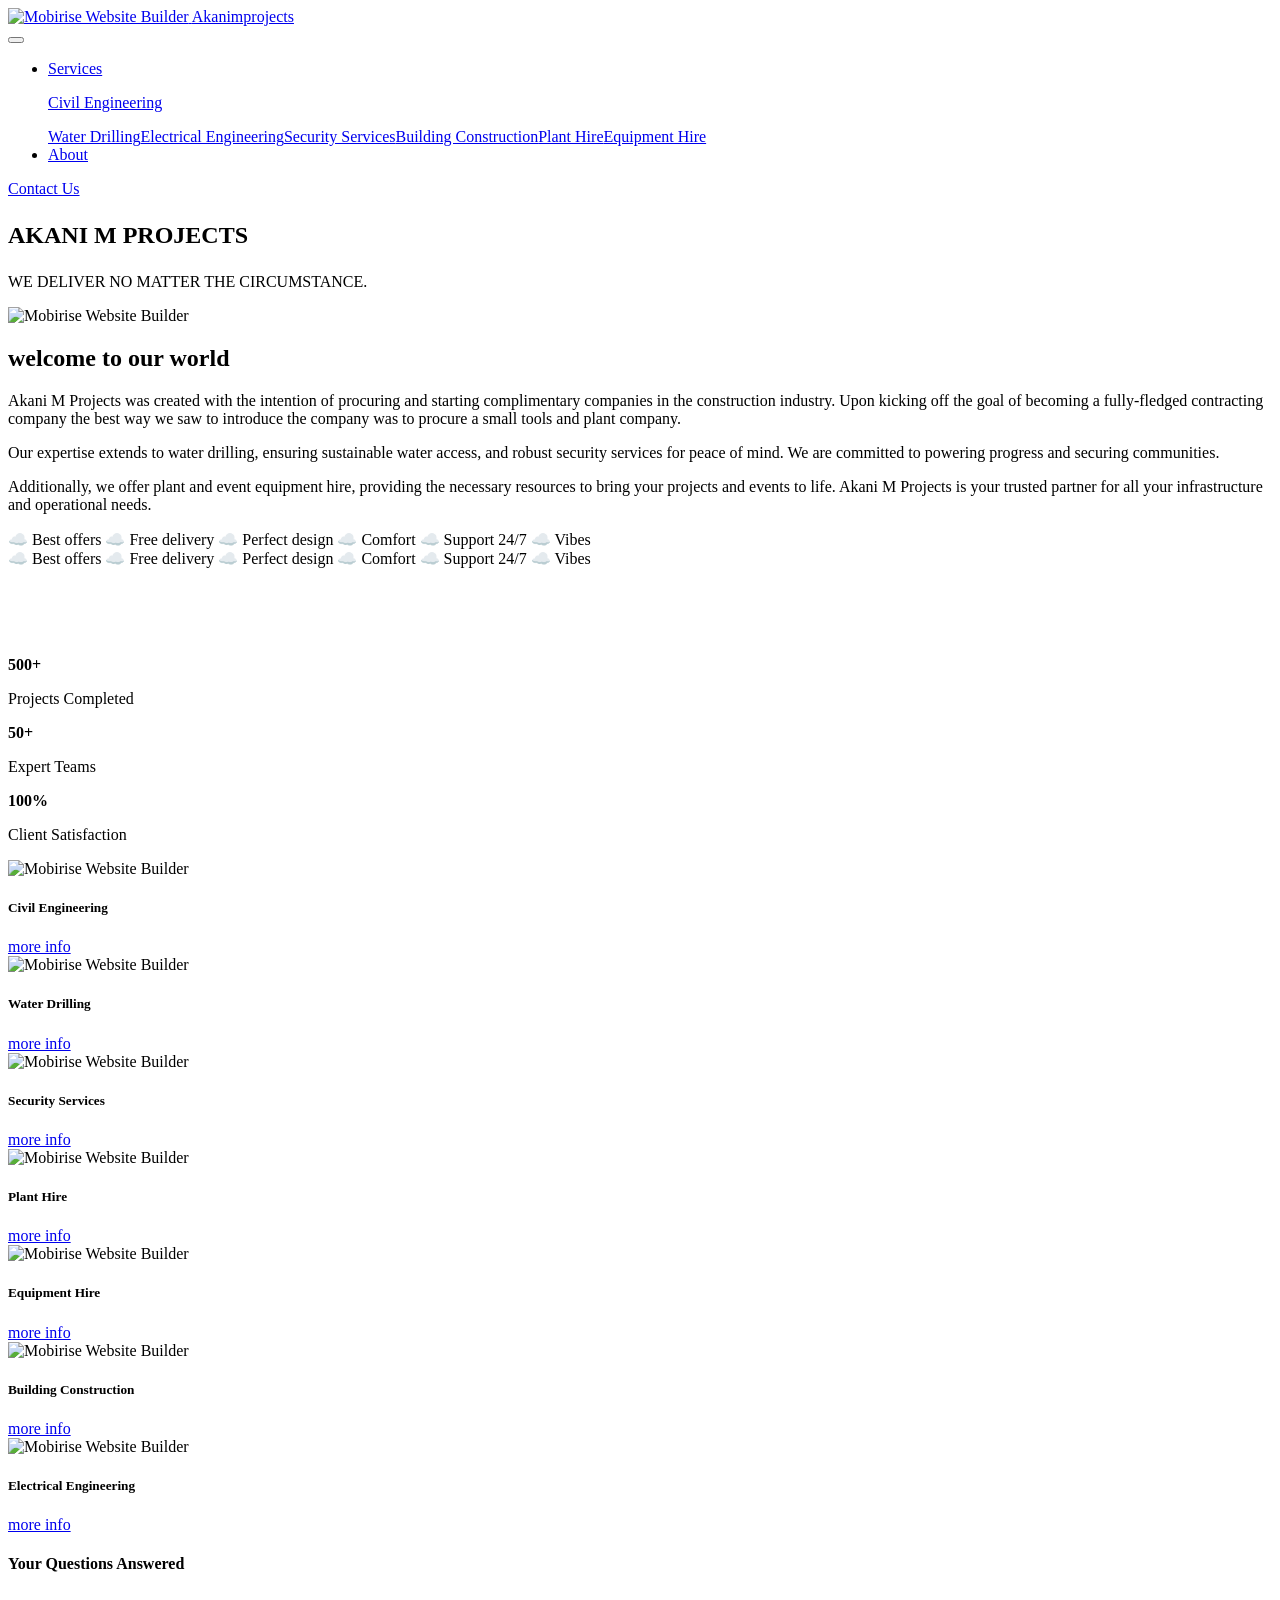
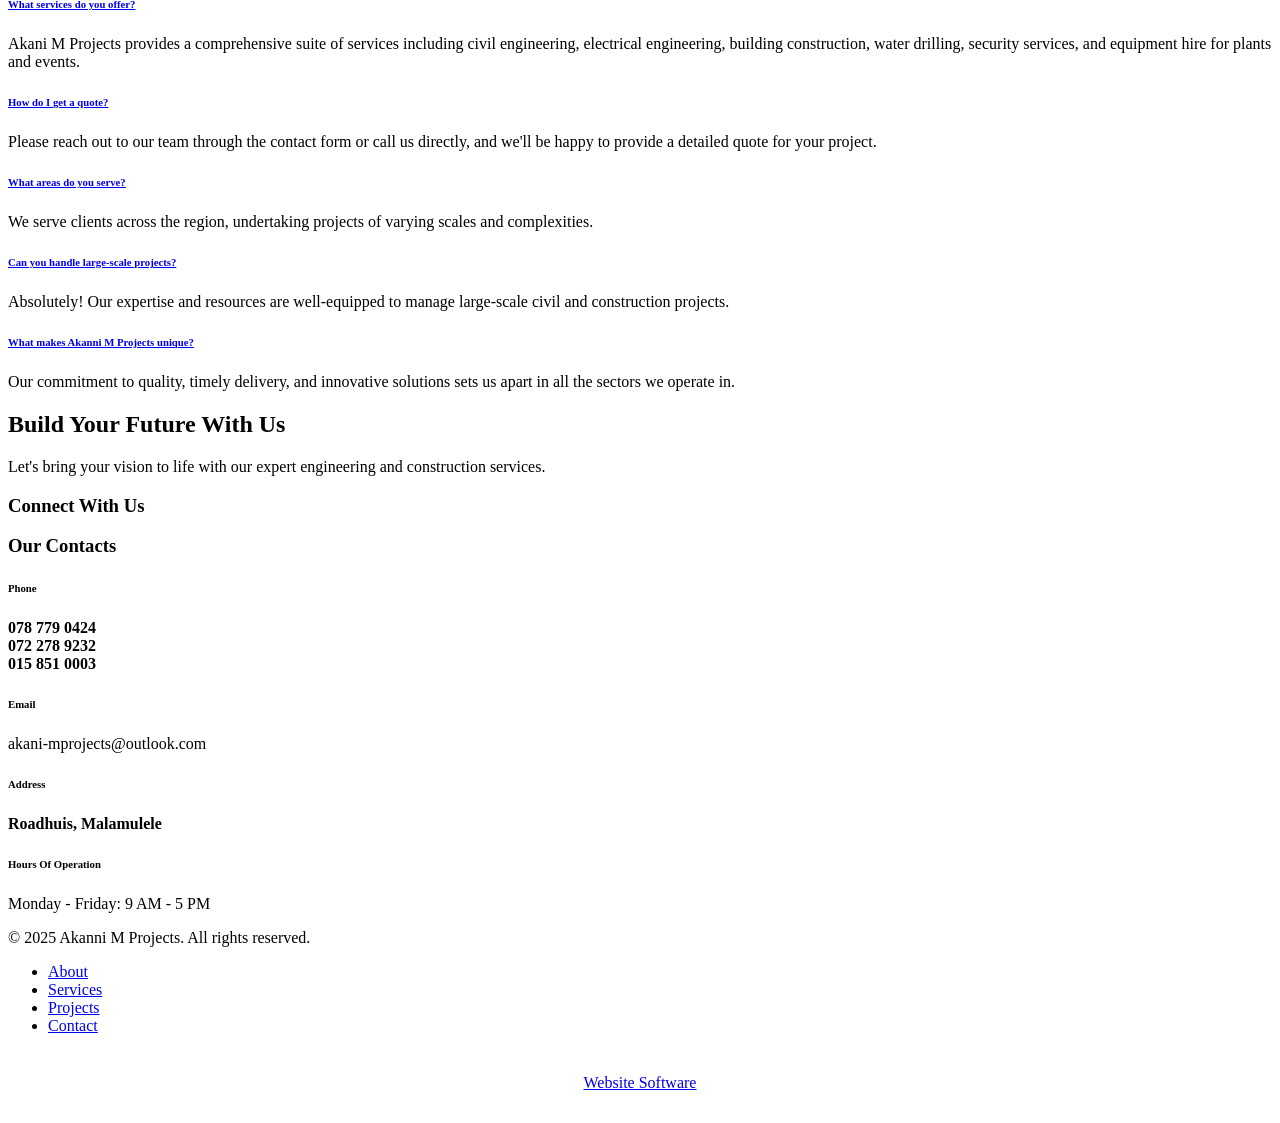
==== index.html @ 9621492f "Add files via upload" ====
<!DOCTYPE html>
<html  >
<head>
  <!-- Site made with Mobirise Website Builder v6.1.12, https://mobirise.com -->
  <meta charset="UTF-8">
  <meta http-equiv="X-UA-Compatible" content="IE=edge">
  <meta name="generator" content="Mobirise v6.1.12, mobirise.com">
  <meta name="viewport" content="width=device-width, initial-scale=1, minimum-scale=1">
  <link rel="shortcut icon" href="assets/images/img-20251111-wa0000-removebg-preview-192x192.png" type="image/x-icon">
  <meta name="description" content="Akani M Projects offers comprehensive civil and electrical engineering solutions. We specialize in building construction, water drilling, and security services. Additionally, access our plant and event equipment hire for your project needs.">
  
  
  <title>Akani M Projects: Engineering, Construction, Security, and Equipment Hire Services</title>
  <link rel="stylesheet" href="assets/web/assets/mobirise-icons2/mobirise2.css">
  <link rel="stylesheet" href="assets/bootstrap/css/bootstrap.min.css">
  <link rel="stylesheet" href="assets/parallax/jarallax.css">
  <link rel="stylesheet" href="assets/web/assets/gdpr-plugin/gdpr-styles.css">
  <link rel="stylesheet" href="assets/dropdown/css/style.css">
  <link rel="stylesheet" href="assets/socicon/css/styles.css">
  <link rel="stylesheet" href="assets/theme/css/style.css">
  <link rel="preload" href="https://fonts.googleapis.com/css2?family=Manrope:wght@400;700&display=swap&display=swap" as="style" onload="this.onload=null;this.rel='stylesheet'">
  <noscript><link rel="stylesheet" href="https://fonts.googleapis.com/css2?family=Manrope:wght@400;700&display=swap&display=swap"></noscript>
  <link rel="preload" href="https://fonts.googleapis.com/css2?family=Inter+Tight:wght@400;700&display=swap&display=swap" as="style" onload="this.onload=null;this.rel='stylesheet'">
  <noscript><link rel="stylesheet" href="https://fonts.googleapis.com/css2?family=Inter+Tight:wght@400;700&display=swap&display=swap"></noscript>
  <link rel="preload" as="style" href="assets/mobirise/css/mbr-additional.css?v=YMaDi7"><link rel="stylesheet" href="assets/mobirise/css/mbr-additional.css?v=YMaDi7" type="text/css">

  
  
  
</head>
<body>
  
  <section data-bs-version="5.1" class="menu menu2 cid-v60EbUnfB9" once="menu" id="menu-5-v60EbUnfB9">
	

	<nav class="navbar navbar-dropdown navbar-fixed-top navbar-expand-lg">
		<div class="container">
			<div class="navbar-brand">
				<span class="navbar-logo">
					<a href="https://mobiri.se">
						<img src="assets/images/img-20251111-wa0000-removebg-preview-192x192.png" alt="Mobirise Website Builder" style="height: 4.3rem;">
					</a>
				</span>
				<span class="navbar-caption-wrap"><a class="navbar-caption text-black text-primary display-4" href="index.html">Akanimprojects</a></span>
			</div>
			<button class="navbar-toggler" type="button" data-toggle="collapse" data-bs-toggle="collapse" data-target="#navbarSupportedContent" data-bs-target="#navbarSupportedContent" aria-controls="navbarNavAltMarkup" aria-expanded="false" aria-label="Toggle navigation">
				<div class="hamburger">
					<span></span>
					<span></span>
					<span></span>
					<span></span>
				</div>
			</button>
			<div class="collapse navbar-collapse" id="navbarSupportedContent">
				<ul class="navbar-nav nav-dropdown" data-app-modern-menu="true"><li class="nav-item dropdown">
						<a class="nav-link link text-black dropdown-toggle display-4" href="https://mobiri.se" data-toggle="dropdown-submenu" data-bs-toggle="dropdown" data-bs-auto-close="outside" aria-expanded="false">Services</a><div class="dropdown-menu" aria-labelledby="dropdown-304"><a class="text-black dropdown-item text-primary display-4" href="page1.html#news07-7"><p>Civil Engineering</p></a><a class="text-black show dropdown-item text-primary display-4" href="page1.html#gallery5-u">Water Drilling</a><a class="text-black show dropdown-item text-primary display-4" href="page1.html#header01-l">Electrical Engineering</a><a class="text-black show dropdown-item text-primary display-4" href="page1.html#article05-q">Security Services</a><a class="text-black show dropdown-item text-primary display-4" href="page1.html#news07-9">Building Construction</a><a class="text-black show dropdown-item text-primary display-4" href="page1.html#gallery3-s">Plant Hire</a><a class="text-black show dropdown-item text-primary display-4" href="page1.html#gallery3-i">Equipment Hire</a></div>
					</li>
					<li class="nav-item">
						<a class="nav-link link text-black text-primary display-4" href="page2.html" aria-expanded="false">About</a>
					</li></ul>
				<div class="icons-menu">
					<a class="iconfont-wrapper" href="tel:0722789232">
						<span class="p-2 mbr-iconfont mobi-mbri-phone mobi-mbri"></span>
					</a>
					<a class="iconfont-wrapper" href="https://wa.me/0722789232">
						<span class="p-2 mbr-iconfont socicon-whatsapp socicon" style="color: rgb(19, 249, 38); fill: rgb(19, 249, 38);"></span>
					</a>
					<a class="iconfont-wrapper" href="mailto:akani-mprojects@outlook.com?subject=online%20enquiry">
						<span class="p-2 mbr-iconfont socicon-mail socicon" style="color: rgb(0, 0, 0); fill: rgb(0, 0, 0);"></span>
					</a>
					
				</div>
				<div class="navbar-buttons mbr-section-btn"><a class="btn btn-primary display-4" href="index.html#contacts-1-v60EbUHkFx">Contact Us</a></div>
			</div>
		</div>
	</nav>
</section>

<section data-bs-version="5.1" class="header18 cid-v60EbUnZsa mbr-fullscreen mbr-parallax-background" id="hero-15-v60EbUnZsa">
  

  <div class="mbr-overlay" style="opacity: 0.9; background-color: rgb(0, 0, 0);"></div>
  <div class="container-fluid">
    <div class="row">
      <div class="content-wrap col-12 col-md-12">
        <h1 class="mbr-section-title mbr-fonts-style mbr-white mb-4 display-1"><p><strong>AKANI M PROJECTS</strong></p></h1>
        
        <p class="mbr-fonts-style mbr-text mbr-white mb-4 display-7">WE DELIVER NO MATTER THE CIRCUMSTANCE.</p>
        
      </div>
    </div>
  </div>
</section>

<section data-bs-version="5.1" class="article05 cid-v60EbUnGWd" id="about-us-5-v60EbUnGWd">
  

  
  

  <div class="container">
    <div class="row justify-content-center align-items-center">
      <div class="col-12">
        <div class="card-wrapper">
          <div class="row">
            <div class="col-12 col-md-12 col-lg-5 image-wrapper">
              <img class="w-100" src="assets/images/mbr-893x595.jpg" alt="Mobirise Website Builder">
            </div>
            <div class="col-12 col-lg col-md-12">
              <div class="text-wrapper align-left">
                <h1 class="mbr-section-title mbr-fonts-style mb-4 display-1"><strong>welcome to our world</strong></h1>
                <p class="mbr-text mbr-fonts-style mb-3 display-7">Akani M Projects was created with the intention of procuring and starting complimentary companies in the construction industry. Upon&nbsp;kicking off the goal of becoming a fully-fledged contracting company the best way we saw to introduce the company was to procure a small tools and plant company.</p>
                <p class="mbr-text mbr-fonts-style mb-3 display-7">Our expertise extends to water drilling, ensuring sustainable water access, and robust security services for peace of mind. We are committed to powering progress and securing communities.</p>
                <p class="mbr-text mbr-fonts-style display-7">Additionally, we offer plant and event equipment hire, providing the necessary resources to bring your projects and events to life. Akani M Projects is your trusted partner for all your infrastructure and operational needs.</p>
                
              </div>
            </div>
          </div>
        </div>
      </div>
    </div>
  </div>
</section>

<section data-bs-version="5.1" class="gallery10 cid-v60EbUnAVJ" id="features-61-v60EbUnAVJ">
  


  <div class="container-fluid">

      <div class="loop-container">
        <div class="item display-1" data-linewords="Civil Engineering | Electrical Engineering | Building Construction | Water Drilling | Security Services | Equipment Hire | Plant Hire" data-direction="-1" data-speed="0.03">☁️ Best offers ☁️ Free delivery ☁️ Perfect design ☁️ Comfort ☁️ Support 24/7 ☁️ Vibes</div>

        <div class="item display-1" data-linewords="Civil Engineering | Electrical Engineering | Building Construction | Water Drilling | Security Services | Equipment Hire | Plant Hire" data-direction="-1" data-speed="0.03">☁️ Best offers ☁️ Free delivery ☁️ Perfect design ☁️ Comfort ☁️ Support 24/7 ☁️ Vibes</div>
      </div>
    
  </div>
</section>

<section data-bs-version="5.1" class="image02 cid-v60EbUGkz8 mbr-fullscreen mbr-parallax-background" id="image-13-v60EbUGkz8">
    
    
    <div class="container">
        <div class="row"></div>
    </div>
</section>

<section data-bs-version="5.1" class="gallery07 cid-v60EbUGxjb" id="gallery-14-v60EbUGxjb">
  
  
  <div class="container-fluid gallery-wrapper">
    <div class="row justify-content-center">
      <div class="col-12 content-head">
        
      </div>
    </div>
    <div class="grid-container">
      <div class="grid-container-3 moving-left" style="transform: translate3d(-200px, 0px, 0px);">
        <div class="grid-item">
          <img src="assets/images/photo-1591588582259-e675bd2e6088.jpeg" alt="Mobirise Website Builder">
        </div>
        <div class="grid-item">
          <img src="assets/images/photo-1587582423116-ec07293f0395.jpeg" alt="Mobirise Website Builder">
        </div>
        <div class="grid-item">
          <img src="assets/images/photo-1504307651254-35680f356dfd.jpeg" alt="Mobirise Website Builder">
        </div>
        <div class="grid-item">
          <img src="assets/images/photo-1542621334-a254cf47733d.jpeg" alt="Mobirise Website Builder">
        </div>
      </div>
    </div>
  </div>
</section>

<section data-bs-version="5.1" class="features10 cid-v60EbUG5Ck" id="metrics-2-v60EbUG5Ck">
  

  
  
  <div class="container">
    
    <div class="row justify-content-center">
      <div class="item features-without-image col-12 col-md-6 col-lg-4">
        <div class="item-wrapper">
          <div class="card-box align-left">
            
            <p class="card-title mbr-fonts-style mb-3 display-1"><strong>500+</strong>
            </p>
            <p class="card-text mbr-fonts-style mb-3 display-7">Projects Completed</p>
            
          </div>
        </div>
      </div>
      <div class="item features-without-image col-12 col-md-6 col-lg-4">
        <div class="item-wrapper">
          <div class="card-box align-left">
            
            <p class="card-title mbr-fonts-style mb-3 display-1">
              <strong>50+</strong>
            </p>
            <p class="card-text mbr-fonts-style mb-3 display-7">Expert Teams</p>
            
          </div>
        </div>
      </div>
      <div class="item features-without-image col-12 col-md-6 col-lg-4">
        <div class="item-wrapper">
          <div class="card-box align-left">
            
            <p class="card-title mbr-fonts-style mb-3 display-1">
              <strong>100%</strong>
            </p>
            <p class="card-text mbr-fonts-style mb-3 display-7">Client Satisfaction</p>
            
          </div>
        </div>
      </div>
    </div>
  </div>
</section>

<section data-bs-version="5.1" class="features03 cid-v60EbUHo0a" id="news-1-v60EbUHo0a">
  
  
  <div class="container-fluid">
    <div class="row justify-content-center mb-5">
      <div class="col-12 content-head">
        
      </div>
    </div>
    <div class="row">
      <div class="item features-image col-12 col-md-6 col-lg-3 active">
        <div class="item-wrapper">
          <div class="item-img mb-3">
            <img src="assets/images/mbr-510x331.jpg" alt="Mobirise Website Builder" title="" data-slide-to="0" data-bs-slide-to="0">
          </div>
          <div class="item-content align-left">
            <h5 class="item-title mbr-fonts-style mt-0 mb-2 display-5"><strong>Civil Engineering</strong></h5>
            
            
            <div class="mbr-section-btn item-footer"><a href="page1.html#news07-7" class="btn item-btn btn-primary display-7">more info</a></div>
          </div>
        </div>
      </div>
      <div class="item features-image col-12 col-md-6 col-lg-3">
        <div class="item-wrapper">
          <div class="item-img mb-3">
            <img src="assets/images/hub-83-500x500.png" alt="Mobirise Website Builder" title="" data-slide-to="1" data-bs-slide-to="1">
          </div>
          <div class="item-content align-left">
            <h5 class="item-title mbr-fonts-style mb-2 mt-0 display-5">
              <strong>Water Drilling</strong></h5>
            
            
            <div class="mbr-section-btn item-footer"><a href="page1.html#gallery5-u" class="btn item-btn btn-primary display-7">more info</a></div>
          </div>
        </div>
      </div>
      <div class="item features-image col-12 col-md-6 col-lg-3">
        <div class="item-wrapper">
          <div class="item-img mb-3">
            <img src="assets/images/1766330757477-510x425.jpg" alt="Mobirise Website Builder" title="" data-slide-to="2" data-bs-slide-to="2">
          </div>
          <div class="item-content align-left">
            <h5 class="item-title mbr-fonts-style mb-2 mt-0 display-5"><strong>Security Services</strong></h5>
            
            
            <div class="mbr-section-btn item-footer"><a href="page1.html#article05-q" class="btn item-btn btn-primary display-7">more info</a></div>
          </div>
        </div>
      </div>
      <div class="item features-image col-12 col-md-6 col-lg-3">
        <div class="item-wrapper">
          <div class="item-img mb-3">
            <img src="assets/images/1436335589-96-mykatrade-plant-hire-400x300.png" alt="Mobirise Website Builder" title="" data-slide-to="3" data-bs-slide-to="3">
          </div>
          <div class="item-content align-left">
            <h5 class="item-title mbr-fonts-style mb-2 mt-0 display-5">
              <strong>Plant Hire&nbsp;</strong></h5>
            
            
            <div class="mbr-section-btn item-footer"><a href="page1.html#gallery3-s" class="btn item-btn btn-primary display-7">more info</a></div>
          </div>
        </div>
      </div><div class="item features-image col-12 col-md-6 col-lg-3">
        <div class="item-wrapper">
          <div class="item-img mb-3">
            <img src="assets/images/fbt-vha118.2sa-vha406a-horizon-combo-two-removebg-preview-491x508.png" alt="Mobirise Website Builder" title="" data-slide-to="4" data-bs-slide-to="4">
          </div>
          <div class="item-content align-left">
            <h5 class="item-title mbr-fonts-style mb-2 mt-0 display-5"><strong>Equipment Hire&nbsp;</strong></h5>
            
            
            <div class="mbr-section-btn item-footer"><a href="page1.html#gallery3-i" class="btn item-btn btn-primary display-7">more info</a></div>
          </div>
        </div>
      </div><div class="item features-image col-12 col-md-6 col-lg-3">
        <div class="item-wrapper">
          <div class="item-img mb-3">
            <img src="assets/images/mbr-510x342.jpg" alt="Mobirise Website Builder" title="" data-slide-to="5" data-bs-slide-to="6">
          </div>
          <div class="item-content align-left">
            <h5 class="item-title mbr-fonts-style mb-2 mt-0 display-5"><strong>Building Construction&nbsp;</strong></h5>
            
            
            <div class="mbr-section-btn item-footer"><a href="page1.html" class="btn item-btn btn-primary display-7">more info</a></div>
          </div>
        </div>
      </div><div class="item features-image col-12 col-md-6 col-lg-3">
        <div class="item-wrapper">
          <div class="item-img mb-3">
            <img src="assets/images/mbr-510x340.jpg" alt="Mobirise Website Builder" title="" data-slide-to="6" data-bs-slide-to="7">
          </div>
          <div class="item-content align-left">
            <h5 class="item-title mbr-fonts-style mb-2 mt-0 display-5"><strong>Electrical Engineering&nbsp;</strong></h5>
            
            
            <div class="mbr-section-btn item-footer"><a href="page1.html#header01-l" class="btn item-btn btn-primary display-7">more info</a></div>
          </div>
        </div>
      </div>
    </div>
  </div>
</section>

<section data-bs-version="5.1" class="list1 cid-v60EbUHIPs" id="faq-1-v60EbUHIPs">
    
    
    <div class="container">
        <div class="row justify-content-center">
            <div class="col-12 col-md-12 col-lg-10 m-auto">
                <div class="content">
                    <div class="row justify-content-center mb-5">
                        <div class="col-12 content-head">
                            <div class="mbr-section-head">
                                <h4 class="mbr-section-title mbr-fonts-style align-center mb-0 display-2">
                                    <strong>Your Questions Answered</strong>
                                </h4>
                                
                            </div>
                        </div>
                    </div>
                    <div id="bootstrap-accordion_12" class="panel-group accordionStyles accordion" role="tablist" aria-multiselectable="true">
                        <div class="card">
                            <div class="card-header" role="tab" id="headingOne">
                                <a role="button" class="panel-title collapsed" data-toggle="collapse" data-bs-toggle="collapse" data-core="" href="#collapse1_12" aria-expanded="false" aria-controls="collapse1">
                                    <h6 class="panel-title-edit mbr-semibold mbr-fonts-style mb-0 display-5">What services do you offer?</h6>
                                    <span class="sign mbr-iconfont mobi-mbri-arrow-down"></span>
                                </a>
                            </div>
                            <div id="collapse1_12" class="panel-collapse noScroll collapse" role="tabpanel" aria-labelledby="headingOne" data-parent="#accordion" data-bs-parent="#bootstrap-accordion_12">
                                <div class="panel-body">
                                    <p class="mbr-fonts-style panel-text display-7">Akani M Projects provides a comprehensive suite of services including civil engineering, electrical engineering, building construction, water drilling, security services, and equipment hire for plants and events.</p>
                                </div>
                            </div>
                        </div>
                        <div class="card">
                            <div class="card-header" role="tab" id="headingOne">
                                <a role="button" class="panel-title collapsed" data-toggle="collapse" data-bs-toggle="collapse" data-core="" href="#collapse2_12" aria-expanded="false" aria-controls="collapse2">
                                    <h6 class="panel-title-edit mbr-semibold mbr-fonts-style mb-0 display-5">How do I get a quote?</h6>
                                    <span class="sign mbr-iconfont mobi-mbri-arrow-down"></span>
                                </a>
                            </div>
                            <div id="collapse2_12" class="panel-collapse noScroll collapse" role="tabpanel" aria-labelledby="headingOne" data-parent="#accordion" data-bs-parent="#bootstrap-accordion_12">
                                <div class="panel-body">
                                    <p class="mbr-fonts-style panel-text display-7">Please reach out to our team through the contact form or call us directly, and we'll be happy to provide a detailed quote for your project.</p>
                                </div>
                            </div>
                        </div>
                        <div class="card">
                            <div class="card-header" role="tab" id="headingOne">
                                <a role="button" class="panel-title collapsed" data-toggle="collapse" data-bs-toggle="collapse" data-core="" href="#collapse3_12" aria-expanded="false" aria-controls="collapse3">
                                    <h6 class="panel-title-edit mbr-semibold mbr-fonts-style mb-0 display-5">What areas do you serve?</h6>
                                    <span class="sign mbr-iconfont mobi-mbri-arrow-down"></span>
                                </a>
                            </div>
                            <div id="collapse3_12" class="panel-collapse noScroll collapse" role="tabpanel" aria-labelledby="headingOne" data-parent="#accordion" data-bs-parent="#bootstrap-accordion_12">
                                <div class="panel-body">
                                    <p class="mbr-fonts-style panel-text display-7">We serve clients across the region, undertaking projects of varying scales and complexities.</p>
                                </div>
                            </div>
                        </div>
                        <div class="card">
                            <div class="card-header" role="tab" id="headingOne">
                                <a role="button" class="panel-title collapsed" data-toggle="collapse" data-bs-toggle="collapse" data-core="" href="#collapse4_12" aria-expanded="false" aria-controls="collapse4">
                                    <h6 class="panel-title-edit mbr-semibold mbr-fonts-style mb-0 display-5">Can you handle large-scale projects?</h6>
                                    <span class="sign mbr-iconfont mobi-mbri-arrow-down"></span>
                                </a>
                            </div>
                            <div id="collapse4_12" class="panel-collapse noScroll collapse" role="tabpanel" aria-labelledby="headingOne" data-parent="#accordion" data-bs-parent="#bootstrap-accordion_12">
                                <div class="panel-body">
                                    <p class="mbr-fonts-style panel-text display-7">Absolutely! Our expertise and resources are well-equipped to manage large-scale civil and construction projects.</p>
                                </div>
                            </div>
                        </div>
                        <div class="card">
                            <div class="card-header" role="tab" id="headingOne">
                                <a role="button" class="panel-title collapsed" data-toggle="collapse" data-bs-toggle="collapse" data-core="" href="#collapse5_12" aria-expanded="false" aria-controls="collapse5">
                                    <h6 class="panel-title-edit mbr-semibold mbr-fonts-style mb-0 display-5">What makes Akanni M Projects unique?</h6>
                                    <span class="sign mbr-iconfont mobi-mbri-arrow-down"></span>
                                </a>
                            </div>
                            <div id="collapse5_12" class="panel-collapse noScroll collapse" role="tabpanel" aria-labelledby="headingOne" data-parent="#accordion" data-bs-parent="#bootstrap-accordion_12">
                                <div class="panel-body">
                                    <p class="mbr-fonts-style panel-text display-7">Our commitment to quality, timely delivery, and innovative solutions sets us apart in all the sectors we operate in.</p>
                                </div>
                            </div>
                        </div>
                        
                    </div>
                </div>
            </div>
        </div>
    </div>
</section>

<section data-bs-version="5.1" class="header14 cid-v60EbUHFwK" id="call-to-action-10-v60EbUHFwK">
    

    
    
    <div class="container">
        <div class="row justify-content-center">
            <div class="card col-12 col-md-12 col-lg-10">
                <div class="card-wrapper">
                    <div class="card-box align-center">
                        <h1 class="card-title mbr-fonts-style mb-4 display-1">
                            <strong>Build Your Future With Us</strong>
                        </h1>
                        <p class="mbr-text mbr-fonts-style mb-4 display-7">Let's bring your vision to life with our expert engineering and construction services.</p>
                        
                    </div>
                </div>
            </div>
        </div>
    </div>
</section>

<section data-bs-version="5.1" class="social05 cid-v60EbUHBk3" id="follow-us-2-v60EbUHBk3">
    

    

    <div class="container">
        <div class="row">
            <h3 class="mbr-section-title align-center mb-5 mbr-fonts-style display-2">
                <strong>Connect With Us</strong>
            </h3>
            <div class="col-12">
                <div class="social-row">
                    <div class="soc-item">
                        <a href="https://www.facebook.com/share/1DroEwfka2/" target="_blank">
                            <span class="mbr-iconfont socicon-facebook socicon"></span>
                        </a>
                    </div>
                    <div class="soc-item">
                        <a href="https://wa.me/0722789232">
                            <span class="mbr-iconfont socicon-whatsapp socicon" style="color: rgb(19, 249, 38); fill: rgb(19, 249, 38);"></span>
                        </a>
                    </div>
                    <div class="soc-item">
                        <a href="mailto:akani-mprojects@outlook.com?subject=online%20enquiry">
                            <span class="mbr-iconfont socicon-mail socicon"></span>
                        </a>
                    </div>
                    <div class="soc-item">
                        <a href="tel:0722789232">
                            <span class="mbr-iconfont mobi-mbri-phone mobi-mbri" style="color: rgb(0, 0, 0); fill: rgb(0, 0, 0);"></span>
                        </a>
                    </div>
                    <div class="soc-item">
                        <a href="tel:0722789232">
                            <span class="mbr-iconfont mobi-mbri-phone mobi-mbri" style="color: rgb(255, 166, 0); fill: rgb(255, 166, 0);"></span>
                        </a>
                    </div>
                </div>
            </div>
        </div>
    </div>
</section>

<section data-bs-version="5.1" class="contacts01 cid-v60EbUHkFx" id="contacts-1-v60EbUHkFx">
    

    
    
    <div class="container">
        <div class="row justify-content-center">
            <div class="col-12 content-head">
                <div class="mbr-section-head mb-5">
                    <h3 class="mbr-section-title mbr-fonts-style align-center mb-0 display-2">
                        <strong>Our Contacts</strong>
                    </h3>
                    
                </div>
            </div>
        </div>
        <div class="row">
            <div class="item features-without-image col-12 col-md-3 active">
                <div class="item-wrapper">
                    <div class="text-wrapper">
                        <h6 class="card-title mbr-fonts-style mb-3 display-5">
                            <strong>Phone</strong>
                        </h6>
                        <p class="mbr-text mbr-fonts-style display-7"><strong>078 779 0424<br>072 278 9232<br>015 851 0003</strong></p>
                    </div>
                </div>
            </div>
            <div class="item features-without-image col-12 col-md-3">
                <div class="item-wrapper">
                    <div class="text-wrapper">
                        <h6 class="card-title mbr-fonts-style mb-3 display-5">
                            <strong>Email</strong>
                        </h6>
                        <p class="mbr-text mbr-fonts-style display-7">akani-mprojects@outlook.com</p>
                    </div>
                </div>
            </div>
            <div class="item features-without-image col-12 col-md-3">
                <div class="item-wrapper">
                    <div class="text-wrapper">
                        <h6 class="card-title mbr-fonts-style mb-3 display-5">
                            <strong>Address</strong>
                        </h6>
                        <p class="mbr-text mbr-fonts-style display-7"><strong>Roadhuis, Malamulele</strong></p>
                    </div>
                </div>
            </div>
            <div class="item features-without-image col-12 col-md-3">
                <div class="item-wrapper">
                    <div class="text-wrapper">
                        <h6 class="card-title mbr-fonts-style mb-3 display-5">
                            <strong>Hours Of Operation</strong>
                        </h6>
                        <p class="mbr-text mbr-fonts-style display-7">Monday - Friday: 9 AM - 5 PM</p>
                    </div>
                </div>
            </div>
        </div>
    </div>
</section>

<section data-bs-version="5.1" class="footer2 cid-v60EbUHika" once="footers" id="footer02-2">
    

    
    

    <div class="container">
        <div class="row">
            <div class="col-12 col-lg-6 center mt-2 mb-3">
                <p class="mbr-fonts-style copyright mb-0 display-7">© 2025 Akanni M Projects. All rights reserved.</p>
            </div>
            <div class="col-12 col-lg-6 center">
                <div class="row-links mt-2 mb-3">
                    <ul class="row-links-soc">
                        
                        
                        
                        
                    <li class="row-links-soc-item mbr-fonts-style display-7">
                            <a href="page2.html" class="text-white text-primary">About</a>
                        </li><li class="row-links-soc-item mbr-fonts-style display-7">
                            <a href="page1.html" class="text-white text-primary">Services</a>
                        </li><li class="row-links-soc-item mbr-fonts-style display-7">
                            <a href="index.html#gallery-14-v60EbUGxjb" class="text-white text-primary">Projects</a>
                        </li><li class="row-links-soc-item mbr-fonts-style display-7">
                            <a href="index.html#follow-us-2-v60EbUHBk3" class="text-white text-primary">Contact</a>
                        </li></ul>
                </div>
            </div>
        </div>
    </div>
</section><section class="display-7" style="padding: 0;align-items: center;justify-content: center;flex-wrap: wrap;    align-content: center;display: flex;position: relative;height: 4rem;"><a href="https://mobiri.se/" style="flex: 1 1;height: 4rem;position: absolute;width: 100%;z-index: 1;"><img alt="" style="height: 4rem;" src="[data-uri]"></a><p style="margin: 0;text-align: center;" class="display-7">&#8204;</p><a style="z-index:1" href="https://mobirise.com"> Website Software</a></section><script src="assets/bootstrap/js/bootstrap.bundle.min.js"></script>  <script src="assets/parallax/jarallax.js"></script>  <script src="assets/smoothscroll/smooth-scroll.js"></script>  <script src="assets/ytplayer/index.js"></script>  <script src="assets/dropdown/js/navbar-dropdown.js"></script>  <script src="assets/scrollgallery/scroll-gallery.js"></script>  <script src="assets/mbr-switch-arrow/mbr-switch-arrow.js"></script>  <script src="assets/theme/js/script.js"></script>  
  
  
</body>
</html>
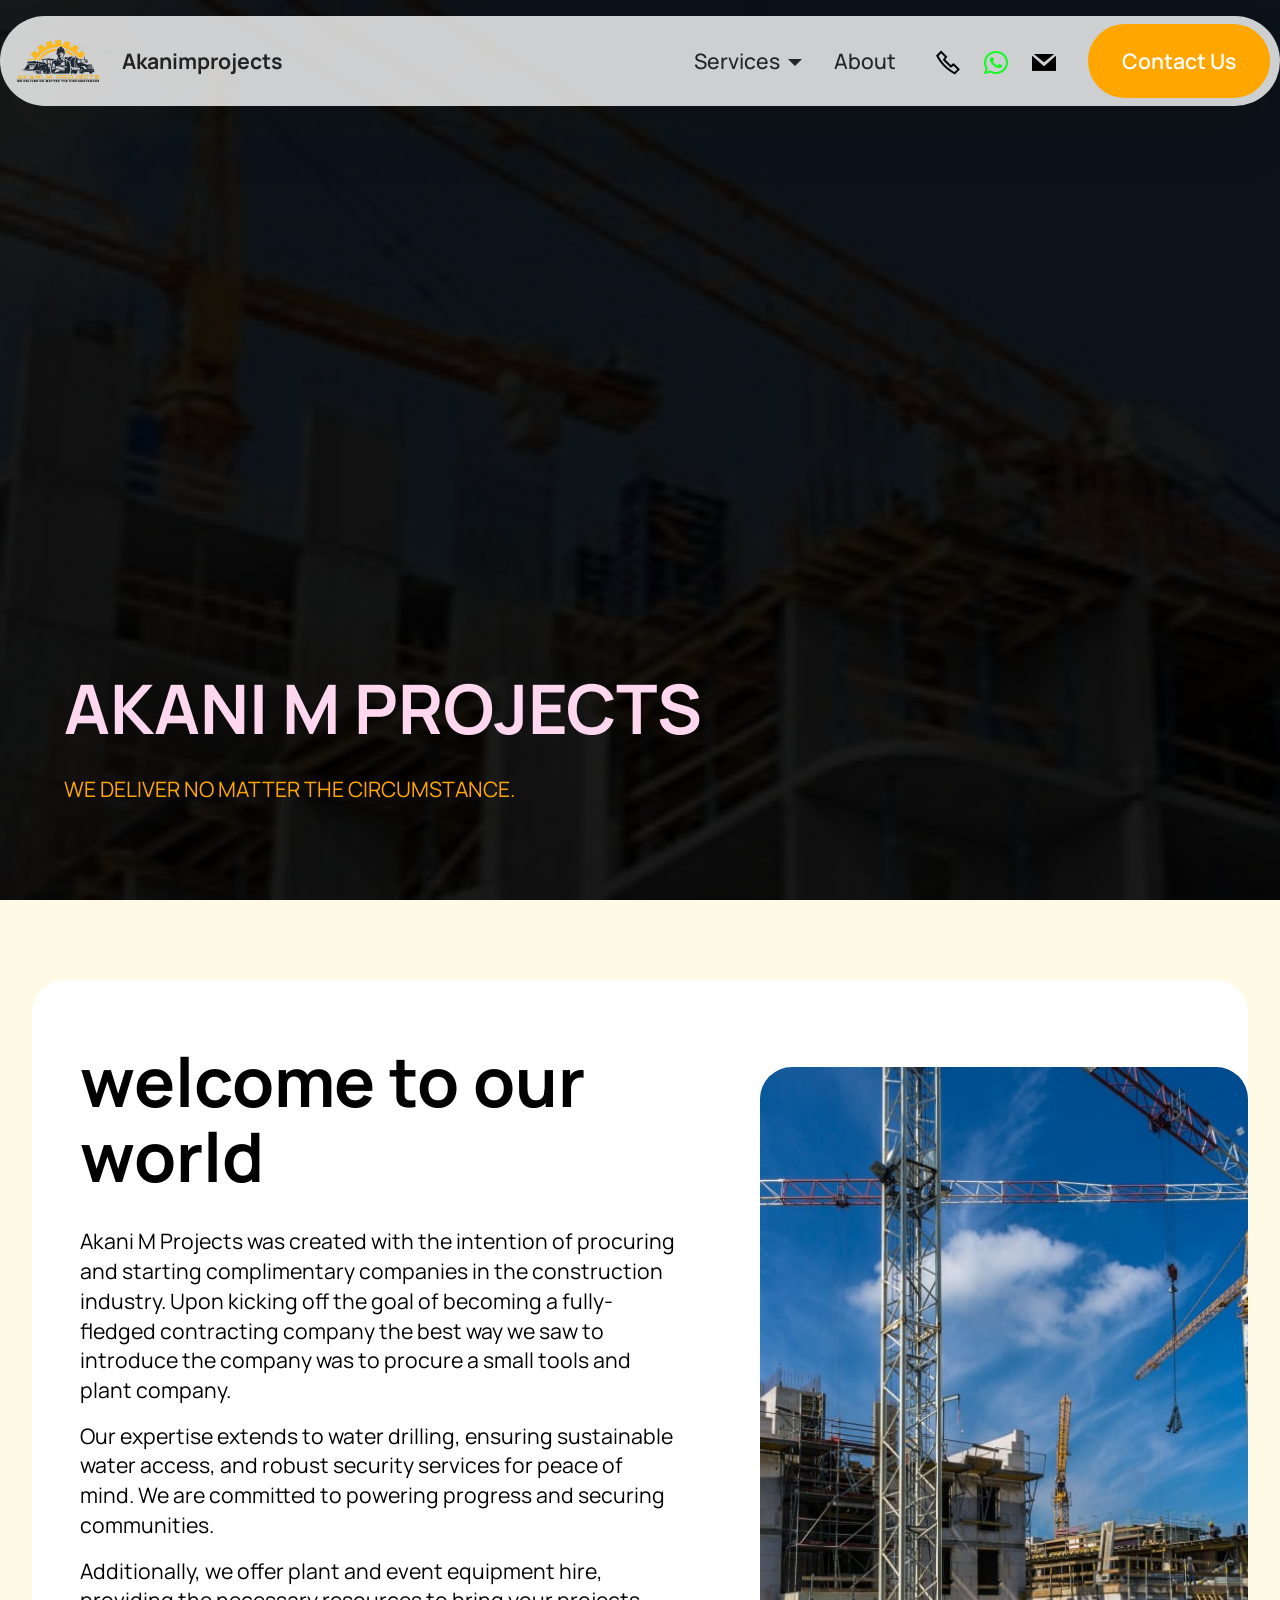
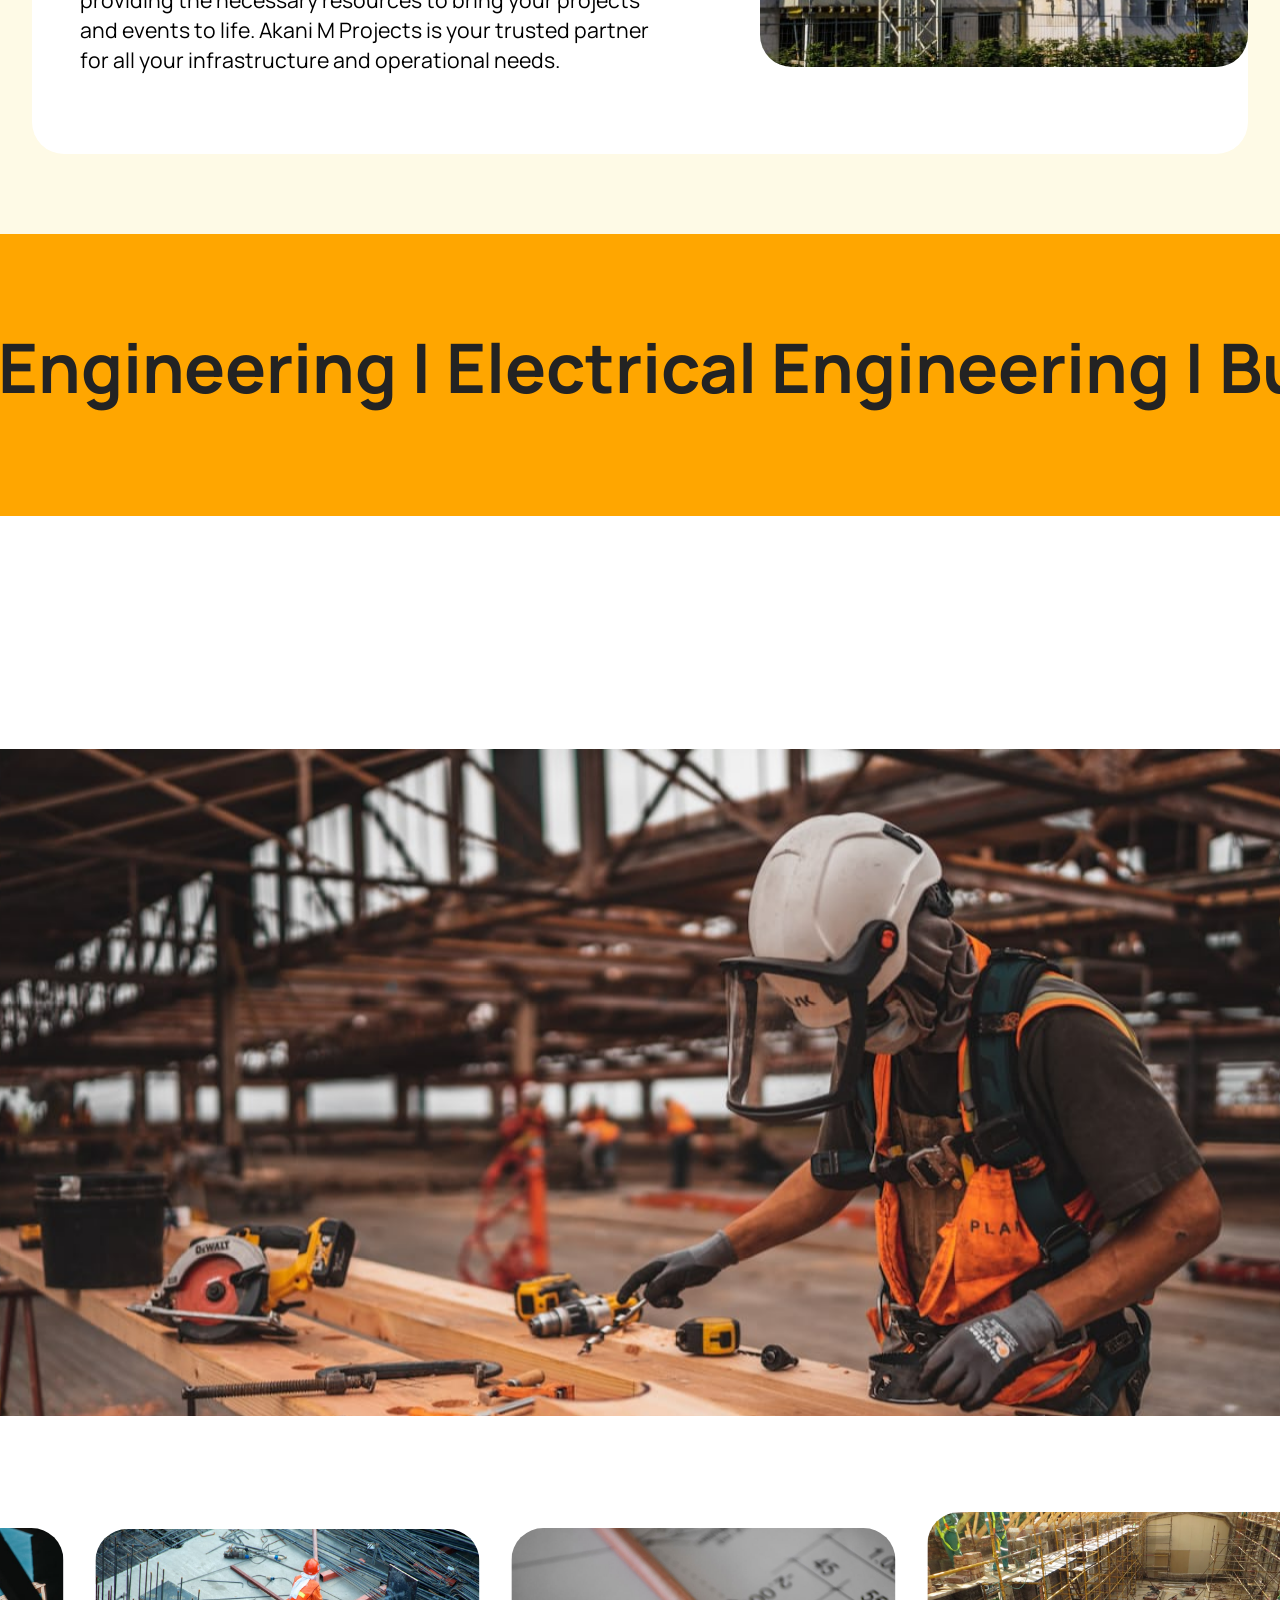
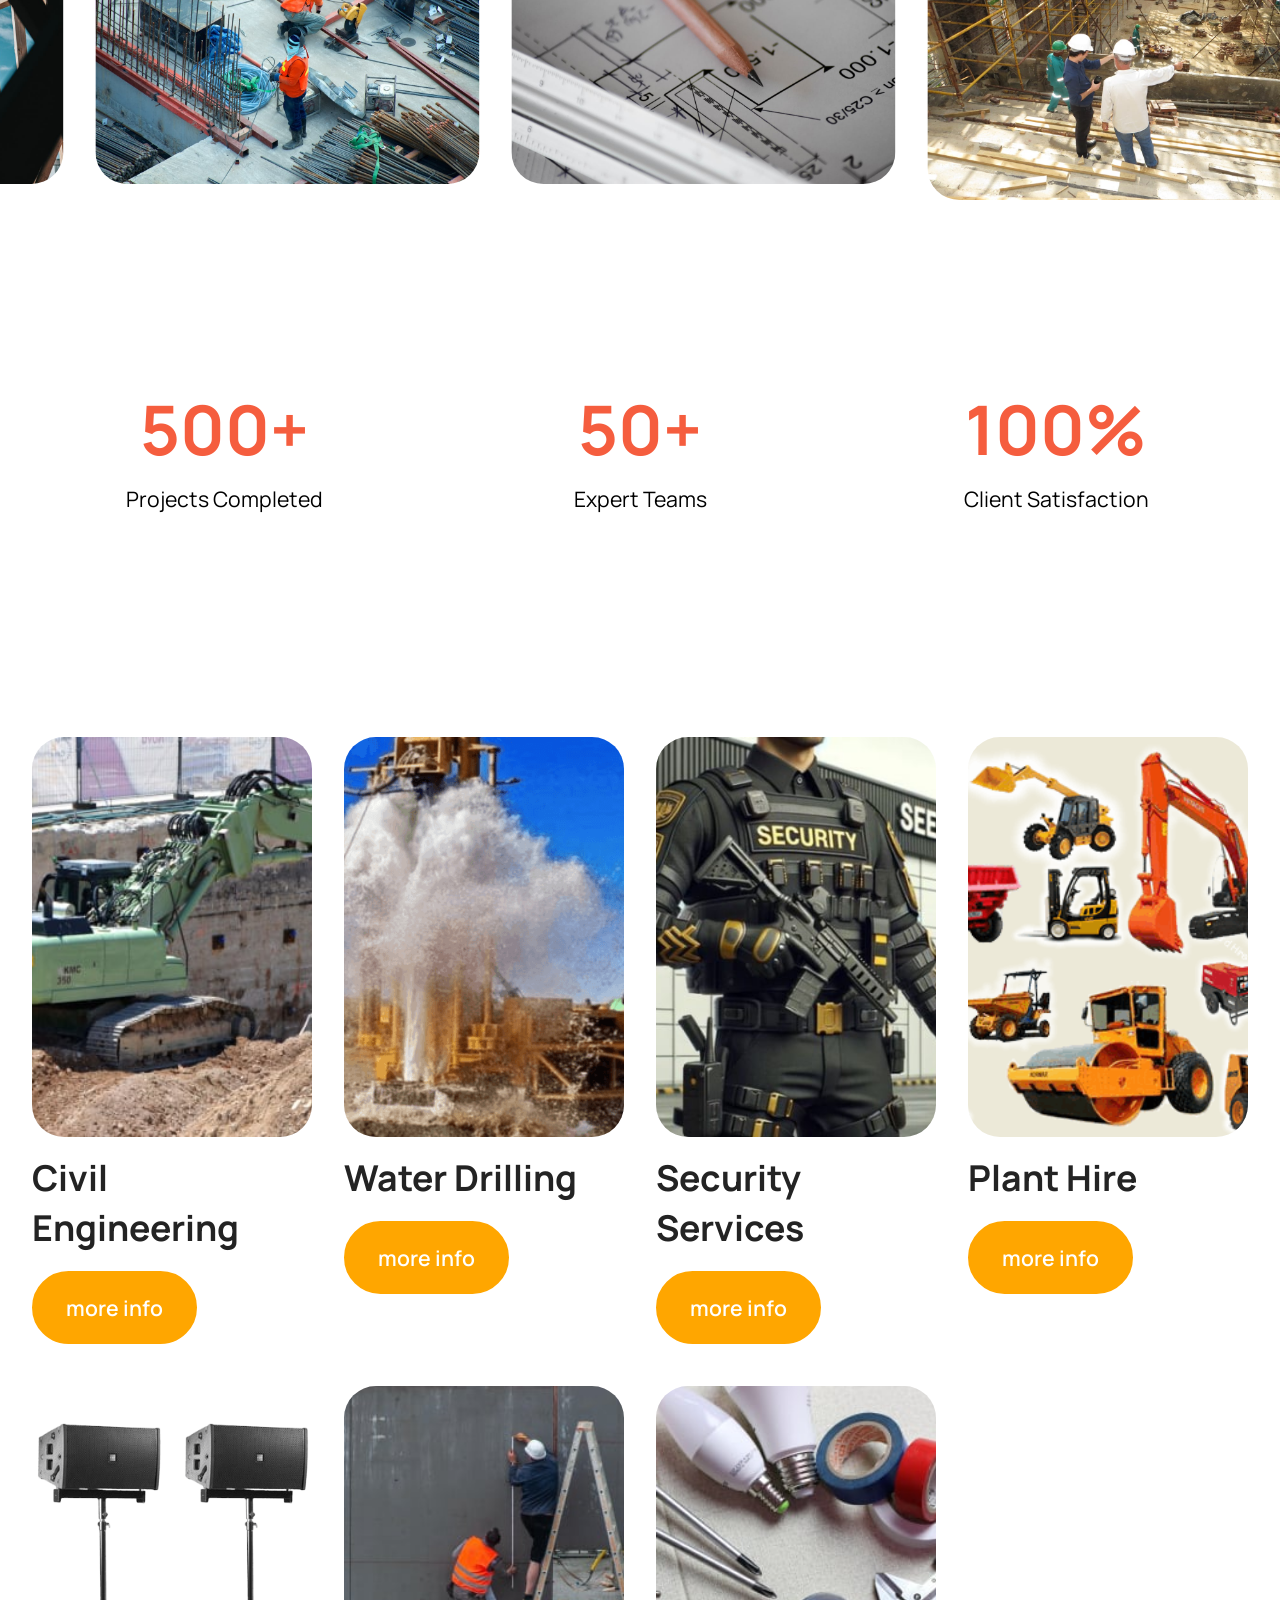
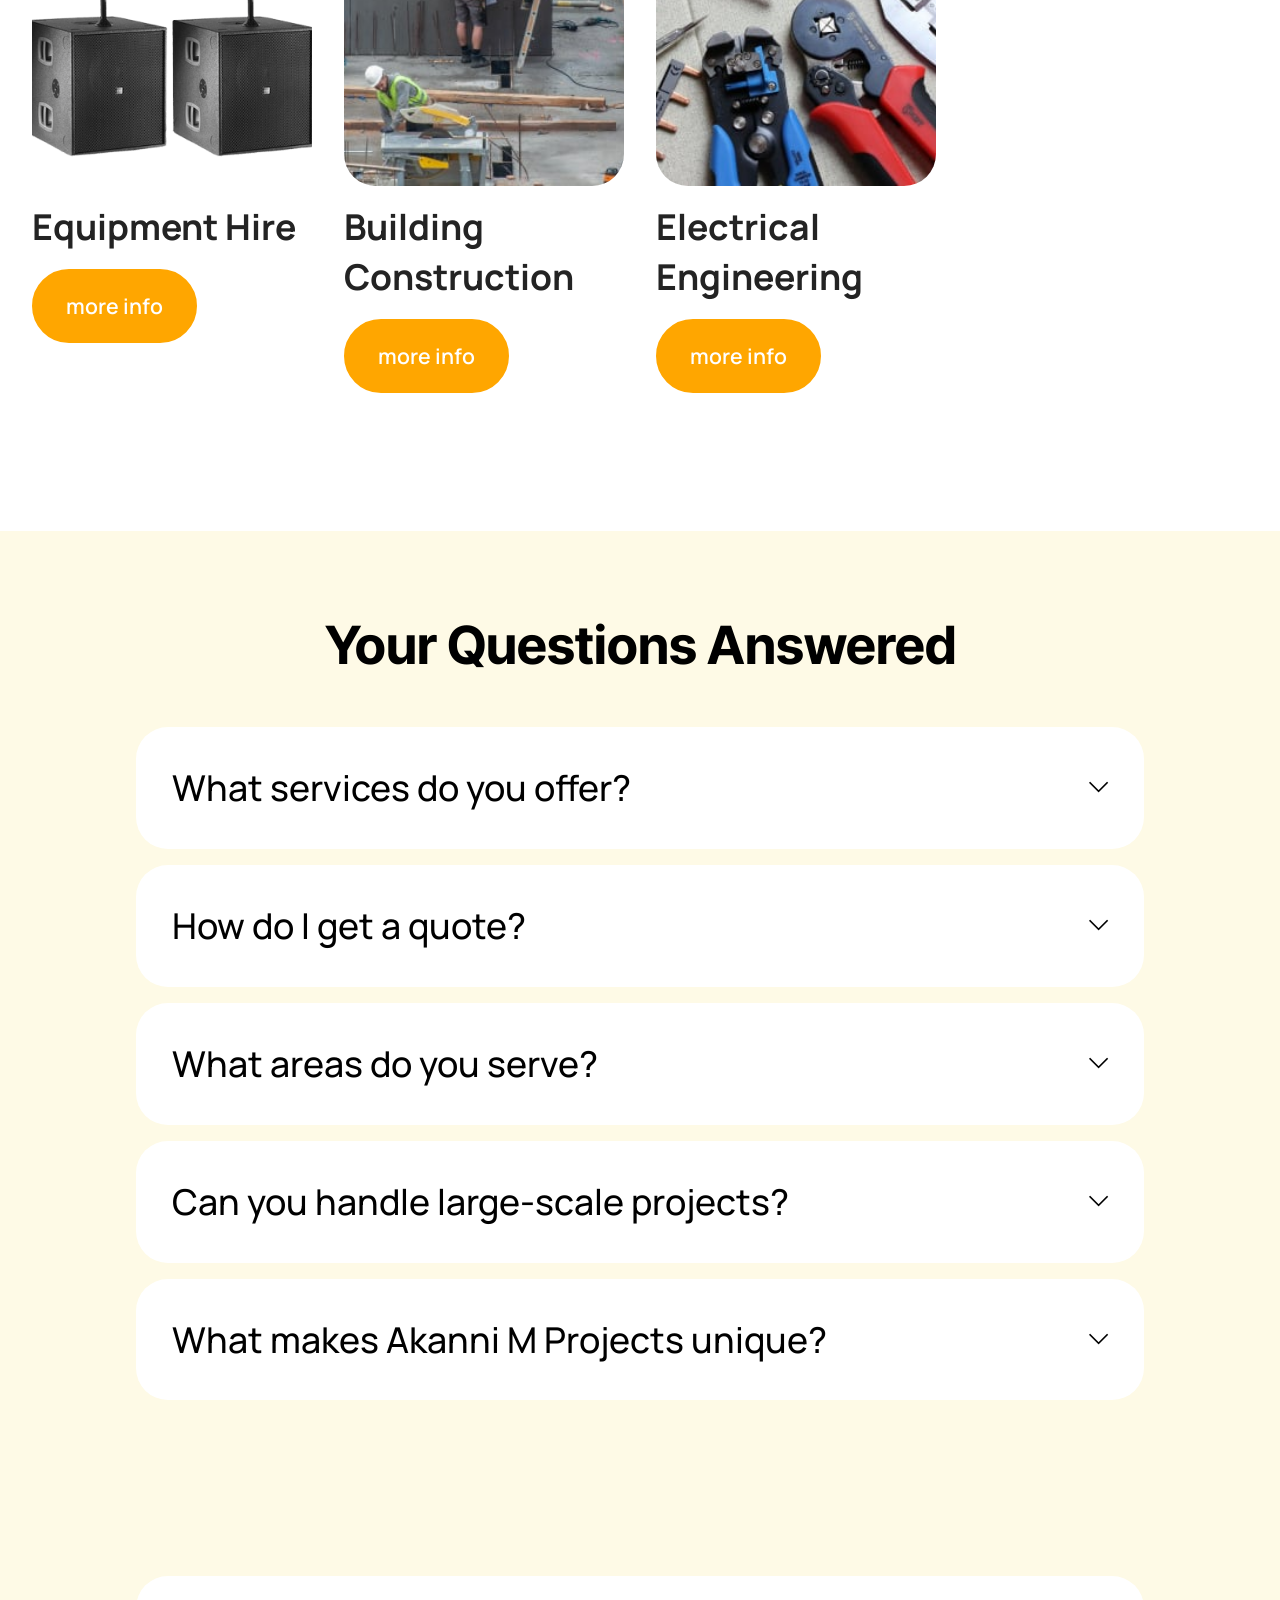
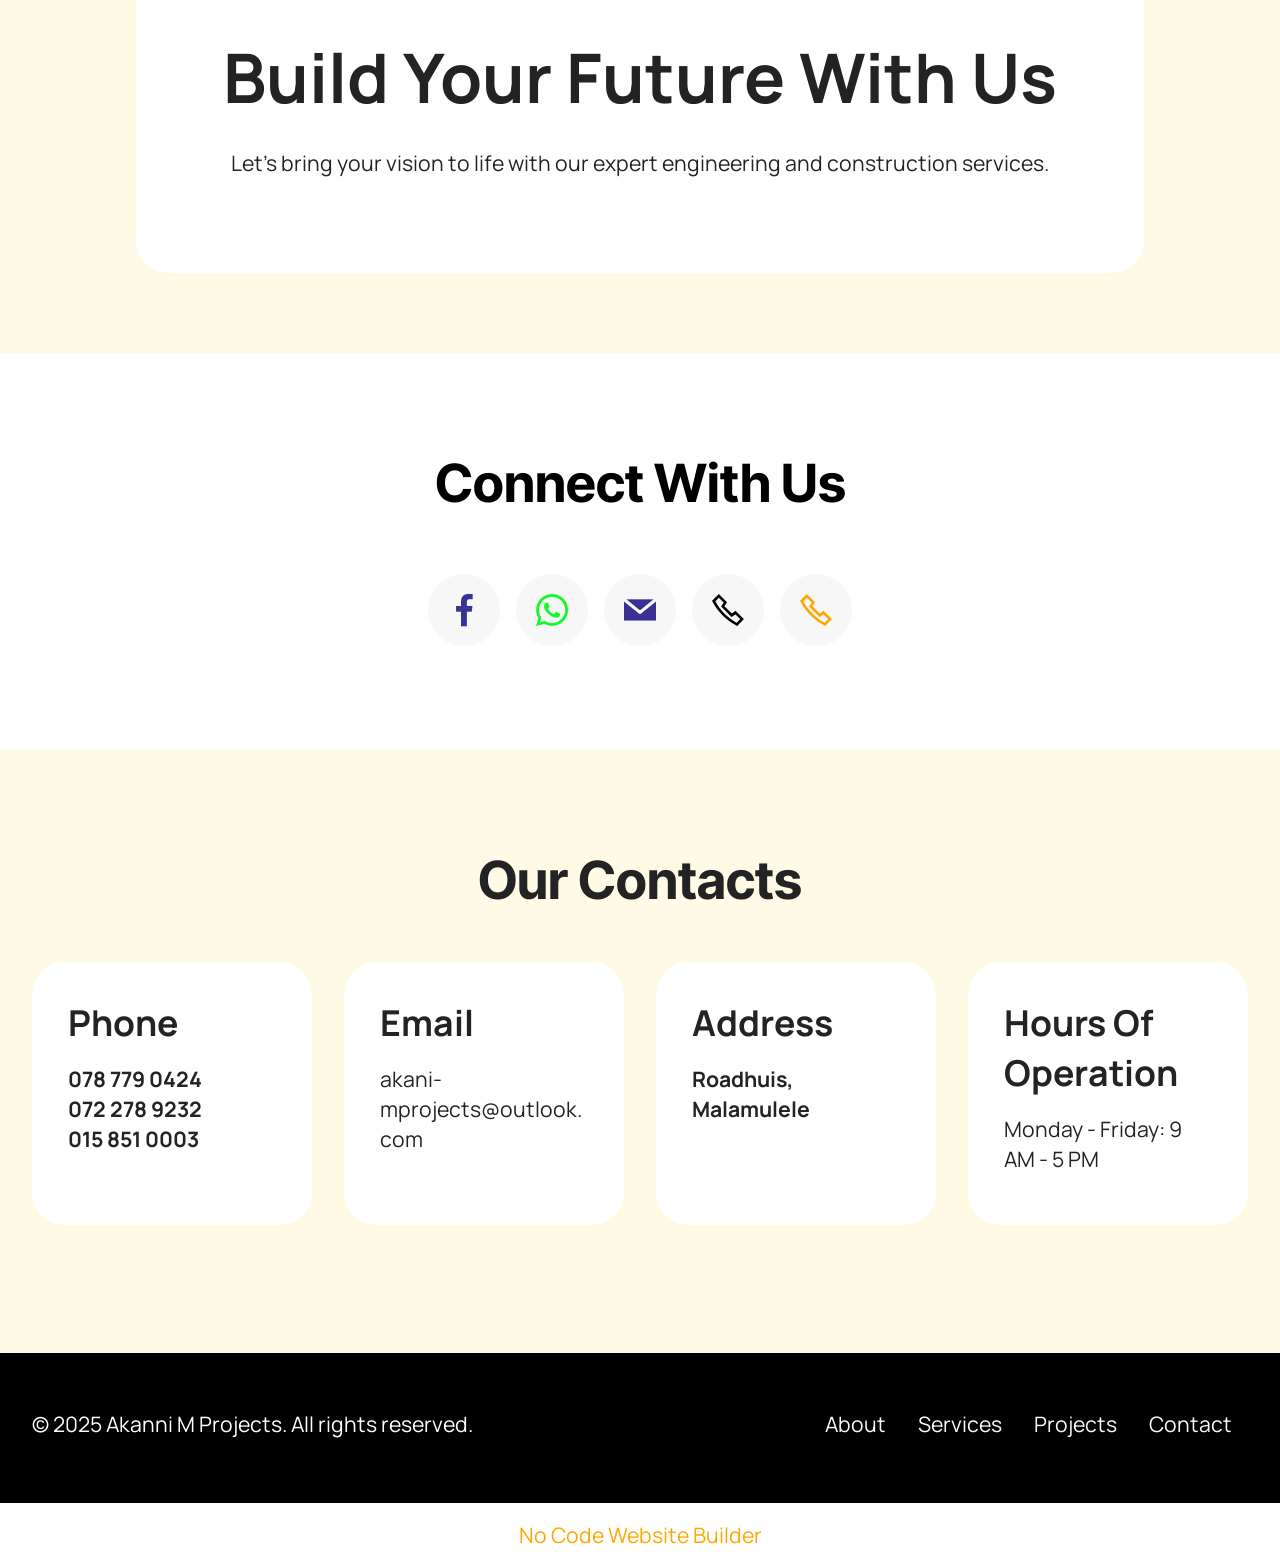
==== commit 95b5d551: "Add files via upload" ====
--- a/index.html
+++ b/index.html
@@ -20,9 +20,9 @@
   <link rel="stylesheet" href="assets/theme/css/style.css">
   <link rel="preload" href="https://fonts.googleapis.com/css2?family=Manrope:wght@400;700&display=swap&display=swap" as="style" onload="this.onload=null;this.rel='stylesheet'">
   <noscript><link rel="stylesheet" href="https://fonts.googleapis.com/css2?family=Manrope:wght@400;700&display=swap&display=swap"></noscript>
-  <link rel="preload" href="https://fonts.googleapis.com/css2?family=Inter+Tight:wght@400;700&display=swap&display=swap" as="style" onload="this.onload=null;this.rel='stylesheet'">
-  <noscript><link rel="stylesheet" href="https://fonts.googleapis.com/css2?family=Inter+Tight:wght@400;700&display=swap&display=swap"></noscript>
-  <link rel="preload" as="style" href="assets/mobirise/css/mbr-additional.css?v=YMaDi7"><link rel="stylesheet" href="assets/mobirise/css/mbr-additional.css?v=YMaDi7" type="text/css">
+  <link rel="preload" href="https://fonts.googleapis.com/css?family=Inter+Tight:100,200,300,400,500,600,700,800,900,100i,200i,300i,400i,500i,600i,700i,800i,900i&display=swap" as="style" onload="this.onload=null;this.rel='stylesheet'">
+  <noscript><link rel="stylesheet" href="https://fonts.googleapis.com/css?family=Inter+Tight:100,200,300,400,500,600,700,800,900,100i,200i,300i,400i,500i,600i,700i,800i,900i&display=swap"></noscript>
+  <link rel="preload" as="style" href="assets/mobirise/css/mbr-additional.css?v=iwg6ia"><link rel="stylesheet" href="assets/mobirise/css/mbr-additional.css?v=iwg6ia" type="text/css">
 
   
   
@@ -53,16 +53,16 @@
 			</button>
 			<div class="collapse navbar-collapse" id="navbarSupportedContent">
 				<ul class="navbar-nav nav-dropdown" data-app-modern-menu="true"><li class="nav-item dropdown">
-						<a class="nav-link link text-black dropdown-toggle display-4" href="https://mobiri.se" data-toggle="dropdown-submenu" data-bs-toggle="dropdown" data-bs-auto-close="outside" aria-expanded="false">Services</a><div class="dropdown-menu" aria-labelledby="dropdown-304"><a class="text-black dropdown-item text-primary display-4" href="page1.html#news07-7"><p>Civil Engineering</p></a><a class="text-black show dropdown-item text-primary display-4" href="page1.html#gallery5-u">Water Drilling</a><a class="text-black show dropdown-item text-primary display-4" href="page1.html#header01-l">Electrical Engineering</a><a class="text-black show dropdown-item text-primary display-4" href="page1.html#article05-q">Security Services</a><a class="text-black show dropdown-item text-primary display-4" href="page1.html#news07-9">Building Construction</a><a class="text-black show dropdown-item text-primary display-4" href="page1.html#gallery3-s">Plant Hire</a><a class="text-black show dropdown-item text-primary display-4" href="page1.html#gallery3-i">Equipment Hire</a></div>
+						<a class="nav-link link text-black dropdown-toggle show display-4" href="https://mobiri.se" data-toggle="dropdown-submenu" data-bs-toggle="dropdown" data-bs-auto-close="outside" aria-expanded="true">Services</a><div class="dropdown-menu show" aria-labelledby="dropdown-304" data-bs-popper="none"><a class="text-black dropdown-item text-primary display-4" href="page1.html#news07-7"><p>Civil Engineering</p></a><a class="text-black show dropdown-item text-primary display-4" href="page1.html#gallery5-u">Water Drilling</a><a class="text-black show dropdown-item text-primary display-4" href="page1.html#header01-l">Electrical Engineering</a><a class="text-black show dropdown-item text-primary display-4" href="page1.html#article05-q">Security Services</a><a class="text-black show dropdown-item text-primary display-4" href="page1.html#news07-9">Building Construction</a><a class="text-black show dropdown-item text-primary display-4" href="page1.html#gallery3-s">Plant Hire</a><a class="text-black show dropdown-item text-primary display-4" href="page1.html#gallery3-i">Equipment Hire</a></div>
 					</li>
 					<li class="nav-item">
 						<a class="nav-link link text-black text-primary display-4" href="page2.html" aria-expanded="false">About</a>
 					</li></ul>
 				<div class="icons-menu">
-					<a class="iconfont-wrapper" href="tel:0722789232">
+					<a class="iconfont-wrapper" href="tel:+2722789232">
 						<span class="p-2 mbr-iconfont mobi-mbri-phone mobi-mbri"></span>
 					</a>
-					<a class="iconfont-wrapper" href="https://wa.me/0722789232">
+					<a class="iconfont-wrapper" href="https://wa.me/27722789232">
 						<span class="p-2 mbr-iconfont socicon-whatsapp socicon" style="color: rgb(19, 249, 38); fill: rgb(19, 249, 38);"></span>
 					</a>
 					<a class="iconfont-wrapper" href="mailto:akani-mprojects@outlook.com?subject=online%20enquiry">
@@ -341,15 +341,15 @@
                             </div>
                         </div>
                     </div>
-                    <div id="bootstrap-accordion_12" class="panel-group accordionStyles accordion" role="tablist" aria-multiselectable="true">
+                    <div id="bootstrap-accordion_8" class="panel-group accordionStyles accordion" role="tablist" aria-multiselectable="true">
                         <div class="card">
                             <div class="card-header" role="tab" id="headingOne">
-                                <a role="button" class="panel-title collapsed" data-toggle="collapse" data-bs-toggle="collapse" data-core="" href="#collapse1_12" aria-expanded="false" aria-controls="collapse1">
+                                <a role="button" class="panel-title collapsed" data-toggle="collapse" data-bs-toggle="collapse" data-core="" href="#collapse1_8" aria-expanded="false" aria-controls="collapse1">
                                     <h6 class="panel-title-edit mbr-semibold mbr-fonts-style mb-0 display-5">What services do you offer?</h6>
                                     <span class="sign mbr-iconfont mobi-mbri-arrow-down"></span>
                                 </a>
                             </div>
-                            <div id="collapse1_12" class="panel-collapse noScroll collapse" role="tabpanel" aria-labelledby="headingOne" data-parent="#accordion" data-bs-parent="#bootstrap-accordion_12">
+                            <div id="collapse1_8" class="panel-collapse noScroll collapse" role="tabpanel" aria-labelledby="headingOne" data-parent="#accordion" data-bs-parent="#bootstrap-accordion_8">
                                 <div class="panel-body">
                                     <p class="mbr-fonts-style panel-text display-7">Akani M Projects provides a comprehensive suite of services including civil engineering, electrical engineering, building construction, water drilling, security services, and equipment hire for plants and events.</p>
                                 </div>
@@ -357,12 +357,12 @@
                         </div>
                         <div class="card">
                             <div class="card-header" role="tab" id="headingOne">
-                                <a role="button" class="panel-title collapsed" data-toggle="collapse" data-bs-toggle="collapse" data-core="" href="#collapse2_12" aria-expanded="false" aria-controls="collapse2">
+                                <a role="button" class="panel-title collapsed" data-toggle="collapse" data-bs-toggle="collapse" data-core="" href="#collapse2_8" aria-expanded="false" aria-controls="collapse2">
                                     <h6 class="panel-title-edit mbr-semibold mbr-fonts-style mb-0 display-5">How do I get a quote?</h6>
                                     <span class="sign mbr-iconfont mobi-mbri-arrow-down"></span>
                                 </a>
                             </div>
-                            <div id="collapse2_12" class="panel-collapse noScroll collapse" role="tabpanel" aria-labelledby="headingOne" data-parent="#accordion" data-bs-parent="#bootstrap-accordion_12">
+                            <div id="collapse2_8" class="panel-collapse noScroll collapse" role="tabpanel" aria-labelledby="headingOne" data-parent="#accordion" data-bs-parent="#bootstrap-accordion_8">
                                 <div class="panel-body">
                                     <p class="mbr-fonts-style panel-text display-7">Please reach out to our team through the contact form or call us directly, and we'll be happy to provide a detailed quote for your project.</p>
                                 </div>
@@ -370,12 +370,12 @@
                         </div>
                         <div class="card">
                             <div class="card-header" role="tab" id="headingOne">
-                                <a role="button" class="panel-title collapsed" data-toggle="collapse" data-bs-toggle="collapse" data-core="" href="#collapse3_12" aria-expanded="false" aria-controls="collapse3">
+                                <a role="button" class="panel-title collapsed" data-toggle="collapse" data-bs-toggle="collapse" data-core="" href="#collapse3_8" aria-expanded="false" aria-controls="collapse3">
                                     <h6 class="panel-title-edit mbr-semibold mbr-fonts-style mb-0 display-5">What areas do you serve?</h6>
                                     <span class="sign mbr-iconfont mobi-mbri-arrow-down"></span>
                                 </a>
                             </div>
-                            <div id="collapse3_12" class="panel-collapse noScroll collapse" role="tabpanel" aria-labelledby="headingOne" data-parent="#accordion" data-bs-parent="#bootstrap-accordion_12">
+                            <div id="collapse3_8" class="panel-collapse noScroll collapse" role="tabpanel" aria-labelledby="headingOne" data-parent="#accordion" data-bs-parent="#bootstrap-accordion_8">
                                 <div class="panel-body">
                                     <p class="mbr-fonts-style panel-text display-7">We serve clients across the region, undertaking projects of varying scales and complexities.</p>
                                 </div>
@@ -383,12 +383,12 @@
                         </div>
                         <div class="card">
                             <div class="card-header" role="tab" id="headingOne">
-                                <a role="button" class="panel-title collapsed" data-toggle="collapse" data-bs-toggle="collapse" data-core="" href="#collapse4_12" aria-expanded="false" aria-controls="collapse4">
+                                <a role="button" class="panel-title collapsed" data-toggle="collapse" data-bs-toggle="collapse" data-core="" href="#collapse4_8" aria-expanded="false" aria-controls="collapse4">
                                     <h6 class="panel-title-edit mbr-semibold mbr-fonts-style mb-0 display-5">Can you handle large-scale projects?</h6>
                                     <span class="sign mbr-iconfont mobi-mbri-arrow-down"></span>
                                 </a>
                             </div>
-                            <div id="collapse4_12" class="panel-collapse noScroll collapse" role="tabpanel" aria-labelledby="headingOne" data-parent="#accordion" data-bs-parent="#bootstrap-accordion_12">
+                            <div id="collapse4_8" class="panel-collapse noScroll collapse" role="tabpanel" aria-labelledby="headingOne" data-parent="#accordion" data-bs-parent="#bootstrap-accordion_8">
                                 <div class="panel-body">
                                     <p class="mbr-fonts-style panel-text display-7">Absolutely! Our expertise and resources are well-equipped to manage large-scale civil and construction projects.</p>
                                 </div>
@@ -396,12 +396,12 @@
                         </div>
                         <div class="card">
                             <div class="card-header" role="tab" id="headingOne">
-                                <a role="button" class="panel-title collapsed" data-toggle="collapse" data-bs-toggle="collapse" data-core="" href="#collapse5_12" aria-expanded="false" aria-controls="collapse5">
+                                <a role="button" class="panel-title collapsed" data-toggle="collapse" data-bs-toggle="collapse" data-core="" href="#collapse5_8" aria-expanded="false" aria-controls="collapse5">
                                     <h6 class="panel-title-edit mbr-semibold mbr-fonts-style mb-0 display-5">What makes Akanni M Projects unique?</h6>
                                     <span class="sign mbr-iconfont mobi-mbri-arrow-down"></span>
                                 </a>
                             </div>
-                            <div id="collapse5_12" class="panel-collapse noScroll collapse" role="tabpanel" aria-labelledby="headingOne" data-parent="#accordion" data-bs-parent="#bootstrap-accordion_12">
+                            <div id="collapse5_8" class="panel-collapse noScroll collapse" role="tabpanel" aria-labelledby="headingOne" data-parent="#accordion" data-bs-parent="#bootstrap-accordion_8">
                                 <div class="panel-body">
                                     <p class="mbr-fonts-style panel-text display-7">Our commitment to quality, timely delivery, and innovative solutions sets us apart in all the sectors we operate in.</p>
                                 </div>
@@ -450,12 +450,12 @@
             <div class="col-12">
                 <div class="social-row">
                     <div class="soc-item">
-                        <a href="https://www.facebook.com/share/1DroEwfka2/" target="_blank">
+                        <a href="https://www.facebook.com/akanimalcolmprojects" target="_blank">
                             <span class="mbr-iconfont socicon-facebook socicon"></span>
                         </a>
                     </div>
                     <div class="soc-item">
-                        <a href="https://wa.me/0722789232">
+                        <a href="https://wa.me/27722789232">
                             <span class="mbr-iconfont socicon-whatsapp socicon" style="color: rgb(19, 249, 38); fill: rgb(19, 249, 38);"></span>
                         </a>
                     </div>
@@ -465,12 +465,12 @@
                         </a>
                     </div>
                     <div class="soc-item">
-                        <a href="tel:0722789232">
+                        <a href="tel:+27722789232">
                             <span class="mbr-iconfont mobi-mbri-phone mobi-mbri" style="color: rgb(0, 0, 0); fill: rgb(0, 0, 0);"></span>
                         </a>
                     </div>
                     <div class="soc-item">
-                        <a href="tel:0722789232">
+                        <a href="tel:+27722789232">
                             <span class="mbr-iconfont mobi-mbri-phone mobi-mbri" style="color: rgb(255, 166, 0); fill: rgb(255, 166, 0);"></span>
                         </a>
                     </div>
@@ -572,7 +572,7 @@
             </div>
         </div>
     </div>
-</section><section class="display-7" style="padding: 0;align-items: center;justify-content: center;flex-wrap: wrap;    align-content: center;display: flex;position: relative;height: 4rem;"><a href="https://mobiri.se/" style="flex: 1 1;height: 4rem;position: absolute;width: 100%;z-index: 1;"><img alt="" style="height: 4rem;" src="[data-uri]"></a><p style="margin: 0;text-align: center;" class="display-7">&#8204;</p><a style="z-index:1" href="https://mobirise.com"> Website Software</a></section><script src="assets/bootstrap/js/bootstrap.bundle.min.js"></script>  <script src="assets/parallax/jarallax.js"></script>  <script src="assets/smoothscroll/smooth-scroll.js"></script>  <script src="assets/ytplayer/index.js"></script>  <script src="assets/dropdown/js/navbar-dropdown.js"></script>  <script src="assets/scrollgallery/scroll-gallery.js"></script>  <script src="assets/mbr-switch-arrow/mbr-switch-arrow.js"></script>  <script src="assets/theme/js/script.js"></script>  
+</section><section class="display-7" style="padding: 0;align-items: center;justify-content: center;flex-wrap: wrap;    align-content: center;display: flex;position: relative;height: 4rem;"><a href="https://mobiri.se/" style="flex: 1 1;height: 4rem;position: absolute;width: 100%;z-index: 1;"><img alt="" style="height: 4rem;" src="[data-uri]"></a><p style="margin: 0;text-align: center;" class="display-7">&#8204;</p><a style="z-index:1" href="https://mobirise.com/builder/no-code-website-builder.html">No Code Website Builder</a></section><script src="assets/bootstrap/js/bootstrap.bundle.min.js"></script>  <script src="assets/parallax/jarallax.js"></script>  <script src="assets/smoothscroll/smooth-scroll.js"></script>  <script src="assets/ytplayer/index.js"></script>  <script src="assets/dropdown/js/navbar-dropdown.js"></script>  <script src="assets/scrollgallery/scroll-gallery.js"></script>  <script src="assets/mbr-switch-arrow/mbr-switch-arrow.js"></script>  <script src="assets/theme/js/script.js"></script>  
   
   
 </body>
--- a/assets/web/assets/mobirise-icons2/mobirise2.css
+++ b/assets/web/assets/mobirise-icons2/mobirise2.css
@@ -0,0 +1,499 @@
+@font-face {
+  font-family: 'Moririse2';
+  font-display: swap;
+  src:  url('mobirise2.eot?f2bix4');
+  src:  url('mobirise2.eot?f2bix4#iefix') format('embedded-opentype'),
+    url('mobirise2.woff2?f2bix4') format('woff2'),
+    url('mobirise2.woff?f2bix4') format('woff'),
+    url('mobirise2.ttf?f2bix4') format('truetype'),
+    url('mobirise2.svg?f2bix4#mobirise2') format('svg');
+  font-weight: normal;
+  font-style: normal;
+}
+
+[class^="mobi-"], [class*=" mobi-"] {
+  /* use !important to prevent issues with browser extensions that change fonts */
+  font-family: 'Moririse2' !important;
+  speak: none;
+  font-style: normal;
+  font-weight: normal;
+  font-variant: normal;
+  text-transform: none;
+  line-height: 1;
+
+  /* Better Font Rendering =========== */
+  -webkit-font-smoothing: antialiased;
+  -moz-osx-font-smoothing: grayscale;
+}
+
+.mobi-mbri-add-submenu:before {
+  content: "\e900";
+}
+.mobi-mbri-alert:before {
+  content: "\e901";
+}
+.mobi-mbri-align-center:before {
+  content: "\e902";
+}
+.mobi-mbri-align-justify:before {
+  content: "\e903";
+}
+.mobi-mbri-align-left:before {
+  content: "\e904";
+}
+.mobi-mbri-align-right:before {
+  content: "\e905";
+}
+.mobi-mbri-android:before {
+  content: "\e906";
+}
+.mobi-mbri-apple:before {
+  content: "\e907";
+}
+.mobi-mbri-arrow-down:before {
+  content: "\e908";
+}
+.mobi-mbri-arrow-next:before {
+  content: "\e909";
+}
+.mobi-mbri-arrow-prev:before {
+  content: "\e90a";
+}
+.mobi-mbri-arrow-up:before {
+  content: "\e90b";
+}
+.mobi-mbri-bold:before {
+  content: "\e90c";
+}
+.mobi-mbri-bookmark:before {
+  content: "\e90d";
+}
+.mobi-mbri-bootstrap:before {
+  content: "\e90e";
+}
+.mobi-mbri-briefcase:before {
+  content: "\e90f";
+}
+.mobi-mbri-browse:before {
+  content: "\e910";
+}
+.mobi-mbri-bulleted-list:before {
+  content: "\e911";
+}
+.mobi-mbri-calendar:before {
+  content: "\e912";
+}
+.mobi-mbri-camera:before {
+  content: "\e913";
+}
+.mobi-mbri-cart-add:before {
+  content: "\e914";
+}
+.mobi-mbri-cart-full:before {
+  content: "\e915";
+}
+.mobi-mbri-cash:before {
+  content: "\e916";
+}
+.mobi-mbri-change-style:before {
+  content: "\e917";
+}
+.mobi-mbri-chat:before {
+  content: "\e918";
+}
+.mobi-mbri-clock:before {
+  content: "\e919";
+}
+.mobi-mbri-close:before {
+  content: "\e91a";
+}
+.mobi-mbri-cloud:before {
+  content: "\e91b";
+}
+.mobi-mbri-code:before {
+  content: "\e91c";
+}
+.mobi-mbri-contact-form:before {
+  content: "\e91d";
+}
+.mobi-mbri-credit-card:before {
+  content: "\e91e";
+}
+.mobi-mbri-cursor-click:before {
+  content: "\e91f";
+}
+.mobi-mbri-cust-feedback:before {
+  content: "\e920";
+}
+.mobi-mbri-database:before {
+  content: "\e921";
+}
+.mobi-mbri-delivery:before {
+  content: "\e922";
+}
+.mobi-mbri-desktop:before {
+  content: "\e923";
+}
+.mobi-mbri-devices:before {
+  content: "\e924";
+}
+.mobi-mbri-down:before {
+  content: "\e925";
+}
+.mobi-mbri-download-2:before {
+  content: "\e926";
+}
+.mobi-mbri-download:before {
+  content: "\e927";
+}
+.mobi-mbri-drag-n-drop-2:before {
+  content: "\e928";
+}
+.mobi-mbri-drag-n-drop:before {
+  content: "\e929";
+}
+.mobi-mbri-edit-2:before {
+  content: "\e92a";
+}
+.mobi-mbri-edit:before {
+  content: "\e92b";
+}
+.mobi-mbri-error:before {
+  content: "\e92c";
+}
+.mobi-mbri-extension:before {
+  content: "\e92d";
+}
+.mobi-mbri-features:before {
+  content: "\e92e";
+}
+.mobi-mbri-file:before {
+  content: "\e92f";
+}
+.mobi-mbri-flag:before {
+  content: "\e930";
+}
+.mobi-mbri-folder:before {
+  content: "\e931";
+}
+.mobi-mbri-gift:before {
+  content: "\e932";
+}
+.mobi-mbri-github:before {
+  content: "\e933";
+}
+.mobi-mbri-globe-2:before {
+  content: "\e934";
+}
+.mobi-mbri-globe:before {
+  content: "\e935";
+}
+.mobi-mbri-growing-chart:before {
+  content: "\e936";
+}
+.mobi-mbri-hearth:before {
+  content: "\e937";
+}
+.mobi-mbri-help:before {
+  content: "\e938";
+}
+.mobi-mbri-home:before {
+  content: "\e939";
+}
+.mobi-mbri-hot-cup:before {
+  content: "\e93a";
+}
+.mobi-mbri-idea:before {
+  content: "\e93b";
+}
+.mobi-mbri-image-gallery:before {
+  content: "\e93c";
+}
+.mobi-mbri-image-slider:before {
+  content: "\e93d";
+}
+.mobi-mbri-info:before {
+  content: "\e93e";
+}
+.mobi-mbri-italic:before {
+  content: "\e93f";
+}
+.mobi-mbri-key:before {
+  content: "\e940";
+}
+.mobi-mbri-laptop:before {
+  content: "\e941";
+}
+.mobi-mbri-layers:before {
+  content: "\e942";
+}
+.mobi-mbri-left-right:before {
+  content: "\e943";
+}
+.mobi-mbri-left:before {
+  content: "\e944";
+}
+.mobi-mbri-letter:before {
+  content: "\e945";
+}
+.mobi-mbri-like:before {
+  content: "\e946";
+}
+.mobi-mbri-link:before {
+  content: "\e947";
+}
+.mobi-mbri-lock:before {
+  content: "\e948";
+}
+.mobi-mbri-login:before {
+  content: "\e949";
+}
+.mobi-mbri-logout:before {
+  content: "\e94a";
+}
+.mobi-mbri-magic-stick:before {
+  content: "\e94b";
+}
+.mobi-mbri-map-pin:before {
+  content: "\e94c";
+}
+.mobi-mbri-menu:before {
+  content: "\e94d";
+}
+.mobi-mbri-mobile-2:before {
+  content: "\e94e";
+}
+.mobi-mbri-mobile-horizontal:before {
+  content: "\e94f";
+}
+.mobi-mbri-mobile:before {
+  content: "\e950";
+}
+.mobi-mbri-mobirise:before {
+  content: "\e951";
+}
+.mobi-mbri-more-horizontal:before {
+  content: "\e952";
+}
+.mobi-mbri-more-vertical:before {
+  content: "\e953";
+}
+.mobi-mbri-music:before {
+  content: "\e954";
+}
+.mobi-mbri-new-file:before {
+  content: "\e955";
+}
+.mobi-mbri-numbered-list:before {
+  content: "\e956";
+}
+.mobi-mbri-opened-folder:before {
+  content: "\e957";
+}
+.mobi-mbri-pages:before {
+  content: "\e958";
+}
+.mobi-mbri-paper-plane:before {
+  content: "\e959";
+}
+.mobi-mbri-paperclip:before {
+  content: "\e95a";
+}
+.mobi-mbri-phone:before {
+  content: "\e95b";
+}
+.mobi-mbri-photo:before {
+  content: "\e95c";
+}
+.mobi-mbri-photos:before {
+  content: "\e95d";
+}
+.mobi-mbri-pin:before {
+  content: "\e95e";
+}
+.mobi-mbri-play:before {
+  content: "\e95f";
+}
+.mobi-mbri-plus:before {
+  content: "\e960";
+}
+.mobi-mbri-preview:before {
+  content: "\e961";
+}
+.mobi-mbri-print:before {
+  content: "\e962";
+}
+.mobi-mbri-protect:before {
+  content: "\e963";
+}
+.mobi-mbri-question:before {
+  content: "\e964";
+}
+.mobi-mbri-quote-left:before {
+  content: "\e965";
+}
+.mobi-mbri-quote-right:before {
+  content: "\e966";
+}
+.mobi-mbri-redo:before {
+  content: "\e967";
+}
+.mobi-mbri-refresh:before {
+  content: "\e968";
+}
+.mobi-mbri-responsive-2:before {
+  content: "\e969";
+}
+.mobi-mbri-responsive:before {
+  content: "\e96a";
+}
+.mobi-mbri-right:before {
+  content: "\e96b";
+}
+.mobi-mbri-rocket:before {
+  content: "\e96c";
+}
+.mobi-mbri-sad-face:before {
+  content: "\e96d";
+}
+.mobi-mbri-sale:before {
+  content: "\e96e";
+}
+.mobi-mbri-save:before {
+  content: "\e96f";
+}
+.mobi-mbri-search:before {
+  content: "\e970";
+}
+.mobi-mbri-setting-2:before {
+  content: "\e971";
+}
+.mobi-mbri-setting-3:before {
+  content: "\e972";
+}
+.mobi-mbri-setting:before {
+  content: "\e973";
+}
+.mobi-mbri-share:before {
+  content: "\e974";
+}
+.mobi-mbri-shopping-bag:before {
+  content: "\e975";
+}
+.mobi-mbri-shopping-basket:before {
+  content: "\e976";
+}
+.mobi-mbri-shopping-cart:before {
+  content: "\e977";
+}
+.mobi-mbri-sites:before {
+  content: "\e978";
+}
+.mobi-mbri-smile-face:before {
+  content: "\e979";
+}
+.mobi-mbri-speed:before {
+  content: "\e97a";
+}
+.mobi-mbri-star:before {
+  content: "\e97b";
+}
+.mobi-mbri-success:before {
+  content: "\e97c";
+}
+.mobi-mbri-sun:before {
+  content: "\e97d";
+}
+.mobi-mbri-sun2:before {
+  content: "\e97e";
+}
+.mobi-mbri-tablet-vertical:before {
+  content: "\e97f";
+}
+.mobi-mbri-tablet:before {
+  content: "\e980";
+}
+.mobi-mbri-target:before {
+  content: "\e981";
+}
+.mobi-mbri-timer:before {
+  content: "\e982";
+}
+.mobi-mbri-to-ftp:before {
+  content: "\e983";
+}
+.mobi-mbri-to-local-drive:before {
+  content: "\e984";
+}
+.mobi-mbri-touch-swipe:before {
+  content: "\e985";
+}
+.mobi-mbri-touch:before {
+  content: "\e986";
+}
+.mobi-mbri-trash:before {
+  content: "\e987";
+}
+.mobi-mbri-underline:before {
+  content: "\e988";
+}
+.mobi-mbri-undo:before {
+  content: "\e989";
+}
+.mobi-mbri-unlink:before {
+  content: "\e98a";
+}
+.mobi-mbri-unlock:before {
+  content: "\e98b";
+}
+.mobi-mbri-up-down:before {
+  content: "\e98c";
+}
+.mobi-mbri-up:before {
+  content: "\e98d";
+}
+.mobi-mbri-update:before {
+  content: "\e98e";
+}
+.mobi-mbri-upload-2:before {
+  content: "\e98f";
+}
+.mobi-mbri-upload:before {
+  content: "\e990";
+}
+.mobi-mbri-user-2:before {
+  content: "\e991";
+}
+.mobi-mbri-user:before {
+  content: "\e992";
+}
+.mobi-mbri-users:before {
+  content: "\e993";
+}
+.mobi-mbri-video-play:before {
+  content: "\e994";
+}
+.mobi-mbri-video:before {
+  content: "\e995";
+}
+.mobi-mbri-watch:before {
+  content: "\e996";
+}
+.mobi-mbri-website-theme-2:before {
+  content: "\e997";
+}
+.mobi-mbri-website-theme:before {
+  content: "\e998";
+}
+.mobi-mbri-wifi:before {
+  content: "\e999";
+}
+.mobi-mbri-windows:before {
+  content: "\e99a";
+}
+.mobi-mbri-zoom-in:before {
+  content: "\e99b";
+}
+.mobi-mbri-zoom-out:before {
+  content: "\e99c";
+}
--- a/assets/parallax/jarallax.css
+++ b/assets/parallax/jarallax.css
@@ -0,0 +1,15 @@
+.jarallax {
+    position: relative;
+    z-index: 0;
+}
+.jarallax > .jarallax-img {
+    position: absolute;
+    object-fit: cover;
+    /* support for plugin https://github.com/bfred-it/object-fit-images */
+    font-family: 'object-fit: cover;';
+    top: 0;
+    left: 0;
+    width: 100%;
+    height: 100%;
+    z-index: -1;
+}
--- a/assets/web/assets/gdpr-plugin/gdpr-styles.css
+++ b/assets/web/assets/gdpr-plugin/gdpr-styles.css
@@ -0,0 +1,27 @@
+.gdpr-block {
+    padding: 10px;
+    font-size: 14px;
+    display: block;
+    width: 100%;
+    text-align: center;
+}
+.gdpr-block.covert {
+	display: none;
+}
+.textGDPR {
+    position: relative;
+}
+.gdpr-block label span.textGDPR input[name='gdpr']{
+    width: 15px;
+    height: 15px;
+    margin: 0;
+    position: absolute;
+    top: 3px;
+    left: -20px;
+}
+.gdpr-block label {
+    color: #a7a7a7;
+    vertical-align: middle;
+    user-select: none;
+    margin-bottom: 0;
+}
--- a/assets/dropdown/css/style.css
+++ b/assets/dropdown/css/style.css
@@ -0,0 +1,265 @@
+.navbar-dropdown {
+  left: 0;
+  padding: 0;
+  position: absolute;
+  right: 0;
+  top: 0;
+  transition: all 0.45s ease;
+  z-index: 1030;
+  background: #282828; }
+  .navbar-dropdown .navbar-logo {
+    margin-right: 0.8rem;
+    transition: margin 0.3s ease-in-out;
+    vertical-align: middle; }
+    .navbar-dropdown .navbar-logo img {
+      height: 3.125rem;
+      transition: all 0.3s ease-in-out; }
+    .navbar-dropdown .navbar-logo.mbr-iconfont {
+      font-size: 3.125rem;
+      line-height: 3.125rem; }
+  .navbar-dropdown .navbar-caption {
+    font-weight: 700;
+    white-space: normal;
+    vertical-align: -4px;
+    line-height: 3.125rem !important; }
+    .navbar-dropdown .navbar-caption, .navbar-dropdown .navbar-caption:hover {
+      color: inherit;
+      text-decoration: none; }
+  .navbar-dropdown .mbr-iconfont + .navbar-caption {
+    vertical-align: -1px; }
+  .navbar-dropdown.navbar-fixed-top {
+    position: fixed; }
+  .navbar-dropdown .navbar-brand span {
+    vertical-align: -4px; }
+  .navbar-dropdown.bg-color.transparent {
+    background: none; }
+  .navbar-dropdown.navbar-short .navbar-brand {
+    padding: 0.625rem 0; }
+    .navbar-dropdown.navbar-short .navbar-brand span {
+      vertical-align: -1px; }
+  .navbar-dropdown.navbar-short .navbar-caption {
+    line-height: 2.375rem !important;
+    vertical-align: -2px; }
+  .navbar-dropdown.navbar-short .navbar-logo {
+    margin-right: 0.5rem; }
+    .navbar-dropdown.navbar-short .navbar-logo img {
+      height: 2.375rem; }
+    .navbar-dropdown.navbar-short .navbar-logo.mbr-iconfont {
+      font-size: 2.375rem;
+      line-height: 2.375rem; }
+  .navbar-dropdown.navbar-short .mbr-table-cell {
+    height: 3.625rem; }
+  .navbar-dropdown .navbar-close {
+    left: 0.6875rem;
+    position: fixed;
+    top: 0.75rem;
+    z-index: 1000; }
+  .navbar-dropdown .hamburger-icon {
+    content: "";
+    display: inline-block;
+    vertical-align: middle;
+    width: 16px;
+    -webkit-box-shadow: 0 -6px 0 1px #282828,0 0 0 1px #282828,0 6px 0 1px #282828;
+    -moz-box-shadow: 0 -6px 0 1px #282828,0 0 0 1px #282828,0 6px 0 1px #282828;
+    box-shadow: 0 -6px 0 1px #282828,0 0 0 1px #282828,0 6px 0 1px #282828; }
+
+.dropdown-menu .dropdown-toggle[data-toggle="dropdown-submenu"]::after {
+  border-bottom: 0.35em solid transparent;
+  border-left: 0.35em solid;
+  border-right: 0;
+  border-top: 0.35em solid transparent;
+  margin-left: 0.3rem; }
+
+.dropdown-menu .dropdown-item:focus {
+  outline: 0; }
+
+.nav-dropdown {
+  font-size: 0.75rem;
+  font-weight: 500;
+  height: auto !important; }
+  .nav-dropdown .nav-btn {
+    padding-left: 1rem; }
+  .nav-dropdown .link {
+    margin: .667em 1.667em;
+    font-weight: 500;
+    padding: 0;
+    transition: color .2s ease-in-out; }
+    .nav-dropdown .link.dropdown-toggle {
+      margin-right: 2.583em; }
+      .nav-dropdown .link.dropdown-toggle::after {
+        margin-left: .25rem;
+        border-top: 0.35em solid;
+        border-right: 0.35em solid transparent;
+        border-left: 0.35em solid transparent;
+        border-bottom: 0; }
+      .nav-dropdown .link.dropdown-toggle[aria-expanded="true"] {
+        margin: 0;
+        padding: 0.667em 3.263em  0.667em 1.667em; }
+  .nav-dropdown .link::after,
+  .nav-dropdown .dropdown-item::after {
+    color: inherit; }
+  .nav-dropdown .btn {
+    font-size: 0.75rem;
+    font-weight: 700;
+    letter-spacing: 0;
+    margin-bottom: 0;
+    padding-left: 1.25rem;
+    padding-right: 1.25rem; }
+  .nav-dropdown .dropdown-menu {
+    border-radius: 0;
+    border: 0;
+    left: 0;
+    margin: 0;
+    padding-bottom: 1.25rem;
+    padding-top: 1.25rem;
+    position: relative; }
+  .nav-dropdown .dropdown-submenu {
+    margin-left: 0.125rem;
+    top: 0; }
+  .nav-dropdown .dropdown-item {
+    font-weight: 500;
+    line-height: 2;
+    padding: 0.3846em 4.615em 0.3846em 1.5385em;
+    position: relative;
+    transition: color .2s ease-in-out, background-color .2s ease-in-out; }
+    .nav-dropdown .dropdown-item::after {
+      margin-top: -0.3077em;
+      position: absolute;
+      right: 1.1538em;
+      top: 50%; }
+    .nav-dropdown .dropdown-item:focus, .nav-dropdown .dropdown-item:hover {
+      background: none; }
+
+@media (max-width: 767px) {
+  .nav-dropdown.navbar-toggleable-sm {
+    bottom: 0;
+    display: none;
+    left: 0;
+    overflow-x: hidden;
+    position: fixed;
+    top: 0;
+    transform: translateX(-100%);
+    -ms-transform: translateX(-100%);
+    -webkit-transform: translateX(-100%);
+    width: 18.75rem;
+    z-index: 999; } }
+.nav-dropdown.navbar-toggleable-xl {
+  bottom: 0;
+  display: none;
+  left: 0;
+  overflow-x: hidden;
+  position: fixed;
+  top: 0;
+  transform: translateX(-100%);
+  -ms-transform: translateX(-100%);
+  -webkit-transform: translateX(-100%);
+  width: 18.75rem;
+  z-index: 999; }
+
+.nav-dropdown-sm {
+  display: block !important;
+  overflow-x: hidden;
+  overflow: auto;
+  padding-top: 3.875rem; }
+  .nav-dropdown-sm::after {
+    content: "";
+    display: block;
+    height: 3rem;
+    width: 100%; }
+  .nav-dropdown-sm.collapse.in ~ .navbar-close {
+    display: block !important; }
+  .nav-dropdown-sm.collapsing, .nav-dropdown-sm.collapse.in {
+    transform: translateX(0);
+    -ms-transform: translateX(0);
+    -webkit-transform: translateX(0);
+    transition: all 0.25s ease-out;
+    -webkit-transition: all 0.25s ease-out;
+    background: #282828; }
+  .nav-dropdown-sm.collapsing[aria-expanded="false"] {
+    transform: translateX(-100%);
+    -ms-transform: translateX(-100%);
+    -webkit-transform: translateX(-100%); }
+  .nav-dropdown-sm .nav-item {
+    display: block;
+    margin-left: 0 !important;
+    padding-left: 0; }
+  .nav-dropdown-sm .link,
+  .nav-dropdown-sm .dropdown-item {
+    border-top: 1px dotted rgba(255, 255, 255, 0.1);
+    font-size: 0.8125rem;
+    line-height: 1.6;
+    margin: 0 !important;
+    padding: 0.875rem 2.4rem 0.875rem 1.5625rem !important;
+    position: relative;
+    white-space: normal; }
+    .nav-dropdown-sm .link:focus, .nav-dropdown-sm .link:hover,
+    .nav-dropdown-sm .dropdown-item:focus,
+    .nav-dropdown-sm .dropdown-item:hover {
+      background: rgba(0, 0, 0, 0.2) !important;
+      color: #c0a375; }
+  .nav-dropdown-sm .nav-btn {
+    position: relative;
+    padding: 1.5625rem 1.5625rem 0 1.5625rem; }
+    .nav-dropdown-sm .nav-btn::before {
+      border-top: 1px dotted rgba(255, 255, 255, 0.1);
+      content: "";
+      left: 0;
+      position: absolute;
+      top: 0;
+      width: 100%; }
+    .nav-dropdown-sm .nav-btn + .nav-btn {
+      padding-top: 0.625rem; }
+      .nav-dropdown-sm .nav-btn + .nav-btn::before {
+        display: none; }
+  .nav-dropdown-sm .btn {
+    padding: 0.625rem 0; }
+  .nav-dropdown-sm .dropdown-toggle[data-toggle="dropdown-submenu"]::after {
+    margin-left: .25rem;
+    border-top: 0.35em solid;
+    border-right: 0.35em solid transparent;
+    border-left: 0.35em solid transparent;
+    border-bottom: 0; }
+  .nav-dropdown-sm .dropdown-toggle[data-toggle="dropdown-submenu"][aria-expanded="true"]::after {
+    border-top: 0;
+    border-right: 0.35em solid transparent;
+    border-left: 0.35em solid transparent;
+    border-bottom: 0.35em solid; }
+  .nav-dropdown-sm .dropdown-menu {
+    margin: 0;
+    padding: 0;
+    position: relative;
+    top: 0;
+    left: 0;
+    width: 100%;
+    border: 0;
+    float: none;
+    border-radius: 0;
+    background: none; }
+  .nav-dropdown-sm .dropdown-submenu {
+    left: 100%;
+    margin-left: 0.125rem;
+    margin-top: -1.25rem;
+    top: 0; }
+
+.navbar-toggleable-sm .nav-dropdown .dropdown-menu {
+  position: absolute; }
+
+.navbar-toggleable-sm .nav-dropdown .dropdown-submenu {
+  left: 100%;
+  margin-left: 0.125rem;
+  margin-top: -1.25rem;
+  top: 0; }
+
+.navbar-toggleable-sm.opened .nav-dropdown .dropdown-menu {
+  position: relative; }
+
+.navbar-toggleable-sm.opened .nav-dropdown .dropdown-submenu {
+  left: 0;
+  margin-left: 00rem;
+  margin-top: 0rem;
+  top: 0; }
+
+.is-builder .nav-dropdown.collapsing {
+  transition: none !important; }
+
+
--- a/assets/socicon/css/styles.css
+++ b/assets/socicon/css/styles.css
@@ -0,0 +1,940 @@
+@charset "UTF-8";
+
+@font-face {
+  font-family: 'Socicon';
+  src:  url('../fonts/socicon.eot');
+  src:  url('../fonts/socicon.eot?#iefix') format('embedded-opentype'),
+    url('../fonts/socicon.woff2') format('woff2'),
+    url('../fonts/socicon.ttf') format('truetype'),
+    url('../fonts/socicon.woff') format('woff'),
+    url('../fonts/socicon.svg#socicon') format('svg');
+  font-weight: normal;
+  font-style: normal;
+  font-display: swap;
+}
+
+[data-icon]:before {
+  font-family: "socicon" !important;
+  content: attr(data-icon);
+  font-style: normal !important;
+  font-weight: normal !important;
+  font-variant: normal !important;
+  text-transform: none !important;
+  speak: none;
+  line-height: 1;
+  -webkit-font-smoothing: antialiased;
+  -moz-osx-font-smoothing: grayscale;
+}
+
+[class^="socicon-"], [class*=" socicon-"] {
+  /* use !important to prevent issues with browser extensions that change fonts */
+  font-family: 'Socicon' !important;
+  speak: none;
+  font-style: normal;
+  font-weight: normal;
+  font-variant: normal;
+  text-transform: none;
+  line-height: 1;
+
+  /* Better Font Rendering =========== */
+  -webkit-font-smoothing: antialiased;
+  -moz-osx-font-smoothing: grayscale;
+}
+
+.socicon-500px:before {
+  content: "\e000";
+}
+.socicon-8tracks:before {
+  content: "\e001";
+}
+.socicon-airbnb:before {
+  content: "\e002";
+}
+.socicon-alliance:before {
+  content: "\e003";
+}
+.socicon-amazon:before {
+  content: "\e004";
+}
+.socicon-amplement:before {
+  content: "\e005";
+}
+.socicon-android:before {
+  content: "\e006";
+}
+.socicon-angellist:before {
+  content: "\e007";
+}
+.socicon-apple:before {
+  content: "\e008";
+}
+.socicon-appnet:before {
+  content: "\e009";
+}
+.socicon-baidu:before {
+  content: "\e00a";
+}
+.socicon-bandcamp:before {
+  content: "\e00b";
+}
+.socicon-battlenet:before {
+  content: "\e00c";
+}
+.socicon-mixer:before {
+  content: "\e00d";
+}
+.socicon-bebee:before {
+  content: "\e00e";
+}
+.socicon-bebo:before {
+  content: "\e00f";
+}
+.socicon-behance:before {
+  content: "\e010";
+}
+.socicon-blizzard:before {
+  content: "\e011";
+}
+.socicon-blogger:before {
+  content: "\e012";
+}
+.socicon-buffer:before {
+  content: "\e013";
+}
+.socicon-chrome:before {
+  content: "\e014";
+}
+.socicon-coderwall:before {
+  content: "\e015";
+}
+.socicon-curse:before {
+  content: "\e016";
+}
+.socicon-dailymotion:before {
+  content: "\e017";
+}
+.socicon-deezer:before {
+  content: "\e018";
+}
+.socicon-delicious:before {
+  content: "\e019";
+}
+.socicon-deviantart:before {
+  content: "\e01a";
+}
+.socicon-diablo:before {
+  content: "\e01b";
+}
+.socicon-digg:before {
+  content: "\e01c";
+}
+.socicon-discord:before {
+  content: "\e01d";
+}
+.socicon-disqus:before {
+  content: "\e01e";
+}
+.socicon-douban:before {
+  content: "\e01f";
+}
+.socicon-draugiem:before {
+  content: "\e020";
+}
+.socicon-dribbble:before {
+  content: "\e021";
+}
+.socicon-drupal:before {
+  content: "\e022";
+}
+.socicon-ebay:before {
+  content: "\e023";
+}
+.socicon-ello:before {
+  content: "\e024";
+}
+.socicon-endomodo:before {
+  content: "\e025";
+}
+.socicon-envato:before {
+  content: "\e026";
+}
+.socicon-etsy:before {
+  content: "\e027";
+}
+.socicon-facebook:before {
+  content: "\e028";
+}
+.socicon-feedburner:before {
+  content: "\e029";
+}
+.socicon-filmweb:before {
+  content: "\e02a";
+}
+.socicon-firefox:before {
+  content: "\e02b";
+}
+.socicon-flattr:before {
+  content: "\e02c";
+}
+.socicon-flickr:before {
+  content: "\e02d";
+}
+.socicon-formulr:before {
+  content: "\e02e";
+}
+.socicon-forrst:before {
+  content: "\e02f";
+}
+.socicon-foursquare:before {
+  content: "\e030";
+}
+.socicon-friendfeed:before {
+  content: "\e031";
+}
+.socicon-github:before {
+  content: "\e032";
+}
+.socicon-goodreads:before {
+  content: "\e033";
+}
+.socicon-google:before {
+  content: "\e034";
+}
+.socicon-googlescholar:before {
+  content: "\e035";
+}
+.socicon-googlegroups:before {
+  content: "\e036";
+}
+.socicon-googlephotos:before {
+  content: "\e037";
+}
+.socicon-googleplus:before {
+  content: "\e038";
+}
+.socicon-grooveshark:before {
+  content: "\e039";
+}
+.socicon-hackerrank:before {
+  content: "\e03a";
+}
+.socicon-hearthstone:before {
+  content: "\e03b";
+}
+.socicon-hellocoton:before {
+  content: "\e03c";
+}
+.socicon-heroes:before {
+  content: "\e03d";
+}
+.socicon-smashcast:before {
+  content: "\e03e";
+}
+.socicon-horde:before {
+  content: "\e03f";
+}
+.socicon-houzz:before {
+  content: "\e040";
+}
+.socicon-icq:before {
+  content: "\e041";
+}
+.socicon-identica:before {
+  content: "\e042";
+}
+.socicon-imdb:before {
+  content: "\e043";
+}
+.socicon-instagram:before {
+  content: "\e044";
+}
+.socicon-issuu:before {
+  content: "\e045";
+}
+.socicon-istock:before {
+  content: "\e046";
+}
+.socicon-itunes:before {
+  content: "\e047";
+}
+.socicon-keybase:before {
+  content: "\e048";
+}
+.socicon-lanyrd:before {
+  content: "\e049";
+}
+.socicon-lastfm:before {
+  content: "\e04a";
+}
+.socicon-line:before {
+  content: "\e04b";
+}
+.socicon-linkedin:before {
+  content: "\e04c";
+}
+.socicon-livejournal:before {
+  content: "\e04d";
+}
+.socicon-lyft:before {
+  content: "\e04e";
+}
+.socicon-macos:before {
+  content: "\e04f";
+}
+.socicon-mail:before {
+  content: "\e050";
+}
+.socicon-medium:before {
+  content: "\e051";
+}
+.socicon-meetup:before {
+  content: "\e052";
+}
+.socicon-mixcloud:before {
+  content: "\e053";
+}
+.socicon-modelmayhem:before {
+  content: "\e054";
+}
+.socicon-mumble:before {
+  content: "\e055";
+}
+.socicon-myspace:before {
+  content: "\e056";
+}
+.socicon-newsvine:before {
+  content: "\e057";
+}
+.socicon-nintendo:before {
+  content: "\e058";
+}
+.socicon-npm:before {
+  content: "\e059";
+}
+.socicon-odnoklassniki:before {
+  content: "\e05a";
+}
+.socicon-openid:before {
+  content: "\e05b";
+}
+.socicon-opera:before {
+  content: "\e05c";
+}
+.socicon-outlook:before {
+  content: "\e05d";
+}
+.socicon-overwatch:before {
+  content: "\e05e";
+}
+.socicon-patreon:before {
+  content: "\e05f";
+}
+.socicon-paypal:before {
+  content: "\e060";
+}
+.socicon-periscope:before {
+  content: "\e061";
+}
+.socicon-persona:before {
+  content: "\e062";
+}
+.socicon-pinterest:before {
+  content: "\e063";
+}
+.socicon-play:before {
+  content: "\e064";
+}
+.socicon-player:before {
+  content: "\e065";
+}
+.socicon-playstation:before {
+  content: "\e066";
+}
+.socicon-pocket:before {
+  content: "\e067";
+}
+.socicon-qq:before {
+  content: "\e068";
+}
+.socicon-quora:before {
+  content: "\e069";
+}
+.socicon-raidcall:before {
+  content: "\e06a";
+}
+.socicon-ravelry:before {
+  content: "\e06b";
+}
+.socicon-reddit:before {
+  content: "\e06c";
+}
+.socicon-renren:before {
+  content: "\e06d";
+}
+.socicon-researchgate:before {
+  content: "\e06e";
+}
+.socicon-residentadvisor:before {
+  content: "\e06f";
+}
+.socicon-reverbnation:before {
+  content: "\e070";
+}
+.socicon-rss:before {
+  content: "\e071";
+}
+.socicon-sharethis:before {
+  content: "\e072";
+}
+.socicon-skype:before {
+  content: "\e073";
+}
+.socicon-slideshare:before {
+  content: "\e074";
+}
+.socicon-smugmug:before {
+  content: "\e075";
+}
+.socicon-snapchat:before {
+  content: "\e076";
+}
+.socicon-songkick:before {
+  content: "\e077";
+}
+.socicon-soundcloud:before {
+  content: "\e078";
+}
+.socicon-spotify:before {
+  content: "\e079";
+}
+.socicon-stackexchange:before {
+  content: "\e07a";
+}
+.socicon-stackoverflow:before {
+  content: "\e07b";
+}
+.socicon-starcraft:before {
+  content: "\e07c";
+}
+.socicon-stayfriends:before {
+  content: "\e07d";
+}
+.socicon-steam:before {
+  content: "\e07e";
+}
+.socicon-storehouse:before {
+  content: "\e07f";
+}
+.socicon-strava:before {
+  content: "\e080";
+}
+.socicon-streamjar:before {
+  content: "\e081";
+}
+.socicon-stumbleupon:before {
+  content: "\e082";
+}
+.socicon-swarm:before {
+  content: "\e083";
+}
+.socicon-teamspeak:before {
+  content: "\e084";
+}
+.socicon-teamviewer:before {
+  content: "\e085";
+}
+.socicon-technorati:before {
+  content: "\e086";
+}
+.socicon-telegram:before {
+  content: "\e087";
+}
+.socicon-tripadvisor:before {
+  content: "\e088";
+}
+.socicon-tripit:before {
+  content: "\e089";
+}
+.socicon-triplej:before {
+  content: "\e08a";
+}
+.socicon-tumblr:before {
+  content: "\e08b";
+}
+.socicon-twitch:before {
+  content: "\e08c";
+}
+.socicon-twitter:before {
+  content: "\e08d";
+}
+.socicon-uber:before {
+  content: "\e08e";
+}
+.socicon-ventrilo:before {
+  content: "\e08f";
+}
+.socicon-viadeo:before {
+  content: "\e090";
+}
+.socicon-viber:before {
+  content: "\e091";
+}
+.socicon-viewbug:before {
+  content: "\e092";
+}
+.socicon-vimeo:before {
+  content: "\e093";
+}
+.socicon-vine:before {
+  content: "\e094";
+}
+.socicon-vkontakte:before {
+  content: "\e095";
+}
+.socicon-warcraft:before {
+  content: "\e096";
+}
+.socicon-wechat:before {
+  content: "\e097";
+}
+.socicon-weibo:before {
+  content: "\e098";
+}
+.socicon-whatsapp:before {
+  content: "\e099";
+}
+.socicon-wikipedia:before {
+  content: "\e09a";
+}
+.socicon-windows:before {
+  content: "\e09b";
+}
+.socicon-wordpress:before {
+  content: "\e09c";
+}
+.socicon-wykop:before {
+  content: "\e09d";
+}
+.socicon-xbox:before {
+  content: "\e09e";
+}
+.socicon-xing:before {
+  content: "\e09f";
+}
+.socicon-yahoo:before {
+  content: "\e0a0";
+}
+.socicon-yammer:before {
+  content: "\e0a1";
+}
+.socicon-yandex:before {
+  content: "\e0a2";
+}
+.socicon-yelp:before {
+  content: "\e0a3";
+}
+.socicon-younow:before {
+  content: "\e0a4";
+}
+.socicon-youtube:before {
+  content: "\e0a5";
+}
+.socicon-zapier:before {
+  content: "\e0a6";
+}
+.socicon-zerply:before {
+  content: "\e0a7";
+}
+.socicon-zomato:before {
+  content: "\e0a8";
+}
+.socicon-zynga:before {
+  content: "\e0a9";
+}
+.socicon-bluesky:before {
+  content: "\e0aa";
+}
+.socicon-threads:before {
+  content: "\e0ab";
+}
+.socicon-spreadshirt:before {
+  content: "\e901";
+}
+.socicon-gamejolt:before {
+  content: "\e902";
+}
+.socicon-trello:before {
+  content: "\e903";
+}
+.socicon-tunein:before {
+  content: "\e904";
+}
+.socicon-bloglovin:before {
+  content: "\e905";
+}
+.socicon-gamewisp:before {
+  content: "\e906";
+}
+.socicon-messenger:before {
+  content: "\e907";
+}
+.socicon-pandora:before {
+  content: "\e908";
+}
+.socicon-augment:before {
+  content: "\e909";
+}
+.socicon-bitbucket:before {
+  content: "\e90a";
+}
+.socicon-fyuse:before {
+  content: "\e90b";
+}
+.socicon-yt-gaming:before {
+  content: "\e90c";
+}
+.socicon-sketchfab:before {
+  content: "\e90d";
+}
+.socicon-mobcrush:before {
+  content: "\e90e";
+}
+.socicon-microsoft:before {
+  content: "\e90f";
+}
+.socicon-realtor:before {
+  content: "\e910";
+}
+.socicon-tidal:before {
+  content: "\e911";
+}
+.socicon-qobuz:before {
+  content: "\e912";
+}
+.socicon-natgeo:before {
+  content: "\e913";
+}
+.socicon-mastodon:before {
+  content: "\e914";
+}
+.socicon-unsplash:before {
+  content: "\e915";
+}
+.socicon-homeadvisor:before {
+  content: "\e916";
+}
+.socicon-angieslist:before {
+  content: "\e917";
+}
+.socicon-codepen:before {
+  content: "\e918";
+}
+.socicon-slack:before {
+  content: "\e919";
+}
+.socicon-openaigym:before {
+  content: "\e91a";
+}
+.socicon-logmein:before {
+  content: "\e91b";
+}
+.socicon-fiverr:before {
+  content: "\e91c";
+}
+.socicon-gotomeeting:before {
+  content: "\e91d";
+}
+.socicon-aliexpress:before {
+  content: "\e91e";
+}
+.socicon-guru:before {
+  content: "\e91f";
+}
+.socicon-appstore:before {
+  content: "\e920";
+}
+.socicon-homes:before {
+  content: "\e921";
+}
+.socicon-zoom:before {
+  content: "\e922";
+}
+.socicon-alibaba:before {
+  content: "\e923";
+}
+.socicon-craigslist:before {
+  content: "\e924";
+}
+.socicon-wix:before {
+  content: "\e925";
+}
+.socicon-redfin:before {
+  content: "\e926";
+}
+.socicon-googlecalendar:before {
+  content: "\e927";
+}
+.socicon-shopify:before {
+  content: "\e928";
+}
+.socicon-freelancer:before {
+  content: "\e929";
+}
+.socicon-seedrs:before {
+  content: "\e92a";
+}
+.socicon-bing:before {
+  content: "\e92b";
+}
+.socicon-doodle:before {
+  content: "\e92c";
+}
+.socicon-bonanza:before {
+  content: "\e92d";
+}
+.socicon-squarespace:before {
+  content: "\e92e";
+}
+.socicon-toptal:before {
+  content: "\e92f";
+}
+.socicon-gust:before {
+  content: "\e930";
+}
+.socicon-ask:before {
+  content: "\e931";
+}
+.socicon-trulia:before {
+  content: "\e932";
+}
+.socicon-loomly:before {
+  content: "\e933";
+}
+.socicon-ghost:before {
+  content: "\e934";
+}
+.socicon-upwork:before {
+  content: "\e935";
+}
+.socicon-fundable:before {
+  content: "\e936";
+}
+.socicon-booking:before {
+  content: "\e937";
+}
+.socicon-googlemaps:before {
+  content: "\e938";
+}
+.socicon-zillow:before {
+  content: "\e939";
+}
+.socicon-niconico:before {
+  content: "\e93a";
+}
+.socicon-toneden:before {
+  content: "\e93b";
+}
+.socicon-crunchbase:before {
+  content: "\e93c";
+}
+.socicon-homefy:before {
+  content: "\e93d";
+}
+.socicon-calendly:before {
+  content: "\e93e";
+}
+.socicon-livemaster:before {
+  content: "\e93f";
+}
+.socicon-udemy:before {
+  content: "\e940";
+}
+.socicon-codered:before {
+  content: "\e941";
+}
+.socicon-origin:before {
+  content: "\e942";
+}
+.socicon-nextdoor:before {
+  content: "\e943";
+}
+.socicon-portfolio:before {
+  content: "\e944";
+}
+.socicon-instructables:before {
+  content: "\e945";
+}
+.socicon-gitlab:before {
+  content: "\e946";
+}
+.socicon-hackernews:before {
+  content: "\e947";
+}
+.socicon-smashwords:before {
+  content: "\e948";
+}
+.socicon-kobo:before {
+  content: "\e949";
+}
+.socicon-bookbub:before {
+  content: "\e94a";
+}
+.socicon-mailru:before {
+  content: "\e94b";
+}
+.socicon-moddb:before {
+  content: "\e94c";
+}
+.socicon-indiedb:before {
+  content: "\e94d";
+}
+.socicon-traxsource:before {
+  content: "\e94e";
+}
+.socicon-gamefor:before {
+  content: "\e94f";
+}
+.socicon-pixiv:before {
+  content: "\e950";
+}
+.socicon-myanimelist:before {
+  content: "\e951";
+}
+.socicon-blackberry:before {
+  content: "\e952";
+}
+.socicon-wickr:before {
+  content: "\e953";
+}
+.socicon-spip:before {
+  content: "\e954";
+}
+.socicon-napster:before {
+  content: "\e955";
+}
+.socicon-beatport:before {
+  content: "\e956";
+}
+.socicon-hackerone:before {
+  content: "\e957";
+}
+.socicon-internet:before {
+  content: "\e958";
+}
+.socicon-ubuntu:before {
+  content: "\e959";
+}
+.socicon-artstation:before {
+  content: "\e95a";
+}
+.socicon-invision:before {
+  content: "\e95b";
+}
+.socicon-torial:before {
+  content: "\e95c";
+}
+.socicon-collectorz:before {
+  content: "\e95d";
+}
+.socicon-seenthis:before {
+  content: "\e95e";
+}
+.socicon-googleplaymusic:before {
+  content: "\e95f";
+}
+.socicon-debian:before {
+  content: "\e960";
+}
+.socicon-filmfreeway:before {
+  content: "\e961";
+}
+.socicon-gnome:before {
+  content: "\e962";
+}
+.socicon-itchio:before {
+  content: "\e963";
+}
+.socicon-jamendo:before {
+  content: "\e964";
+}
+.socicon-mix:before {
+  content: "\e965";
+}
+.socicon-sharepoint:before {
+  content: "\e966";
+}
+.socicon-tinder:before {
+  content: "\e967";
+}
+.socicon-windguru:before {
+  content: "\e968";
+}
+.socicon-cdbaby:before {
+  content: "\e969";
+}
+.socicon-elementaryos:before {
+  content: "\e96a";
+}
+.socicon-stage32:before {
+  content: "\e96b";
+}
+.socicon-tiktok:before {
+  content: "\e96c";
+}
+.socicon-gitter:before {
+  content: "\e96d";
+}
+.socicon-letterboxd:before {
+  content: "\e96e";
+}
+.socicon-threema:before {
+  content: "\e96f";
+}
+.socicon-splice:before {
+  content: "\e970";
+}
+.socicon-metapop:before {
+  content: "\e971";
+}
+.socicon-naver:before {
+  content: "\e972";
+}
+.socicon-remote:before {
+  content: "\e973";
+}
+.socicon-flipboard:before {
+  content: "\e974";
+}
+.socicon-googlehangouts:before {
+  content: "\e975";
+}
+.socicon-dlive:before {
+  content: "\e976";
+}
+.socicon-vsco:before {
+  content: "\e977";
+}
+.socicon-stitcher:before {
+  content: "\e978";
+}
+.socicon-avvo:before {
+  content: "\e979";
+}
+.socicon-redbubble:before {
+  content: "\e97a";
+}
+.socicon-society6:before {
+  content: "\e97b";
+}
+.socicon-zazzle:before {
+  content: "\e97c";
+}
+.socicon-eitaa:before {
+  content: "\e97d";
+}
+.socicon-soroush:before {
+  content: "\e97e";
+}
+.socicon-bale:before {
+  content: "\e97f";
+}
--- a/assets/theme/css/style.css
+++ b/assets/theme/css/style.css
@@ -0,0 +1,965 @@
+@charset "UTF-8";
+section {
+  background-color: #ffffff;
+}
+
+body {
+  font-style: normal;
+  line-height: 1.5;
+  font-weight: 400;
+  color: #232323;
+  position: relative;
+}
+
+button {
+  background-color: transparent;
+  border-color: transparent;
+}
+
+.embla__button,
+.carousel-control {
+  background-color: #edefea !important;
+  opacity: 0.8 !important;
+  color: #464845 !important;
+  border-color: #edefea !important;
+}
+
+.carousel .close,
+.modalWindow .close {
+  background-color: #edefea !important;
+  color: #464845 !important;
+  border-color: #edefea !important;
+  opacity: 0.8 !important;
+}
+
+.carousel .close:hover,
+.modalWindow .close:hover {
+  opacity: 1 !important;
+}
+
+.carousel-indicators li {
+  background-color: #edefea !important;
+  border: 2px solid #464845 !important;
+}
+
+.carousel-indicators li:hover,
+.carousel-indicators li:active {
+  opacity: 0.8 !important;
+}
+
+.embla__button:hover,
+.carousel-control:hover {
+  background-color: #edefea !important;
+  opacity: 1 !important;
+}
+
+.modalWindow-video-container {
+  height: 80%;
+}
+
+section,
+.container,
+.container-fluid {
+  position: relative;
+  word-wrap: break-word;
+}
+
+a.mbr-iconfont:hover {
+  text-decoration: none;
+}
+
+.article .lead p,
+.article .lead ul,
+.article .lead ol,
+.article .lead pre,
+.article .lead blockquote {
+  margin-bottom: 0;
+}
+
+a {
+  font-style: normal;
+  font-weight: 400;
+  cursor: pointer;
+}
+a, a:hover {
+  text-decoration: none;
+}
+
+.mbr-section-title {
+  font-style: normal;
+  line-height: 1.3;
+}
+
+.mbr-section-subtitle {
+  line-height: 1.3;
+}
+
+.mbr-text {
+  font-style: normal;
+  line-height: 1.7;
+}
+
+h1,
+h2,
+h3,
+h4,
+h5,
+h6,
+.display-1,
+.display-2,
+.display-4,
+.display-5,
+.display-7,
+span,
+p,
+a {
+  line-height: 1;
+  word-break: break-word;
+  word-wrap: break-word;
+  font-weight: 400;
+}
+
+b,
+strong {
+  font-weight: bold;
+}
+
+input:-webkit-autofill, input:-webkit-autofill:hover, input:-webkit-autofill:focus, input:-webkit-autofill:active {
+  transition-delay: 9999s;
+  -webkit-transition-property: background-color, color;
+  transition-property: background-color, color;
+}
+
+textarea[type=hidden] {
+  display: none;
+}
+
+section {
+  background-position: 50% 50%;
+  background-repeat: no-repeat;
+  background-size: cover;
+}
+section .mbr-background-video,
+section .mbr-background-video-preview {
+  position: absolute;
+  bottom: 0;
+  left: 0;
+  right: 0;
+  top: 0;
+}
+
+.hidden {
+  visibility: hidden;
+}
+
+.mbr-z-index20 {
+  z-index: 20;
+}
+
+/*! Base colors */
+.mbr-white {
+  color: #ffffff;
+}
+
+.mbr-black {
+  color: #111111;
+}
+
+.mbr-bg-white {
+  background-color: #ffffff;
+}
+
+.mbr-bg-black {
+  background-color: #000000;
+}
+
+/*! Text-aligns */
+.align-left {
+  text-align: left;
+}
+
+.align-center {
+  text-align: center;
+}
+
+.align-right {
+  text-align: right;
+}
+
+/*! Font-weight  */
+.mbr-light {
+  font-weight: 300;
+}
+
+.mbr-regular {
+  font-weight: 400;
+}
+
+.mbr-semibold {
+  font-weight: 500;
+}
+
+.mbr-bold {
+  font-weight: 700;
+}
+
+/*! Media  */
+.media-content {
+  flex-basis: 100%;
+}
+
+.media-container-row {
+  display: flex;
+  flex-direction: row;
+  flex-wrap: wrap;
+  justify-content: center;
+  align-content: center;
+  align-items: start;
+}
+.media-container-row .media-size-item {
+  width: 400px;
+}
+
+.media-container-column {
+  display: flex;
+  flex-direction: column;
+  flex-wrap: wrap;
+  justify-content: center;
+  align-content: center;
+  align-items: stretch;
+}
+.media-container-column > * {
+  width: 100%;
+}
+
+@media (min-width: 992px) {
+  .media-container-row {
+    flex-wrap: nowrap;
+  }
+}
+figure {
+  margin-bottom: 0;
+  overflow: hidden;
+}
+
+figure[mbr-media-size] {
+  transition: width 0.1s;
+}
+
+img,
+iframe {
+  display: block;
+  width: 100%;
+}
+
+.card {
+  background-color: transparent;
+  border: none;
+}
+
+.card-box {
+  width: 100%;
+}
+
+.card-img {
+  text-align: center;
+  flex-shrink: 0;
+  -webkit-flex-shrink: 0;
+}
+
+.media {
+  max-width: 100%;
+  margin: 0 auto;
+}
+
+.mbr-figure {
+  align-self: center;
+}
+
+.media-container > div {
+  max-width: 100%;
+}
+
+.mbr-figure img,
+.card-img img {
+  width: 100%;
+}
+
+@media (max-width: 991px) {
+  .media-size-item {
+    width: auto !important;
+  }
+  .media {
+    width: auto;
+  }
+  .mbr-figure {
+    width: 100% !important;
+  }
+}
+/*! Buttons */
+.mbr-section-btn {
+  margin-left: -0.6rem;
+  margin-right: -0.6rem;
+  font-size: 0;
+}
+
+.btn {
+  font-weight: 600;
+  border-width: 1px;
+  font-style: normal;
+  margin: 0.6rem 0.6rem;
+  white-space: normal;
+  transition: all 0.2s ease-in-out;
+  display: inline-flex;
+  align-items: center;
+  justify-content: center;
+  word-break: break-word;
+}
+
+.btn-sm {
+  font-weight: 600;
+  letter-spacing: 0px;
+  transition: all 0.3s ease-in-out;
+}
+
+.btn-md {
+  font-weight: 600;
+  letter-spacing: 0px;
+  transition: all 0.3s ease-in-out;
+}
+
+.btn-lg {
+  font-weight: 600;
+  letter-spacing: 0px;
+  transition: all 0.3s ease-in-out;
+}
+
+.btn-form {
+  margin: 0;
+}
+.btn-form:hover {
+  cursor: pointer;
+}
+
+nav .mbr-section-btn {
+  margin-left: 0rem;
+  margin-right: 0rem;
+}
+
+/*! Btn icon margin */
+.btn .mbr-iconfont,
+.btn.btn-sm .mbr-iconfont {
+  order: 1;
+  cursor: pointer;
+  margin-left: 0.5rem;
+  vertical-align: sub;
+}
+
+.btn.btn-md .mbr-iconfont,
+.btn.btn-md .mbr-iconfont {
+  margin-left: 0.8rem;
+}
+
+.mbr-regular {
+  font-weight: 400;
+}
+
+.mbr-semibold {
+  font-weight: 500;
+}
+
+.mbr-bold {
+  font-weight: 700;
+}
+
+[type=submit] {
+  -webkit-appearance: none;
+}
+
+/*! Full-screen */
+.mbr-fullscreen .mbr-overlay {
+  min-height: 100vh;
+}
+
+.mbr-fullscreen {
+  display: flex;
+  display: -moz-flex;
+  display: -ms-flex;
+  display: -o-flex;
+  align-items: center;
+  min-height: 100vh;
+  padding-top: 3rem;
+  padding-bottom: 3rem;
+}
+
+/*! Map */
+.map {
+  height: 25rem;
+  position: relative;
+}
+.map iframe {
+  width: 100%;
+  height: 100%;
+}
+
+/*! Scroll to top arrow */
+.mbr-arrow-up {
+  bottom: 25px;
+  right: 90px;
+  position: fixed;
+  text-align: right;
+  z-index: 5000;
+  color: #ffffff;
+  font-size: 22px;
+}
+
+.mbr-arrow-up a {
+  background: rgba(0, 0, 0, 0.2);
+  border-radius: 50%;
+  color: #fff;
+  display: inline-block;
+  height: 60px;
+  width: 60px;
+  border: 2px solid #fff;
+  outline-style: none !important;
+  position: relative;
+  text-decoration: none;
+  transition: all 0.3s ease-in-out;
+  cursor: pointer;
+  text-align: center;
+}
+.mbr-arrow-up a:hover {
+  background-color: rgba(0, 0, 0, 0.4);
+}
+.mbr-arrow-up a i {
+  line-height: 60px;
+}
+
+.mbr-arrow-up-icon {
+  display: block;
+  color: #fff;
+}
+
+.mbr-arrow-up-icon::before {
+  content: "›";
+  display: inline-block;
+  font-family: serif;
+  font-size: 22px;
+  line-height: 1;
+  font-style: normal;
+  position: relative;
+  top: 6px;
+  left: -4px;
+  transform: rotate(-90deg);
+}
+
+/*! Arrow Down */
+.mbr-arrow {
+  position: absolute;
+  bottom: 45px;
+  left: 50%;
+  width: 60px;
+  height: 60px;
+  cursor: pointer;
+  background-color: rgba(80, 80, 80, 0.5);
+  border-radius: 50%;
+  transform: translateX(-50%);
+}
+@media (max-width: 767px) {
+  .mbr-arrow {
+    display: none;
+  }
+}
+.mbr-arrow > a {
+  display: inline-block;
+  text-decoration: none;
+  outline-style: none;
+  animation: arrowdown 1.7s ease-in-out infinite;
+  color: #ffffff;
+}
+.mbr-arrow > a > i {
+  position: absolute;
+  top: -2px;
+  left: 15px;
+  font-size: 2rem;
+}
+
+#scrollToTop a i::before {
+  content: "";
+  position: absolute;
+  display: block;
+  border-bottom: 2.5px solid #fff;
+  border-left: 2.5px solid #fff;
+  width: 27.8%;
+  height: 27.8%;
+  left: 50%;
+  top: 51%;
+  transform: translateY(-30%) translateX(-50%) rotate(135deg);
+}
+
+@keyframes arrowdown {
+  0% {
+    transform: translateY(0px);
+  }
+  50% {
+    transform: translateY(-5px);
+  }
+  100% {
+    transform: translateY(0px);
+  }
+}
+@media (max-width: 500px) {
+  .mbr-arrow-up {
+    left: 0;
+    right: 0;
+    text-align: center;
+  }
+}
+/*Gradients animation*/
+@keyframes gradient-animation {
+  from {
+    background-position: 0% 100%;
+    animation-timing-function: ease-in-out;
+  }
+  to {
+    background-position: 100% 0%;
+    animation-timing-function: ease-in-out;
+  }
+}
+.bg-gradient {
+  background-size: 200% 200%;
+  animation: gradient-animation 5s infinite alternate;
+  -webkit-animation: gradient-animation 5s infinite alternate;
+}
+
+.menu .navbar-brand {
+  display: -webkit-flex;
+}
+.menu .navbar-brand span {
+  display: flex;
+  display: -webkit-flex;
+}
+.menu .navbar-brand .navbar-caption-wrap {
+  display: -webkit-flex;
+}
+.menu .navbar-brand .navbar-logo img {
+  display: -webkit-flex;
+  width: auto;
+}
+@media (min-width: 768px) and (max-width: 991px) {
+  .menu .navbar-toggleable-sm .navbar-nav {
+    display: -ms-flexbox;
+  }
+}
+@media (max-width: 991px) {
+  .menu .navbar-collapse {
+    max-height: 93.5vh;
+  }
+  .menu .navbar-collapse.show {
+    overflow: auto;
+  }
+}
+@media (min-width: 992px) {
+  .menu .navbar-nav.nav-dropdown {
+    display: -webkit-flex;
+  }
+  .menu .navbar-toggleable-sm .navbar-collapse {
+    display: -webkit-flex !important;
+  }
+  .menu .collapsed .navbar-collapse {
+    max-height: 93.5vh;
+  }
+  .menu .collapsed .navbar-collapse.show {
+    overflow: auto;
+  }
+}
+@media (max-width: 767px) {
+  .menu .navbar-collapse {
+    max-height: 80vh;
+  }
+}
+
+.nav-link .mbr-iconfont {
+  margin-right: 0.5rem;
+}
+
+.navbar {
+  display: -webkit-flex;
+  -webkit-flex-wrap: wrap;
+  -webkit-align-items: center;
+  -webkit-justify-content: space-between;
+}
+
+.navbar-collapse {
+  -webkit-flex-basis: 100%;
+  -webkit-flex-grow: 1;
+  -webkit-align-items: center;
+}
+
+.nav-dropdown .link {
+  padding: 0.667em 1.667em !important;
+  margin: 0 !important;
+}
+
+.nav {
+  display: -webkit-flex;
+  -webkit-flex-wrap: wrap;
+}
+
+.row {
+  display: -webkit-flex;
+  -webkit-flex-wrap: wrap;
+}
+
+.justify-content-center {
+  -webkit-justify-content: center;
+}
+
+.form-inline {
+  display: -webkit-flex;
+}
+
+.card-wrapper {
+  -webkit-flex: 1;
+}
+
+.carousel-control {
+  z-index: 10;
+  display: -webkit-flex;
+}
+
+.carousel-controls {
+  display: -webkit-flex;
+}
+
+.media {
+  display: -webkit-flex;
+}
+
+.form-group:focus {
+  outline: none;
+}
+
+.jq-selectbox__select {
+  padding: 7px 0;
+  position: relative;
+}
+
+.jq-selectbox__dropdown {
+  overflow: hidden;
+  border-radius: 10px;
+  position: absolute;
+  top: 100%;
+  left: 0 !important;
+  width: 100% !important;
+}
+
+.jq-selectbox__trigger-arrow {
+  right: 0;
+  transform: translateY(-50%);
+}
+
+.jq-selectbox li {
+  padding: 1.07em 0.5em;
+}
+
+input[type=range] {
+  padding-left: 0 !important;
+  padding-right: 0 !important;
+}
+
+.modal-dialog,
+.modal-content {
+  height: 100%;
+}
+
+.modal-dialog .carousel-inner {
+  height: calc(100vh - 1.75rem);
+}
+@media (max-width: 575px) {
+  .modal-dialog .carousel-inner {
+    height: calc(100vh - 1rem);
+  }
+}
+
+.carousel-item {
+  text-align: center;
+}
+
+.carousel-item img {
+  margin: auto;
+}
+
+.navbar-toggler {
+  align-self: flex-start;
+  padding: 0.25rem 0.75rem;
+  font-size: 1.25rem;
+  line-height: 1;
+  background: transparent;
+  border: 1px solid transparent;
+  border-radius: 0.25rem;
+}
+
+.navbar-toggler:focus,
+.navbar-toggler:hover {
+  text-decoration: none;
+  box-shadow: none;
+}
+
+.navbar-toggler-icon {
+  display: inline-block;
+  width: 1.5em;
+  height: 1.5em;
+  vertical-align: middle;
+  content: "";
+  background: no-repeat center center;
+  background-size: 100% 100%;
+}
+
+.navbar-toggler-left {
+  position: absolute;
+  left: 1rem;
+}
+
+.navbar-toggler-right {
+  position: absolute;
+  right: 1rem;
+}
+
+.card-img {
+  width: auto;
+}
+
+.menu .navbar.collapsed:not(.beta-menu) {
+  flex-direction: column;
+}
+
+.carousel-item.active,
+.carousel-item-next,
+.carousel-item-prev {
+  display: flex;
+}
+
+.note-air-layout .dropup .dropdown-menu,
+.note-air-layout .navbar-fixed-bottom .dropdown .dropdown-menu {
+  bottom: initial !important;
+}
+
+html,
+body {
+  height: auto;
+  min-height: 100vh;
+}
+
+.dropup .dropdown-toggle::after {
+  display: none;
+}
+
+.form-asterisk {
+  font-family: initial;
+  position: absolute;
+  top: -2px;
+  font-weight: normal;
+}
+
+.form-control-label {
+  position: relative;
+  cursor: pointer;
+  margin-bottom: 0.357em;
+  padding: 0;
+}
+
+.alert {
+  color: #ffffff;
+  border-radius: 0;
+  border: 0;
+  font-size: 1.1rem;
+  line-height: 1.5;
+  margin-bottom: 1.875rem;
+  padding: 1.25rem;
+  position: relative;
+  text-align: center;
+}
+.alert.alert-form::after {
+  background-color: inherit;
+  bottom: -7px;
+  content: "";
+  display: block;
+  height: 14px;
+  left: 50%;
+  margin-left: -7px;
+  position: absolute;
+  transform: rotate(45deg);
+  width: 14px;
+}
+
+.form-control {
+  background-color: #ffffff;
+  background-clip: border-box;
+  color: #232323;
+  line-height: 1rem !important;
+  height: auto;
+  padding: 1.2rem 2rem;
+  transition: border-color 0.25s ease 0s;
+  border: 1px solid transparent !important;
+  border-radius: 4px;
+  box-shadow: rgba(0, 0, 0, 0.07) 0px 1px 1px 0px, rgba(0, 0, 0, 0.07) 0px 1px 3px 0px, rgba(0, 0, 0, 0.03) 0px 0px 0px 1px;
+}
+.form-active .form-control:invalid {
+  border-color: red;
+}
+
+.row > * {
+  padding-right: 1rem;
+  padding-left: 1rem;
+}
+
+form .row {
+  margin-left: -0.6rem;
+  margin-right: -0.6rem;
+}
+form .row [class*=col] {
+  padding-left: 0.6rem;
+  padding-right: 0.6rem;
+}
+
+form .mbr-section-btn {
+  padding-left: 0.6rem;
+  padding-right: 0.6rem;
+}
+
+form .form-check-input {
+  margin-top: 0.5;
+}
+
+textarea.form-control {
+  line-height: 1.5rem !important;
+}
+
+.form-group {
+  margin-bottom: 1.2rem;
+}
+
+.form-control,
+form .btn {
+  min-height: 48px;
+}
+
+.gdpr-block label span.textGDPR input[name=gdpr] {
+  top: 7px;
+}
+
+.form-control:focus {
+  box-shadow: none;
+}
+
+:focus {
+  outline: none;
+}
+
+.mbr-overlay {
+  background-color: #000;
+  bottom: 0;
+  left: 0;
+  opacity: 0.5;
+  position: absolute;
+  right: 0;
+  top: 0;
+  z-index: 0;
+  pointer-events: none;
+}
+
+blockquote {
+  font-style: italic;
+  padding: 3rem;
+  font-size: 1.09rem;
+  position: relative;
+  border-left: 3px solid;
+}
+
+ul,
+ol,
+pre,
+blockquote {
+  margin-bottom: 2.3125rem;
+}
+
+.mt-4 {
+  margin-top: 2rem !important;
+}
+
+.mb-4 {
+  margin-bottom: 2rem !important;
+}
+
+.container,
+.container-fluid {
+  padding-left: 16px;
+  padding-right: 16px;
+}
+
+.row {
+  margin-left: -16px;
+  margin-right: -16px;
+}
+.row > [class*=col] {
+  padding-left: 16px;
+  padding-right: 16px;
+}
+
+@media (min-width: 992px) {
+  .container-fluid {
+    padding-left: 32px;
+    padding-right: 32px;
+  }
+}
+@media (max-width: 991px) {
+  .mbr-container {
+    padding-left: 16px;
+    padding-right: 16px;
+  }
+}
+.app-video-wrapper > img {
+  opacity: 1;
+}
+
+.app-video-wrapper {
+  background: transparent;
+}
+
+.item {
+  position: relative;
+}
+
+.dropdown-menu .dropdown-menu {
+  left: 100%;
+}
+
+.dropdown-item + .dropdown-menu {
+  display: none;
+}
+
+.dropdown-item:hover + .dropdown-menu,
+.dropdown-menu:hover {
+  display: block;
+}
+
+@media (min-aspect-ratio: 16/9) {
+  .mbr-video-foreground {
+    height: 300% !important;
+    top: -100% !important;
+  }
+}
+@media (max-aspect-ratio: 16/9) {
+  .mbr-video-foreground {
+    width: 300% !important;
+    left: -100% !important;
+  }
+}.engine {
+	position: absolute;
+	text-indent: -2400px;
+	text-align: center;
+	padding: 0;
+	top: 0;
+	left: -2400px;
+}
--- a/assets/mobirise/css/mbr-additional.css
+++ b/assets/mobirise/css/mbr-additional.css
@@ -0,0 +1,3957 @@
+.btn {
+  border-width: 2px;
+}
+img,
+.card-wrap,
+.card-wrapper,
+.video-wrapper,
+.mbr-figure iframe,
+.google-map iframe,
+.slide-content,
+.plan,
+.card,
+.item-wrapper {
+  border-radius: 2rem !important;
+}
+.video-wrapper {
+  overflow: hidden;
+}
+body {
+  background-color: #fefae6;
+}
+body {
+  font-family: Manrope;
+}
+.display-1 {
+  font-family: 'Manrope', sans-serif;
+  font-size: 5rem;
+  line-height: 1;
+}
+.display-1 > .mbr-iconfont {
+  font-size: 6.25rem;
+}
+.display-2 {
+  font-family: 'Inter Tight', sans-serif;
+  font-size: 3.8rem;
+  line-height: 1;
+}
+.display-2 > .mbr-iconfont {
+  font-size: 4.75rem;
+}
+.display-4 {
+  font-family: 'Manrope', sans-serif;
+  font-size: 1.4rem;
+  line-height: 1.5;
+}
+.display-4 > .mbr-iconfont {
+  font-size: 1.75rem;
+}
+.display-5 {
+  font-family: 'Manrope', sans-serif;
+  font-size: 2.5rem;
+  line-height: 1.5;
+}
+.display-5 > .mbr-iconfont {
+  font-size: 3.125rem;
+}
+.display-7 {
+  font-family: 'Manrope', sans-serif;
+  font-size: 1.4rem;
+  line-height: 1.3;
+}
+.display-7 > .mbr-iconfont {
+  font-size: 1.75rem;
+}
+/* ---- Fluid typography for mobile devices ---- */
+/* 1.4 - font scale ratio ( bootstrap == 1.42857 ) */
+/* 100vw - current viewport width */
+/* (48 - 20)  48 == 48rem == 768px, 20 == 20rem == 320px(minimal supported viewport) */
+/* 0.65 - min scale variable, may vary */
+@media (max-width: 992px) {
+  .display-1 {
+    font-size: 4rem;
+  }
+}
+@media (max-width: 768px) {
+  .display-1 {
+    font-size: 3.5rem;
+    font-size: calc( 2.4rem + (5 - 2.4) * ((100vw - 20rem) / (48 - 20)));
+    line-height: calc( 1.1 * (2.4rem + (5 - 2.4) * ((100vw - 20rem) / (48 - 20))));
+  }
+  .display-2 {
+    font-size: 3.04rem;
+    font-size: calc( 1.98rem + (3.8 - 1.98) * ((100vw - 20rem) / (48 - 20)));
+    line-height: calc( 1.3 * (1.98rem + (3.8 - 1.98) * ((100vw - 20rem) / (48 - 20))));
+  }
+  .display-4 {
+    font-size: 1.12rem;
+    font-size: calc( 1.14rem + (1.4 - 1.14) * ((100vw - 20rem) / (48 - 20)));
+    line-height: calc( 1.4 * (1.14rem + (1.4 - 1.14) * ((100vw - 20rem) / (48 - 20))));
+  }
+  .display-5 {
+    font-size: 2rem;
+    font-size: calc( 1.525rem + (2.5 - 1.525) * ((100vw - 20rem) / (48 - 20)));
+    line-height: calc( 1.4 * (1.525rem + (2.5 - 1.525) * ((100vw - 20rem) / (48 - 20))));
+  }
+  .display-7 {
+    font-size: 1.12rem;
+    font-size: calc( 1.14rem + (1.4 - 1.14) * ((100vw - 20rem) / (48 - 20)));
+    line-height: calc( 1.4 * (1.14rem + (1.4 - 1.14) * ((100vw - 20rem) / (48 - 20))));
+  }
+}
+@media (min-width: 992px) and (max-width: 1400px) {
+  .display-1 {
+    font-size: 3.5rem;
+    font-size: calc( 2.4rem + (5 - 2.4) * ((100vw - 62rem) / (87 - 62)));
+    line-height: calc( 1.1 * (2.4rem + (5 - 2.4) * ((100vw - 62rem) / (87 - 62))));
+  }
+  .display-2 {
+    font-size: 3.04rem;
+    font-size: calc( 1.98rem + (3.8 - 1.98) * ((100vw - 62rem) / (87 - 62)));
+    line-height: calc( 1.3 * (1.98rem + (3.8 - 1.98) * ((100vw - 62rem) / (87 - 62))));
+  }
+  .display-4 {
+    font-size: 1.12rem;
+    font-size: calc( 1.14rem + (1.4 - 1.14) * ((100vw - 62rem) / (87 - 62)));
+    line-height: calc( 1.4 * (1.14rem + (1.4 - 1.14) * ((100vw - 62rem) / (87 - 62))));
+  }
+  .display-5 {
+    font-size: 2rem;
+    font-size: calc( 1.525rem + (2.5 - 1.525) * ((100vw - 62rem) / (87 - 62)));
+    line-height: calc( 1.4 * (1.525rem + (2.5 - 1.525) * ((100vw - 62rem) / (87 - 62))));
+  }
+  .display-7 {
+    font-size: 1.12rem;
+    font-size: calc( 1.14rem + (1.4 - 1.14) * ((100vw - 62rem) / (87 - 62)));
+    line-height: calc( 1.4 * (1.14rem + (1.4 - 1.14) * ((100vw - 62rem) / (87 - 62))));
+  }
+}
+/* Buttons */
+.btn {
+  padding: 1.25rem 2rem;
+  border-radius: 4px;
+}
+@media (max-width: 767px) {
+  .btn {
+    padding: 0.75rem 1.5rem;
+  }
+}
+.btn-sm {
+  padding: 0.6rem 1.2rem;
+  border-radius: 4px;
+}
+.btn-md {
+  padding: 0.6rem 1.2rem;
+  border-radius: 4px;
+}
+.btn-lg {
+  padding: 1.25rem 2rem;
+  border-radius: 4px;
+}
+.bg-primary {
+  background-color: #ffa600 !important;
+}
+.bg-success {
+  background-color: #29d786 !important;
+}
+.bg-info {
+  background-color: #0eccf2 !important;
+}
+.bg-warning {
+  background-color: #ffc001 !important;
+}
+.bg-danger {
+  background-color: #d92738 !important;
+}
+.btn-primary,
+.btn-primary:active {
+  background-color: #ffa600 !important;
+  border-color: #ffa600 !important;
+  color: #ffffff !important;
+  box-shadow: none;
+}
+.btn-primary:hover,
+.btn-primary:focus,
+.btn-primary.focus,
+.btn-primary.active {
+  color: inherit;
+  background-color: #ffb833 !important;
+  border-color: #ffb833 !important;
+  box-shadow: none;
+}
+.btn-primary.disabled,
+.btn-primary:disabled {
+  color: #ffffff !important;
+  background-color: #ffb833 !important;
+  border-color: #ffb833 !important;
+}
+.btn-secondary,
+.btn-secondary:active {
+  background-color: #4d5e85 !important;
+  border-color: #4d5e85 !important;
+  color: #ffffff !important;
+  box-shadow: none;
+}
+.btn-secondary:hover,
+.btn-secondary:focus,
+.btn-secondary.focus,
+.btn-secondary.active {
+  color: inherit;
+  background-color: #6175a4 !important;
+  border-color: #6175a4 !important;
+  box-shadow: none;
+}
+.btn-secondary.disabled,
+.btn-secondary:disabled {
+  color: #ffffff !important;
+  background-color: #6175a4 !important;
+  border-color: #6175a4 !important;
+}
+.btn-info,
+.btn-info:active {
+  background-color: #0eccf2 !important;
+  border-color: #0eccf2 !important;
+  color: #ffffff !important;
+  box-shadow: none;
+}
+.btn-info:hover,
+.btn-info:focus,
+.btn-info.focus,
+.btn-info.active {
+  color: inherit;
+  background-color: #3ed6f5 !important;
+  border-color: #3ed6f5 !important;
+  box-shadow: none;
+}
+.btn-info.disabled,
+.btn-info:disabled {
+  color: #ffffff !important;
+  background-color: #3ed6f5 !important;
+  border-color: #3ed6f5 !important;
+}
+.btn-success,
+.btn-success:active {
+  background-color: #29d786 !important;
+  border-color: #29d786 !important;
+  color: #ffffff !important;
+  box-shadow: none;
+}
+.btn-success:hover,
+.btn-success:focus,
+.btn-success.focus,
+.btn-success.active {
+  color: inherit;
+  background-color: #54df9e !important;
+  border-color: #54df9e !important;
+  box-shadow: none;
+}
+.btn-success.disabled,
+.btn-success:disabled {
+  color: #ffffff !important;
+  background-color: #54df9e !important;
+  border-color: #54df9e !important;
+}
+.btn-warning,
+.btn-warning:active {
+  background-color: #ffc001 !important;
+  border-color: #ffc001 !important;
+  color: #ffffff !important;
+  box-shadow: none;
+}
+.btn-warning:hover,
+.btn-warning:focus,
+.btn-warning.focus,
+.btn-warning.active {
+  color: inherit;
+  background-color: #ffcd34 !important;
+  border-color: #ffcd34 !important;
+  box-shadow: none;
+}
+.btn-warning.disabled,
+.btn-warning:disabled {
+  color: #ffffff !important;
+  background-color: #ffcd34 !important;
+  border-color: #ffcd34 !important;
+}
+.btn-danger,
+.btn-danger:active {
+  background-color: #d92738 !important;
+  border-color: #d92738 !important;
+  color: #ffffff !important;
+  box-shadow: none;
+}
+.btn-danger:hover,
+.btn-danger:focus,
+.btn-danger.focus,
+.btn-danger.active {
+  color: inherit;
+  background-color: #e15260 !important;
+  border-color: #e15260 !important;
+  box-shadow: none;
+}
+.btn-danger.disabled,
+.btn-danger:disabled {
+  color: #ffffff !important;
+  background-color: #e15260 !important;
+  border-color: #e15260 !important;
+}
+.btn-white,
+.btn-white:active {
+  background-color: #eff0ec !important;
+  border-color: #eff0ec !important;
+  color: #757b62 !important;
+  box-shadow: none;
+}
+.btn-white:hover,
+.btn-white:focus,
+.btn-white.focus,
+.btn-white.active {
+  color: inherit;
+  background-color: #ffffff !important;
+  border-color: #ffffff !important;
+  box-shadow: none;
+}
+.btn-white.disabled,
+.btn-white:disabled {
+  color: #757b62 !important;
+  background-color: #ffffff !important;
+  border-color: #ffffff !important;
+}
+.btn-black,
+.btn-black:active {
+  background-color: #232323 !important;
+  border-color: #232323 !important;
+  color: #ffffff !important;
+  box-shadow: none;
+}
+.btn-black:hover,
+.btn-black:focus,
+.btn-black.focus,
+.btn-black.active {
+  color: inherit;
+  background-color: #3d3d3d !important;
+  border-color: #3d3d3d !important;
+  box-shadow: none;
+}
+.btn-black.disabled,
+.btn-black:disabled {
+  color: #ffffff !important;
+  background-color: #3d3d3d !important;
+  border-color: #3d3d3d !important;
+}
+.btn-primary-outline,
+.btn-primary-outline:active {
+  background-color: transparent !important;
+  border-color: #ffa600;
+  color: #ffa600;
+}
+.btn-primary-outline:hover,
+.btn-primary-outline:focus,
+.btn-primary-outline.focus,
+.btn-primary-outline.active {
+  color: #a86e00 !important;
+  background-color: transparent !important;
+  border-color: #a86e00 !important;
+  box-shadow: none !important;
+}
+.btn-primary-outline.disabled,
+.btn-primary-outline:disabled {
+  color: #ffffff !important;
+  background-color: #ffa600 !important;
+  border-color: #ffa600 !important;
+}
+.btn-secondary-outline,
+.btn-secondary-outline:active {
+  background-color: transparent !important;
+  border-color: #4d5e85;
+  color: #4d5e85;
+}
+.btn-secondary-outline:hover,
+.btn-secondary-outline:focus,
+.btn-secondary-outline.focus,
+.btn-secondary-outline.active {
+  color: #2d374e !important;
+  background-color: transparent !important;
+  border-color: #2d374e !important;
+  box-shadow: none !important;
+}
+.btn-secondary-outline.disabled,
+.btn-secondary-outline:disabled {
+  color: #ffffff !important;
+  background-color: #4d5e85 !important;
+  border-color: #4d5e85 !important;
+}
+.btn-info-outline,
+.btn-info-outline:active {
+  background-color: transparent !important;
+  border-color: #0eccf2;
+  color: #0eccf2;
+}
+.btn-info-outline:hover,
+.btn-info-outline:focus,
+.btn-info-outline.focus,
+.btn-info-outline.active {
+  color: #0987a1 !important;
+  background-color: transparent !important;
+  border-color: #0987a1 !important;
+  box-shadow: none !important;
+}
+.btn-info-outline.disabled,
+.btn-info-outline:disabled {
+  color: #ffffff !important;
+  background-color: #0eccf2 !important;
+  border-color: #0eccf2 !important;
+}
+.btn-success-outline,
+.btn-success-outline:active {
+  background-color: transparent !important;
+  border-color: #29d786;
+  color: #29d786;
+}
+.btn-success-outline:hover,
+.btn-success-outline:focus,
+.btn-success-outline.focus,
+.btn-success-outline.active {
+  color: #1b8f59 !important;
+  background-color: transparent !important;
+  border-color: #1b8f59 !important;
+  box-shadow: none !important;
+}
+.btn-success-outline.disabled,
+.btn-success-outline:disabled {
+  color: #ffffff !important;
+  background-color: #29d786 !important;
+  border-color: #29d786 !important;
+}
+.btn-warning-outline,
+.btn-warning-outline:active {
+  background-color: transparent !important;
+  border-color: #ffc001;
+  color: #ffc001;
+}
+.btn-warning-outline:hover,
+.btn-warning-outline:focus,
+.btn-warning-outline.focus,
+.btn-warning-outline.active {
+  color: #a97f00 !important;
+  background-color: transparent !important;
+  border-color: #a97f00 !important;
+  box-shadow: none !important;
+}
+.btn-warning-outline.disabled,
+.btn-warning-outline:disabled {
+  color: #ffffff !important;
+  background-color: #ffc001 !important;
+  border-color: #ffc001 !important;
+}
+.btn-danger-outline,
+.btn-danger-outline:active {
+  background-color: transparent !important;
+  border-color: #d92738;
+  color: #d92738;
+}
+.btn-danger-outline:hover,
+.btn-danger-outline:focus,
+.btn-danger-outline.focus,
+.btn-danger-outline.active {
+  color: #901925 !important;
+  background-color: transparent !important;
+  border-color: #901925 !important;
+  box-shadow: none !important;
+}
+.btn-danger-outline.disabled,
+.btn-danger-outline:disabled {
+  color: #ffffff !important;
+  background-color: #d92738 !important;
+  border-color: #d92738 !important;
+}
+.btn-black-outline,
+.btn-black-outline:active {
+  background-color: transparent !important;
+  border-color: #232323;
+  color: #232323;
+}
+.btn-black-outline:hover,
+.btn-black-outline:focus,
+.btn-black-outline.focus,
+.btn-black-outline.active {
+  color: #000000 !important;
+  background-color: transparent !important;
+  border-color: #000000 !important;
+  box-shadow: none !important;
+}
+.btn-black-outline.disabled,
+.btn-black-outline:disabled {
+  color: #ffffff !important;
+  background-color: #232323 !important;
+  border-color: #232323 !important;
+}
+.btn-white-outline,
+.btn-white-outline:active {
+  background-color: transparent !important;
+  border-color: #fafafa;
+  color: #fafafa;
+}
+.btn-white-outline:hover,
+.btn-white-outline:focus,
+.btn-white-outline.focus,
+.btn-white-outline.active {
+  color: #cfcfcf !important;
+  background-color: transparent !important;
+  border-color: #cfcfcf !important;
+  box-shadow: none !important;
+}
+.btn-white-outline.disabled,
+.btn-white-outline:disabled {
+  color: #7a7a7a !important;
+  background-color: #fafafa !important;
+  border-color: #fafafa !important;
+}
+.text-primary {
+  color: #ffa600 !important;
+}
+.text-secondary {
+  color: #4d5e85 !important;
+}
+.text-success {
+  color: #29d786 !important;
+}
+.text-info {
+  color: #0eccf2 !important;
+}
+.text-warning {
+  color: #ffc001 !important;
+}
+.text-danger {
+  color: #d92738 !important;
+}
+.text-white {
+  color: #fafafa !important;
+}
+.text-black {
+  color: #232323 !important;
+}
+a.text-primary:hover,
+a.text-primary:focus,
+a.text-primary.active {
+  color: #996400 !important;
+}
+a.text-secondary:hover,
+a.text-secondary:focus,
+a.text-secondary.active {
+  color: #283044 !important;
+}
+a.text-success:hover,
+a.text-success:focus,
+a.text-success.active {
+  color: #188251 !important;
+}
+a.text-info:hover,
+a.text-info:focus,
+a.text-info.active {
+  color: #087b92 !important;
+}
+a.text-warning:hover,
+a.text-warning:focus,
+a.text-warning.active {
+  color: #9a7400 !important;
+}
+a.text-danger:hover,
+a.text-danger:focus,
+a.text-danger.active {
+  color: #831721 !important;
+}
+a.text-white:hover,
+a.text-white:focus,
+a.text-white.active {
+  color: #c7c7c7 !important;
+}
+a.text-black:hover,
+a.text-black:focus,
+a.text-black.active {
+  color: #000000 !important;
+}
+a[class*="text-"]:not(.nav-link):not(.dropdown-item):not([role]):not(.navbar-caption) {
+  position: relative;
+  background-image: transparent;
+  background-size: 10000px 2px;
+  background-repeat: no-repeat;
+  background-position: 0px 1.2em;
+  background-position: -10000px 1.2em;
+}
+a[class*="text-"]:not(.nav-link):not(.dropdown-item):not([role]):not(.navbar-caption):hover {
+  transition: background-position 2s ease-in-out;
+  background-image: linear-gradient(currentColor 50%, currentColor 50%);
+  background-position: 0px 1.2em;
+}
+.nav-tabs .nav-link.active {
+  color: #ffa600;
+}
+.nav-tabs .nav-link:not(.active) {
+  color: #232323;
+}
+.alert-success {
+  background-color: #70c770;
+}
+.alert-info {
+  background-color: #0eccf2;
+}
+.alert-warning {
+  background-color: #ffc001;
+}
+.alert-danger {
+  background-color: #d92738;
+}
+.mbr-section-btn .btn:not(.btn-form) {
+  border-radius: 100px;
+}
+.mbr-gallery-filter li a {
+  border-radius: 100px !important;
+}
+.mbr-gallery-filter li.active .btn {
+  background-color: #ffa600;
+  border-color: #ffa600;
+  color: #ffffff;
+}
+.mbr-gallery-filter li.active .btn:focus {
+  box-shadow: none;
+}
+.nav-tabs .nav-link {
+  border-radius: 100px !important;
+}
+a,
+a:hover {
+  color: #ffa600;
+}
+.mbr-plan-header.bg-primary .mbr-plan-subtitle,
+.mbr-plan-header.bg-primary .mbr-plan-price-desc {
+  color: #ffedcc;
+}
+.mbr-plan-header.bg-success .mbr-plan-subtitle,
+.mbr-plan-header.bg-success .mbr-plan-price-desc {
+  color: #d5f7e7;
+}
+.mbr-plan-header.bg-info .mbr-plan-subtitle,
+.mbr-plan-header.bg-info .mbr-plan-price-desc {
+  color: #d0f5fc;
+}
+.mbr-plan-header.bg-warning .mbr-plan-subtitle,
+.mbr-plan-header.bg-warning .mbr-plan-price-desc {
+  color: #fff3cd;
+}
+.mbr-plan-header.bg-danger .mbr-plan-subtitle,
+.mbr-plan-header.bg-danger .mbr-plan-price-desc {
+  color: #f8d4d8;
+}
+/* Scroll to top button*/
+.scrollToTop_wraper {
+  display: none;
+}
+.form-control {
+  font-family: 'Manrope', sans-serif;
+  font-size: 1.4rem;
+  line-height: 1.3;
+  font-weight: 400;
+  border-radius: 40px !important;
+}
+.form-control > .mbr-iconfont {
+  font-size: 1.75rem;
+}
+.form-control:hover,
+.form-control:focus {
+  box-shadow: rgba(0, 0, 0, 0.07) 0px 1px 1px 0px, rgba(0, 0, 0, 0.07) 0px 1px 3px 0px, rgba(0, 0, 0, 0.03) 0px 0px 0px 1px;
+  border-color: #ffa600 !important;
+}
+.form-control:-webkit-input-placeholder {
+  font-family: 'Manrope', sans-serif;
+  font-size: 1.4rem;
+  line-height: 1.3;
+  font-weight: 400;
+}
+.form-control:-webkit-input-placeholder > .mbr-iconfont {
+  font-size: 1.75rem;
+}
+blockquote {
+  border-color: #ffa600;
+}
+/* Forms */
+.mbr-form .input-group-btn .btn {
+  border-radius: 100px !important;
+}
+.mbr-form .input-group-btn .btn:hover {
+  box-shadow: 0 10px 40px 0 rgba(0, 0, 0, 0.2);
+}
+.mbr-form .input-group-btn button[type="submit"] {
+  border-radius: 100px !important;
+  padding: 1rem 3rem;
+}
+.mbr-form .input-group-btn button[type="submit"]:hover {
+  box-shadow: 0 10px 40px 0 rgba(0, 0, 0, 0.2);
+}
+.jq-selectbox li:hover,
+.jq-selectbox li.selected {
+  background-color: #ffa600;
+  color: #ffffff;
+}
+.jq-number__spin {
+  transition: 0.25s ease;
+}
+.jq-number__spin:hover {
+  border-color: #ffa600;
+}
+.jq-selectbox .jq-selectbox__trigger-arrow,
+.jq-number__spin.minus:after,
+.jq-number__spin.plus:after {
+  transition: 0.4s;
+  border-top-color: #232323;
+  border-bottom-color: #232323;
+}
+.jq-selectbox:hover .jq-selectbox__trigger-arrow,
+.jq-number__spin.minus:hover:after,
+.jq-number__spin.plus:hover:after {
+  border-top-color: #ffa600;
+  border-bottom-color: #ffa600;
+}
+.xdsoft_datetimepicker .xdsoft_calendar td.xdsoft_default,
+.xdsoft_datetimepicker .xdsoft_calendar td.xdsoft_current,
+.xdsoft_datetimepicker .xdsoft_timepicker .xdsoft_time_box > div > div.xdsoft_current {
+  color: #000000 !important;
+  background-color: #ffa600 !important;
+  box-shadow: none !important;
+}
+.xdsoft_datetimepicker .xdsoft_calendar td:hover,
+.xdsoft_datetimepicker .xdsoft_timepicker .xdsoft_time_box > div > div:hover {
+  color: #ffffff !important;
+  background: #4d5e85 !important;
+  box-shadow: none !important;
+}
+.lazy-bg {
+  background-image: none !important;
+}
+.lazy-placeholder:not(section),
+.lazy-none {
+  display: block;
+  position: relative;
+  padding-bottom: 56.25%;
+  width: 100%;
+  height: auto;
+}
+iframe.lazy-placeholder,
+.lazy-placeholder:after {
+  content: '';
+  position: absolute;
+  width: 200px;
+  height: 200px;
+  background: transparent no-repeat center;
+  background-size: contain;
+  top: 50%;
+  left: 50%;
+  transform: translateX(-50%) translateY(-50%);
+  background-image: url("data:image/svg+xml;charset=UTF-8,%3csvg width='32' height='32' viewBox='0 0 64 64' xmlns='http://www.w3.org/2000/svg' stroke='%23ffa600' %3e%3cg fill='none' fill-rule='evenodd'%3e%3cg transform='translate(16 16)' stroke-width='2'%3e%3ccircle stroke-opacity='.5' cx='16' cy='16' r='16'/%3e%3cpath d='M32 16c0-9.94-8.06-16-16-16'%3e%3canimateTransform attributeName='transform' type='rotate' from='0 16 16' to='360 16 16' dur='1s' repeatCount='indefinite'/%3e%3c/path%3e%3c/g%3e%3c/g%3e%3c/svg%3e");
+}
+section.lazy-placeholder:after {
+  opacity: 0.5;
+}
+body {
+  overflow-x: hidden;
+}
+a {
+  transition: color 0.6s;
+}
+@media (max-width: 1400px) {
+  .container {
+    max-width: 100%;
+  }
+}
+@media (max-width: 1400px) and (min-width: 768px) {
+  .container {
+    padding-left: 32px;
+    padding-right: 32px;
+  }
+}
+@media (max-width: 1400px) and (min-width: 768px) {
+  .container-fluid {
+    padding-left: 32px;
+    padding-right: 32px;
+  }
+}
+@media (max-width: 767px) {
+  .container-fluid {
+    padding-left: 16px;
+    padding-right: 16px;
+  }
+}
+.cid-v60EbUnfB9 {
+  z-index: 1000;
+  width: 100%;
+  position: relative;
+}
+.cid-v60EbUnfB9 .dropdown-item:before {
+  font-family: Moririse2 !important;
+  content: "\e966";
+  display: inline-block;
+  width: 0;
+  position: absolute;
+  left: 1rem;
+  top: 0.5rem;
+  margin-right: 0.5rem;
+  line-height: 1;
+  font-size: inherit;
+  vertical-align: middle;
+  text-align: center;
+  overflow: hidden;
+  transform: scale(0, 1);
+  transition: all 0.25s ease-in-out;
+}
+@media (max-width: 767px) {
+  .cid-v60EbUnfB9 .navbar-toggler {
+    transform: scale(0.8);
+  }
+}
+.cid-v60EbUnfB9 .navbar-brand {
+  flex-shrink: 0;
+  align-items: center;
+  margin-right: 0;
+  padding: 10px 0;
+  transition: all 0.3s;
+  word-break: break-word;
+  z-index: 1;
+}
+.cid-v60EbUnfB9 .navbar-brand img {
+  max-width: 100%;
+  max-height: 100%;
+}
+.cid-v60EbUnfB9 .navbar-brand .navbar-caption {
+  line-height: inherit !important;
+}
+.cid-v60EbUnfB9 .navbar-brand .navbar-logo a {
+  outline: none;
+}
+.cid-v60EbUnfB9 .navbar-nav {
+  margin: auto;
+  margin-left: 0;
+  margin-left: auto;
+  margin-right: 0;
+}
+.cid-v60EbUnfB9 .navbar-nav .nav-item {
+  padding: 0 !important;
+  transition: 0.3s all !important;
+}
+.cid-v60EbUnfB9 .navbar-nav .nav-item .nav-link {
+  padding: 16px !important;
+  margin: 0 !important;
+  border-radius: 1rem !important;
+  transition: 0.3s all !important;
+}
+.cid-v60EbUnfB9 .navbar-nav .nav-item .nav-link:hover {
+  background-color: rgba(27, 31, 10, 0.06);
+}
+.cid-v60EbUnfB9 .navbar-nav .open .nav-link::after {
+  transform: rotate(180deg);
+}
+@media (min-width: 992px) {
+  .cid-v60EbUnfB9 .navbar-nav .open .nav-link::before {
+    content: "";
+    width: 100%;
+    height: 20px;
+    top: 100%;
+    background: transparent;
+    position: absolute;
+  }
+}
+.cid-v60EbUnfB9 .navbar-nav .dropdown-item {
+  padding: 12px !important;
+  border-radius: 0.5rem !important;
+  margin: 0 8px !important;
+  transition: 0.3s all !important;
+}
+.cid-v60EbUnfB9 .navbar-nav .dropdown-item:hover {
+  background-color: rgba(27, 31, 10, 0.06);
+}
+@media (min-width: 992px) {
+  .cid-v60EbUnfB9 .navbar-nav {
+    padding-left: 1.5rem;
+  }
+}
+.cid-v60EbUnfB9 .nav-link {
+  width: fit-content;
+  position: relative;
+}
+.cid-v60EbUnfB9 .navbar-logo {
+  margin: 0 !important;
+}
+@media (max-width: 767px) {
+  .cid-v60EbUnfB9 .navbar-logo {
+    padding-left: 0;
+  }
+}
+.cid-v60EbUnfB9 .navbar-caption {
+  padding-left: 1rem;
+  padding-right: 0.5rem;
+}
+@media (max-width: 767px) {
+  .cid-v60EbUnfB9 .nav-dropdown {
+    padding-bottom: 0.5rem;
+  }
+}
+.cid-v60EbUnfB9 .nav-dropdown .link.dropdown-toggle::after {
+  margin-left: 0.5rem;
+  margin-top: 0.2rem;
+  transition: 0.3s all;
+}
+.cid-v60EbUnfB9 .container {
+  display: flex;
+  height: 90px;
+  padding: 0.5rem 0.6rem;
+  flex-wrap: nowrap;
+  background: rgba(255, 255, 255, 0.8) !important;
+  left: 0;
+  right: 0;
+  -webkit-box-pack: justify;
+  -ms-flex-pack: justify;
+  justify-content: flex-end;
+  -webkit-box-align: center;
+  -webkit-align-items: center;
+  -ms-flex-align: center;
+  align-items: center;
+  border-radius: 100vw;
+  margin-top: 1rem;
+  background-color: #ffffff;
+  box-shadow: 0 30px 60px 0 rgba(27, 31, 10, 0.08);
+}
+@media (max-width: 992px) {
+  .cid-v60EbUnfB9 .container {
+    padding-right: 2rem;
+  }
+}
+@media (max-width: 767px) {
+  .cid-v60EbUnfB9 .container {
+    width: 95%;
+    height: 56px !important;
+    padding-right: 1rem;
+    margin-top: 0rem;
+  }
+}
+.cid-v60EbUnfB9 .iconfont-wrapper {
+  color: #000000 !important;
+  font-size: 1.5rem;
+  padding-right: 0.5rem;
+}
+.cid-v60EbUnfB9 .dropdown-menu {
+  flex-wrap: wrap;
+  flex-direction: column;
+  max-width: 100%;
+  padding: 12px 4px !important;
+  border-radius: 1.5rem;
+  transition: 0.3s all !important;
+  min-width: auto;
+  background: #ffffff;
+  background: rgba(255, 255, 255, 0.8) !important;
+}
+.cid-v60EbUnfB9 .nav-item:focus,
+.cid-v60EbUnfB9 .nav-link:focus {
+  outline: none;
+}
+.cid-v60EbUnfB9 .dropdown .dropdown-menu .dropdown-item {
+  width: auto;
+  transition: all 0.25s ease-in-out;
+}
+.cid-v60EbUnfB9 .dropdown .dropdown-menu .dropdown-item::after {
+  right: 0.5rem;
+}
+.cid-v60EbUnfB9 .dropdown .dropdown-menu .dropdown-item .mbr-iconfont {
+  margin-right: 0.5rem;
+  vertical-align: sub;
+}
+.cid-v60EbUnfB9 .dropdown .dropdown-menu .dropdown-item .mbr-iconfont:before {
+  display: inline-block;
+  transform: scale(1, 1);
+  transition: all 0.25s ease-in-out;
+}
+.cid-v60EbUnfB9 .collapsed .dropdown-menu .dropdown-item:before {
+  display: none;
+}
+.cid-v60EbUnfB9 .collapsed .dropdown .dropdown-menu .dropdown-item {
+  padding: 0.235em 1.5em 0.235em 1.5em !important;
+  transition: none;
+  margin: 0 !important;
+}
+.cid-v60EbUnfB9 .navbar {
+  min-height: 90px;
+  transition: all 0.3s;
+  border-bottom: 1px solid transparent;
+  background: transparent !important;
+  padding: 0 !important;
+  border: none !important;
+  box-shadow: none !important;
+  border-radius: 0 !important;
+}
+.cid-v60EbUnfB9 .navbar.opened {
+  transition: all 0.3s;
+}
+.cid-v60EbUnfB9 .navbar .dropdown-item {
+  padding: 0.5rem 1.8rem;
+}
+.cid-v60EbUnfB9 .navbar .navbar-logo img {
+  min-width: 6rem;
+  object-fit: cover;
+}
+.cid-v60EbUnfB9 .navbar .navbar-collapse {
+  z-index: 1;
+  justify-content: flex-end;
+}
+.cid-v60EbUnfB9 .navbar.collapsed {
+  justify-content: center;
+}
+.cid-v60EbUnfB9 .navbar.collapsed .nav-item .nav-link::before {
+  display: none;
+}
+.cid-v60EbUnfB9 .navbar.collapsed.opened .dropdown-menu {
+  top: 0;
+}
+@media (min-width: 992px) {
+  .cid-v60EbUnfB9 .navbar.collapsed.opened:not(.navbar-short) .navbar-collapse {
+    max-height: calc(98.5vh - 4.3rem);
+  }
+}
+.cid-v60EbUnfB9 .navbar.collapsed .dropdown-menu .dropdown-submenu {
+  left: 0 !important;
+}
+.cid-v60EbUnfB9 .navbar.collapsed .dropdown-menu .dropdown-item:after {
+  right: auto;
+}
+.cid-v60EbUnfB9 .navbar.collapsed .dropdown-menu .dropdown-toggle[data-toggle="dropdown-submenu"]:after {
+  margin-left: 0.5rem;
+  margin-top: 0.2rem;
+  border-top: 0.35em solid;
+  border-right: 0.35em solid transparent;
+  border-left: 0.35em solid transparent;
+  border-bottom: 0;
+  top: 41%;
+}
+.cid-v60EbUnfB9 .navbar.collapsed ul.navbar-nav li {
+  margin: auto;
+}
+.cid-v60EbUnfB9 .navbar.collapsed .dropdown-menu .dropdown-item {
+  padding: 0.25rem 1.5rem;
+  text-align: center;
+}
+.cid-v60EbUnfB9 .navbar.collapsed .icons-menu {
+  padding-left: 0;
+  padding-right: 0;
+  padding-top: 0.5rem;
+  padding-bottom: 0.5rem;
+}
+@media (max-width: 767px) {
+  .cid-v60EbUnfB9 .navbar {
+    min-height: 72px;
+  }
+  .cid-v60EbUnfB9 .navbar .navbar-logo img {
+    height: 2.5rem !important;
+    min-width: 2.5rem !important;
+  }
+}
+@media (max-width: 991px) {
+  .cid-v60EbUnfB9 .navbar .nav-item .nav-link::before {
+    display: none;
+  }
+  .cid-v60EbUnfB9 .navbar.opened .dropdown-menu {
+    top: 0;
+  }
+  .cid-v60EbUnfB9 .navbar .dropdown-menu .dropdown-submenu {
+    left: 0 !important;
+  }
+  .cid-v60EbUnfB9 .navbar .dropdown-menu .dropdown-item:after {
+    right: auto;
+  }
+  .cid-v60EbUnfB9 .navbar .dropdown-menu .dropdown-toggle[data-toggle="dropdown-submenu"]:after {
+    margin-left: 0.5rem;
+    margin-top: 0.2rem;
+    border-top: 0.35em solid;
+    border-right: 0.35em solid transparent;
+    border-left: 0.35em solid transparent;
+    border-bottom: 0;
+    top: 40%;
+  }
+  .cid-v60EbUnfB9 .navbar .dropdown-menu .dropdown-item {
+    padding: 0.25rem 1.5rem !important;
+    text-align: center;
+  }
+  .cid-v60EbUnfB9 .navbar .navbar-brand {
+    flex-shrink: initial;
+    flex-basis: auto;
+    word-break: break-word;
+    padding-right: 10px;
+  }
+  .cid-v60EbUnfB9 .navbar .navbar-toggler {
+    flex-basis: auto;
+  }
+  .cid-v60EbUnfB9 .navbar .icons-menu {
+    padding-left: 0;
+    padding-top: 0.5rem;
+    padding-bottom: 0.5rem;
+  }
+}
+.cid-v60EbUnfB9 .navbar.navbar-short .navbar-logo img {
+  height: 2rem;
+}
+.cid-v60EbUnfB9 .dropdown-item.active,
+.cid-v60EbUnfB9 .dropdown-item:active {
+  background-color: transparent;
+}
+.cid-v60EbUnfB9 .navbar-expand-lg .navbar-nav .nav-link {
+  padding: 0;
+}
+.cid-v60EbUnfB9 .nav-dropdown .link.dropdown-toggle {
+  margin-right: 1.667em;
+}
+.cid-v60EbUnfB9 .nav-dropdown .link.dropdown-toggle[aria-expanded="true"] {
+  margin-right: 0;
+  padding: 0.667em 1.667em;
+}
+.cid-v60EbUnfB9 .navbar.navbar-expand-lg .dropdown .dropdown-menu {
+  background: #ffffff;
+}
+.cid-v60EbUnfB9 .navbar.navbar-expand-lg .dropdown .dropdown-menu .dropdown-submenu {
+  margin: 0;
+  left: 105%;
+  transform: none;
+  top: -12px;
+}
+.cid-v60EbUnfB9 .navbar .dropdown.open > .dropdown-menu {
+  display: flex;
+}
+.cid-v60EbUnfB9 ul.navbar-nav {
+  flex-wrap: wrap;
+}
+.cid-v60EbUnfB9 .navbar-buttons {
+  text-align: center;
+  min-width: 140px;
+}
+@media (max-width: 992px) {
+  .cid-v60EbUnfB9 .navbar-buttons {
+    text-align: left;
+  }
+}
+.cid-v60EbUnfB9 button.navbar-toggler {
+  outline: none;
+  width: 31px;
+  height: 20px;
+  cursor: pointer;
+  transition: all 0.2s;
+  position: relative;
+  align-self: center;
+}
+.cid-v60EbUnfB9 button.navbar-toggler .hamburger span {
+  position: absolute;
+  right: 0;
+  width: 30px;
+  height: 2px;
+  border-right: 5px;
+  background-color: #000000;
+}
+.cid-v60EbUnfB9 button.navbar-toggler .hamburger span:nth-child(1) {
+  top: 0;
+  transition: all 0.2s;
+}
+.cid-v60EbUnfB9 button.navbar-toggler .hamburger span:nth-child(2) {
+  top: 8px;
+  transition: all 0.15s;
+}
+.cid-v60EbUnfB9 button.navbar-toggler .hamburger span:nth-child(3) {
+  top: 8px;
+  transition: all 0.15s;
+}
+.cid-v60EbUnfB9 button.navbar-toggler .hamburger span:nth-child(4) {
+  top: 16px;
+  transition: all 0.2s;
+}
+.cid-v60EbUnfB9 nav.opened .hamburger span:nth-child(1) {
+  top: 8px;
+  width: 0;
+  opacity: 0;
+  right: 50%;
+  transition: all 0.2s;
+}
+.cid-v60EbUnfB9 nav.opened .hamburger span:nth-child(2) {
+  transform: rotate(45deg);
+  transition: all 0.25s;
+}
+.cid-v60EbUnfB9 nav.opened .hamburger span:nth-child(3) {
+  transform: rotate(-45deg);
+  transition: all 0.25s;
+}
+.cid-v60EbUnfB9 nav.opened .hamburger span:nth-child(4) {
+  top: 8px;
+  width: 0;
+  opacity: 0;
+  right: 50%;
+  transition: all 0.2s;
+}
+.cid-v60EbUnfB9 .navbar-dropdown {
+  padding: 0 1rem;
+}
+.cid-v60EbUnfB9 a.nav-link {
+  display: flex;
+  align-items: center;
+  justify-content: center;
+}
+.cid-v60EbUnfB9 .icons-menu {
+  flex-wrap: nowrap;
+  display: flex;
+  justify-content: center;
+  padding-left: 1rem;
+  padding-right: 1rem;
+  padding-top: 0.3rem;
+  text-align: center;
+}
+@media (max-width: 992px) {
+  .cid-v60EbUnfB9 .icons-menu {
+    justify-content: flex-start;
+    margin-bottom: 0.5rem;
+  }
+}
+@media screen and (-ms-high-contrast: active), (-ms-high-contrast: none) {
+  .cid-v60EbUnfB9 .navbar {
+    height: 70px;
+  }
+  .cid-v60EbUnfB9 .navbar.opened {
+    height: auto;
+  }
+  .cid-v60EbUnfB9 .nav-item .nav-link:hover::before {
+    width: 175%;
+    max-width: calc(100% + 2rem);
+    left: -1rem;
+  }
+}
+.cid-v60EbUnfB9 .navbar .dropdown > .dropdown-menu {
+  display: none;
+  width: max-content;
+  max-width: 500px !important;
+  transform: translateX(-50%);
+  top: calc(100% + 20px);
+  left: 50%;
+}
+.cid-v60EbUnfB9 .navbar .dropdown > .dropdown-menu .dropdown-item {
+  line-height: 1 !important;
+}
+.cid-v60EbUnfB9 .navbar .dropdown > .dropdown-menu .dropdown .dropdown-item {
+  align-items: center;
+  display: flex;
+  height: max-content !important;
+  min-height: max-content !important;
+}
+.cid-v60EbUnfB9 .navbar .dropdown > .dropdown-menu .dropdown .dropdown-item::after {
+  display: inline-block;
+  position: static;
+  margin-left: 0.5rem;
+  margin-top: 0;
+  margin-right: 0;
+  margin-bottom: 0;
+  transition: 0.3s all;
+  transform: rotate(-90deg);
+}
+.cid-v60EbUnfB9 .navbar .dropdown > .dropdown-menu .dropdown.open .dropdown-item::after {
+  transform: rotate(0deg);
+}
+.cid-v60EbUnfB9 .mbr-section-btn {
+  margin: -0.6rem -0.6rem;
+}
+.cid-v60EbUnfB9 .navbar-toggler {
+  margin-left: 12px;
+  margin-right: 8px;
+  order: 1000;
+}
+@media (max-width: 991px) {
+  .cid-v60EbUnfB9 .navbar-brand {
+    margin-right: auto;
+  }
+  .cid-v60EbUnfB9 .navbar-collapse {
+    z-index: -1 !important;
+    position: absolute;
+    top: 110%;
+    left: 0;
+    width: 100%;
+    padding: 1rem;
+    border-radius: 1.5rem;
+    background: #ffffff;
+    opacity: 1;
+    border-color: rgba(255, 255, 255, 0.8) !important;
+    background: rgba(255, 255, 255, 0.8) !important;
+    backdrop-filter: blur(8px);
+  }
+  .cid-v60EbUnfB9 .navbar-nav .nav-item .nav-link::after {
+    margin-left: 10px;
+  }
+  .cid-v60EbUnfB9 .navbar-nav .dropdown-item:hover {
+    background-color: rgba(27, 31, 10, 0.06);
+  }
+  .cid-v60EbUnfB9 .navbar .dropdown > .dropdown-menu {
+    max-width: 100% !important;
+    transform: translateX(0);
+    top: 10px;
+    left: 0;
+    padding: 8px !important;
+    border-radius: 1rem;
+    background-color: rgba(27, 31, 10, 0.04) !important;
+  }
+  .cid-v60EbUnfB9 .navbar .dropdown > .dropdown-menu .dropdown-item {
+    padding: 8px !important;
+    line-height: 1 !important;
+    margin-bottom: 4px !important;
+  }
+  .cid-v60EbUnfB9 .navbar .dropdown > .dropdown-menu .dropdown .dropdown-item {
+    align-items: center;
+    display: flex;
+    height: max-content !important;
+    min-height: max-content !important;
+  }
+  .cid-v60EbUnfB9 .navbar .dropdown > .dropdown-menu .dropdown .dropdown-item::after {
+    display: inline-block;
+    position: static;
+    margin-left: 0.5rem;
+    margin-top: 0;
+    margin-right: 0;
+    margin-bottom: 0;
+    transition: 0.3s all;
+    transform: rotate(0deg);
+  }
+  .cid-v60EbUnfB9 .navbar .dropdown > .dropdown-menu .dropdown.open .dropdown-item::after {
+    transform: rotate(180deg);
+  }
+  .cid-v60EbUnfB9 .navbar .dropdown > .dropdown-menu .dropdown-submenu {
+    position: static;
+    width: 100%;
+    max-width: 100% !important;
+    transform: translateX(0) !important;
+    top: 0;
+    left: 0;
+    padding: 8px !important;
+    border-radius: 1rem;
+    background-color: rgba(27, 31, 10, 0.04) !important;
+  }
+  .cid-v60EbUnfB9 .navbar .dropdown.open > .dropdown-menu {
+    display: flex !important;
+    flex-direction: column;
+    align-items: flex-start;
+  }
+}
+@media (max-width: 575px) {
+  .cid-v60EbUnfB9 .navbar-collapse {
+    padding: 1rem;
+  }
+}
+.cid-v60EbUnZsa {
+  display: flex;
+  background-image: url("../../../assets/images/images-279x180.jpg");
+}
+.cid-v60EbUnZsa .mbr-overlay {
+  background-color: #000000;
+  opacity: 0.9;
+}
+@media (min-width: 768px) {
+  .cid-v60EbUnZsa {
+    align-items: flex-end;
+  }
+  .cid-v60EbUnZsa .row {
+    justify-content: flex-start;
+  }
+  .cid-v60EbUnZsa .content-wrap {
+    padding: 1rem 3rem;
+  }
+}
+@media (max-width: 991px) and (min-width: 768px) {
+  .cid-v60EbUnZsa .content-wrap {
+    min-width: 50%;
+  }
+}
+@media (max-width: 767px) {
+  .cid-v60EbUnZsa {
+    -webkit-align-items: center;
+    align-items: flex-end;
+  }
+  .cid-v60EbUnZsa .mbr-row {
+    -webkit-justify-content: center;
+    justify-content: center;
+  }
+  .cid-v60EbUnZsa .content-wrap {
+    width: 100%;
+  }
+}
+.cid-v60EbUnZsa .mbr-fallback-image.disabled {
+  display: none;
+}
+.cid-v60EbUnZsa .mbr-fallback-image {
+  display: block;
+  background-size: cover;
+  background-position: center center;
+  width: 100%;
+  height: 100%;
+  position: absolute;
+  top: 0;
+}
+.cid-v60EbUnZsa .mbr-section-title,
+.cid-v60EbUnZsa .mbr-section-subtitle {
+  text-align: left;
+  color: #ffc091;
+}
+.cid-v60EbUnZsa .mbr-text,
+.cid-v60EbUnZsa .mbr-section-btn {
+  text-align: left;
+  color: #ffa600;
+}
+.cid-v60EbUnZsa .mbr-section-title {
+  color: #ffd7ef;
+}
+.cid-v60EbUnGWd {
+  padding-top: 5rem;
+  padding-bottom: 5rem;
+  background-color: transparent;
+}
+.cid-v60EbUnGWd .mbr-fallback-image.disabled {
+  display: none;
+}
+.cid-v60EbUnGWd .mbr-fallback-image {
+  display: block;
+  background-size: cover;
+  background-position: center center;
+  width: 100%;
+  height: 100%;
+  position: absolute;
+  top: 0;
+}
+.cid-v60EbUnGWd .card-wrapper {
+  overflow: hidden;
+  background: #ffffff;
+}
+.cid-v60EbUnGWd .text-wrapper {
+  padding: 4rem 3rem;
+}
+@media (min-width: 768px) and (max-width: 991px) {
+  .cid-v60EbUnGWd .text-wrapper {
+    padding: 2.25rem;
+  }
+}
+@media (max-width: 767px) {
+  .cid-v60EbUnGWd .text-wrapper {
+    padding: 1.5rem;
+  }
+}
+.cid-v60EbUnGWd .row {
+  align-items: center;
+  margin-right: -1rem;
+  margin-left: -1rem;
+}
+.cid-v60EbUnGWd .row {
+  flex-direction: row-reverse;
+}
+.cid-v60EbUnGWd .image-wrapper {
+  padding: 0 1rem;
+}
+.cid-v60EbUnGWd img,
+.cid-v60EbUnGWd .image-wrapper {
+  height: 600px;
+  object-fit: cover;
+}
+@media (max-width: 767px) {
+  .cid-v60EbUnGWd img,
+  .cid-v60EbUnGWd .image-wrapper {
+    max-height: 350px;
+  }
+}
+.cid-v60EbUnGWd .mbr-section-title {
+  color: #000000;
+  text-align: left;
+}
+.cid-v60EbUnGWd .mbr-text {
+  color: #000000;
+}
+.cid-v60EbUnAVJ {
+  padding-top: 6rem;
+  padding-bottom: 6rem;
+  background-color: #ffa600;
+}
+.cid-v60EbUnAVJ .item:focus,
+.cid-v60EbUnAVJ span:focus {
+  outline: none;
+}
+.cid-v60EbUnAVJ .container-fluid {
+  padding-left: 0;
+  padding-right: 0;
+  overflow: hidden;
+}
+.cid-v60EbUnAVJ .content-head {
+  max-width: 800px;
+}
+.cid-v60EbUnAVJ .item {
+  color: #232323;
+  min-height: 90px;
+  font-weight: bold;
+}
+@media (max-width: 768px) {
+  .cid-v60EbUnAVJ .item {
+    min-height: 45px;
+  }
+}
+.cid-v60EbUGkz8 {
+  background-image: url("../../../assets/images/photo-1589939705384-5185137a7f0f.jpeg");
+  overflow: hidden;
+}
+.cid-v60EbUGxjb {
+  padding-top: 6rem;
+  padding-bottom: 7rem;
+  background-color: #ffffff;
+}
+.cid-v60EbUGxjb .item:focus,
+.cid-v60EbUGxjb span:focus {
+  outline: none;
+}
+.cid-v60EbUGxjb .item {
+  cursor: pointer;
+}
+.cid-v60EbUGxjb .grid-container {
+  grid-row-gap: 2rem;
+}
+@media (max-width: 767px) {
+  .cid-v60EbUGxjb .grid-container {
+    grid-row-gap: 1rem;
+  }
+}
+.cid-v60EbUGxjb .grid-container-1,
+.cid-v60EbUGxjb .grid-container-2,
+.cid-v60EbUGxjb .grid-container-3 {
+  gap: 0 2rem;
+}
+@media (max-width: 767px) {
+  .cid-v60EbUGxjb .grid-container-1,
+  .cid-v60EbUGxjb .grid-container-2,
+  .cid-v60EbUGxjb .grid-container-3 {
+    gap: 0 1rem;
+  }
+}
+.cid-v60EbUGxjb .mbr-section-title {
+  color: #000000;
+}
+.cid-v60EbUGxjb .mbr-text,
+.cid-v60EbUGxjb .mbr-section-btn {
+  color: #000000;
+}
+.cid-v60EbUGxjb .content-head {
+  max-width: 800px;
+}
+.cid-v60EbUGxjb .container,
+.cid-v60EbUGxjb .container-fluid {
+  overflow: hidden;
+}
+.cid-v60EbUGxjb .grid-container {
+  display: grid;
+  transform: translate3d(-3rem, 0, 0);
+  width: 115vw;
+  grid-column-gap: 1rem;
+}
+.cid-v60EbUGxjb .grid-item {
+  display: flex;
+  justify-content: center;
+  align-items: center;
+}
+.cid-v60EbUGxjb .grid-item img {
+  min-width: 30vw;
+  max-width: 100%;
+  max-height: 100%;
+  object-fit: cover;
+}
+@media (max-width: 767px) {
+  .cid-v60EbUGxjb .grid-item img {
+    min-width: 35vw;
+  }
+}
+.cid-v60EbUGxjb .grid-container-1,
+.cid-v60EbUGxjb .grid-container-2,
+.cid-v60EbUGxjb .grid-container-3 {
+  display: grid;
+  grid-template-columns: repeat(4, 1fr);
+  grid-auto-columns: 1fr;
+  grid-auto-flow: column;
+}
+.cid-v60EbUGxjb .grid-container-1 {
+  align-items: flex-end;
+}
+.cid-v60EbUGxjb .grid-container-2 {
+  align-items: flex-start;
+}
+.cid-v60EbUG5Ck {
+  padding-top: 3rem;
+  padding-bottom: 3rem;
+  background-color: #ffffff;
+}
+.cid-v60EbUG5Ck .mbr-fallback-image.disabled {
+  display: none;
+}
+.cid-v60EbUG5Ck .item-wrapper {
+  margin-top: 2rem;
+  margin-bottom: 2rem;
+}
+.cid-v60EbUG5Ck .mbr-fallback-image {
+  display: block;
+  background-size: cover;
+  background-position: center center;
+  width: 100%;
+  height: 100%;
+  position: absolute;
+  top: 0;
+}
+.cid-v60EbUG5Ck .mbr-iconfont {
+  display: inline-flex;
+  font-size: 2rem;
+  color: #d70081;
+  width: 80px;
+  justify-content: center;
+  align-items: center;
+  background: #ffd7ef;
+  height: 80px;
+  border-radius: 50%;
+}
+.cid-v60EbUG5Ck .card-title,
+.cid-v60EbUG5Ck .iconfont-wrapper,
+.cid-v60EbUG5Ck .card-text {
+  color: #000000;
+  text-align: center;
+}
+.cid-v60EbUG5Ck .content-head {
+  max-width: 800px;
+}
+.cid-v60EbUG5Ck .mbr-section-title {
+  color: #000000;
+}
+.cid-v60EbUG5Ck .mbr-section-btn {
+  text-align: center;
+}
+.cid-v60EbUG5Ck .card-title,
+.cid-v60EbUG5Ck .iconfont-wrapper {
+  color: #F55D3E;
+}
+.cid-v60EbUHo0a {
+  padding-top: 6rem;
+  padding-bottom: 6rem;
+  background-color: #ffffff;
+}
+.cid-v60EbUHo0a .item-subtitle {
+  line-height: 1.2;
+  color: #232323;
+  text-align: center;
+}
+.cid-v60EbUHo0a img,
+.cid-v60EbUHo0a .item-img {
+  width: 100%;
+  height: 100%;
+  height: 400px;
+  object-fit: cover;
+}
+.cid-v60EbUHo0a .item:focus,
+.cid-v60EbUHo0a span:focus {
+  outline: none;
+}
+.cid-v60EbUHo0a .item {
+  margin-bottom: 2rem;
+}
+@media (max-width: 767px) {
+  .cid-v60EbUHo0a .item {
+    margin-bottom: 1rem;
+  }
+}
+.cid-v60EbUHo0a .item-wrapper {
+  position: relative;
+  border-radius: 4px;
+  height: 100%;
+  display: flex;
+  flex-flow: column nowrap;
+}
+.cid-v60EbUHo0a .mbr-section-title {
+  color: #232323;
+}
+.cid-v60EbUHo0a .mbr-text,
+.cid-v60EbUHo0a .mbr-section-btn {
+  color: #232323;
+}
+.cid-v60EbUHo0a .item-title {
+  color: #232323;
+}
+.cid-v60EbUHo0a .content-head {
+  max-width: 800px;
+}
+.cid-v60EbUHIPs {
+  padding-top: 5rem;
+  padding-bottom: 5rem;
+  background-color: transparent;
+}
+.cid-v60EbUHIPs .mbr-iconfont {
+  font-size: 1.2rem !important;
+  font-family: 'Moririse2' !important;
+  color: white;
+  transition: all 0.3s;
+  transform: rotate(180deg);
+  padding-left: 0.5rem;
+}
+.cid-v60EbUHIPs .panel-group {
+  border: none;
+}
+.cid-v60EbUHIPs .card-header {
+  padding: 0rem;
+}
+@media (max-width: 767px) {
+  .cid-v60EbUHIPs .card-header {
+    padding: 0rem;
+  }
+}
+.cid-v60EbUHIPs .panel-body {
+  padding: 0rem;
+  padding-bottom: 0.5rem;
+  margin-top: 1rem;
+}
+.cid-v60EbUHIPs .img-col {
+  padding: 0;
+}
+.cid-v60EbUHIPs .img-item {
+  height: 100%;
+}
+.cid-v60EbUHIPs img {
+  height: 100%;
+  object-fit: cover;
+}
+.cid-v60EbUHIPs .collapsed span {
+  transform: rotate(0deg);
+}
+.cid-v60EbUHIPs .panel-title {
+  display: flex;
+  align-items: center;
+  justify-content: space-between;
+}
+.cid-v60EbUHIPs p {
+  margin-bottom: 0.3rem;
+}
+.cid-v60EbUHIPs .panel-title-edit {
+  color: #000000;
+}
+.cid-v60EbUHIPs .card .card-header {
+  background-color: transparent;
+  margin-bottom: 0;
+  border: 0;
+  border-radius: 2rem;
+}
+.cid-v60EbUHIPs .card {
+  background: #ffffff;
+  padding: 2.25rem;
+  border-radius: 2rem;
+  margin-bottom: 1rem;
+}
+@media (max-width: 767px) {
+  .cid-v60EbUHIPs .card {
+    padding: 2rem 1.5rem;
+    margin-bottom: 1rem;
+  }
+}
+@media (min-width: 992px) and (max-width: 1200px) {
+  .cid-v60EbUHIPs .card {
+    margin-bottom: 1rem;
+    padding: 2rem 1.5rem;
+  }
+}
+.cid-v60EbUHIPs .panel-text {
+  color: #000000;
+}
+.cid-v60EbUHIPs .mbr-section-title {
+  text-align: center;
+  color: #000000;
+}
+.cid-v60EbUHIPs .mbr-section-subtitle {
+  color: #000000;
+  text-align: center;
+}
+.cid-v60EbUHIPs .panel-title-edit,
+.cid-v60EbUHIPs .mbr-iconfont {
+  color: #000000;
+}
+.cid-v60EbUHFwK {
+  padding-top: 5rem;
+  padding-bottom: 5rem;
+  background-color: transparent;
+}
+.cid-v60EbUHFwK .mbr-fallback-image.disabled {
+  display: none;
+}
+.cid-v60EbUHFwK .mbr-fallback-image {
+  display: block;
+  background-size: cover;
+  background-position: center center;
+  width: 100%;
+  height: 100%;
+  position: absolute;
+  top: 0;
+}
+.cid-v60EbUHFwK .card-wrapper {
+  background: #ffffff;
+}
+@media (max-width: 767px) {
+  .cid-v60EbUHFwK .card-wrapper {
+    padding: 2rem 1.5rem;
+    margin-bottom: 1rem;
+  }
+}
+@media (min-width: 768px) and (max-width: 991px) {
+  .cid-v60EbUHFwK .card-wrapper {
+    padding: 2.25rem;
+  }
+}
+@media (min-width: 992px) {
+  .cid-v60EbUHFwK .card-wrapper {
+    padding: 4rem;
+  }
+}
+.cid-v60EbUHFwK .mbr-text,
+.cid-v60EbUHFwK .mbr-section-btn {
+  text-align: center;
+}
+.cid-v60EbUHBk3 {
+  padding-top: 6rem;
+  padding-bottom: 6rem;
+  background-color: #ffffff;
+}
+.cid-v60EbUHBk3 .social-row {
+  display: flex;
+  justify-content: center;
+  align-items: center;
+  flex-wrap: wrap;
+}
+.cid-v60EbUHBk3 .social-row .soc-item {
+  margin: 8px;
+}
+.cid-v60EbUHBk3 .social-row .soc-item a:hover .mbr-iconfont,
+.cid-v60EbUHBk3 .social-row .soc-item a:focus .mbr-iconfont {
+  background-color: #f7f7f7;
+}
+.cid-v60EbUHBk3 .social-row .soc-item a .mbr-iconfont {
+  width: 72px;
+  height: 72px;
+  display: flex;
+  align-items: center;
+  justify-content: center;
+  border-radius: 100%;
+  font-size: 32px;
+  background-color: #f7f7f7;
+  color: #393193;
+  transition: all 0.3s ease-in-out;
+}
+.cid-v60EbUHBk3 .row-links {
+  width: 100%;
+  justify-content: center;
+}
+.cid-v60EbUHBk3 .mbr-section-title {
+  color: #ffffff;
+}
+.cid-v60EbUHBk3 .mbr-section-title,
+.cid-v60EbUHBk3 .social-list {
+  color: #000000;
+}
+.cid-v60EbUHkFx {
+  padding-top: 6rem;
+  padding-bottom: 6rem;
+  background-color: transparent;
+}
+.cid-v60EbUHkFx .mbr-fallback-image.disabled {
+  display: none;
+}
+.cid-v60EbUHkFx .mbr-fallback-image {
+  display: block;
+  background-size: cover;
+  background-position: center center;
+  width: 100%;
+  height: 100%;
+  position: absolute;
+  top: 0;
+}
+.cid-v60EbUHkFx .row {
+  justify-content: center;
+}
+.cid-v60EbUHkFx .item {
+  margin-bottom: 2rem;
+}
+@media (max-width: 767px) {
+  .cid-v60EbUHkFx .item {
+    margin-bottom: 1rem;
+  }
+}
+.cid-v60EbUHkFx .item .item-wrapper {
+  display: flex;
+  flex-direction: column;
+  height: 100%;
+  background: #ffffff;
+  padding: 2.25rem;
+}
+@media (min-width: 992px) and (max-width: 1200px) {
+  .cid-v60EbUHkFx .item .item-wrapper {
+    padding: 2rem 1.5rem;
+  }
+}
+@media (max-width: 767px) {
+  .cid-v60EbUHkFx .item .item-wrapper {
+    padding: 2rem 1.5rem;
+  }
+}
+.cid-v60EbUHkFx .content-head {
+  max-width: 800px;
+}
+.cid-v60EbUHika {
+  padding-top: 3rem;
+  padding-bottom: 3rem;
+  background-color: #000000;
+}
+.cid-v60EbUHika .mbr-fallback-image.disabled {
+  display: none;
+}
+.cid-v60EbUHika .mbr-fallback-image {
+  display: block;
+  background-size: cover;
+  background-position: center center;
+  width: 100%;
+  height: 100%;
+  position: absolute;
+  top: 0;
+}
+.cid-v60EbUHika .copyright {
+  color: #ffffff;
+  text-align: left;
+}
+.cid-v60EbUHika .center {
+  display: flex;
+  flex-direction: column;
+  justify-content: center;
+}
+@media (max-width: 991px) {
+  .cid-v60EbUHika .row {
+    flex-direction: column-reverse !important;
+  }
+  .cid-v60EbUHika .row .copyright {
+    margin: 1rem 0 0 0;
+  }
+}
+.cid-v60EbUHika .row-links {
+  width: 100%;
+  justify-content: center;
+}
+.cid-v60EbUHika .row-links .row-links-soc {
+  list-style: none;
+  display: flex;
+  justify-content: right;
+  flex-wrap: wrap;
+  padding: 0;
+  margin-bottom: 0;
+}
+@media (max-width: 991px) {
+  .cid-v60EbUHika .row-links .row-links-soc {
+    justify-content: center;
+  }
+}
+.cid-v60EbUHika .row-links .row-links-soc li {
+  padding: 0 1rem 0rem 1rem;
+}
+@media (max-width: 767px) {
+  .cid-v60EbUHika .row-links .row-links-soc li {
+    padding: 0 1rem 1rem 1rem;
+  }
+}
+.cid-v60EbUHika .row-links .row-links-soc li p {
+  margin: 0;
+}
+@media (max-width: 991px) {
+  .cid-v60EbUHika .copyright {
+    text-align: center;
+  }
+}
+.cid-v60EbUnfB9 {
+  z-index: 1000;
+  width: 100%;
+  position: relative;
+}
+.cid-v60EbUnfB9 .dropdown-item:before {
+  font-family: Moririse2 !important;
+  content: "\e966";
+  display: inline-block;
+  width: 0;
+  position: absolute;
+  left: 1rem;
+  top: 0.5rem;
+  margin-right: 0.5rem;
+  line-height: 1;
+  font-size: inherit;
+  vertical-align: middle;
+  text-align: center;
+  overflow: hidden;
+  transform: scale(0, 1);
+  transition: all 0.25s ease-in-out;
+}
+@media (max-width: 767px) {
+  .cid-v60EbUnfB9 .navbar-toggler {
+    transform: scale(0.8);
+  }
+}
+.cid-v60EbUnfB9 .navbar-brand {
+  flex-shrink: 0;
+  align-items: center;
+  margin-right: 0;
+  padding: 10px 0;
+  transition: all 0.3s;
+  word-break: break-word;
+  z-index: 1;
+}
+.cid-v60EbUnfB9 .navbar-brand img {
+  max-width: 100%;
+  max-height: 100%;
+}
+.cid-v60EbUnfB9 .navbar-brand .navbar-caption {
+  line-height: inherit !important;
+}
+.cid-v60EbUnfB9 .navbar-brand .navbar-logo a {
+  outline: none;
+}
+.cid-v60EbUnfB9 .navbar-nav {
+  margin: auto;
+  margin-left: 0;
+  margin-left: auto;
+  margin-right: 0;
+}
+.cid-v60EbUnfB9 .navbar-nav .nav-item {
+  padding: 0 !important;
+  transition: 0.3s all !important;
+}
+.cid-v60EbUnfB9 .navbar-nav .nav-item .nav-link {
+  padding: 16px !important;
+  margin: 0 !important;
+  border-radius: 1rem !important;
+  transition: 0.3s all !important;
+}
+.cid-v60EbUnfB9 .navbar-nav .nav-item .nav-link:hover {
+  background-color: rgba(27, 31, 10, 0.06);
+}
+.cid-v60EbUnfB9 .navbar-nav .open .nav-link::after {
+  transform: rotate(180deg);
+}
+@media (min-width: 992px) {
+  .cid-v60EbUnfB9 .navbar-nav .open .nav-link::before {
+    content: "";
+    width: 100%;
+    height: 20px;
+    top: 100%;
+    background: transparent;
+    position: absolute;
+  }
+}
+.cid-v60EbUnfB9 .navbar-nav .dropdown-item {
+  padding: 12px !important;
+  border-radius: 0.5rem !important;
+  margin: 0 8px !important;
+  transition: 0.3s all !important;
+}
+.cid-v60EbUnfB9 .navbar-nav .dropdown-item:hover {
+  background-color: rgba(27, 31, 10, 0.06);
+}
+@media (min-width: 992px) {
+  .cid-v60EbUnfB9 .navbar-nav {
+    padding-left: 1.5rem;
+  }
+}
+.cid-v60EbUnfB9 .nav-link {
+  width: fit-content;
+  position: relative;
+}
+.cid-v60EbUnfB9 .navbar-logo {
+  margin: 0 !important;
+}
+@media (max-width: 767px) {
+  .cid-v60EbUnfB9 .navbar-logo {
+    padding-left: 0;
+  }
+}
+.cid-v60EbUnfB9 .navbar-caption {
+  padding-left: 1rem;
+  padding-right: 0.5rem;
+}
+@media (max-width: 767px) {
+  .cid-v60EbUnfB9 .nav-dropdown {
+    padding-bottom: 0.5rem;
+  }
+}
+.cid-v60EbUnfB9 .nav-dropdown .link.dropdown-toggle::after {
+  margin-left: 0.5rem;
+  margin-top: 0.2rem;
+  transition: 0.3s all;
+}
+.cid-v60EbUnfB9 .container {
+  display: flex;
+  height: 90px;
+  padding: 0.5rem 0.6rem;
+  flex-wrap: nowrap;
+  background: rgba(255, 255, 255, 0.8) !important;
+  left: 0;
+  right: 0;
+  -webkit-box-pack: justify;
+  -ms-flex-pack: justify;
+  justify-content: flex-end;
+  -webkit-box-align: center;
+  -webkit-align-items: center;
+  -ms-flex-align: center;
+  align-items: center;
+  border-radius: 100vw;
+  margin-top: 1rem;
+  background-color: #ffffff;
+  box-shadow: 0 30px 60px 0 rgba(27, 31, 10, 0.08);
+}
+@media (max-width: 992px) {
+  .cid-v60EbUnfB9 .container {
+    padding-right: 2rem;
+  }
+}
+@media (max-width: 767px) {
+  .cid-v60EbUnfB9 .container {
+    width: 95%;
+    height: 56px !important;
+    padding-right: 1rem;
+    margin-top: 0rem;
+  }
+}
+.cid-v60EbUnfB9 .iconfont-wrapper {
+  color: #000000 !important;
+  font-size: 1.5rem;
+  padding-right: 0.5rem;
+}
+.cid-v60EbUnfB9 .dropdown-menu {
+  flex-wrap: wrap;
+  flex-direction: column;
+  max-width: 100%;
+  padding: 12px 4px !important;
+  border-radius: 1.5rem;
+  transition: 0.3s all !important;
+  min-width: auto;
+  background: #ffffff;
+  background: rgba(255, 255, 255, 0.8) !important;
+}
+.cid-v60EbUnfB9 .nav-item:focus,
+.cid-v60EbUnfB9 .nav-link:focus {
+  outline: none;
+}
+.cid-v60EbUnfB9 .dropdown .dropdown-menu .dropdown-item {
+  width: auto;
+  transition: all 0.25s ease-in-out;
+}
+.cid-v60EbUnfB9 .dropdown .dropdown-menu .dropdown-item::after {
+  right: 0.5rem;
+}
+.cid-v60EbUnfB9 .dropdown .dropdown-menu .dropdown-item .mbr-iconfont {
+  margin-right: 0.5rem;
+  vertical-align: sub;
+}
+.cid-v60EbUnfB9 .dropdown .dropdown-menu .dropdown-item .mbr-iconfont:before {
+  display: inline-block;
+  transform: scale(1, 1);
+  transition: all 0.25s ease-in-out;
+}
+.cid-v60EbUnfB9 .collapsed .dropdown-menu .dropdown-item:before {
+  display: none;
+}
+.cid-v60EbUnfB9 .collapsed .dropdown .dropdown-menu .dropdown-item {
+  padding: 0.235em 1.5em 0.235em 1.5em !important;
+  transition: none;
+  margin: 0 !important;
+}
+.cid-v60EbUnfB9 .navbar {
+  min-height: 90px;
+  transition: all 0.3s;
+  border-bottom: 1px solid transparent;
+  background: transparent !important;
+  padding: 0 !important;
+  border: none !important;
+  box-shadow: none !important;
+  border-radius: 0 !important;
+}
+.cid-v60EbUnfB9 .navbar.opened {
+  transition: all 0.3s;
+}
+.cid-v60EbUnfB9 .navbar .dropdown-item {
+  padding: 0.5rem 1.8rem;
+}
+.cid-v60EbUnfB9 .navbar .navbar-logo img {
+  min-width: 6rem;
+  object-fit: cover;
+}
+.cid-v60EbUnfB9 .navbar .navbar-collapse {
+  z-index: 1;
+  justify-content: flex-end;
+}
+.cid-v60EbUnfB9 .navbar.collapsed {
+  justify-content: center;
+}
+.cid-v60EbUnfB9 .navbar.collapsed .nav-item .nav-link::before {
+  display: none;
+}
+.cid-v60EbUnfB9 .navbar.collapsed.opened .dropdown-menu {
+  top: 0;
+}
+@media (min-width: 992px) {
+  .cid-v60EbUnfB9 .navbar.collapsed.opened:not(.navbar-short) .navbar-collapse {
+    max-height: calc(98.5vh - 4.3rem);
+  }
+}
+.cid-v60EbUnfB9 .navbar.collapsed .dropdown-menu .dropdown-submenu {
+  left: 0 !important;
+}
+.cid-v60EbUnfB9 .navbar.collapsed .dropdown-menu .dropdown-item:after {
+  right: auto;
+}
+.cid-v60EbUnfB9 .navbar.collapsed .dropdown-menu .dropdown-toggle[data-toggle="dropdown-submenu"]:after {
+  margin-left: 0.5rem;
+  margin-top: 0.2rem;
+  border-top: 0.35em solid;
+  border-right: 0.35em solid transparent;
+  border-left: 0.35em solid transparent;
+  border-bottom: 0;
+  top: 41%;
+}
+.cid-v60EbUnfB9 .navbar.collapsed ul.navbar-nav li {
+  margin: auto;
+}
+.cid-v60EbUnfB9 .navbar.collapsed .dropdown-menu .dropdown-item {
+  padding: 0.25rem 1.5rem;
+  text-align: center;
+}
+.cid-v60EbUnfB9 .navbar.collapsed .icons-menu {
+  padding-left: 0;
+  padding-right: 0;
+  padding-top: 0.5rem;
+  padding-bottom: 0.5rem;
+}
+@media (max-width: 767px) {
+  .cid-v60EbUnfB9 .navbar {
+    min-height: 72px;
+  }
+  .cid-v60EbUnfB9 .navbar .navbar-logo img {
+    height: 2.5rem !important;
+    min-width: 2.5rem !important;
+  }
+}
+@media (max-width: 991px) {
+  .cid-v60EbUnfB9 .navbar .nav-item .nav-link::before {
+    display: none;
+  }
+  .cid-v60EbUnfB9 .navbar.opened .dropdown-menu {
+    top: 0;
+  }
+  .cid-v60EbUnfB9 .navbar .dropdown-menu .dropdown-submenu {
+    left: 0 !important;
+  }
+  .cid-v60EbUnfB9 .navbar .dropdown-menu .dropdown-item:after {
+    right: auto;
+  }
+  .cid-v60EbUnfB9 .navbar .dropdown-menu .dropdown-toggle[data-toggle="dropdown-submenu"]:after {
+    margin-left: 0.5rem;
+    margin-top: 0.2rem;
+    border-top: 0.35em solid;
+    border-right: 0.35em solid transparent;
+    border-left: 0.35em solid transparent;
+    border-bottom: 0;
+    top: 40%;
+  }
+  .cid-v60EbUnfB9 .navbar .dropdown-menu .dropdown-item {
+    padding: 0.25rem 1.5rem !important;
+    text-align: center;
+  }
+  .cid-v60EbUnfB9 .navbar .navbar-brand {
+    flex-shrink: initial;
+    flex-basis: auto;
+    word-break: break-word;
+    padding-right: 10px;
+  }
+  .cid-v60EbUnfB9 .navbar .navbar-toggler {
+    flex-basis: auto;
+  }
+  .cid-v60EbUnfB9 .navbar .icons-menu {
+    padding-left: 0;
+    padding-top: 0.5rem;
+    padding-bottom: 0.5rem;
+  }
+}
+.cid-v60EbUnfB9 .navbar.navbar-short .navbar-logo img {
+  height: 2rem;
+}
+.cid-v60EbUnfB9 .dropdown-item.active,
+.cid-v60EbUnfB9 .dropdown-item:active {
+  background-color: transparent;
+}
+.cid-v60EbUnfB9 .navbar-expand-lg .navbar-nav .nav-link {
+  padding: 0;
+}
+.cid-v60EbUnfB9 .nav-dropdown .link.dropdown-toggle {
+  margin-right: 1.667em;
+}
+.cid-v60EbUnfB9 .nav-dropdown .link.dropdown-toggle[aria-expanded="true"] {
+  margin-right: 0;
+  padding: 0.667em 1.667em;
+}
+.cid-v60EbUnfB9 .navbar.navbar-expand-lg .dropdown .dropdown-menu {
+  background: #ffffff;
+}
+.cid-v60EbUnfB9 .navbar.navbar-expand-lg .dropdown .dropdown-menu .dropdown-submenu {
+  margin: 0;
+  left: 105%;
+  transform: none;
+  top: -12px;
+}
+.cid-v60EbUnfB9 .navbar .dropdown.open > .dropdown-menu {
+  display: flex;
+}
+.cid-v60EbUnfB9 ul.navbar-nav {
+  flex-wrap: wrap;
+}
+.cid-v60EbUnfB9 .navbar-buttons {
+  text-align: center;
+  min-width: 140px;
+}
+@media (max-width: 992px) {
+  .cid-v60EbUnfB9 .navbar-buttons {
+    text-align: left;
+  }
+}
+.cid-v60EbUnfB9 button.navbar-toggler {
+  outline: none;
+  width: 31px;
+  height: 20px;
+  cursor: pointer;
+  transition: all 0.2s;
+  position: relative;
+  align-self: center;
+}
+.cid-v60EbUnfB9 button.navbar-toggler .hamburger span {
+  position: absolute;
+  right: 0;
+  width: 30px;
+  height: 2px;
+  border-right: 5px;
+  background-color: #000000;
+}
+.cid-v60EbUnfB9 button.navbar-toggler .hamburger span:nth-child(1) {
+  top: 0;
+  transition: all 0.2s;
+}
+.cid-v60EbUnfB9 button.navbar-toggler .hamburger span:nth-child(2) {
+  top: 8px;
+  transition: all 0.15s;
+}
+.cid-v60EbUnfB9 button.navbar-toggler .hamburger span:nth-child(3) {
+  top: 8px;
+  transition: all 0.15s;
+}
+.cid-v60EbUnfB9 button.navbar-toggler .hamburger span:nth-child(4) {
+  top: 16px;
+  transition: all 0.2s;
+}
+.cid-v60EbUnfB9 nav.opened .hamburger span:nth-child(1) {
+  top: 8px;
+  width: 0;
+  opacity: 0;
+  right: 50%;
+  transition: all 0.2s;
+}
+.cid-v60EbUnfB9 nav.opened .hamburger span:nth-child(2) {
+  transform: rotate(45deg);
+  transition: all 0.25s;
+}
+.cid-v60EbUnfB9 nav.opened .hamburger span:nth-child(3) {
+  transform: rotate(-45deg);
+  transition: all 0.25s;
+}
+.cid-v60EbUnfB9 nav.opened .hamburger span:nth-child(4) {
+  top: 8px;
+  width: 0;
+  opacity: 0;
+  right: 50%;
+  transition: all 0.2s;
+}
+.cid-v60EbUnfB9 .navbar-dropdown {
+  padding: 0 1rem;
+}
+.cid-v60EbUnfB9 a.nav-link {
+  display: flex;
+  align-items: center;
+  justify-content: center;
+}
+.cid-v60EbUnfB9 .icons-menu {
+  flex-wrap: nowrap;
+  display: flex;
+  justify-content: center;
+  padding-left: 1rem;
+  padding-right: 1rem;
+  padding-top: 0.3rem;
+  text-align: center;
+}
+@media (max-width: 992px) {
+  .cid-v60EbUnfB9 .icons-menu {
+    justify-content: flex-start;
+    margin-bottom: 0.5rem;
+  }
+}
+@media screen and (-ms-high-contrast: active), (-ms-high-contrast: none) {
+  .cid-v60EbUnfB9 .navbar {
+    height: 70px;
+  }
+  .cid-v60EbUnfB9 .navbar.opened {
+    height: auto;
+  }
+  .cid-v60EbUnfB9 .nav-item .nav-link:hover::before {
+    width: 175%;
+    max-width: calc(100% + 2rem);
+    left: -1rem;
+  }
+}
+.cid-v60EbUnfB9 .navbar .dropdown > .dropdown-menu {
+  display: none;
+  width: max-content;
+  max-width: 500px !important;
+  transform: translateX(-50%);
+  top: calc(100% + 20px);
+  left: 50%;
+}
+.cid-v60EbUnfB9 .navbar .dropdown > .dropdown-menu .dropdown-item {
+  line-height: 1 !important;
+}
+.cid-v60EbUnfB9 .navbar .dropdown > .dropdown-menu .dropdown .dropdown-item {
+  align-items: center;
+  display: flex;
+  height: max-content !important;
+  min-height: max-content !important;
+}
+.cid-v60EbUnfB9 .navbar .dropdown > .dropdown-menu .dropdown .dropdown-item::after {
+  display: inline-block;
+  position: static;
+  margin-left: 0.5rem;
+  margin-top: 0;
+  margin-right: 0;
+  margin-bottom: 0;
+  transition: 0.3s all;
+  transform: rotate(-90deg);
+}
+.cid-v60EbUnfB9 .navbar .dropdown > .dropdown-menu .dropdown.open .dropdown-item::after {
+  transform: rotate(0deg);
+}
+.cid-v60EbUnfB9 .mbr-section-btn {
+  margin: -0.6rem -0.6rem;
+}
+.cid-v60EbUnfB9 .navbar-toggler {
+  margin-left: 12px;
+  margin-right: 8px;
+  order: 1000;
+}
+@media (max-width: 991px) {
+  .cid-v60EbUnfB9 .navbar-brand {
+    margin-right: auto;
+  }
+  .cid-v60EbUnfB9 .navbar-collapse {
+    z-index: -1 !important;
+    position: absolute;
+    top: 110%;
+    left: 0;
+    width: 100%;
+    padding: 1rem;
+    border-radius: 1.5rem;
+    background: #ffffff;
+    opacity: 1;
+    border-color: rgba(255, 255, 255, 0.8) !important;
+    background: rgba(255, 255, 255, 0.8) !important;
+    backdrop-filter: blur(8px);
+  }
+  .cid-v60EbUnfB9 .navbar-nav .nav-item .nav-link::after {
+    margin-left: 10px;
+  }
+  .cid-v60EbUnfB9 .navbar-nav .dropdown-item:hover {
+    background-color: rgba(27, 31, 10, 0.06);
+  }
+  .cid-v60EbUnfB9 .navbar .dropdown > .dropdown-menu {
+    max-width: 100% !important;
+    transform: translateX(0);
+    top: 10px;
+    left: 0;
+    padding: 8px !important;
+    border-radius: 1rem;
+    background-color: rgba(27, 31, 10, 0.04) !important;
+  }
+  .cid-v60EbUnfB9 .navbar .dropdown > .dropdown-menu .dropdown-item {
+    padding: 8px !important;
+    line-height: 1 !important;
+    margin-bottom: 4px !important;
+  }
+  .cid-v60EbUnfB9 .navbar .dropdown > .dropdown-menu .dropdown .dropdown-item {
+    align-items: center;
+    display: flex;
+    height: max-content !important;
+    min-height: max-content !important;
+  }
+  .cid-v60EbUnfB9 .navbar .dropdown > .dropdown-menu .dropdown .dropdown-item::after {
+    display: inline-block;
+    position: static;
+    margin-left: 0.5rem;
+    margin-top: 0;
+    margin-right: 0;
+    margin-bottom: 0;
+    transition: 0.3s all;
+    transform: rotate(0deg);
+  }
+  .cid-v60EbUnfB9 .navbar .dropdown > .dropdown-menu .dropdown.open .dropdown-item::after {
+    transform: rotate(180deg);
+  }
+  .cid-v60EbUnfB9 .navbar .dropdown > .dropdown-menu .dropdown-submenu {
+    position: static;
+    width: 100%;
+    max-width: 100% !important;
+    transform: translateX(0) !important;
+    top: 0;
+    left: 0;
+    padding: 8px !important;
+    border-radius: 1rem;
+    background-color: rgba(27, 31, 10, 0.04) !important;
+  }
+  .cid-v60EbUnfB9 .navbar .dropdown.open > .dropdown-menu {
+    display: flex !important;
+    flex-direction: column;
+    align-items: flex-start;
+  }
+}
+@media (max-width: 575px) {
+  .cid-v60EbUnfB9 .navbar-collapse {
+    padding: 1rem;
+  }
+}
+.cid-v68qO5yQvB {
+  padding-top: 6rem;
+  padding-bottom: 6rem;
+  background-color: #ffffff;
+}
+.cid-v68qO5yQvB .mbr-fallback-image.disabled {
+  display: none;
+}
+.cid-v68qO5yQvB .mbr-fallback-image {
+  display: block;
+  background-size: cover;
+  background-position: center center;
+  width: 100%;
+  height: 100%;
+  position: absolute;
+  top: 0;
+}
+.cid-v68qO5yQvB .item {
+  padding-bottom: 2rem;
+}
+.cid-v68qO5yQvB .item-wrapper {
+  position: relative;
+}
+.cid-v68qO5yQvB .item-wrapper .icon-wrapper {
+  pointer-events: none;
+  position: absolute;
+  width: 60px;
+  height: 60px;
+  font-size: 22px;
+  left: 50%;
+  top: 50%;
+  display: flex;
+  align-items: center;
+  justify-content: center;
+  border: 2px solid #ffffff;
+  border-radius: 50%;
+  opacity: 0;
+  color: #ffffff;
+  transform: translateX(-50%) translateY(-50%);
+  background-color: #1b1b1b;
+  transition: 0.2s;
+}
+.cid-v68qO5yQvB .item-wrapper:hover .icon-wrapper {
+  opacity: 0.7;
+}
+.cid-v68qO5yQvB .carousel-control,
+.cid-v68qO5yQvB .close {
+  background: #1b1b1b;
+}
+.cid-v68qO5yQvB .carousel-control-prev {
+  margin-left: 2.5rem;
+}
+.cid-v68qO5yQvB .carousel-control-prev span {
+  margin-right: 5px;
+}
+.cid-v68qO5yQvB .carousel-control-next {
+  margin-right: 2.5rem;
+}
+.cid-v68qO5yQvB .carousel-control-next span {
+  margin-left: 5px;
+}
+.cid-v68qO5yQvB .close {
+  position: fixed;
+  opacity: 0.5;
+  font-size: 22px;
+  font-weight: 300;
+  width: 60px;
+  height: 60px;
+  border-radius: 50%;
+  color: #fff;
+  top: 2.5rem;
+  right: 2.5rem;
+  border: 2px solid #fff;
+  text-shadow: none;
+  z-index: 5;
+  transition: opacity 0.3s ease;
+  font-family: 'Moririse2';
+  align-items: center;
+  justify-content: center;
+  display: flex;
+}
+.cid-v68qO5yQvB .close::before {
+  content: '\e91a';
+}
+.cid-v68qO5yQvB .close:hover {
+  opacity: 1;
+  background: #000;
+  color: #fff;
+}
+.cid-v68qO5yQvB .carousel-control {
+  display: flex;
+  top: 50%;
+  width: 60px;
+  height: 60px;
+  margin-top: -1.5rem;
+  font-size: 22px;
+  background-color: rgba(0, 0, 0, 0.5);
+  border: 2px solid #fff;
+  border-radius: 50%;
+  transition: all 0.3s;
+}
+.cid-v68qO5yQvB .carousel-control.carousel-control-prev {
+  left: 0;
+  margin-left: 2.5rem;
+}
+.cid-v68qO5yQvB .carousel-control.carousel-control-next {
+  right: 0;
+  margin-right: 2.5rem;
+}
+@media (max-width: 767px) {
+  .cid-v68qO5yQvB .carousel-control {
+    top: auto;
+    bottom: 1rem;
+  }
+}
+.cid-v68qO5yQvB .carousel-indicators {
+  position: absolute;
+  bottom: 0;
+  margin-bottom: 3px;
+}
+.cid-v68qO5yQvB .carousel-indicators li {
+  max-width: 15px;
+  height: 15px;
+  width: 15px;
+  max-height: 15px;
+  margin: 3px;
+  background-color: rgba(0, 0, 0, 0.5);
+  border: 2px solid #fff;
+  border-radius: 50%;
+  opacity: 0.5;
+  transition: all 0.3s;
+}
+.cid-v68qO5yQvB .carousel-indicators li.active,
+.cid-v68qO5yQvB .carousel-indicators li:hover {
+  opacity: 0.9;
+}
+.cid-v68qO5yQvB .carousel-indicators li::after,
+.cid-v68qO5yQvB .carousel-indicators li::before {
+  content: none;
+}
+.cid-v68qO5yQvB .carousel-indicators.ie-fix {
+  left: 50%;
+  display: block;
+  width: 60%;
+  margin-left: -30%;
+  text-align: center;
+}
+@media (max-width: 768px) {
+  .cid-v68qO5yQvB .carousel-indicators {
+    display: none !important;
+  }
+}
+@media (max-width: 991px) {
+  .cid-v68qO5yQvB .carousel-indicators {
+    margin-bottom: 3.625rem !important;
+    padding-left: 2.5rem;
+    padding-right: 2.5rem;
+  }
+}
+@media (max-width: 767px) {
+  .cid-v68qO5yQvB .carousel-indicators {
+    display: none;
+  }
+}
+.cid-v68qO5yQvB .carousel-inner {
+  display: flex;
+  align-items: center;
+}
+.cid-v68qO5yQvB .carousel-inner > .active {
+  display: block;
+}
+.cid-v68qO5yQvB .carousel-control.left {
+  left: 0;
+  margin-left: 2.5rem;
+}
+.cid-v68qO5yQvB .carousel-control.right {
+  right: 0;
+  margin-right: 2.5rem;
+}
+.cid-v68qO5yQvB .carousel-control:hover {
+  background: #1b1b1b;
+  color: #fff;
+  opacity: 1;
+}
+@media (max-width: 768px) {
+  .cid-v68qO5yQvB .carousel-control,
+  .cid-v68qO5yQvB .carousel-indicators,
+  .cid-v68qO5yQvB .modal .close {
+    position: fixed;
+  }
+}
+@media (max-width: 767px) {
+  .cid-v68qO5yQvB .mbr-slider .carousel-control {
+    top: auto;
+    bottom: 20px;
+  }
+  .cid-v68qO5yQvB .mbr-slider > .container .carousel-control {
+    margin-bottom: 0;
+  }
+}
+.cid-v68qO5yQvB .carousel-indicators .active,
+.cid-v68qO5yQvB .carousel-indicators li {
+  width: 7px;
+  height: 7px;
+  margin: 3px;
+  background: #000000;
+  opacity: 0.5;
+  border: 4px solid #000000;
+}
+.cid-v68qO5yQvB .carousel-indicators .active {
+  background: #fff;
+}
+.cid-v68qO5yQvB .carousel-indicators li {
+  max-width: 15px;
+  max-height: 15px;
+  border-radius: 50%;
+}
+.cid-v68qO5yQvB .modal {
+  padding-left: 0 !important;
+  position: fixed;
+  overflow: hidden;
+  padding-right: 0 !important;
+}
+.cid-v68qO5yQvB .modal-dialog {
+  margin: 0 auto;
+  max-width: 100%;
+  padding-left: 1rem;
+  padding-right: 1rem;
+}
+.cid-v68qO5yQvB .modal-content {
+  border-radius: 0;
+  border: none;
+  background: transparent;
+}
+.cid-v68qO5yQvB .modal-body {
+  padding: 0;
+  display: flex;
+  align-items: center;
+}
+.cid-v68qO5yQvB .modal-body img {
+  width: 100%;
+  object-fit: contain;
+  max-height: calc(100vh - 1.75rem);
+}
+.cid-v68qO5yQvB .carousel {
+  width: 100%;
+}
+.cid-v68qO5yQvB .modal-backdrop.in {
+  opacity: 0.8;
+}
+.cid-v68qO5yQvB .modal.fade .modal-dialog {
+  transition: margin-top 0.3s ease-out;
+}
+.cid-v68qO5yQvB .modal.fade .modal-dialog,
+.cid-v68qO5yQvB .modal.in .modal-dialog {
+  transform: none;
+}
+.cid-v68qO5yQvB .mbr-gallery .item-wrapper {
+  cursor: pointer;
+}
+.cid-v68qO5yQvB H6 {
+  text-align: center;
+}
+.cid-v68qO5yQvB .mbr-section-subtitle DIV {
+  text-align: left;
+}
+.cid-v654bAwegZ {
+  padding-top: 8rem;
+  padding-bottom: 5rem;
+  background-color: #edefeb;
+}
+.cid-v654bAwegZ .mbr-text {
+  color: #000000;
+}
+.cid-v654bAwegZ .mbr-section-subtitle {
+  color: #000000;
+}
+.cid-v654bAwegZ .mbr-section-title {
+  color: #000000;
+  text-align: center;
+}
+.cid-v654bAwegZ .mbr-text,
+.cid-v654bAwegZ .item .mbr-section-btn {
+  text-align: left;
+}
+.cid-v654bAwegZ .text-content {
+  background: #ffffff;
+  padding: 2.25rem;
+}
+@media (min-width: 992px) and (max-width: 1200px) {
+  .cid-v654bAwegZ .text-content {
+    padding: 2rem 1.5rem;
+  }
+}
+@media (max-width: 767px) {
+  .cid-v654bAwegZ .text-content {
+    padding: 2rem 1.5rem;
+  }
+}
+.cid-v654bAwegZ .item-wrapper {
+  margin-bottom: 2rem;
+}
+@media (max-width: 767px) {
+  .cid-v654bAwegZ .item-wrapper {
+    margin-bottom: 1rem;
+  }
+}
+.cid-v654bAwegZ .card-wrapper {
+  background: #ffffff;
+}
+.cid-v654bAwegZ P {
+  text-align: justify;
+}
+.cid-v67mhnohez {
+  padding-top: 6rem;
+  padding-bottom: 6rem;
+  background-color: #000000;
+}
+.cid-v67mhnohez img,
+.cid-v67mhnohez .item-img {
+  width: 100%;
+}
+.cid-v67mhnohez .item:focus,
+.cid-v67mhnohez span:focus {
+  outline: none;
+}
+.cid-v67mhnohez .item {
+  cursor: pointer;
+  margin-bottom: 2rem;
+}
+.cid-v67mhnohez .item-wrapper {
+  position: relative;
+  border-radius: 4px;
+  background: #fafafa;
+  height: 100%;
+  display: flex;
+  flex-flow: column nowrap;
+}
+@media (min-width: 992px) {
+  .cid-v67mhnohez .item-wrapper .item-content {
+    padding: 2rem;
+  }
+}
+@media (max-width: 991px) {
+  .cid-v67mhnohez .item-wrapper .item-content {
+    padding: 1rem;
+  }
+}
+.cid-v67mhnohez .mbr-section-btn {
+  margin-top: auto !important;
+}
+.cid-v67mhnohez .mbr-section-title {
+  color: #ffa600;
+}
+.cid-v67mhnohez .mbr-text,
+.cid-v67mhnohez .mbr-section-btn {
+  text-align: left;
+}
+.cid-v67mhnohez .item-title {
+  text-align: left;
+}
+.cid-v67mhnohez .item-subtitle {
+  text-align: center;
+}
+.cid-v65aAVgocZ {
+  padding-top: 5rem;
+  padding-bottom: 5rem;
+  background-color: #edefeb;
+}
+.cid-v65aAVgocZ .mbr-text {
+  color: #000000;
+}
+.cid-v65aAVgocZ .mbr-section-subtitle {
+  color: #000000;
+}
+.cid-v65aAVgocZ .mbr-section-title {
+  color: #000000;
+  text-align: center;
+}
+.cid-v65aAVgocZ .mbr-text,
+.cid-v65aAVgocZ .item .mbr-section-btn {
+  text-align: left;
+}
+.cid-v65aAVgocZ .text-content {
+  background: #ffffff;
+  padding: 2.25rem;
+}
+@media (min-width: 992px) and (max-width: 1200px) {
+  .cid-v65aAVgocZ .text-content {
+    padding: 2rem 1.5rem;
+  }
+}
+@media (max-width: 767px) {
+  .cid-v65aAVgocZ .text-content {
+    padding: 2rem 1.5rem;
+  }
+}
+.cid-v65aAVgocZ .item-wrapper {
+  margin-bottom: 2rem;
+}
+@media (max-width: 767px) {
+  .cid-v65aAVgocZ .item-wrapper {
+    margin-bottom: 1rem;
+  }
+}
+.cid-v65aAVgocZ .card-wrapper {
+  background: #ffffff;
+}
+.cid-v67QcC4Knz {
+  padding-top: 6rem;
+  padding-bottom: 6rem;
+  background-color: #edefeb;
+}
+.cid-v67QcC4Knz .mbr-fallback-image.disabled {
+  display: none;
+}
+.cid-v67QcC4Knz .mbr-fallback-image {
+  display: block;
+  background-size: cover;
+  background-position: center center;
+  width: 100%;
+  height: 100%;
+  position: absolute;
+  top: 0;
+}
+@media (max-width: 991px) {
+  .cid-v67QcC4Knz .image-wrapper {
+    margin-bottom: 1rem;
+  }
+}
+.cid-v67QcC4Knz .row {
+  align-items: center;
+}
+@media (max-width: 991px) {
+  .cid-v67QcC4Knz .image-wrapper {
+    padding: 1rem;
+  }
+}
+@media (min-width: 992px) {
+  .cid-v67QcC4Knz .text-wrapper {
+    padding: 0 2rem;
+  }
+}
+.cid-v67QcC4Knz .mbr-section-title {
+  color: #000000;
+}
+.cid-v67QcC4Knz .mbr-text,
+.cid-v67QcC4Knz .mbr-section-btn {
+  color: #232323;
+}
+.cid-v68iDKKoid {
+  padding-top: 6rem;
+  padding-bottom: 6rem;
+  background-color: #ffffff;
+}
+.cid-v68iDKKoid img,
+.cid-v68iDKKoid .item-img {
+  width: 100%;
+}
+.cid-v68iDKKoid .item:focus,
+.cid-v68iDKKoid span:focus {
+  outline: none;
+}
+.cid-v68iDKKoid .item {
+  cursor: pointer;
+  margin-bottom: 2rem;
+}
+.cid-v68iDKKoid .row {
+  margin-left: 0;
+  margin-right: 0;
+}
+.cid-v68iDKKoid .item {
+  padding: 0;
+  margin: 0;
+}
+.cid-v68iDKKoid .item-wrapper {
+  position: relative;
+  border-radius: 4px;
+  background: #fafafa;
+  height: 100%;
+  display: flex;
+  flex-flow: column nowrap;
+}
+@media (min-width: 992px) {
+  .cid-v68iDKKoid .item-wrapper .item-content {
+    padding: 2rem;
+  }
+}
+@media (max-width: 991px) {
+  .cid-v68iDKKoid .item-wrapper .item-content {
+    padding: 1rem;
+  }
+}
+.cid-v68iDKKoid .mbr-section-btn {
+  margin-top: auto !important;
+}
+.cid-v68iDKKoid .mbr-section-title {
+  color: #232323;
+}
+.cid-v68iDKKoid .mbr-text,
+.cid-v68iDKKoid .mbr-section-btn {
+  text-align: left;
+}
+.cid-v68iDKKoid .item-title {
+  text-align: left;
+}
+.cid-v68iDKKoid .item-subtitle {
+  text-align: center;
+}
+.cid-v68bm3Sa0M {
+  padding-top: 8rem;
+  padding-bottom: 8rem;
+  background-color: #ffffff;
+}
+.cid-v68bm3Sa0M .mbr-fallback-image.disabled {
+  display: none;
+}
+.cid-v68bm3Sa0M .mbr-fallback-image {
+  display: block;
+  background-size: cover;
+  background-position: center center;
+  width: 100%;
+  height: 100%;
+  position: absolute;
+  top: 0;
+}
+.cid-v68bm3Sa0M .card-wrapper {
+  overflow: hidden;
+  background: #000000;
+}
+.cid-v68bm3Sa0M .text-wrapper {
+  padding: 4rem 3rem;
+}
+@media (min-width: 768px) and (max-width: 991px) {
+  .cid-v68bm3Sa0M .text-wrapper {
+    padding: 2.25rem;
+  }
+}
+@media (max-width: 767px) {
+  .cid-v68bm3Sa0M .text-wrapper {
+    padding: 1.5rem;
+  }
+}
+.cid-v68bm3Sa0M .row {
+  align-items: center;
+  margin-right: -1rem;
+  margin-left: -1rem;
+}
+.cid-v68bm3Sa0M .row {
+  flex-direction: row-reverse;
+}
+.cid-v68bm3Sa0M .image-wrapper {
+  padding: 0 1rem;
+}
+.cid-v68bm3Sa0M img,
+.cid-v68bm3Sa0M .image-wrapper {
+  height: 600px;
+  object-fit: cover;
+}
+@media (max-width: 767px) {
+  .cid-v68bm3Sa0M img,
+  .cid-v68bm3Sa0M .image-wrapper {
+    max-height: 350px;
+  }
+}
+.cid-v68bm3Sa0M .mbr-section-title {
+  color: #ffa600;
+}
+.cid-v68bm3Sa0M .mbr-text {
+  color: #000000;
+}
+.cid-v68bm3Sa0M .mbr-text,
+.cid-v68bm3Sa0M .mbr-section-btn {
+  color: #edefeb;
+}
+.cid-v60EbUHBk3 {
+  padding-top: 6rem;
+  padding-bottom: 6rem;
+  background-color: #ffffff;
+}
+.cid-v60EbUHBk3 .social-row {
+  display: flex;
+  justify-content: center;
+  align-items: center;
+  flex-wrap: wrap;
+}
+.cid-v60EbUHBk3 .social-row .soc-item {
+  margin: 8px;
+}
+.cid-v60EbUHBk3 .social-row .soc-item a:hover .mbr-iconfont,
+.cid-v60EbUHBk3 .social-row .soc-item a:focus .mbr-iconfont {
+  background-color: #f7f7f7;
+}
+.cid-v60EbUHBk3 .social-row .soc-item a .mbr-iconfont {
+  width: 72px;
+  height: 72px;
+  display: flex;
+  align-items: center;
+  justify-content: center;
+  border-radius: 100%;
+  font-size: 32px;
+  background-color: #f7f7f7;
+  color: #393193;
+  transition: all 0.3s ease-in-out;
+}
+.cid-v60EbUHBk3 .row-links {
+  width: 100%;
+  justify-content: center;
+}
+.cid-v60EbUHBk3 .mbr-section-title {
+  color: #ffffff;
+}
+.cid-v60EbUHBk3 .mbr-section-title,
+.cid-v60EbUHBk3 .social-list {
+  color: #000000;
+}
+.cid-v60EbUHika {
+  padding-top: 3rem;
+  padding-bottom: 3rem;
+  background-color: #000000;
+}
+.cid-v60EbUHika .mbr-fallback-image.disabled {
+  display: none;
+}
+.cid-v60EbUHika .mbr-fallback-image {
+  display: block;
+  background-size: cover;
+  background-position: center center;
+  width: 100%;
+  height: 100%;
+  position: absolute;
+  top: 0;
+}
+.cid-v60EbUHika .copyright {
+  color: #ffffff;
+  text-align: left;
+}
+.cid-v60EbUHika .center {
+  display: flex;
+  flex-direction: column;
+  justify-content: center;
+}
+@media (max-width: 991px) {
+  .cid-v60EbUHika .row {
+    flex-direction: column-reverse !important;
+  }
+  .cid-v60EbUHika .row .copyright {
+    margin: 1rem 0 0 0;
+  }
+}
+.cid-v60EbUHika .row-links {
+  width: 100%;
+  justify-content: center;
+}
+.cid-v60EbUHika .row-links .row-links-soc {
+  list-style: none;
+  display: flex;
+  justify-content: right;
+  flex-wrap: wrap;
+  padding: 0;
+  margin-bottom: 0;
+}
+@media (max-width: 991px) {
+  .cid-v60EbUHika .row-links .row-links-soc {
+    justify-content: center;
+  }
+}
+.cid-v60EbUHika .row-links .row-links-soc li {
+  padding: 0 1rem 0rem 1rem;
+}
+@media (max-width: 767px) {
+  .cid-v60EbUHika .row-links .row-links-soc li {
+    padding: 0 1rem 1rem 1rem;
+  }
+}
+.cid-v60EbUHika .row-links .row-links-soc li p {
+  margin: 0;
+}
+@media (max-width: 991px) {
+  .cid-v60EbUHika .copyright {
+    text-align: center;
+  }
+}
+.cid-v60EbUnfB9 {
+  z-index: 1000;
+  width: 100%;
+  position: relative;
+}
+.cid-v60EbUnfB9 .dropdown-item:before {
+  font-family: Moririse2 !important;
+  content: "\e966";
+  display: inline-block;
+  width: 0;
+  position: absolute;
+  left: 1rem;
+  top: 0.5rem;
+  margin-right: 0.5rem;
+  line-height: 1;
+  font-size: inherit;
+  vertical-align: middle;
+  text-align: center;
+  overflow: hidden;
+  transform: scale(0, 1);
+  transition: all 0.25s ease-in-out;
+}
+@media (max-width: 767px) {
+  .cid-v60EbUnfB9 .navbar-toggler {
+    transform: scale(0.8);
+  }
+}
+.cid-v60EbUnfB9 .navbar-brand {
+  flex-shrink: 0;
+  align-items: center;
+  margin-right: 0;
+  padding: 10px 0;
+  transition: all 0.3s;
+  word-break: break-word;
+  z-index: 1;
+}
+.cid-v60EbUnfB9 .navbar-brand img {
+  max-width: 100%;
+  max-height: 100%;
+}
+.cid-v60EbUnfB9 .navbar-brand .navbar-caption {
+  line-height: inherit !important;
+}
+.cid-v60EbUnfB9 .navbar-brand .navbar-logo a {
+  outline: none;
+}
+.cid-v60EbUnfB9 .navbar-nav {
+  margin: auto;
+  margin-left: 0;
+  margin-left: auto;
+  margin-right: 0;
+}
+.cid-v60EbUnfB9 .navbar-nav .nav-item {
+  padding: 0 !important;
+  transition: 0.3s all !important;
+}
+.cid-v60EbUnfB9 .navbar-nav .nav-item .nav-link {
+  padding: 16px !important;
+  margin: 0 !important;
+  border-radius: 1rem !important;
+  transition: 0.3s all !important;
+}
+.cid-v60EbUnfB9 .navbar-nav .nav-item .nav-link:hover {
+  background-color: rgba(27, 31, 10, 0.06);
+}
+.cid-v60EbUnfB9 .navbar-nav .open .nav-link::after {
+  transform: rotate(180deg);
+}
+@media (min-width: 992px) {
+  .cid-v60EbUnfB9 .navbar-nav .open .nav-link::before {
+    content: "";
+    width: 100%;
+    height: 20px;
+    top: 100%;
+    background: transparent;
+    position: absolute;
+  }
+}
+.cid-v60EbUnfB9 .navbar-nav .dropdown-item {
+  padding: 12px !important;
+  border-radius: 0.5rem !important;
+  margin: 0 8px !important;
+  transition: 0.3s all !important;
+}
+.cid-v60EbUnfB9 .navbar-nav .dropdown-item:hover {
+  background-color: rgba(27, 31, 10, 0.06);
+}
+@media (min-width: 992px) {
+  .cid-v60EbUnfB9 .navbar-nav {
+    padding-left: 1.5rem;
+  }
+}
+.cid-v60EbUnfB9 .nav-link {
+  width: fit-content;
+  position: relative;
+}
+.cid-v60EbUnfB9 .navbar-logo {
+  margin: 0 !important;
+}
+@media (max-width: 767px) {
+  .cid-v60EbUnfB9 .navbar-logo {
+    padding-left: 0;
+  }
+}
+.cid-v60EbUnfB9 .navbar-caption {
+  padding-left: 1rem;
+  padding-right: 0.5rem;
+}
+@media (max-width: 767px) {
+  .cid-v60EbUnfB9 .nav-dropdown {
+    padding-bottom: 0.5rem;
+  }
+}
+.cid-v60EbUnfB9 .nav-dropdown .link.dropdown-toggle::after {
+  margin-left: 0.5rem;
+  margin-top: 0.2rem;
+  transition: 0.3s all;
+}
+.cid-v60EbUnfB9 .container {
+  display: flex;
+  height: 90px;
+  padding: 0.5rem 0.6rem;
+  flex-wrap: nowrap;
+  background: rgba(255, 255, 255, 0.8) !important;
+  left: 0;
+  right: 0;
+  -webkit-box-pack: justify;
+  -ms-flex-pack: justify;
+  justify-content: flex-end;
+  -webkit-box-align: center;
+  -webkit-align-items: center;
+  -ms-flex-align: center;
+  align-items: center;
+  border-radius: 100vw;
+  margin-top: 1rem;
+  background-color: #ffffff;
+  box-shadow: 0 30px 60px 0 rgba(27, 31, 10, 0.08);
+}
+@media (max-width: 992px) {
+  .cid-v60EbUnfB9 .container {
+    padding-right: 2rem;
+  }
+}
+@media (max-width: 767px) {
+  .cid-v60EbUnfB9 .container {
+    width: 95%;
+    height: 56px !important;
+    padding-right: 1rem;
+    margin-top: 0rem;
+  }
+}
+.cid-v60EbUnfB9 .iconfont-wrapper {
+  color: #000000 !important;
+  font-size: 1.5rem;
+  padding-right: 0.5rem;
+}
+.cid-v60EbUnfB9 .dropdown-menu {
+  flex-wrap: wrap;
+  flex-direction: column;
+  max-width: 100%;
+  padding: 12px 4px !important;
+  border-radius: 1.5rem;
+  transition: 0.3s all !important;
+  min-width: auto;
+  background: #ffffff;
+  background: rgba(255, 255, 255, 0.8) !important;
+}
+.cid-v60EbUnfB9 .nav-item:focus,
+.cid-v60EbUnfB9 .nav-link:focus {
+  outline: none;
+}
+.cid-v60EbUnfB9 .dropdown .dropdown-menu .dropdown-item {
+  width: auto;
+  transition: all 0.25s ease-in-out;
+}
+.cid-v60EbUnfB9 .dropdown .dropdown-menu .dropdown-item::after {
+  right: 0.5rem;
+}
+.cid-v60EbUnfB9 .dropdown .dropdown-menu .dropdown-item .mbr-iconfont {
+  margin-right: 0.5rem;
+  vertical-align: sub;
+}
+.cid-v60EbUnfB9 .dropdown .dropdown-menu .dropdown-item .mbr-iconfont:before {
+  display: inline-block;
+  transform: scale(1, 1);
+  transition: all 0.25s ease-in-out;
+}
+.cid-v60EbUnfB9 .collapsed .dropdown-menu .dropdown-item:before {
+  display: none;
+}
+.cid-v60EbUnfB9 .collapsed .dropdown .dropdown-menu .dropdown-item {
+  padding: 0.235em 1.5em 0.235em 1.5em !important;
+  transition: none;
+  margin: 0 !important;
+}
+.cid-v60EbUnfB9 .navbar {
+  min-height: 90px;
+  transition: all 0.3s;
+  border-bottom: 1px solid transparent;
+  background: transparent !important;
+  padding: 0 !important;
+  border: none !important;
+  box-shadow: none !important;
+  border-radius: 0 !important;
+}
+.cid-v60EbUnfB9 .navbar.opened {
+  transition: all 0.3s;
+}
+.cid-v60EbUnfB9 .navbar .dropdown-item {
+  padding: 0.5rem 1.8rem;
+}
+.cid-v60EbUnfB9 .navbar .navbar-logo img {
+  min-width: 6rem;
+  object-fit: cover;
+}
+.cid-v60EbUnfB9 .navbar .navbar-collapse {
+  z-index: 1;
+  justify-content: flex-end;
+}
+.cid-v60EbUnfB9 .navbar.collapsed {
+  justify-content: center;
+}
+.cid-v60EbUnfB9 .navbar.collapsed .nav-item .nav-link::before {
+  display: none;
+}
+.cid-v60EbUnfB9 .navbar.collapsed.opened .dropdown-menu {
+  top: 0;
+}
+@media (min-width: 992px) {
+  .cid-v60EbUnfB9 .navbar.collapsed.opened:not(.navbar-short) .navbar-collapse {
+    max-height: calc(98.5vh - 4.3rem);
+  }
+}
+.cid-v60EbUnfB9 .navbar.collapsed .dropdown-menu .dropdown-submenu {
+  left: 0 !important;
+}
+.cid-v60EbUnfB9 .navbar.collapsed .dropdown-menu .dropdown-item:after {
+  right: auto;
+}
+.cid-v60EbUnfB9 .navbar.collapsed .dropdown-menu .dropdown-toggle[data-toggle="dropdown-submenu"]:after {
+  margin-left: 0.5rem;
+  margin-top: 0.2rem;
+  border-top: 0.35em solid;
+  border-right: 0.35em solid transparent;
+  border-left: 0.35em solid transparent;
+  border-bottom: 0;
+  top: 41%;
+}
+.cid-v60EbUnfB9 .navbar.collapsed ul.navbar-nav li {
+  margin: auto;
+}
+.cid-v60EbUnfB9 .navbar.collapsed .dropdown-menu .dropdown-item {
+  padding: 0.25rem 1.5rem;
+  text-align: center;
+}
+.cid-v60EbUnfB9 .navbar.collapsed .icons-menu {
+  padding-left: 0;
+  padding-right: 0;
+  padding-top: 0.5rem;
+  padding-bottom: 0.5rem;
+}
+@media (max-width: 767px) {
+  .cid-v60EbUnfB9 .navbar {
+    min-height: 72px;
+  }
+  .cid-v60EbUnfB9 .navbar .navbar-logo img {
+    height: 2.5rem !important;
+    min-width: 2.5rem !important;
+  }
+}
+@media (max-width: 991px) {
+  .cid-v60EbUnfB9 .navbar .nav-item .nav-link::before {
+    display: none;
+  }
+  .cid-v60EbUnfB9 .navbar.opened .dropdown-menu {
+    top: 0;
+  }
+  .cid-v60EbUnfB9 .navbar .dropdown-menu .dropdown-submenu {
+    left: 0 !important;
+  }
+  .cid-v60EbUnfB9 .navbar .dropdown-menu .dropdown-item:after {
+    right: auto;
+  }
+  .cid-v60EbUnfB9 .navbar .dropdown-menu .dropdown-toggle[data-toggle="dropdown-submenu"]:after {
+    margin-left: 0.5rem;
+    margin-top: 0.2rem;
+    border-top: 0.35em solid;
+    border-right: 0.35em solid transparent;
+    border-left: 0.35em solid transparent;
+    border-bottom: 0;
+    top: 40%;
+  }
+  .cid-v60EbUnfB9 .navbar .dropdown-menu .dropdown-item {
+    padding: 0.25rem 1.5rem !important;
+    text-align: center;
+  }
+  .cid-v60EbUnfB9 .navbar .navbar-brand {
+    flex-shrink: initial;
+    flex-basis: auto;
+    word-break: break-word;
+    padding-right: 10px;
+  }
+  .cid-v60EbUnfB9 .navbar .navbar-toggler {
+    flex-basis: auto;
+  }
+  .cid-v60EbUnfB9 .navbar .icons-menu {
+    padding-left: 0;
+    padding-top: 0.5rem;
+    padding-bottom: 0.5rem;
+  }
+}
+.cid-v60EbUnfB9 .navbar.navbar-short .navbar-logo img {
+  height: 2rem;
+}
+.cid-v60EbUnfB9 .dropdown-item.active,
+.cid-v60EbUnfB9 .dropdown-item:active {
+  background-color: transparent;
+}
+.cid-v60EbUnfB9 .navbar-expand-lg .navbar-nav .nav-link {
+  padding: 0;
+}
+.cid-v60EbUnfB9 .nav-dropdown .link.dropdown-toggle {
+  margin-right: 1.667em;
+}
+.cid-v60EbUnfB9 .nav-dropdown .link.dropdown-toggle[aria-expanded="true"] {
+  margin-right: 0;
+  padding: 0.667em 1.667em;
+}
+.cid-v60EbUnfB9 .navbar.navbar-expand-lg .dropdown .dropdown-menu {
+  background: #ffffff;
+}
+.cid-v60EbUnfB9 .navbar.navbar-expand-lg .dropdown .dropdown-menu .dropdown-submenu {
+  margin: 0;
+  left: 105%;
+  transform: none;
+  top: -12px;
+}
+.cid-v60EbUnfB9 .navbar .dropdown.open > .dropdown-menu {
+  display: flex;
+}
+.cid-v60EbUnfB9 ul.navbar-nav {
+  flex-wrap: wrap;
+}
+.cid-v60EbUnfB9 .navbar-buttons {
+  text-align: center;
+  min-width: 140px;
+}
+@media (max-width: 992px) {
+  .cid-v60EbUnfB9 .navbar-buttons {
+    text-align: left;
+  }
+}
+.cid-v60EbUnfB9 button.navbar-toggler {
+  outline: none;
+  width: 31px;
+  height: 20px;
+  cursor: pointer;
+  transition: all 0.2s;
+  position: relative;
+  align-self: center;
+}
+.cid-v60EbUnfB9 button.navbar-toggler .hamburger span {
+  position: absolute;
+  right: 0;
+  width: 30px;
+  height: 2px;
+  border-right: 5px;
+  background-color: #000000;
+}
+.cid-v60EbUnfB9 button.navbar-toggler .hamburger span:nth-child(1) {
+  top: 0;
+  transition: all 0.2s;
+}
+.cid-v60EbUnfB9 button.navbar-toggler .hamburger span:nth-child(2) {
+  top: 8px;
+  transition: all 0.15s;
+}
+.cid-v60EbUnfB9 button.navbar-toggler .hamburger span:nth-child(3) {
+  top: 8px;
+  transition: all 0.15s;
+}
+.cid-v60EbUnfB9 button.navbar-toggler .hamburger span:nth-child(4) {
+  top: 16px;
+  transition: all 0.2s;
+}
+.cid-v60EbUnfB9 nav.opened .hamburger span:nth-child(1) {
+  top: 8px;
+  width: 0;
+  opacity: 0;
+  right: 50%;
+  transition: all 0.2s;
+}
+.cid-v60EbUnfB9 nav.opened .hamburger span:nth-child(2) {
+  transform: rotate(45deg);
+  transition: all 0.25s;
+}
+.cid-v60EbUnfB9 nav.opened .hamburger span:nth-child(3) {
+  transform: rotate(-45deg);
+  transition: all 0.25s;
+}
+.cid-v60EbUnfB9 nav.opened .hamburger span:nth-child(4) {
+  top: 8px;
+  width: 0;
+  opacity: 0;
+  right: 50%;
+  transition: all 0.2s;
+}
+.cid-v60EbUnfB9 .navbar-dropdown {
+  padding: 0 1rem;
+}
+.cid-v60EbUnfB9 a.nav-link {
+  display: flex;
+  align-items: center;
+  justify-content: center;
+}
+.cid-v60EbUnfB9 .icons-menu {
+  flex-wrap: nowrap;
+  display: flex;
+  justify-content: center;
+  padding-left: 1rem;
+  padding-right: 1rem;
+  padding-top: 0.3rem;
+  text-align: center;
+}
+@media (max-width: 992px) {
+  .cid-v60EbUnfB9 .icons-menu {
+    justify-content: flex-start;
+    margin-bottom: 0.5rem;
+  }
+}
+@media screen and (-ms-high-contrast: active), (-ms-high-contrast: none) {
+  .cid-v60EbUnfB9 .navbar {
+    height: 70px;
+  }
+  .cid-v60EbUnfB9 .navbar.opened {
+    height: auto;
+  }
+  .cid-v60EbUnfB9 .nav-item .nav-link:hover::before {
+    width: 175%;
+    max-width: calc(100% + 2rem);
+    left: -1rem;
+  }
+}
+.cid-v60EbUnfB9 .navbar .dropdown > .dropdown-menu {
+  display: none;
+  width: max-content;
+  max-width: 500px !important;
+  transform: translateX(-50%);
+  top: calc(100% + 20px);
+  left: 50%;
+}
+.cid-v60EbUnfB9 .navbar .dropdown > .dropdown-menu .dropdown-item {
+  line-height: 1 !important;
+}
+.cid-v60EbUnfB9 .navbar .dropdown > .dropdown-menu .dropdown .dropdown-item {
+  align-items: center;
+  display: flex;
+  height: max-content !important;
+  min-height: max-content !important;
+}
+.cid-v60EbUnfB9 .navbar .dropdown > .dropdown-menu .dropdown .dropdown-item::after {
+  display: inline-block;
+  position: static;
+  margin-left: 0.5rem;
+  margin-top: 0;
+  margin-right: 0;
+  margin-bottom: 0;
+  transition: 0.3s all;
+  transform: rotate(-90deg);
+}
+.cid-v60EbUnfB9 .navbar .dropdown > .dropdown-menu .dropdown.open .dropdown-item::after {
+  transform: rotate(0deg);
+}
+.cid-v60EbUnfB9 .mbr-section-btn {
+  margin: -0.6rem -0.6rem;
+}
+.cid-v60EbUnfB9 .navbar-toggler {
+  margin-left: 12px;
+  margin-right: 8px;
+  order: 1000;
+}
+@media (max-width: 991px) {
+  .cid-v60EbUnfB9 .navbar-brand {
+    margin-right: auto;
+  }
+  .cid-v60EbUnfB9 .navbar-collapse {
+    z-index: -1 !important;
+    position: absolute;
+    top: 110%;
+    left: 0;
+    width: 100%;
+    padding: 1rem;
+    border-radius: 1.5rem;
+    background: #ffffff;
+    opacity: 1;
+    border-color: rgba(255, 255, 255, 0.8) !important;
+    background: rgba(255, 255, 255, 0.8) !important;
+    backdrop-filter: blur(8px);
+  }
+  .cid-v60EbUnfB9 .navbar-nav .nav-item .nav-link::after {
+    margin-left: 10px;
+  }
+  .cid-v60EbUnfB9 .navbar-nav .dropdown-item:hover {
+    background-color: rgba(27, 31, 10, 0.06);
+  }
+  .cid-v60EbUnfB9 .navbar .dropdown > .dropdown-menu {
+    max-width: 100% !important;
+    transform: translateX(0);
+    top: 10px;
+    left: 0;
+    padding: 8px !important;
+    border-radius: 1rem;
+    background-color: rgba(27, 31, 10, 0.04) !important;
+  }
+  .cid-v60EbUnfB9 .navbar .dropdown > .dropdown-menu .dropdown-item {
+    padding: 8px !important;
+    line-height: 1 !important;
+    margin-bottom: 4px !important;
+  }
+  .cid-v60EbUnfB9 .navbar .dropdown > .dropdown-menu .dropdown .dropdown-item {
+    align-items: center;
+    display: flex;
+    height: max-content !important;
+    min-height: max-content !important;
+  }
+  .cid-v60EbUnfB9 .navbar .dropdown > .dropdown-menu .dropdown .dropdown-item::after {
+    display: inline-block;
+    position: static;
+    margin-left: 0.5rem;
+    margin-top: 0;
+    margin-right: 0;
+    margin-bottom: 0;
+    transition: 0.3s all;
+    transform: rotate(0deg);
+  }
+  .cid-v60EbUnfB9 .navbar .dropdown > .dropdown-menu .dropdown.open .dropdown-item::after {
+    transform: rotate(180deg);
+  }
+  .cid-v60EbUnfB9 .navbar .dropdown > .dropdown-menu .dropdown-submenu {
+    position: static;
+    width: 100%;
+    max-width: 100% !important;
+    transform: translateX(0) !important;
+    top: 0;
+    left: 0;
+    padding: 8px !important;
+    border-radius: 1rem;
+    background-color: rgba(27, 31, 10, 0.04) !important;
+  }
+  .cid-v60EbUnfB9 .navbar .dropdown.open > .dropdown-menu {
+    display: flex !important;
+    flex-direction: column;
+    align-items: flex-start;
+  }
+}
+@media (max-width: 575px) {
+  .cid-v60EbUnfB9 .navbar-collapse {
+    padding: 1rem;
+  }
+}
+.cid-v670ZgZUdQ {
+  padding-top: 10rem;
+  padding-bottom: 5rem;
+  background-image: url("../../../assets/images/img-20251111-wa0000-removebg-preview-500x500.png");
+}
+.cid-v670ZgZUdQ .mbr-fallback-image.disabled {
+  display: none;
+}
+.cid-v670ZgZUdQ .mbr-fallback-image {
+  display: block;
+  background-size: cover;
+  background-position: center center;
+  width: 100%;
+  height: 100%;
+  position: absolute;
+  top: 0;
+}
+.cid-v670ZgZUdQ .mbr-text {
+  color: #000000;
+  text-align: left;
+  margin-bottom: 2rem;
+}
+@media (max-width: 767px) {
+  .cid-v670ZgZUdQ .mbr-text {
+    margin-bottom: 1rem;
+  }
+}
+.cid-v670ZgZUdQ .mbr-section-subtitle {
+  color: #000000;
+}
+.cid-v670ZgZUdQ .item-wrapper {
+  background: #ffffff;
+  margin-bottom: 2rem;
+  padding: 2.25rem;
+}
+@media (max-width: 767px) {
+  .cid-v670ZgZUdQ .item-wrapper {
+    padding: 2rem 1.5rem;
+    margin-bottom: 1rem;
+  }
+}
+@media (min-width: 992px) and (max-width: 1200px) {
+  .cid-v670ZgZUdQ .item-wrapper {
+    padding: 2rem 1.5rem;
+    margin-bottom: 2rem;
+  }
+}
+.cid-v670ZgZUdQ .mbr-number {
+  color: #ffa600;
+}
+.cid-v670ZgZUdQ .mbr-section-title {
+  text-align: center;
+}
+.cid-v670ZgZUdQ .mbr-subtitle {
+  text-align: center;
+}
+.cid-v670ZgZUdQ .card-text,
+.cid-v670ZgZUdQ .item .mbr-section-btn {
+  text-align: left;
+}
+.cid-v678FeNOlP {
+  padding-top: 6rem;
+  padding-bottom: 6rem;
+  background-color: #ffffff;
+}
+.cid-v678FeNOlP .mbr-fallback-image.disabled {
+  display: none;
+}
+.cid-v678FeNOlP .mbr-fallback-image {
+  display: block;
+  background-size: cover;
+  background-position: center center;
+  width: 100%;
+  height: 100%;
+  position: absolute;
+  top: 0;
+}
+.cid-v60EbUHBk3 {
+  padding-top: 6rem;
+  padding-bottom: 6rem;
+  background-color: #ffffff;
+}
+.cid-v60EbUHBk3 .social-row {
+  display: flex;
+  justify-content: center;
+  align-items: center;
+  flex-wrap: wrap;
+}
+.cid-v60EbUHBk3 .social-row .soc-item {
+  margin: 8px;
+}
+.cid-v60EbUHBk3 .social-row .soc-item a:hover .mbr-iconfont,
+.cid-v60EbUHBk3 .social-row .soc-item a:focus .mbr-iconfont {
+  background-color: #f7f7f7;
+}
+.cid-v60EbUHBk3 .social-row .soc-item a .mbr-iconfont {
+  width: 72px;
+  height: 72px;
+  display: flex;
+  align-items: center;
+  justify-content: center;
+  border-radius: 100%;
+  font-size: 32px;
+  background-color: #f7f7f7;
+  color: #393193;
+  transition: all 0.3s ease-in-out;
+}
+.cid-v60EbUHBk3 .row-links {
+  width: 100%;
+  justify-content: center;
+}
+.cid-v60EbUHBk3 .mbr-section-title {
+  color: #ffffff;
+}
+.cid-v60EbUHBk3 .mbr-section-title,
+.cid-v60EbUHBk3 .social-list {
+  color: #000000;
+}
+.cid-v60EbUHika {
+  padding-top: 3rem;
+  padding-bottom: 3rem;
+  background-color: #000000;
+}
+.cid-v60EbUHika .mbr-fallback-image.disabled {
+  display: none;
+}
+.cid-v60EbUHika .mbr-fallback-image {
+  display: block;
+  background-size: cover;
+  background-position: center center;
+  width: 100%;
+  height: 100%;
+  position: absolute;
+  top: 0;
+}
+.cid-v60EbUHika .copyright {
+  color: #ffffff;
+  text-align: left;
+}
+.cid-v60EbUHika .center {
+  display: flex;
+  flex-direction: column;
+  justify-content: center;
+}
+@media (max-width: 991px) {
+  .cid-v60EbUHika .row {
+    flex-direction: column-reverse !important;
+  }
+  .cid-v60EbUHika .row .copyright {
+    margin: 1rem 0 0 0;
+  }
+}
+.cid-v60EbUHika .row-links {
+  width: 100%;
+  justify-content: center;
+}
+.cid-v60EbUHika .row-links .row-links-soc {
+  list-style: none;
+  display: flex;
+  justify-content: right;
+  flex-wrap: wrap;
+  padding: 0;
+  margin-bottom: 0;
+}
+@media (max-width: 991px) {
+  .cid-v60EbUHika .row-links .row-links-soc {
+    justify-content: center;
+  }
+}
+.cid-v60EbUHika .row-links .row-links-soc li {
+  padding: 0 1rem 0rem 1rem;
+}
+@media (max-width: 767px) {
+  .cid-v60EbUHika .row-links .row-links-soc li {
+    padding: 0 1rem 1rem 1rem;
+  }
+}
+.cid-v60EbUHika .row-links .row-links-soc li p {
+  margin: 0;
+}
+@media (max-width: 991px) {
+  .cid-v60EbUHika .copyright {
+    text-align: center;
+  }
+}
--- a/assets/mobirise/css/mbr-additional.css
+++ b/assets/mobirise/css/mbr-additional.css
@@ -0,0 +1,3957 @@
+.btn {
+  border-width: 2px;
+}
+img,
+.card-wrap,
+.card-wrapper,
+.video-wrapper,
+.mbr-figure iframe,
+.google-map iframe,
+.slide-content,
+.plan,
+.card,
+.item-wrapper {
+  border-radius: 2rem !important;
+}
+.video-wrapper {
+  overflow: hidden;
+}
+body {
+  background-color: #fefae6;
+}
+body {
+  font-family: Manrope;
+}
+.display-1 {
+  font-family: 'Manrope', sans-serif;
+  font-size: 5rem;
+  line-height: 1;
+}
+.display-1 > .mbr-iconfont {
+  font-size: 6.25rem;
+}
+.display-2 {
+  font-family: 'Inter Tight', sans-serif;
+  font-size: 3.8rem;
+  line-height: 1;
+}
+.display-2 > .mbr-iconfont {
+  font-size: 4.75rem;
+}
+.display-4 {
+  font-family: 'Manrope', sans-serif;
+  font-size: 1.4rem;
+  line-height: 1.5;
+}
+.display-4 > .mbr-iconfont {
+  font-size: 1.75rem;
+}
+.display-5 {
+  font-family: 'Manrope', sans-serif;
+  font-size: 2.5rem;
+  line-height: 1.5;
+}
+.display-5 > .mbr-iconfont {
+  font-size: 3.125rem;
+}
+.display-7 {
+  font-family: 'Manrope', sans-serif;
+  font-size: 1.4rem;
+  line-height: 1.3;
+}
+.display-7 > .mbr-iconfont {
+  font-size: 1.75rem;
+}
+/* ---- Fluid typography for mobile devices ---- */
+/* 1.4 - font scale ratio ( bootstrap == 1.42857 ) */
+/* 100vw - current viewport width */
+/* (48 - 20)  48 == 48rem == 768px, 20 == 20rem == 320px(minimal supported viewport) */
+/* 0.65 - min scale variable, may vary */
+@media (max-width: 992px) {
+  .display-1 {
+    font-size: 4rem;
+  }
+}
+@media (max-width: 768px) {
+  .display-1 {
+    font-size: 3.5rem;
+    font-size: calc( 2.4rem + (5 - 2.4) * ((100vw - 20rem) / (48 - 20)));
+    line-height: calc( 1.1 * (2.4rem + (5 - 2.4) * ((100vw - 20rem) / (48 - 20))));
+  }
+  .display-2 {
+    font-size: 3.04rem;
+    font-size: calc( 1.98rem + (3.8 - 1.98) * ((100vw - 20rem) / (48 - 20)));
+    line-height: calc( 1.3 * (1.98rem + (3.8 - 1.98) * ((100vw - 20rem) / (48 - 20))));
+  }
+  .display-4 {
+    font-size: 1.12rem;
+    font-size: calc( 1.14rem + (1.4 - 1.14) * ((100vw - 20rem) / (48 - 20)));
+    line-height: calc( 1.4 * (1.14rem + (1.4 - 1.14) * ((100vw - 20rem) / (48 - 20))));
+  }
+  .display-5 {
+    font-size: 2rem;
+    font-size: calc( 1.525rem + (2.5 - 1.525) * ((100vw - 20rem) / (48 - 20)));
+    line-height: calc( 1.4 * (1.525rem + (2.5 - 1.525) * ((100vw - 20rem) / (48 - 20))));
+  }
+  .display-7 {
+    font-size: 1.12rem;
+    font-size: calc( 1.14rem + (1.4 - 1.14) * ((100vw - 20rem) / (48 - 20)));
+    line-height: calc( 1.4 * (1.14rem + (1.4 - 1.14) * ((100vw - 20rem) / (48 - 20))));
+  }
+}
+@media (min-width: 992px) and (max-width: 1400px) {
+  .display-1 {
+    font-size: 3.5rem;
+    font-size: calc( 2.4rem + (5 - 2.4) * ((100vw - 62rem) / (87 - 62)));
+    line-height: calc( 1.1 * (2.4rem + (5 - 2.4) * ((100vw - 62rem) / (87 - 62))));
+  }
+  .display-2 {
+    font-size: 3.04rem;
+    font-size: calc( 1.98rem + (3.8 - 1.98) * ((100vw - 62rem) / (87 - 62)));
+    line-height: calc( 1.3 * (1.98rem + (3.8 - 1.98) * ((100vw - 62rem) / (87 - 62))));
+  }
+  .display-4 {
+    font-size: 1.12rem;
+    font-size: calc( 1.14rem + (1.4 - 1.14) * ((100vw - 62rem) / (87 - 62)));
+    line-height: calc( 1.4 * (1.14rem + (1.4 - 1.14) * ((100vw - 62rem) / (87 - 62))));
+  }
+  .display-5 {
+    font-size: 2rem;
+    font-size: calc( 1.525rem + (2.5 - 1.525) * ((100vw - 62rem) / (87 - 62)));
+    line-height: calc( 1.4 * (1.525rem + (2.5 - 1.525) * ((100vw - 62rem) / (87 - 62))));
+  }
+  .display-7 {
+    font-size: 1.12rem;
+    font-size: calc( 1.14rem + (1.4 - 1.14) * ((100vw - 62rem) / (87 - 62)));
+    line-height: calc( 1.4 * (1.14rem + (1.4 - 1.14) * ((100vw - 62rem) / (87 - 62))));
+  }
+}
+/* Buttons */
+.btn {
+  padding: 1.25rem 2rem;
+  border-radius: 4px;
+}
+@media (max-width: 767px) {
+  .btn {
+    padding: 0.75rem 1.5rem;
+  }
+}
+.btn-sm {
+  padding: 0.6rem 1.2rem;
+  border-radius: 4px;
+}
+.btn-md {
+  padding: 0.6rem 1.2rem;
+  border-radius: 4px;
+}
+.btn-lg {
+  padding: 1.25rem 2rem;
+  border-radius: 4px;
+}
+.bg-primary {
+  background-color: #ffa600 !important;
+}
+.bg-success {
+  background-color: #29d786 !important;
+}
+.bg-info {
+  background-color: #0eccf2 !important;
+}
+.bg-warning {
+  background-color: #ffc001 !important;
+}
+.bg-danger {
+  background-color: #d92738 !important;
+}
+.btn-primary,
+.btn-primary:active {
+  background-color: #ffa600 !important;
+  border-color: #ffa600 !important;
+  color: #ffffff !important;
+  box-shadow: none;
+}
+.btn-primary:hover,
+.btn-primary:focus,
+.btn-primary.focus,
+.btn-primary.active {
+  color: inherit;
+  background-color: #ffb833 !important;
+  border-color: #ffb833 !important;
+  box-shadow: none;
+}
+.btn-primary.disabled,
+.btn-primary:disabled {
+  color: #ffffff !important;
+  background-color: #ffb833 !important;
+  border-color: #ffb833 !important;
+}
+.btn-secondary,
+.btn-secondary:active {
+  background-color: #4d5e85 !important;
+  border-color: #4d5e85 !important;
+  color: #ffffff !important;
+  box-shadow: none;
+}
+.btn-secondary:hover,
+.btn-secondary:focus,
+.btn-secondary.focus,
+.btn-secondary.active {
+  color: inherit;
+  background-color: #6175a4 !important;
+  border-color: #6175a4 !important;
+  box-shadow: none;
+}
+.btn-secondary.disabled,
+.btn-secondary:disabled {
+  color: #ffffff !important;
+  background-color: #6175a4 !important;
+  border-color: #6175a4 !important;
+}
+.btn-info,
+.btn-info:active {
+  background-color: #0eccf2 !important;
+  border-color: #0eccf2 !important;
+  color: #ffffff !important;
+  box-shadow: none;
+}
+.btn-info:hover,
+.btn-info:focus,
+.btn-info.focus,
+.btn-info.active {
+  color: inherit;
+  background-color: #3ed6f5 !important;
+  border-color: #3ed6f5 !important;
+  box-shadow: none;
+}
+.btn-info.disabled,
+.btn-info:disabled {
+  color: #ffffff !important;
+  background-color: #3ed6f5 !important;
+  border-color: #3ed6f5 !important;
+}
+.btn-success,
+.btn-success:active {
+  background-color: #29d786 !important;
+  border-color: #29d786 !important;
+  color: #ffffff !important;
+  box-shadow: none;
+}
+.btn-success:hover,
+.btn-success:focus,
+.btn-success.focus,
+.btn-success.active {
+  color: inherit;
+  background-color: #54df9e !important;
+  border-color: #54df9e !important;
+  box-shadow: none;
+}
+.btn-success.disabled,
+.btn-success:disabled {
+  color: #ffffff !important;
+  background-color: #54df9e !important;
+  border-color: #54df9e !important;
+}
+.btn-warning,
+.btn-warning:active {
+  background-color: #ffc001 !important;
+  border-color: #ffc001 !important;
+  color: #ffffff !important;
+  box-shadow: none;
+}
+.btn-warning:hover,
+.btn-warning:focus,
+.btn-warning.focus,
+.btn-warning.active {
+  color: inherit;
+  background-color: #ffcd34 !important;
+  border-color: #ffcd34 !important;
+  box-shadow: none;
+}
+.btn-warning.disabled,
+.btn-warning:disabled {
+  color: #ffffff !important;
+  background-color: #ffcd34 !important;
+  border-color: #ffcd34 !important;
+}
+.btn-danger,
+.btn-danger:active {
+  background-color: #d92738 !important;
+  border-color: #d92738 !important;
+  color: #ffffff !important;
+  box-shadow: none;
+}
+.btn-danger:hover,
+.btn-danger:focus,
+.btn-danger.focus,
+.btn-danger.active {
+  color: inherit;
+  background-color: #e15260 !important;
+  border-color: #e15260 !important;
+  box-shadow: none;
+}
+.btn-danger.disabled,
+.btn-danger:disabled {
+  color: #ffffff !important;
+  background-color: #e15260 !important;
+  border-color: #e15260 !important;
+}
+.btn-white,
+.btn-white:active {
+  background-color: #eff0ec !important;
+  border-color: #eff0ec !important;
+  color: #757b62 !important;
+  box-shadow: none;
+}
+.btn-white:hover,
+.btn-white:focus,
+.btn-white.focus,
+.btn-white.active {
+  color: inherit;
+  background-color: #ffffff !important;
+  border-color: #ffffff !important;
+  box-shadow: none;
+}
+.btn-white.disabled,
+.btn-white:disabled {
+  color: #757b62 !important;
+  background-color: #ffffff !important;
+  border-color: #ffffff !important;
+}
+.btn-black,
+.btn-black:active {
+  background-color: #232323 !important;
+  border-color: #232323 !important;
+  color: #ffffff !important;
+  box-shadow: none;
+}
+.btn-black:hover,
+.btn-black:focus,
+.btn-black.focus,
+.btn-black.active {
+  color: inherit;
+  background-color: #3d3d3d !important;
+  border-color: #3d3d3d !important;
+  box-shadow: none;
+}
+.btn-black.disabled,
+.btn-black:disabled {
+  color: #ffffff !important;
+  background-color: #3d3d3d !important;
+  border-color: #3d3d3d !important;
+}
+.btn-primary-outline,
+.btn-primary-outline:active {
+  background-color: transparent !important;
+  border-color: #ffa600;
+  color: #ffa600;
+}
+.btn-primary-outline:hover,
+.btn-primary-outline:focus,
+.btn-primary-outline.focus,
+.btn-primary-outline.active {
+  color: #a86e00 !important;
+  background-color: transparent !important;
+  border-color: #a86e00 !important;
+  box-shadow: none !important;
+}
+.btn-primary-outline.disabled,
+.btn-primary-outline:disabled {
+  color: #ffffff !important;
+  background-color: #ffa600 !important;
+  border-color: #ffa600 !important;
+}
+.btn-secondary-outline,
+.btn-secondary-outline:active {
+  background-color: transparent !important;
+  border-color: #4d5e85;
+  color: #4d5e85;
+}
+.btn-secondary-outline:hover,
+.btn-secondary-outline:focus,
+.btn-secondary-outline.focus,
+.btn-secondary-outline.active {
+  color: #2d374e !important;
+  background-color: transparent !important;
+  border-color: #2d374e !important;
+  box-shadow: none !important;
+}
+.btn-secondary-outline.disabled,
+.btn-secondary-outline:disabled {
+  color: #ffffff !important;
+  background-color: #4d5e85 !important;
+  border-color: #4d5e85 !important;
+}
+.btn-info-outline,
+.btn-info-outline:active {
+  background-color: transparent !important;
+  border-color: #0eccf2;
+  color: #0eccf2;
+}
+.btn-info-outline:hover,
+.btn-info-outline:focus,
+.btn-info-outline.focus,
+.btn-info-outline.active {
+  color: #0987a1 !important;
+  background-color: transparent !important;
+  border-color: #0987a1 !important;
+  box-shadow: none !important;
+}
+.btn-info-outline.disabled,
+.btn-info-outline:disabled {
+  color: #ffffff !important;
+  background-color: #0eccf2 !important;
+  border-color: #0eccf2 !important;
+}
+.btn-success-outline,
+.btn-success-outline:active {
+  background-color: transparent !important;
+  border-color: #29d786;
+  color: #29d786;
+}
+.btn-success-outline:hover,
+.btn-success-outline:focus,
+.btn-success-outline.focus,
+.btn-success-outline.active {
+  color: #1b8f59 !important;
+  background-color: transparent !important;
+  border-color: #1b8f59 !important;
+  box-shadow: none !important;
+}
+.btn-success-outline.disabled,
+.btn-success-outline:disabled {
+  color: #ffffff !important;
+  background-color: #29d786 !important;
+  border-color: #29d786 !important;
+}
+.btn-warning-outline,
+.btn-warning-outline:active {
+  background-color: transparent !important;
+  border-color: #ffc001;
+  color: #ffc001;
+}
+.btn-warning-outline:hover,
+.btn-warning-outline:focus,
+.btn-warning-outline.focus,
+.btn-warning-outline.active {
+  color: #a97f00 !important;
+  background-color: transparent !important;
+  border-color: #a97f00 !important;
+  box-shadow: none !important;
+}
+.btn-warning-outline.disabled,
+.btn-warning-outline:disabled {
+  color: #ffffff !important;
+  background-color: #ffc001 !important;
+  border-color: #ffc001 !important;
+}
+.btn-danger-outline,
+.btn-danger-outline:active {
+  background-color: transparent !important;
+  border-color: #d92738;
+  color: #d92738;
+}
+.btn-danger-outline:hover,
+.btn-danger-outline:focus,
+.btn-danger-outline.focus,
+.btn-danger-outline.active {
+  color: #901925 !important;
+  background-color: transparent !important;
+  border-color: #901925 !important;
+  box-shadow: none !important;
+}
+.btn-danger-outline.disabled,
+.btn-danger-outline:disabled {
+  color: #ffffff !important;
+  background-color: #d92738 !important;
+  border-color: #d92738 !important;
+}
+.btn-black-outline,
+.btn-black-outline:active {
+  background-color: transparent !important;
+  border-color: #232323;
+  color: #232323;
+}
+.btn-black-outline:hover,
+.btn-black-outline:focus,
+.btn-black-outline.focus,
+.btn-black-outline.active {
+  color: #000000 !important;
+  background-color: transparent !important;
+  border-color: #000000 !important;
+  box-shadow: none !important;
+}
+.btn-black-outline.disabled,
+.btn-black-outline:disabled {
+  color: #ffffff !important;
+  background-color: #232323 !important;
+  border-color: #232323 !important;
+}
+.btn-white-outline,
+.btn-white-outline:active {
+  background-color: transparent !important;
+  border-color: #fafafa;
+  color: #fafafa;
+}
+.btn-white-outline:hover,
+.btn-white-outline:focus,
+.btn-white-outline.focus,
+.btn-white-outline.active {
+  color: #cfcfcf !important;
+  background-color: transparent !important;
+  border-color: #cfcfcf !important;
+  box-shadow: none !important;
+}
+.btn-white-outline.disabled,
+.btn-white-outline:disabled {
+  color: #7a7a7a !important;
+  background-color: #fafafa !important;
+  border-color: #fafafa !important;
+}
+.text-primary {
+  color: #ffa600 !important;
+}
+.text-secondary {
+  color: #4d5e85 !important;
+}
+.text-success {
+  color: #29d786 !important;
+}
+.text-info {
+  color: #0eccf2 !important;
+}
+.text-warning {
+  color: #ffc001 !important;
+}
+.text-danger {
+  color: #d92738 !important;
+}
+.text-white {
+  color: #fafafa !important;
+}
+.text-black {
+  color: #232323 !important;
+}
+a.text-primary:hover,
+a.text-primary:focus,
+a.text-primary.active {
+  color: #996400 !important;
+}
+a.text-secondary:hover,
+a.text-secondary:focus,
+a.text-secondary.active {
+  color: #283044 !important;
+}
+a.text-success:hover,
+a.text-success:focus,
+a.text-success.active {
+  color: #188251 !important;
+}
+a.text-info:hover,
+a.text-info:focus,
+a.text-info.active {
+  color: #087b92 !important;
+}
+a.text-warning:hover,
+a.text-warning:focus,
+a.text-warning.active {
+  color: #9a7400 !important;
+}
+a.text-danger:hover,
+a.text-danger:focus,
+a.text-danger.active {
+  color: #831721 !important;
+}
+a.text-white:hover,
+a.text-white:focus,
+a.text-white.active {
+  color: #c7c7c7 !important;
+}
+a.text-black:hover,
+a.text-black:focus,
+a.text-black.active {
+  color: #000000 !important;
+}
+a[class*="text-"]:not(.nav-link):not(.dropdown-item):not([role]):not(.navbar-caption) {
+  position: relative;
+  background-image: transparent;
+  background-size: 10000px 2px;
+  background-repeat: no-repeat;
+  background-position: 0px 1.2em;
+  background-position: -10000px 1.2em;
+}
+a[class*="text-"]:not(.nav-link):not(.dropdown-item):not([role]):not(.navbar-caption):hover {
+  transition: background-position 2s ease-in-out;
+  background-image: linear-gradient(currentColor 50%, currentColor 50%);
+  background-position: 0px 1.2em;
+}
+.nav-tabs .nav-link.active {
+  color: #ffa600;
+}
+.nav-tabs .nav-link:not(.active) {
+  color: #232323;
+}
+.alert-success {
+  background-color: #70c770;
+}
+.alert-info {
+  background-color: #0eccf2;
+}
+.alert-warning {
+  background-color: #ffc001;
+}
+.alert-danger {
+  background-color: #d92738;
+}
+.mbr-section-btn .btn:not(.btn-form) {
+  border-radius: 100px;
+}
+.mbr-gallery-filter li a {
+  border-radius: 100px !important;
+}
+.mbr-gallery-filter li.active .btn {
+  background-color: #ffa600;
+  border-color: #ffa600;
+  color: #ffffff;
+}
+.mbr-gallery-filter li.active .btn:focus {
+  box-shadow: none;
+}
+.nav-tabs .nav-link {
+  border-radius: 100px !important;
+}
+a,
+a:hover {
+  color: #ffa600;
+}
+.mbr-plan-header.bg-primary .mbr-plan-subtitle,
+.mbr-plan-header.bg-primary .mbr-plan-price-desc {
+  color: #ffedcc;
+}
+.mbr-plan-header.bg-success .mbr-plan-subtitle,
+.mbr-plan-header.bg-success .mbr-plan-price-desc {
+  color: #d5f7e7;
+}
+.mbr-plan-header.bg-info .mbr-plan-subtitle,
+.mbr-plan-header.bg-info .mbr-plan-price-desc {
+  color: #d0f5fc;
+}
+.mbr-plan-header.bg-warning .mbr-plan-subtitle,
+.mbr-plan-header.bg-warning .mbr-plan-price-desc {
+  color: #fff3cd;
+}
+.mbr-plan-header.bg-danger .mbr-plan-subtitle,
+.mbr-plan-header.bg-danger .mbr-plan-price-desc {
+  color: #f8d4d8;
+}
+/* Scroll to top button*/
+.scrollToTop_wraper {
+  display: none;
+}
+.form-control {
+  font-family: 'Manrope', sans-serif;
+  font-size: 1.4rem;
+  line-height: 1.3;
+  font-weight: 400;
+  border-radius: 40px !important;
+}
+.form-control > .mbr-iconfont {
+  font-size: 1.75rem;
+}
+.form-control:hover,
+.form-control:focus {
+  box-shadow: rgba(0, 0, 0, 0.07) 0px 1px 1px 0px, rgba(0, 0, 0, 0.07) 0px 1px 3px 0px, rgba(0, 0, 0, 0.03) 0px 0px 0px 1px;
+  border-color: #ffa600 !important;
+}
+.form-control:-webkit-input-placeholder {
+  font-family: 'Manrope', sans-serif;
+  font-size: 1.4rem;
+  line-height: 1.3;
+  font-weight: 400;
+}
+.form-control:-webkit-input-placeholder > .mbr-iconfont {
+  font-size: 1.75rem;
+}
+blockquote {
+  border-color: #ffa600;
+}
+/* Forms */
+.mbr-form .input-group-btn .btn {
+  border-radius: 100px !important;
+}
+.mbr-form .input-group-btn .btn:hover {
+  box-shadow: 0 10px 40px 0 rgba(0, 0, 0, 0.2);
+}
+.mbr-form .input-group-btn button[type="submit"] {
+  border-radius: 100px !important;
+  padding: 1rem 3rem;
+}
+.mbr-form .input-group-btn button[type="submit"]:hover {
+  box-shadow: 0 10px 40px 0 rgba(0, 0, 0, 0.2);
+}
+.jq-selectbox li:hover,
+.jq-selectbox li.selected {
+  background-color: #ffa600;
+  color: #ffffff;
+}
+.jq-number__spin {
+  transition: 0.25s ease;
+}
+.jq-number__spin:hover {
+  border-color: #ffa600;
+}
+.jq-selectbox .jq-selectbox__trigger-arrow,
+.jq-number__spin.minus:after,
+.jq-number__spin.plus:after {
+  transition: 0.4s;
+  border-top-color: #232323;
+  border-bottom-color: #232323;
+}
+.jq-selectbox:hover .jq-selectbox__trigger-arrow,
+.jq-number__spin.minus:hover:after,
+.jq-number__spin.plus:hover:after {
+  border-top-color: #ffa600;
+  border-bottom-color: #ffa600;
+}
+.xdsoft_datetimepicker .xdsoft_calendar td.xdsoft_default,
+.xdsoft_datetimepicker .xdsoft_calendar td.xdsoft_current,
+.xdsoft_datetimepicker .xdsoft_timepicker .xdsoft_time_box > div > div.xdsoft_current {
+  color: #000000 !important;
+  background-color: #ffa600 !important;
+  box-shadow: none !important;
+}
+.xdsoft_datetimepicker .xdsoft_calendar td:hover,
+.xdsoft_datetimepicker .xdsoft_timepicker .xdsoft_time_box > div > div:hover {
+  color: #ffffff !important;
+  background: #4d5e85 !important;
+  box-shadow: none !important;
+}
+.lazy-bg {
+  background-image: none !important;
+}
+.lazy-placeholder:not(section),
+.lazy-none {
+  display: block;
+  position: relative;
+  padding-bottom: 56.25%;
+  width: 100%;
+  height: auto;
+}
+iframe.lazy-placeholder,
+.lazy-placeholder:after {
+  content: '';
+  position: absolute;
+  width: 200px;
+  height: 200px;
+  background: transparent no-repeat center;
+  background-size: contain;
+  top: 50%;
+  left: 50%;
+  transform: translateX(-50%) translateY(-50%);
+  background-image: url("data:image/svg+xml;charset=UTF-8,%3csvg width='32' height='32' viewBox='0 0 64 64' xmlns='http://www.w3.org/2000/svg' stroke='%23ffa600' %3e%3cg fill='none' fill-rule='evenodd'%3e%3cg transform='translate(16 16)' stroke-width='2'%3e%3ccircle stroke-opacity='.5' cx='16' cy='16' r='16'/%3e%3cpath d='M32 16c0-9.94-8.06-16-16-16'%3e%3canimateTransform attributeName='transform' type='rotate' from='0 16 16' to='360 16 16' dur='1s' repeatCount='indefinite'/%3e%3c/path%3e%3c/g%3e%3c/g%3e%3c/svg%3e");
+}
+section.lazy-placeholder:after {
+  opacity: 0.5;
+}
+body {
+  overflow-x: hidden;
+}
+a {
+  transition: color 0.6s;
+}
+@media (max-width: 1400px) {
+  .container {
+    max-width: 100%;
+  }
+}
+@media (max-width: 1400px) and (min-width: 768px) {
+  .container {
+    padding-left: 32px;
+    padding-right: 32px;
+  }
+}
+@media (max-width: 1400px) and (min-width: 768px) {
+  .container-fluid {
+    padding-left: 32px;
+    padding-right: 32px;
+  }
+}
+@media (max-width: 767px) {
+  .container-fluid {
+    padding-left: 16px;
+    padding-right: 16px;
+  }
+}
+.cid-v60EbUnfB9 {
+  z-index: 1000;
+  width: 100%;
+  position: relative;
+}
+.cid-v60EbUnfB9 .dropdown-item:before {
+  font-family: Moririse2 !important;
+  content: "\e966";
+  display: inline-block;
+  width: 0;
+  position: absolute;
+  left: 1rem;
+  top: 0.5rem;
+  margin-right: 0.5rem;
+  line-height: 1;
+  font-size: inherit;
+  vertical-align: middle;
+  text-align: center;
+  overflow: hidden;
+  transform: scale(0, 1);
+  transition: all 0.25s ease-in-out;
+}
+@media (max-width: 767px) {
+  .cid-v60EbUnfB9 .navbar-toggler {
+    transform: scale(0.8);
+  }
+}
+.cid-v60EbUnfB9 .navbar-brand {
+  flex-shrink: 0;
+  align-items: center;
+  margin-right: 0;
+  padding: 10px 0;
+  transition: all 0.3s;
+  word-break: break-word;
+  z-index: 1;
+}
+.cid-v60EbUnfB9 .navbar-brand img {
+  max-width: 100%;
+  max-height: 100%;
+}
+.cid-v60EbUnfB9 .navbar-brand .navbar-caption {
+  line-height: inherit !important;
+}
+.cid-v60EbUnfB9 .navbar-brand .navbar-logo a {
+  outline: none;
+}
+.cid-v60EbUnfB9 .navbar-nav {
+  margin: auto;
+  margin-left: 0;
+  margin-left: auto;
+  margin-right: 0;
+}
+.cid-v60EbUnfB9 .navbar-nav .nav-item {
+  padding: 0 !important;
+  transition: 0.3s all !important;
+}
+.cid-v60EbUnfB9 .navbar-nav .nav-item .nav-link {
+  padding: 16px !important;
+  margin: 0 !important;
+  border-radius: 1rem !important;
+  transition: 0.3s all !important;
+}
+.cid-v60EbUnfB9 .navbar-nav .nav-item .nav-link:hover {
+  background-color: rgba(27, 31, 10, 0.06);
+}
+.cid-v60EbUnfB9 .navbar-nav .open .nav-link::after {
+  transform: rotate(180deg);
+}
+@media (min-width: 992px) {
+  .cid-v60EbUnfB9 .navbar-nav .open .nav-link::before {
+    content: "";
+    width: 100%;
+    height: 20px;
+    top: 100%;
+    background: transparent;
+    position: absolute;
+  }
+}
+.cid-v60EbUnfB9 .navbar-nav .dropdown-item {
+  padding: 12px !important;
+  border-radius: 0.5rem !important;
+  margin: 0 8px !important;
+  transition: 0.3s all !important;
+}
+.cid-v60EbUnfB9 .navbar-nav .dropdown-item:hover {
+  background-color: rgba(27, 31, 10, 0.06);
+}
+@media (min-width: 992px) {
+  .cid-v60EbUnfB9 .navbar-nav {
+    padding-left: 1.5rem;
+  }
+}
+.cid-v60EbUnfB9 .nav-link {
+  width: fit-content;
+  position: relative;
+}
+.cid-v60EbUnfB9 .navbar-logo {
+  margin: 0 !important;
+}
+@media (max-width: 767px) {
+  .cid-v60EbUnfB9 .navbar-logo {
+    padding-left: 0;
+  }
+}
+.cid-v60EbUnfB9 .navbar-caption {
+  padding-left: 1rem;
+  padding-right: 0.5rem;
+}
+@media (max-width: 767px) {
+  .cid-v60EbUnfB9 .nav-dropdown {
+    padding-bottom: 0.5rem;
+  }
+}
+.cid-v60EbUnfB9 .nav-dropdown .link.dropdown-toggle::after {
+  margin-left: 0.5rem;
+  margin-top: 0.2rem;
+  transition: 0.3s all;
+}
+.cid-v60EbUnfB9 .container {
+  display: flex;
+  height: 90px;
+  padding: 0.5rem 0.6rem;
+  flex-wrap: nowrap;
+  background: rgba(255, 255, 255, 0.8) !important;
+  left: 0;
+  right: 0;
+  -webkit-box-pack: justify;
+  -ms-flex-pack: justify;
+  justify-content: flex-end;
+  -webkit-box-align: center;
+  -webkit-align-items: center;
+  -ms-flex-align: center;
+  align-items: center;
+  border-radius: 100vw;
+  margin-top: 1rem;
+  background-color: #ffffff;
+  box-shadow: 0 30px 60px 0 rgba(27, 31, 10, 0.08);
+}
+@media (max-width: 992px) {
+  .cid-v60EbUnfB9 .container {
+    padding-right: 2rem;
+  }
+}
+@media (max-width: 767px) {
+  .cid-v60EbUnfB9 .container {
+    width: 95%;
+    height: 56px !important;
+    padding-right: 1rem;
+    margin-top: 0rem;
+  }
+}
+.cid-v60EbUnfB9 .iconfont-wrapper {
+  color: #000000 !important;
+  font-size: 1.5rem;
+  padding-right: 0.5rem;
+}
+.cid-v60EbUnfB9 .dropdown-menu {
+  flex-wrap: wrap;
+  flex-direction: column;
+  max-width: 100%;
+  padding: 12px 4px !important;
+  border-radius: 1.5rem;
+  transition: 0.3s all !important;
+  min-width: auto;
+  background: #ffffff;
+  background: rgba(255, 255, 255, 0.8) !important;
+}
+.cid-v60EbUnfB9 .nav-item:focus,
+.cid-v60EbUnfB9 .nav-link:focus {
+  outline: none;
+}
+.cid-v60EbUnfB9 .dropdown .dropdown-menu .dropdown-item {
+  width: auto;
+  transition: all 0.25s ease-in-out;
+}
+.cid-v60EbUnfB9 .dropdown .dropdown-menu .dropdown-item::after {
+  right: 0.5rem;
+}
+.cid-v60EbUnfB9 .dropdown .dropdown-menu .dropdown-item .mbr-iconfont {
+  margin-right: 0.5rem;
+  vertical-align: sub;
+}
+.cid-v60EbUnfB9 .dropdown .dropdown-menu .dropdown-item .mbr-iconfont:before {
+  display: inline-block;
+  transform: scale(1, 1);
+  transition: all 0.25s ease-in-out;
+}
+.cid-v60EbUnfB9 .collapsed .dropdown-menu .dropdown-item:before {
+  display: none;
+}
+.cid-v60EbUnfB9 .collapsed .dropdown .dropdown-menu .dropdown-item {
+  padding: 0.235em 1.5em 0.235em 1.5em !important;
+  transition: none;
+  margin: 0 !important;
+}
+.cid-v60EbUnfB9 .navbar {
+  min-height: 90px;
+  transition: all 0.3s;
+  border-bottom: 1px solid transparent;
+  background: transparent !important;
+  padding: 0 !important;
+  border: none !important;
+  box-shadow: none !important;
+  border-radius: 0 !important;
+}
+.cid-v60EbUnfB9 .navbar.opened {
+  transition: all 0.3s;
+}
+.cid-v60EbUnfB9 .navbar .dropdown-item {
+  padding: 0.5rem 1.8rem;
+}
+.cid-v60EbUnfB9 .navbar .navbar-logo img {
+  min-width: 6rem;
+  object-fit: cover;
+}
+.cid-v60EbUnfB9 .navbar .navbar-collapse {
+  z-index: 1;
+  justify-content: flex-end;
+}
+.cid-v60EbUnfB9 .navbar.collapsed {
+  justify-content: center;
+}
+.cid-v60EbUnfB9 .navbar.collapsed .nav-item .nav-link::before {
+  display: none;
+}
+.cid-v60EbUnfB9 .navbar.collapsed.opened .dropdown-menu {
+  top: 0;
+}
+@media (min-width: 992px) {
+  .cid-v60EbUnfB9 .navbar.collapsed.opened:not(.navbar-short) .navbar-collapse {
+    max-height: calc(98.5vh - 4.3rem);
+  }
+}
+.cid-v60EbUnfB9 .navbar.collapsed .dropdown-menu .dropdown-submenu {
+  left: 0 !important;
+}
+.cid-v60EbUnfB9 .navbar.collapsed .dropdown-menu .dropdown-item:after {
+  right: auto;
+}
+.cid-v60EbUnfB9 .navbar.collapsed .dropdown-menu .dropdown-toggle[data-toggle="dropdown-submenu"]:after {
+  margin-left: 0.5rem;
+  margin-top: 0.2rem;
+  border-top: 0.35em solid;
+  border-right: 0.35em solid transparent;
+  border-left: 0.35em solid transparent;
+  border-bottom: 0;
+  top: 41%;
+}
+.cid-v60EbUnfB9 .navbar.collapsed ul.navbar-nav li {
+  margin: auto;
+}
+.cid-v60EbUnfB9 .navbar.collapsed .dropdown-menu .dropdown-item {
+  padding: 0.25rem 1.5rem;
+  text-align: center;
+}
+.cid-v60EbUnfB9 .navbar.collapsed .icons-menu {
+  padding-left: 0;
+  padding-right: 0;
+  padding-top: 0.5rem;
+  padding-bottom: 0.5rem;
+}
+@media (max-width: 767px) {
+  .cid-v60EbUnfB9 .navbar {
+    min-height: 72px;
+  }
+  .cid-v60EbUnfB9 .navbar .navbar-logo img {
+    height: 2.5rem !important;
+    min-width: 2.5rem !important;
+  }
+}
+@media (max-width: 991px) {
+  .cid-v60EbUnfB9 .navbar .nav-item .nav-link::before {
+    display: none;
+  }
+  .cid-v60EbUnfB9 .navbar.opened .dropdown-menu {
+    top: 0;
+  }
+  .cid-v60EbUnfB9 .navbar .dropdown-menu .dropdown-submenu {
+    left: 0 !important;
+  }
+  .cid-v60EbUnfB9 .navbar .dropdown-menu .dropdown-item:after {
+    right: auto;
+  }
+  .cid-v60EbUnfB9 .navbar .dropdown-menu .dropdown-toggle[data-toggle="dropdown-submenu"]:after {
+    margin-left: 0.5rem;
+    margin-top: 0.2rem;
+    border-top: 0.35em solid;
+    border-right: 0.35em solid transparent;
+    border-left: 0.35em solid transparent;
+    border-bottom: 0;
+    top: 40%;
+  }
+  .cid-v60EbUnfB9 .navbar .dropdown-menu .dropdown-item {
+    padding: 0.25rem 1.5rem !important;
+    text-align: center;
+  }
+  .cid-v60EbUnfB9 .navbar .navbar-brand {
+    flex-shrink: initial;
+    flex-basis: auto;
+    word-break: break-word;
+    padding-right: 10px;
+  }
+  .cid-v60EbUnfB9 .navbar .navbar-toggler {
+    flex-basis: auto;
+  }
+  .cid-v60EbUnfB9 .navbar .icons-menu {
+    padding-left: 0;
+    padding-top: 0.5rem;
+    padding-bottom: 0.5rem;
+  }
+}
+.cid-v60EbUnfB9 .navbar.navbar-short .navbar-logo img {
+  height: 2rem;
+}
+.cid-v60EbUnfB9 .dropdown-item.active,
+.cid-v60EbUnfB9 .dropdown-item:active {
+  background-color: transparent;
+}
+.cid-v60EbUnfB9 .navbar-expand-lg .navbar-nav .nav-link {
+  padding: 0;
+}
+.cid-v60EbUnfB9 .nav-dropdown .link.dropdown-toggle {
+  margin-right: 1.667em;
+}
+.cid-v60EbUnfB9 .nav-dropdown .link.dropdown-toggle[aria-expanded="true"] {
+  margin-right: 0;
+  padding: 0.667em 1.667em;
+}
+.cid-v60EbUnfB9 .navbar.navbar-expand-lg .dropdown .dropdown-menu {
+  background: #ffffff;
+}
+.cid-v60EbUnfB9 .navbar.navbar-expand-lg .dropdown .dropdown-menu .dropdown-submenu {
+  margin: 0;
+  left: 105%;
+  transform: none;
+  top: -12px;
+}
+.cid-v60EbUnfB9 .navbar .dropdown.open > .dropdown-menu {
+  display: flex;
+}
+.cid-v60EbUnfB9 ul.navbar-nav {
+  flex-wrap: wrap;
+}
+.cid-v60EbUnfB9 .navbar-buttons {
+  text-align: center;
+  min-width: 140px;
+}
+@media (max-width: 992px) {
+  .cid-v60EbUnfB9 .navbar-buttons {
+    text-align: left;
+  }
+}
+.cid-v60EbUnfB9 button.navbar-toggler {
+  outline: none;
+  width: 31px;
+  height: 20px;
+  cursor: pointer;
+  transition: all 0.2s;
+  position: relative;
+  align-self: center;
+}
+.cid-v60EbUnfB9 button.navbar-toggler .hamburger span {
+  position: absolute;
+  right: 0;
+  width: 30px;
+  height: 2px;
+  border-right: 5px;
+  background-color: #000000;
+}
+.cid-v60EbUnfB9 button.navbar-toggler .hamburger span:nth-child(1) {
+  top: 0;
+  transition: all 0.2s;
+}
+.cid-v60EbUnfB9 button.navbar-toggler .hamburger span:nth-child(2) {
+  top: 8px;
+  transition: all 0.15s;
+}
+.cid-v60EbUnfB9 button.navbar-toggler .hamburger span:nth-child(3) {
+  top: 8px;
+  transition: all 0.15s;
+}
+.cid-v60EbUnfB9 button.navbar-toggler .hamburger span:nth-child(4) {
+  top: 16px;
+  transition: all 0.2s;
+}
+.cid-v60EbUnfB9 nav.opened .hamburger span:nth-child(1) {
+  top: 8px;
+  width: 0;
+  opacity: 0;
+  right: 50%;
+  transition: all 0.2s;
+}
+.cid-v60EbUnfB9 nav.opened .hamburger span:nth-child(2) {
+  transform: rotate(45deg);
+  transition: all 0.25s;
+}
+.cid-v60EbUnfB9 nav.opened .hamburger span:nth-child(3) {
+  transform: rotate(-45deg);
+  transition: all 0.25s;
+}
+.cid-v60EbUnfB9 nav.opened .hamburger span:nth-child(4) {
+  top: 8px;
+  width: 0;
+  opacity: 0;
+  right: 50%;
+  transition: all 0.2s;
+}
+.cid-v60EbUnfB9 .navbar-dropdown {
+  padding: 0 1rem;
+}
+.cid-v60EbUnfB9 a.nav-link {
+  display: flex;
+  align-items: center;
+  justify-content: center;
+}
+.cid-v60EbUnfB9 .icons-menu {
+  flex-wrap: nowrap;
+  display: flex;
+  justify-content: center;
+  padding-left: 1rem;
+  padding-right: 1rem;
+  padding-top: 0.3rem;
+  text-align: center;
+}
+@media (max-width: 992px) {
+  .cid-v60EbUnfB9 .icons-menu {
+    justify-content: flex-start;
+    margin-bottom: 0.5rem;
+  }
+}
+@media screen and (-ms-high-contrast: active), (-ms-high-contrast: none) {
+  .cid-v60EbUnfB9 .navbar {
+    height: 70px;
+  }
+  .cid-v60EbUnfB9 .navbar.opened {
+    height: auto;
+  }
+  .cid-v60EbUnfB9 .nav-item .nav-link:hover::before {
+    width: 175%;
+    max-width: calc(100% + 2rem);
+    left: -1rem;
+  }
+}
+.cid-v60EbUnfB9 .navbar .dropdown > .dropdown-menu {
+  display: none;
+  width: max-content;
+  max-width: 500px !important;
+  transform: translateX(-50%);
+  top: calc(100% + 20px);
+  left: 50%;
+}
+.cid-v60EbUnfB9 .navbar .dropdown > .dropdown-menu .dropdown-item {
+  line-height: 1 !important;
+}
+.cid-v60EbUnfB9 .navbar .dropdown > .dropdown-menu .dropdown .dropdown-item {
+  align-items: center;
+  display: flex;
+  height: max-content !important;
+  min-height: max-content !important;
+}
+.cid-v60EbUnfB9 .navbar .dropdown > .dropdown-menu .dropdown .dropdown-item::after {
+  display: inline-block;
+  position: static;
+  margin-left: 0.5rem;
+  margin-top: 0;
+  margin-right: 0;
+  margin-bottom: 0;
+  transition: 0.3s all;
+  transform: rotate(-90deg);
+}
+.cid-v60EbUnfB9 .navbar .dropdown > .dropdown-menu .dropdown.open .dropdown-item::after {
+  transform: rotate(0deg);
+}
+.cid-v60EbUnfB9 .mbr-section-btn {
+  margin: -0.6rem -0.6rem;
+}
+.cid-v60EbUnfB9 .navbar-toggler {
+  margin-left: 12px;
+  margin-right: 8px;
+  order: 1000;
+}
+@media (max-width: 991px) {
+  .cid-v60EbUnfB9 .navbar-brand {
+    margin-right: auto;
+  }
+  .cid-v60EbUnfB9 .navbar-collapse {
+    z-index: -1 !important;
+    position: absolute;
+    top: 110%;
+    left: 0;
+    width: 100%;
+    padding: 1rem;
+    border-radius: 1.5rem;
+    background: #ffffff;
+    opacity: 1;
+    border-color: rgba(255, 255, 255, 0.8) !important;
+    background: rgba(255, 255, 255, 0.8) !important;
+    backdrop-filter: blur(8px);
+  }
+  .cid-v60EbUnfB9 .navbar-nav .nav-item .nav-link::after {
+    margin-left: 10px;
+  }
+  .cid-v60EbUnfB9 .navbar-nav .dropdown-item:hover {
+    background-color: rgba(27, 31, 10, 0.06);
+  }
+  .cid-v60EbUnfB9 .navbar .dropdown > .dropdown-menu {
+    max-width: 100% !important;
+    transform: translateX(0);
+    top: 10px;
+    left: 0;
+    padding: 8px !important;
+    border-radius: 1rem;
+    background-color: rgba(27, 31, 10, 0.04) !important;
+  }
+  .cid-v60EbUnfB9 .navbar .dropdown > .dropdown-menu .dropdown-item {
+    padding: 8px !important;
+    line-height: 1 !important;
+    margin-bottom: 4px !important;
+  }
+  .cid-v60EbUnfB9 .navbar .dropdown > .dropdown-menu .dropdown .dropdown-item {
+    align-items: center;
+    display: flex;
+    height: max-content !important;
+    min-height: max-content !important;
+  }
+  .cid-v60EbUnfB9 .navbar .dropdown > .dropdown-menu .dropdown .dropdown-item::after {
+    display: inline-block;
+    position: static;
+    margin-left: 0.5rem;
+    margin-top: 0;
+    margin-right: 0;
+    margin-bottom: 0;
+    transition: 0.3s all;
+    transform: rotate(0deg);
+  }
+  .cid-v60EbUnfB9 .navbar .dropdown > .dropdown-menu .dropdown.open .dropdown-item::after {
+    transform: rotate(180deg);
+  }
+  .cid-v60EbUnfB9 .navbar .dropdown > .dropdown-menu .dropdown-submenu {
+    position: static;
+    width: 100%;
+    max-width: 100% !important;
+    transform: translateX(0) !important;
+    top: 0;
+    left: 0;
+    padding: 8px !important;
+    border-radius: 1rem;
+    background-color: rgba(27, 31, 10, 0.04) !important;
+  }
+  .cid-v60EbUnfB9 .navbar .dropdown.open > .dropdown-menu {
+    display: flex !important;
+    flex-direction: column;
+    align-items: flex-start;
+  }
+}
+@media (max-width: 575px) {
+  .cid-v60EbUnfB9 .navbar-collapse {
+    padding: 1rem;
+  }
+}
+.cid-v60EbUnZsa {
+  display: flex;
+  background-image: url("../../../assets/images/images-279x180.jpg");
+}
+.cid-v60EbUnZsa .mbr-overlay {
+  background-color: #000000;
+  opacity: 0.9;
+}
+@media (min-width: 768px) {
+  .cid-v60EbUnZsa {
+    align-items: flex-end;
+  }
+  .cid-v60EbUnZsa .row {
+    justify-content: flex-start;
+  }
+  .cid-v60EbUnZsa .content-wrap {
+    padding: 1rem 3rem;
+  }
+}
+@media (max-width: 991px) and (min-width: 768px) {
+  .cid-v60EbUnZsa .content-wrap {
+    min-width: 50%;
+  }
+}
+@media (max-width: 767px) {
+  .cid-v60EbUnZsa {
+    -webkit-align-items: center;
+    align-items: flex-end;
+  }
+  .cid-v60EbUnZsa .mbr-row {
+    -webkit-justify-content: center;
+    justify-content: center;
+  }
+  .cid-v60EbUnZsa .content-wrap {
+    width: 100%;
+  }
+}
+.cid-v60EbUnZsa .mbr-fallback-image.disabled {
+  display: none;
+}
+.cid-v60EbUnZsa .mbr-fallback-image {
+  display: block;
+  background-size: cover;
+  background-position: center center;
+  width: 100%;
+  height: 100%;
+  position: absolute;
+  top: 0;
+}
+.cid-v60EbUnZsa .mbr-section-title,
+.cid-v60EbUnZsa .mbr-section-subtitle {
+  text-align: left;
+  color: #ffc091;
+}
+.cid-v60EbUnZsa .mbr-text,
+.cid-v60EbUnZsa .mbr-section-btn {
+  text-align: left;
+  color: #ffa600;
+}
+.cid-v60EbUnZsa .mbr-section-title {
+  color: #ffd7ef;
+}
+.cid-v60EbUnGWd {
+  padding-top: 5rem;
+  padding-bottom: 5rem;
+  background-color: transparent;
+}
+.cid-v60EbUnGWd .mbr-fallback-image.disabled {
+  display: none;
+}
+.cid-v60EbUnGWd .mbr-fallback-image {
+  display: block;
+  background-size: cover;
+  background-position: center center;
+  width: 100%;
+  height: 100%;
+  position: absolute;
+  top: 0;
+}
+.cid-v60EbUnGWd .card-wrapper {
+  overflow: hidden;
+  background: #ffffff;
+}
+.cid-v60EbUnGWd .text-wrapper {
+  padding: 4rem 3rem;
+}
+@media (min-width: 768px) and (max-width: 991px) {
+  .cid-v60EbUnGWd .text-wrapper {
+    padding: 2.25rem;
+  }
+}
+@media (max-width: 767px) {
+  .cid-v60EbUnGWd .text-wrapper {
+    padding: 1.5rem;
+  }
+}
+.cid-v60EbUnGWd .row {
+  align-items: center;
+  margin-right: -1rem;
+  margin-left: -1rem;
+}
+.cid-v60EbUnGWd .row {
+  flex-direction: row-reverse;
+}
+.cid-v60EbUnGWd .image-wrapper {
+  padding: 0 1rem;
+}
+.cid-v60EbUnGWd img,
+.cid-v60EbUnGWd .image-wrapper {
+  height: 600px;
+  object-fit: cover;
+}
+@media (max-width: 767px) {
+  .cid-v60EbUnGWd img,
+  .cid-v60EbUnGWd .image-wrapper {
+    max-height: 350px;
+  }
+}
+.cid-v60EbUnGWd .mbr-section-title {
+  color: #000000;
+  text-align: left;
+}
+.cid-v60EbUnGWd .mbr-text {
+  color: #000000;
+}
+.cid-v60EbUnAVJ {
+  padding-top: 6rem;
+  padding-bottom: 6rem;
+  background-color: #ffa600;
+}
+.cid-v60EbUnAVJ .item:focus,
+.cid-v60EbUnAVJ span:focus {
+  outline: none;
+}
+.cid-v60EbUnAVJ .container-fluid {
+  padding-left: 0;
+  padding-right: 0;
+  overflow: hidden;
+}
+.cid-v60EbUnAVJ .content-head {
+  max-width: 800px;
+}
+.cid-v60EbUnAVJ .item {
+  color: #232323;
+  min-height: 90px;
+  font-weight: bold;
+}
+@media (max-width: 768px) {
+  .cid-v60EbUnAVJ .item {
+    min-height: 45px;
+  }
+}
+.cid-v60EbUGkz8 {
+  background-image: url("../../../assets/images/photo-1589939705384-5185137a7f0f.jpeg");
+  overflow: hidden;
+}
+.cid-v60EbUGxjb {
+  padding-top: 6rem;
+  padding-bottom: 7rem;
+  background-color: #ffffff;
+}
+.cid-v60EbUGxjb .item:focus,
+.cid-v60EbUGxjb span:focus {
+  outline: none;
+}
+.cid-v60EbUGxjb .item {
+  cursor: pointer;
+}
+.cid-v60EbUGxjb .grid-container {
+  grid-row-gap: 2rem;
+}
+@media (max-width: 767px) {
+  .cid-v60EbUGxjb .grid-container {
+    grid-row-gap: 1rem;
+  }
+}
+.cid-v60EbUGxjb .grid-container-1,
+.cid-v60EbUGxjb .grid-container-2,
+.cid-v60EbUGxjb .grid-container-3 {
+  gap: 0 2rem;
+}
+@media (max-width: 767px) {
+  .cid-v60EbUGxjb .grid-container-1,
+  .cid-v60EbUGxjb .grid-container-2,
+  .cid-v60EbUGxjb .grid-container-3 {
+    gap: 0 1rem;
+  }
+}
+.cid-v60EbUGxjb .mbr-section-title {
+  color: #000000;
+}
+.cid-v60EbUGxjb .mbr-text,
+.cid-v60EbUGxjb .mbr-section-btn {
+  color: #000000;
+}
+.cid-v60EbUGxjb .content-head {
+  max-width: 800px;
+}
+.cid-v60EbUGxjb .container,
+.cid-v60EbUGxjb .container-fluid {
+  overflow: hidden;
+}
+.cid-v60EbUGxjb .grid-container {
+  display: grid;
+  transform: translate3d(-3rem, 0, 0);
+  width: 115vw;
+  grid-column-gap: 1rem;
+}
+.cid-v60EbUGxjb .grid-item {
+  display: flex;
+  justify-content: center;
+  align-items: center;
+}
+.cid-v60EbUGxjb .grid-item img {
+  min-width: 30vw;
+  max-width: 100%;
+  max-height: 100%;
+  object-fit: cover;
+}
+@media (max-width: 767px) {
+  .cid-v60EbUGxjb .grid-item img {
+    min-width: 35vw;
+  }
+}
+.cid-v60EbUGxjb .grid-container-1,
+.cid-v60EbUGxjb .grid-container-2,
+.cid-v60EbUGxjb .grid-container-3 {
+  display: grid;
+  grid-template-columns: repeat(4, 1fr);
+  grid-auto-columns: 1fr;
+  grid-auto-flow: column;
+}
+.cid-v60EbUGxjb .grid-container-1 {
+  align-items: flex-end;
+}
+.cid-v60EbUGxjb .grid-container-2 {
+  align-items: flex-start;
+}
+.cid-v60EbUG5Ck {
+  padding-top: 3rem;
+  padding-bottom: 3rem;
+  background-color: #ffffff;
+}
+.cid-v60EbUG5Ck .mbr-fallback-image.disabled {
+  display: none;
+}
+.cid-v60EbUG5Ck .item-wrapper {
+  margin-top: 2rem;
+  margin-bottom: 2rem;
+}
+.cid-v60EbUG5Ck .mbr-fallback-image {
+  display: block;
+  background-size: cover;
+  background-position: center center;
+  width: 100%;
+  height: 100%;
+  position: absolute;
+  top: 0;
+}
+.cid-v60EbUG5Ck .mbr-iconfont {
+  display: inline-flex;
+  font-size: 2rem;
+  color: #d70081;
+  width: 80px;
+  justify-content: center;
+  align-items: center;
+  background: #ffd7ef;
+  height: 80px;
+  border-radius: 50%;
+}
+.cid-v60EbUG5Ck .card-title,
+.cid-v60EbUG5Ck .iconfont-wrapper,
+.cid-v60EbUG5Ck .card-text {
+  color: #000000;
+  text-align: center;
+}
+.cid-v60EbUG5Ck .content-head {
+  max-width: 800px;
+}
+.cid-v60EbUG5Ck .mbr-section-title {
+  color: #000000;
+}
+.cid-v60EbUG5Ck .mbr-section-btn {
+  text-align: center;
+}
+.cid-v60EbUG5Ck .card-title,
+.cid-v60EbUG5Ck .iconfont-wrapper {
+  color: #F55D3E;
+}
+.cid-v60EbUHo0a {
+  padding-top: 6rem;
+  padding-bottom: 6rem;
+  background-color: #ffffff;
+}
+.cid-v60EbUHo0a .item-subtitle {
+  line-height: 1.2;
+  color: #232323;
+  text-align: center;
+}
+.cid-v60EbUHo0a img,
+.cid-v60EbUHo0a .item-img {
+  width: 100%;
+  height: 100%;
+  height: 400px;
+  object-fit: cover;
+}
+.cid-v60EbUHo0a .item:focus,
+.cid-v60EbUHo0a span:focus {
+  outline: none;
+}
+.cid-v60EbUHo0a .item {
+  margin-bottom: 2rem;
+}
+@media (max-width: 767px) {
+  .cid-v60EbUHo0a .item {
+    margin-bottom: 1rem;
+  }
+}
+.cid-v60EbUHo0a .item-wrapper {
+  position: relative;
+  border-radius: 4px;
+  height: 100%;
+  display: flex;
+  flex-flow: column nowrap;
+}
+.cid-v60EbUHo0a .mbr-section-title {
+  color: #232323;
+}
+.cid-v60EbUHo0a .mbr-text,
+.cid-v60EbUHo0a .mbr-section-btn {
+  color: #232323;
+}
+.cid-v60EbUHo0a .item-title {
+  color: #232323;
+}
+.cid-v60EbUHo0a .content-head {
+  max-width: 800px;
+}
+.cid-v60EbUHIPs {
+  padding-top: 5rem;
+  padding-bottom: 5rem;
+  background-color: transparent;
+}
+.cid-v60EbUHIPs .mbr-iconfont {
+  font-size: 1.2rem !important;
+  font-family: 'Moririse2' !important;
+  color: white;
+  transition: all 0.3s;
+  transform: rotate(180deg);
+  padding-left: 0.5rem;
+}
+.cid-v60EbUHIPs .panel-group {
+  border: none;
+}
+.cid-v60EbUHIPs .card-header {
+  padding: 0rem;
+}
+@media (max-width: 767px) {
+  .cid-v60EbUHIPs .card-header {
+    padding: 0rem;
+  }
+}
+.cid-v60EbUHIPs .panel-body {
+  padding: 0rem;
+  padding-bottom: 0.5rem;
+  margin-top: 1rem;
+}
+.cid-v60EbUHIPs .img-col {
+  padding: 0;
+}
+.cid-v60EbUHIPs .img-item {
+  height: 100%;
+}
+.cid-v60EbUHIPs img {
+  height: 100%;
+  object-fit: cover;
+}
+.cid-v60EbUHIPs .collapsed span {
+  transform: rotate(0deg);
+}
+.cid-v60EbUHIPs .panel-title {
+  display: flex;
+  align-items: center;
+  justify-content: space-between;
+}
+.cid-v60EbUHIPs p {
+  margin-bottom: 0.3rem;
+}
+.cid-v60EbUHIPs .panel-title-edit {
+  color: #000000;
+}
+.cid-v60EbUHIPs .card .card-header {
+  background-color: transparent;
+  margin-bottom: 0;
+  border: 0;
+  border-radius: 2rem;
+}
+.cid-v60EbUHIPs .card {
+  background: #ffffff;
+  padding: 2.25rem;
+  border-radius: 2rem;
+  margin-bottom: 1rem;
+}
+@media (max-width: 767px) {
+  .cid-v60EbUHIPs .card {
+    padding: 2rem 1.5rem;
+    margin-bottom: 1rem;
+  }
+}
+@media (min-width: 992px) and (max-width: 1200px) {
+  .cid-v60EbUHIPs .card {
+    margin-bottom: 1rem;
+    padding: 2rem 1.5rem;
+  }
+}
+.cid-v60EbUHIPs .panel-text {
+  color: #000000;
+}
+.cid-v60EbUHIPs .mbr-section-title {
+  text-align: center;
+  color: #000000;
+}
+.cid-v60EbUHIPs .mbr-section-subtitle {
+  color: #000000;
+  text-align: center;
+}
+.cid-v60EbUHIPs .panel-title-edit,
+.cid-v60EbUHIPs .mbr-iconfont {
+  color: #000000;
+}
+.cid-v60EbUHFwK {
+  padding-top: 5rem;
+  padding-bottom: 5rem;
+  background-color: transparent;
+}
+.cid-v60EbUHFwK .mbr-fallback-image.disabled {
+  display: none;
+}
+.cid-v60EbUHFwK .mbr-fallback-image {
+  display: block;
+  background-size: cover;
+  background-position: center center;
+  width: 100%;
+  height: 100%;
+  position: absolute;
+  top: 0;
+}
+.cid-v60EbUHFwK .card-wrapper {
+  background: #ffffff;
+}
+@media (max-width: 767px) {
+  .cid-v60EbUHFwK .card-wrapper {
+    padding: 2rem 1.5rem;
+    margin-bottom: 1rem;
+  }
+}
+@media (min-width: 768px) and (max-width: 991px) {
+  .cid-v60EbUHFwK .card-wrapper {
+    padding: 2.25rem;
+  }
+}
+@media (min-width: 992px) {
+  .cid-v60EbUHFwK .card-wrapper {
+    padding: 4rem;
+  }
+}
+.cid-v60EbUHFwK .mbr-text,
+.cid-v60EbUHFwK .mbr-section-btn {
+  text-align: center;
+}
+.cid-v60EbUHBk3 {
+  padding-top: 6rem;
+  padding-bottom: 6rem;
+  background-color: #ffffff;
+}
+.cid-v60EbUHBk3 .social-row {
+  display: flex;
+  justify-content: center;
+  align-items: center;
+  flex-wrap: wrap;
+}
+.cid-v60EbUHBk3 .social-row .soc-item {
+  margin: 8px;
+}
+.cid-v60EbUHBk3 .social-row .soc-item a:hover .mbr-iconfont,
+.cid-v60EbUHBk3 .social-row .soc-item a:focus .mbr-iconfont {
+  background-color: #f7f7f7;
+}
+.cid-v60EbUHBk3 .social-row .soc-item a .mbr-iconfont {
+  width: 72px;
+  height: 72px;
+  display: flex;
+  align-items: center;
+  justify-content: center;
+  border-radius: 100%;
+  font-size: 32px;
+  background-color: #f7f7f7;
+  color: #393193;
+  transition: all 0.3s ease-in-out;
+}
+.cid-v60EbUHBk3 .row-links {
+  width: 100%;
+  justify-content: center;
+}
+.cid-v60EbUHBk3 .mbr-section-title {
+  color: #ffffff;
+}
+.cid-v60EbUHBk3 .mbr-section-title,
+.cid-v60EbUHBk3 .social-list {
+  color: #000000;
+}
+.cid-v60EbUHkFx {
+  padding-top: 6rem;
+  padding-bottom: 6rem;
+  background-color: transparent;
+}
+.cid-v60EbUHkFx .mbr-fallback-image.disabled {
+  display: none;
+}
+.cid-v60EbUHkFx .mbr-fallback-image {
+  display: block;
+  background-size: cover;
+  background-position: center center;
+  width: 100%;
+  height: 100%;
+  position: absolute;
+  top: 0;
+}
+.cid-v60EbUHkFx .row {
+  justify-content: center;
+}
+.cid-v60EbUHkFx .item {
+  margin-bottom: 2rem;
+}
+@media (max-width: 767px) {
+  .cid-v60EbUHkFx .item {
+    margin-bottom: 1rem;
+  }
+}
+.cid-v60EbUHkFx .item .item-wrapper {
+  display: flex;
+  flex-direction: column;
+  height: 100%;
+  background: #ffffff;
+  padding: 2.25rem;
+}
+@media (min-width: 992px) and (max-width: 1200px) {
+  .cid-v60EbUHkFx .item .item-wrapper {
+    padding: 2rem 1.5rem;
+  }
+}
+@media (max-width: 767px) {
+  .cid-v60EbUHkFx .item .item-wrapper {
+    padding: 2rem 1.5rem;
+  }
+}
+.cid-v60EbUHkFx .content-head {
+  max-width: 800px;
+}
+.cid-v60EbUHika {
+  padding-top: 3rem;
+  padding-bottom: 3rem;
+  background-color: #000000;
+}
+.cid-v60EbUHika .mbr-fallback-image.disabled {
+  display: none;
+}
+.cid-v60EbUHika .mbr-fallback-image {
+  display: block;
+  background-size: cover;
+  background-position: center center;
+  width: 100%;
+  height: 100%;
+  position: absolute;
+  top: 0;
+}
+.cid-v60EbUHika .copyright {
+  color: #ffffff;
+  text-align: left;
+}
+.cid-v60EbUHika .center {
+  display: flex;
+  flex-direction: column;
+  justify-content: center;
+}
+@media (max-width: 991px) {
+  .cid-v60EbUHika .row {
+    flex-direction: column-reverse !important;
+  }
+  .cid-v60EbUHika .row .copyright {
+    margin: 1rem 0 0 0;
+  }
+}
+.cid-v60EbUHika .row-links {
+  width: 100%;
+  justify-content: center;
+}
+.cid-v60EbUHika .row-links .row-links-soc {
+  list-style: none;
+  display: flex;
+  justify-content: right;
+  flex-wrap: wrap;
+  padding: 0;
+  margin-bottom: 0;
+}
+@media (max-width: 991px) {
+  .cid-v60EbUHika .row-links .row-links-soc {
+    justify-content: center;
+  }
+}
+.cid-v60EbUHika .row-links .row-links-soc li {
+  padding: 0 1rem 0rem 1rem;
+}
+@media (max-width: 767px) {
+  .cid-v60EbUHika .row-links .row-links-soc li {
+    padding: 0 1rem 1rem 1rem;
+  }
+}
+.cid-v60EbUHika .row-links .row-links-soc li p {
+  margin: 0;
+}
+@media (max-width: 991px) {
+  .cid-v60EbUHika .copyright {
+    text-align: center;
+  }
+}
+.cid-v60EbUnfB9 {
+  z-index: 1000;
+  width: 100%;
+  position: relative;
+}
+.cid-v60EbUnfB9 .dropdown-item:before {
+  font-family: Moririse2 !important;
+  content: "\e966";
+  display: inline-block;
+  width: 0;
+  position: absolute;
+  left: 1rem;
+  top: 0.5rem;
+  margin-right: 0.5rem;
+  line-height: 1;
+  font-size: inherit;
+  vertical-align: middle;
+  text-align: center;
+  overflow: hidden;
+  transform: scale(0, 1);
+  transition: all 0.25s ease-in-out;
+}
+@media (max-width: 767px) {
+  .cid-v60EbUnfB9 .navbar-toggler {
+    transform: scale(0.8);
+  }
+}
+.cid-v60EbUnfB9 .navbar-brand {
+  flex-shrink: 0;
+  align-items: center;
+  margin-right: 0;
+  padding: 10px 0;
+  transition: all 0.3s;
+  word-break: break-word;
+  z-index: 1;
+}
+.cid-v60EbUnfB9 .navbar-brand img {
+  max-width: 100%;
+  max-height: 100%;
+}
+.cid-v60EbUnfB9 .navbar-brand .navbar-caption {
+  line-height: inherit !important;
+}
+.cid-v60EbUnfB9 .navbar-brand .navbar-logo a {
+  outline: none;
+}
+.cid-v60EbUnfB9 .navbar-nav {
+  margin: auto;
+  margin-left: 0;
+  margin-left: auto;
+  margin-right: 0;
+}
+.cid-v60EbUnfB9 .navbar-nav .nav-item {
+  padding: 0 !important;
+  transition: 0.3s all !important;
+}
+.cid-v60EbUnfB9 .navbar-nav .nav-item .nav-link {
+  padding: 16px !important;
+  margin: 0 !important;
+  border-radius: 1rem !important;
+  transition: 0.3s all !important;
+}
+.cid-v60EbUnfB9 .navbar-nav .nav-item .nav-link:hover {
+  background-color: rgba(27, 31, 10, 0.06);
+}
+.cid-v60EbUnfB9 .navbar-nav .open .nav-link::after {
+  transform: rotate(180deg);
+}
+@media (min-width: 992px) {
+  .cid-v60EbUnfB9 .navbar-nav .open .nav-link::before {
+    content: "";
+    width: 100%;
+    height: 20px;
+    top: 100%;
+    background: transparent;
+    position: absolute;
+  }
+}
+.cid-v60EbUnfB9 .navbar-nav .dropdown-item {
+  padding: 12px !important;
+  border-radius: 0.5rem !important;
+  margin: 0 8px !important;
+  transition: 0.3s all !important;
+}
+.cid-v60EbUnfB9 .navbar-nav .dropdown-item:hover {
+  background-color: rgba(27, 31, 10, 0.06);
+}
+@media (min-width: 992px) {
+  .cid-v60EbUnfB9 .navbar-nav {
+    padding-left: 1.5rem;
+  }
+}
+.cid-v60EbUnfB9 .nav-link {
+  width: fit-content;
+  position: relative;
+}
+.cid-v60EbUnfB9 .navbar-logo {
+  margin: 0 !important;
+}
+@media (max-width: 767px) {
+  .cid-v60EbUnfB9 .navbar-logo {
+    padding-left: 0;
+  }
+}
+.cid-v60EbUnfB9 .navbar-caption {
+  padding-left: 1rem;
+  padding-right: 0.5rem;
+}
+@media (max-width: 767px) {
+  .cid-v60EbUnfB9 .nav-dropdown {
+    padding-bottom: 0.5rem;
+  }
+}
+.cid-v60EbUnfB9 .nav-dropdown .link.dropdown-toggle::after {
+  margin-left: 0.5rem;
+  margin-top: 0.2rem;
+  transition: 0.3s all;
+}
+.cid-v60EbUnfB9 .container {
+  display: flex;
+  height: 90px;
+  padding: 0.5rem 0.6rem;
+  flex-wrap: nowrap;
+  background: rgba(255, 255, 255, 0.8) !important;
+  left: 0;
+  right: 0;
+  -webkit-box-pack: justify;
+  -ms-flex-pack: justify;
+  justify-content: flex-end;
+  -webkit-box-align: center;
+  -webkit-align-items: center;
+  -ms-flex-align: center;
+  align-items: center;
+  border-radius: 100vw;
+  margin-top: 1rem;
+  background-color: #ffffff;
+  box-shadow: 0 30px 60px 0 rgba(27, 31, 10, 0.08);
+}
+@media (max-width: 992px) {
+  .cid-v60EbUnfB9 .container {
+    padding-right: 2rem;
+  }
+}
+@media (max-width: 767px) {
+  .cid-v60EbUnfB9 .container {
+    width: 95%;
+    height: 56px !important;
+    padding-right: 1rem;
+    margin-top: 0rem;
+  }
+}
+.cid-v60EbUnfB9 .iconfont-wrapper {
+  color: #000000 !important;
+  font-size: 1.5rem;
+  padding-right: 0.5rem;
+}
+.cid-v60EbUnfB9 .dropdown-menu {
+  flex-wrap: wrap;
+  flex-direction: column;
+  max-width: 100%;
+  padding: 12px 4px !important;
+  border-radius: 1.5rem;
+  transition: 0.3s all !important;
+  min-width: auto;
+  background: #ffffff;
+  background: rgba(255, 255, 255, 0.8) !important;
+}
+.cid-v60EbUnfB9 .nav-item:focus,
+.cid-v60EbUnfB9 .nav-link:focus {
+  outline: none;
+}
+.cid-v60EbUnfB9 .dropdown .dropdown-menu .dropdown-item {
+  width: auto;
+  transition: all 0.25s ease-in-out;
+}
+.cid-v60EbUnfB9 .dropdown .dropdown-menu .dropdown-item::after {
+  right: 0.5rem;
+}
+.cid-v60EbUnfB9 .dropdown .dropdown-menu .dropdown-item .mbr-iconfont {
+  margin-right: 0.5rem;
+  vertical-align: sub;
+}
+.cid-v60EbUnfB9 .dropdown .dropdown-menu .dropdown-item .mbr-iconfont:before {
+  display: inline-block;
+  transform: scale(1, 1);
+  transition: all 0.25s ease-in-out;
+}
+.cid-v60EbUnfB9 .collapsed .dropdown-menu .dropdown-item:before {
+  display: none;
+}
+.cid-v60EbUnfB9 .collapsed .dropdown .dropdown-menu .dropdown-item {
+  padding: 0.235em 1.5em 0.235em 1.5em !important;
+  transition: none;
+  margin: 0 !important;
+}
+.cid-v60EbUnfB9 .navbar {
+  min-height: 90px;
+  transition: all 0.3s;
+  border-bottom: 1px solid transparent;
+  background: transparent !important;
+  padding: 0 !important;
+  border: none !important;
+  box-shadow: none !important;
+  border-radius: 0 !important;
+}
+.cid-v60EbUnfB9 .navbar.opened {
+  transition: all 0.3s;
+}
+.cid-v60EbUnfB9 .navbar .dropdown-item {
+  padding: 0.5rem 1.8rem;
+}
+.cid-v60EbUnfB9 .navbar .navbar-logo img {
+  min-width: 6rem;
+  object-fit: cover;
+}
+.cid-v60EbUnfB9 .navbar .navbar-collapse {
+  z-index: 1;
+  justify-content: flex-end;
+}
+.cid-v60EbUnfB9 .navbar.collapsed {
+  justify-content: center;
+}
+.cid-v60EbUnfB9 .navbar.collapsed .nav-item .nav-link::before {
+  display: none;
+}
+.cid-v60EbUnfB9 .navbar.collapsed.opened .dropdown-menu {
+  top: 0;
+}
+@media (min-width: 992px) {
+  .cid-v60EbUnfB9 .navbar.collapsed.opened:not(.navbar-short) .navbar-collapse {
+    max-height: calc(98.5vh - 4.3rem);
+  }
+}
+.cid-v60EbUnfB9 .navbar.collapsed .dropdown-menu .dropdown-submenu {
+  left: 0 !important;
+}
+.cid-v60EbUnfB9 .navbar.collapsed .dropdown-menu .dropdown-item:after {
+  right: auto;
+}
+.cid-v60EbUnfB9 .navbar.collapsed .dropdown-menu .dropdown-toggle[data-toggle="dropdown-submenu"]:after {
+  margin-left: 0.5rem;
+  margin-top: 0.2rem;
+  border-top: 0.35em solid;
+  border-right: 0.35em solid transparent;
+  border-left: 0.35em solid transparent;
+  border-bottom: 0;
+  top: 41%;
+}
+.cid-v60EbUnfB9 .navbar.collapsed ul.navbar-nav li {
+  margin: auto;
+}
+.cid-v60EbUnfB9 .navbar.collapsed .dropdown-menu .dropdown-item {
+  padding: 0.25rem 1.5rem;
+  text-align: center;
+}
+.cid-v60EbUnfB9 .navbar.collapsed .icons-menu {
+  padding-left: 0;
+  padding-right: 0;
+  padding-top: 0.5rem;
+  padding-bottom: 0.5rem;
+}
+@media (max-width: 767px) {
+  .cid-v60EbUnfB9 .navbar {
+    min-height: 72px;
+  }
+  .cid-v60EbUnfB9 .navbar .navbar-logo img {
+    height: 2.5rem !important;
+    min-width: 2.5rem !important;
+  }
+}
+@media (max-width: 991px) {
+  .cid-v60EbUnfB9 .navbar .nav-item .nav-link::before {
+    display: none;
+  }
+  .cid-v60EbUnfB9 .navbar.opened .dropdown-menu {
+    top: 0;
+  }
+  .cid-v60EbUnfB9 .navbar .dropdown-menu .dropdown-submenu {
+    left: 0 !important;
+  }
+  .cid-v60EbUnfB9 .navbar .dropdown-menu .dropdown-item:after {
+    right: auto;
+  }
+  .cid-v60EbUnfB9 .navbar .dropdown-menu .dropdown-toggle[data-toggle="dropdown-submenu"]:after {
+    margin-left: 0.5rem;
+    margin-top: 0.2rem;
+    border-top: 0.35em solid;
+    border-right: 0.35em solid transparent;
+    border-left: 0.35em solid transparent;
+    border-bottom: 0;
+    top: 40%;
+  }
+  .cid-v60EbUnfB9 .navbar .dropdown-menu .dropdown-item {
+    padding: 0.25rem 1.5rem !important;
+    text-align: center;
+  }
+  .cid-v60EbUnfB9 .navbar .navbar-brand {
+    flex-shrink: initial;
+    flex-basis: auto;
+    word-break: break-word;
+    padding-right: 10px;
+  }
+  .cid-v60EbUnfB9 .navbar .navbar-toggler {
+    flex-basis: auto;
+  }
+  .cid-v60EbUnfB9 .navbar .icons-menu {
+    padding-left: 0;
+    padding-top: 0.5rem;
+    padding-bottom: 0.5rem;
+  }
+}
+.cid-v60EbUnfB9 .navbar.navbar-short .navbar-logo img {
+  height: 2rem;
+}
+.cid-v60EbUnfB9 .dropdown-item.active,
+.cid-v60EbUnfB9 .dropdown-item:active {
+  background-color: transparent;
+}
+.cid-v60EbUnfB9 .navbar-expand-lg .navbar-nav .nav-link {
+  padding: 0;
+}
+.cid-v60EbUnfB9 .nav-dropdown .link.dropdown-toggle {
+  margin-right: 1.667em;
+}
+.cid-v60EbUnfB9 .nav-dropdown .link.dropdown-toggle[aria-expanded="true"] {
+  margin-right: 0;
+  padding: 0.667em 1.667em;
+}
+.cid-v60EbUnfB9 .navbar.navbar-expand-lg .dropdown .dropdown-menu {
+  background: #ffffff;
+}
+.cid-v60EbUnfB9 .navbar.navbar-expand-lg .dropdown .dropdown-menu .dropdown-submenu {
+  margin: 0;
+  left: 105%;
+  transform: none;
+  top: -12px;
+}
+.cid-v60EbUnfB9 .navbar .dropdown.open > .dropdown-menu {
+  display: flex;
+}
+.cid-v60EbUnfB9 ul.navbar-nav {
+  flex-wrap: wrap;
+}
+.cid-v60EbUnfB9 .navbar-buttons {
+  text-align: center;
+  min-width: 140px;
+}
+@media (max-width: 992px) {
+  .cid-v60EbUnfB9 .navbar-buttons {
+    text-align: left;
+  }
+}
+.cid-v60EbUnfB9 button.navbar-toggler {
+  outline: none;
+  width: 31px;
+  height: 20px;
+  cursor: pointer;
+  transition: all 0.2s;
+  position: relative;
+  align-self: center;
+}
+.cid-v60EbUnfB9 button.navbar-toggler .hamburger span {
+  position: absolute;
+  right: 0;
+  width: 30px;
+  height: 2px;
+  border-right: 5px;
+  background-color: #000000;
+}
+.cid-v60EbUnfB9 button.navbar-toggler .hamburger span:nth-child(1) {
+  top: 0;
+  transition: all 0.2s;
+}
+.cid-v60EbUnfB9 button.navbar-toggler .hamburger span:nth-child(2) {
+  top: 8px;
+  transition: all 0.15s;
+}
+.cid-v60EbUnfB9 button.navbar-toggler .hamburger span:nth-child(3) {
+  top: 8px;
+  transition: all 0.15s;
+}
+.cid-v60EbUnfB9 button.navbar-toggler .hamburger span:nth-child(4) {
+  top: 16px;
+  transition: all 0.2s;
+}
+.cid-v60EbUnfB9 nav.opened .hamburger span:nth-child(1) {
+  top: 8px;
+  width: 0;
+  opacity: 0;
+  right: 50%;
+  transition: all 0.2s;
+}
+.cid-v60EbUnfB9 nav.opened .hamburger span:nth-child(2) {
+  transform: rotate(45deg);
+  transition: all 0.25s;
+}
+.cid-v60EbUnfB9 nav.opened .hamburger span:nth-child(3) {
+  transform: rotate(-45deg);
+  transition: all 0.25s;
+}
+.cid-v60EbUnfB9 nav.opened .hamburger span:nth-child(4) {
+  top: 8px;
+  width: 0;
+  opacity: 0;
+  right: 50%;
+  transition: all 0.2s;
+}
+.cid-v60EbUnfB9 .navbar-dropdown {
+  padding: 0 1rem;
+}
+.cid-v60EbUnfB9 a.nav-link {
+  display: flex;
+  align-items: center;
+  justify-content: center;
+}
+.cid-v60EbUnfB9 .icons-menu {
+  flex-wrap: nowrap;
+  display: flex;
+  justify-content: center;
+  padding-left: 1rem;
+  padding-right: 1rem;
+  padding-top: 0.3rem;
+  text-align: center;
+}
+@media (max-width: 992px) {
+  .cid-v60EbUnfB9 .icons-menu {
+    justify-content: flex-start;
+    margin-bottom: 0.5rem;
+  }
+}
+@media screen and (-ms-high-contrast: active), (-ms-high-contrast: none) {
+  .cid-v60EbUnfB9 .navbar {
+    height: 70px;
+  }
+  .cid-v60EbUnfB9 .navbar.opened {
+    height: auto;
+  }
+  .cid-v60EbUnfB9 .nav-item .nav-link:hover::before {
+    width: 175%;
+    max-width: calc(100% + 2rem);
+    left: -1rem;
+  }
+}
+.cid-v60EbUnfB9 .navbar .dropdown > .dropdown-menu {
+  display: none;
+  width: max-content;
+  max-width: 500px !important;
+  transform: translateX(-50%);
+  top: calc(100% + 20px);
+  left: 50%;
+}
+.cid-v60EbUnfB9 .navbar .dropdown > .dropdown-menu .dropdown-item {
+  line-height: 1 !important;
+}
+.cid-v60EbUnfB9 .navbar .dropdown > .dropdown-menu .dropdown .dropdown-item {
+  align-items: center;
+  display: flex;
+  height: max-content !important;
+  min-height: max-content !important;
+}
+.cid-v60EbUnfB9 .navbar .dropdown > .dropdown-menu .dropdown .dropdown-item::after {
+  display: inline-block;
+  position: static;
+  margin-left: 0.5rem;
+  margin-top: 0;
+  margin-right: 0;
+  margin-bottom: 0;
+  transition: 0.3s all;
+  transform: rotate(-90deg);
+}
+.cid-v60EbUnfB9 .navbar .dropdown > .dropdown-menu .dropdown.open .dropdown-item::after {
+  transform: rotate(0deg);
+}
+.cid-v60EbUnfB9 .mbr-section-btn {
+  margin: -0.6rem -0.6rem;
+}
+.cid-v60EbUnfB9 .navbar-toggler {
+  margin-left: 12px;
+  margin-right: 8px;
+  order: 1000;
+}
+@media (max-width: 991px) {
+  .cid-v60EbUnfB9 .navbar-brand {
+    margin-right: auto;
+  }
+  .cid-v60EbUnfB9 .navbar-collapse {
+    z-index: -1 !important;
+    position: absolute;
+    top: 110%;
+    left: 0;
+    width: 100%;
+    padding: 1rem;
+    border-radius: 1.5rem;
+    background: #ffffff;
+    opacity: 1;
+    border-color: rgba(255, 255, 255, 0.8) !important;
+    background: rgba(255, 255, 255, 0.8) !important;
+    backdrop-filter: blur(8px);
+  }
+  .cid-v60EbUnfB9 .navbar-nav .nav-item .nav-link::after {
+    margin-left: 10px;
+  }
+  .cid-v60EbUnfB9 .navbar-nav .dropdown-item:hover {
+    background-color: rgba(27, 31, 10, 0.06);
+  }
+  .cid-v60EbUnfB9 .navbar .dropdown > .dropdown-menu {
+    max-width: 100% !important;
+    transform: translateX(0);
+    top: 10px;
+    left: 0;
+    padding: 8px !important;
+    border-radius: 1rem;
+    background-color: rgba(27, 31, 10, 0.04) !important;
+  }
+  .cid-v60EbUnfB9 .navbar .dropdown > .dropdown-menu .dropdown-item {
+    padding: 8px !important;
+    line-height: 1 !important;
+    margin-bottom: 4px !important;
+  }
+  .cid-v60EbUnfB9 .navbar .dropdown > .dropdown-menu .dropdown .dropdown-item {
+    align-items: center;
+    display: flex;
+    height: max-content !important;
+    min-height: max-content !important;
+  }
+  .cid-v60EbUnfB9 .navbar .dropdown > .dropdown-menu .dropdown .dropdown-item::after {
+    display: inline-block;
+    position: static;
+    margin-left: 0.5rem;
+    margin-top: 0;
+    margin-right: 0;
+    margin-bottom: 0;
+    transition: 0.3s all;
+    transform: rotate(0deg);
+  }
+  .cid-v60EbUnfB9 .navbar .dropdown > .dropdown-menu .dropdown.open .dropdown-item::after {
+    transform: rotate(180deg);
+  }
+  .cid-v60EbUnfB9 .navbar .dropdown > .dropdown-menu .dropdown-submenu {
+    position: static;
+    width: 100%;
+    max-width: 100% !important;
+    transform: translateX(0) !important;
+    top: 0;
+    left: 0;
+    padding: 8px !important;
+    border-radius: 1rem;
+    background-color: rgba(27, 31, 10, 0.04) !important;
+  }
+  .cid-v60EbUnfB9 .navbar .dropdown.open > .dropdown-menu {
+    display: flex !important;
+    flex-direction: column;
+    align-items: flex-start;
+  }
+}
+@media (max-width: 575px) {
+  .cid-v60EbUnfB9 .navbar-collapse {
+    padding: 1rem;
+  }
+}
+.cid-v68qO5yQvB {
+  padding-top: 6rem;
+  padding-bottom: 6rem;
+  background-color: #ffffff;
+}
+.cid-v68qO5yQvB .mbr-fallback-image.disabled {
+  display: none;
+}
+.cid-v68qO5yQvB .mbr-fallback-image {
+  display: block;
+  background-size: cover;
+  background-position: center center;
+  width: 100%;
+  height: 100%;
+  position: absolute;
+  top: 0;
+}
+.cid-v68qO5yQvB .item {
+  padding-bottom: 2rem;
+}
+.cid-v68qO5yQvB .item-wrapper {
+  position: relative;
+}
+.cid-v68qO5yQvB .item-wrapper .icon-wrapper {
+  pointer-events: none;
+  position: absolute;
+  width: 60px;
+  height: 60px;
+  font-size: 22px;
+  left: 50%;
+  top: 50%;
+  display: flex;
+  align-items: center;
+  justify-content: center;
+  border: 2px solid #ffffff;
+  border-radius: 50%;
+  opacity: 0;
+  color: #ffffff;
+  transform: translateX(-50%) translateY(-50%);
+  background-color: #1b1b1b;
+  transition: 0.2s;
+}
+.cid-v68qO5yQvB .item-wrapper:hover .icon-wrapper {
+  opacity: 0.7;
+}
+.cid-v68qO5yQvB .carousel-control,
+.cid-v68qO5yQvB .close {
+  background: #1b1b1b;
+}
+.cid-v68qO5yQvB .carousel-control-prev {
+  margin-left: 2.5rem;
+}
+.cid-v68qO5yQvB .carousel-control-prev span {
+  margin-right: 5px;
+}
+.cid-v68qO5yQvB .carousel-control-next {
+  margin-right: 2.5rem;
+}
+.cid-v68qO5yQvB .carousel-control-next span {
+  margin-left: 5px;
+}
+.cid-v68qO5yQvB .close {
+  position: fixed;
+  opacity: 0.5;
+  font-size: 22px;
+  font-weight: 300;
+  width: 60px;
+  height: 60px;
+  border-radius: 50%;
+  color: #fff;
+  top: 2.5rem;
+  right: 2.5rem;
+  border: 2px solid #fff;
+  text-shadow: none;
+  z-index: 5;
+  transition: opacity 0.3s ease;
+  font-family: 'Moririse2';
+  align-items: center;
+  justify-content: center;
+  display: flex;
+}
+.cid-v68qO5yQvB .close::before {
+  content: '\e91a';
+}
+.cid-v68qO5yQvB .close:hover {
+  opacity: 1;
+  background: #000;
+  color: #fff;
+}
+.cid-v68qO5yQvB .carousel-control {
+  display: flex;
+  top: 50%;
+  width: 60px;
+  height: 60px;
+  margin-top: -1.5rem;
+  font-size: 22px;
+  background-color: rgba(0, 0, 0, 0.5);
+  border: 2px solid #fff;
+  border-radius: 50%;
+  transition: all 0.3s;
+}
+.cid-v68qO5yQvB .carousel-control.carousel-control-prev {
+  left: 0;
+  margin-left: 2.5rem;
+}
+.cid-v68qO5yQvB .carousel-control.carousel-control-next {
+  right: 0;
+  margin-right: 2.5rem;
+}
+@media (max-width: 767px) {
+  .cid-v68qO5yQvB .carousel-control {
+    top: auto;
+    bottom: 1rem;
+  }
+}
+.cid-v68qO5yQvB .carousel-indicators {
+  position: absolute;
+  bottom: 0;
+  margin-bottom: 3px;
+}
+.cid-v68qO5yQvB .carousel-indicators li {
+  max-width: 15px;
+  height: 15px;
+  width: 15px;
+  max-height: 15px;
+  margin: 3px;
+  background-color: rgba(0, 0, 0, 0.5);
+  border: 2px solid #fff;
+  border-radius: 50%;
+  opacity: 0.5;
+  transition: all 0.3s;
+}
+.cid-v68qO5yQvB .carousel-indicators li.active,
+.cid-v68qO5yQvB .carousel-indicators li:hover {
+  opacity: 0.9;
+}
+.cid-v68qO5yQvB .carousel-indicators li::after,
+.cid-v68qO5yQvB .carousel-indicators li::before {
+  content: none;
+}
+.cid-v68qO5yQvB .carousel-indicators.ie-fix {
+  left: 50%;
+  display: block;
+  width: 60%;
+  margin-left: -30%;
+  text-align: center;
+}
+@media (max-width: 768px) {
+  .cid-v68qO5yQvB .carousel-indicators {
+    display: none !important;
+  }
+}
+@media (max-width: 991px) {
+  .cid-v68qO5yQvB .carousel-indicators {
+    margin-bottom: 3.625rem !important;
+    padding-left: 2.5rem;
+    padding-right: 2.5rem;
+  }
+}
+@media (max-width: 767px) {
+  .cid-v68qO5yQvB .carousel-indicators {
+    display: none;
+  }
+}
+.cid-v68qO5yQvB .carousel-inner {
+  display: flex;
+  align-items: center;
+}
+.cid-v68qO5yQvB .carousel-inner > .active {
+  display: block;
+}
+.cid-v68qO5yQvB .carousel-control.left {
+  left: 0;
+  margin-left: 2.5rem;
+}
+.cid-v68qO5yQvB .carousel-control.right {
+  right: 0;
+  margin-right: 2.5rem;
+}
+.cid-v68qO5yQvB .carousel-control:hover {
+  background: #1b1b1b;
+  color: #fff;
+  opacity: 1;
+}
+@media (max-width: 768px) {
+  .cid-v68qO5yQvB .carousel-control,
+  .cid-v68qO5yQvB .carousel-indicators,
+  .cid-v68qO5yQvB .modal .close {
+    position: fixed;
+  }
+}
+@media (max-width: 767px) {
+  .cid-v68qO5yQvB .mbr-slider .carousel-control {
+    top: auto;
+    bottom: 20px;
+  }
+  .cid-v68qO5yQvB .mbr-slider > .container .carousel-control {
+    margin-bottom: 0;
+  }
+}
+.cid-v68qO5yQvB .carousel-indicators .active,
+.cid-v68qO5yQvB .carousel-indicators li {
+  width: 7px;
+  height: 7px;
+  margin: 3px;
+  background: #000000;
+  opacity: 0.5;
+  border: 4px solid #000000;
+}
+.cid-v68qO5yQvB .carousel-indicators .active {
+  background: #fff;
+}
+.cid-v68qO5yQvB .carousel-indicators li {
+  max-width: 15px;
+  max-height: 15px;
+  border-radius: 50%;
+}
+.cid-v68qO5yQvB .modal {
+  padding-left: 0 !important;
+  position: fixed;
+  overflow: hidden;
+  padding-right: 0 !important;
+}
+.cid-v68qO5yQvB .modal-dialog {
+  margin: 0 auto;
+  max-width: 100%;
+  padding-left: 1rem;
+  padding-right: 1rem;
+}
+.cid-v68qO5yQvB .modal-content {
+  border-radius: 0;
+  border: none;
+  background: transparent;
+}
+.cid-v68qO5yQvB .modal-body {
+  padding: 0;
+  display: flex;
+  align-items: center;
+}
+.cid-v68qO5yQvB .modal-body img {
+  width: 100%;
+  object-fit: contain;
+  max-height: calc(100vh - 1.75rem);
+}
+.cid-v68qO5yQvB .carousel {
+  width: 100%;
+}
+.cid-v68qO5yQvB .modal-backdrop.in {
+  opacity: 0.8;
+}
+.cid-v68qO5yQvB .modal.fade .modal-dialog {
+  transition: margin-top 0.3s ease-out;
+}
+.cid-v68qO5yQvB .modal.fade .modal-dialog,
+.cid-v68qO5yQvB .modal.in .modal-dialog {
+  transform: none;
+}
+.cid-v68qO5yQvB .mbr-gallery .item-wrapper {
+  cursor: pointer;
+}
+.cid-v68qO5yQvB H6 {
+  text-align: center;
+}
+.cid-v68qO5yQvB .mbr-section-subtitle DIV {
+  text-align: left;
+}
+.cid-v654bAwegZ {
+  padding-top: 8rem;
+  padding-bottom: 5rem;
+  background-color: #edefeb;
+}
+.cid-v654bAwegZ .mbr-text {
+  color: #000000;
+}
+.cid-v654bAwegZ .mbr-section-subtitle {
+  color: #000000;
+}
+.cid-v654bAwegZ .mbr-section-title {
+  color: #000000;
+  text-align: center;
+}
+.cid-v654bAwegZ .mbr-text,
+.cid-v654bAwegZ .item .mbr-section-btn {
+  text-align: left;
+}
+.cid-v654bAwegZ .text-content {
+  background: #ffffff;
+  padding: 2.25rem;
+}
+@media (min-width: 992px) and (max-width: 1200px) {
+  .cid-v654bAwegZ .text-content {
+    padding: 2rem 1.5rem;
+  }
+}
+@media (max-width: 767px) {
+  .cid-v654bAwegZ .text-content {
+    padding: 2rem 1.5rem;
+  }
+}
+.cid-v654bAwegZ .item-wrapper {
+  margin-bottom: 2rem;
+}
+@media (max-width: 767px) {
+  .cid-v654bAwegZ .item-wrapper {
+    margin-bottom: 1rem;
+  }
+}
+.cid-v654bAwegZ .card-wrapper {
+  background: #ffffff;
+}
+.cid-v654bAwegZ P {
+  text-align: justify;
+}
+.cid-v67mhnohez {
+  padding-top: 6rem;
+  padding-bottom: 6rem;
+  background-color: #000000;
+}
+.cid-v67mhnohez img,
+.cid-v67mhnohez .item-img {
+  width: 100%;
+}
+.cid-v67mhnohez .item:focus,
+.cid-v67mhnohez span:focus {
+  outline: none;
+}
+.cid-v67mhnohez .item {
+  cursor: pointer;
+  margin-bottom: 2rem;
+}
+.cid-v67mhnohez .item-wrapper {
+  position: relative;
+  border-radius: 4px;
+  background: #fafafa;
+  height: 100%;
+  display: flex;
+  flex-flow: column nowrap;
+}
+@media (min-width: 992px) {
+  .cid-v67mhnohez .item-wrapper .item-content {
+    padding: 2rem;
+  }
+}
+@media (max-width: 991px) {
+  .cid-v67mhnohez .item-wrapper .item-content {
+    padding: 1rem;
+  }
+}
+.cid-v67mhnohez .mbr-section-btn {
+  margin-top: auto !important;
+}
+.cid-v67mhnohez .mbr-section-title {
+  color: #ffa600;
+}
+.cid-v67mhnohez .mbr-text,
+.cid-v67mhnohez .mbr-section-btn {
+  text-align: left;
+}
+.cid-v67mhnohez .item-title {
+  text-align: left;
+}
+.cid-v67mhnohez .item-subtitle {
+  text-align: center;
+}
+.cid-v65aAVgocZ {
+  padding-top: 5rem;
+  padding-bottom: 5rem;
+  background-color: #edefeb;
+}
+.cid-v65aAVgocZ .mbr-text {
+  color: #000000;
+}
+.cid-v65aAVgocZ .mbr-section-subtitle {
+  color: #000000;
+}
+.cid-v65aAVgocZ .mbr-section-title {
+  color: #000000;
+  text-align: center;
+}
+.cid-v65aAVgocZ .mbr-text,
+.cid-v65aAVgocZ .item .mbr-section-btn {
+  text-align: left;
+}
+.cid-v65aAVgocZ .text-content {
+  background: #ffffff;
+  padding: 2.25rem;
+}
+@media (min-width: 992px) and (max-width: 1200px) {
+  .cid-v65aAVgocZ .text-content {
+    padding: 2rem 1.5rem;
+  }
+}
+@media (max-width: 767px) {
+  .cid-v65aAVgocZ .text-content {
+    padding: 2rem 1.5rem;
+  }
+}
+.cid-v65aAVgocZ .item-wrapper {
+  margin-bottom: 2rem;
+}
+@media (max-width: 767px) {
+  .cid-v65aAVgocZ .item-wrapper {
+    margin-bottom: 1rem;
+  }
+}
+.cid-v65aAVgocZ .card-wrapper {
+  background: #ffffff;
+}
+.cid-v67QcC4Knz {
+  padding-top: 6rem;
+  padding-bottom: 6rem;
+  background-color: #edefeb;
+}
+.cid-v67QcC4Knz .mbr-fallback-image.disabled {
+  display: none;
+}
+.cid-v67QcC4Knz .mbr-fallback-image {
+  display: block;
+  background-size: cover;
+  background-position: center center;
+  width: 100%;
+  height: 100%;
+  position: absolute;
+  top: 0;
+}
+@media (max-width: 991px) {
+  .cid-v67QcC4Knz .image-wrapper {
+    margin-bottom: 1rem;
+  }
+}
+.cid-v67QcC4Knz .row {
+  align-items: center;
+}
+@media (max-width: 991px) {
+  .cid-v67QcC4Knz .image-wrapper {
+    padding: 1rem;
+  }
+}
+@media (min-width: 992px) {
+  .cid-v67QcC4Knz .text-wrapper {
+    padding: 0 2rem;
+  }
+}
+.cid-v67QcC4Knz .mbr-section-title {
+  color: #000000;
+}
+.cid-v67QcC4Knz .mbr-text,
+.cid-v67QcC4Knz .mbr-section-btn {
+  color: #232323;
+}
+.cid-v68iDKKoid {
+  padding-top: 6rem;
+  padding-bottom: 6rem;
+  background-color: #ffffff;
+}
+.cid-v68iDKKoid img,
+.cid-v68iDKKoid .item-img {
+  width: 100%;
+}
+.cid-v68iDKKoid .item:focus,
+.cid-v68iDKKoid span:focus {
+  outline: none;
+}
+.cid-v68iDKKoid .item {
+  cursor: pointer;
+  margin-bottom: 2rem;
+}
+.cid-v68iDKKoid .row {
+  margin-left: 0;
+  margin-right: 0;
+}
+.cid-v68iDKKoid .item {
+  padding: 0;
+  margin: 0;
+}
+.cid-v68iDKKoid .item-wrapper {
+  position: relative;
+  border-radius: 4px;
+  background: #fafafa;
+  height: 100%;
+  display: flex;
+  flex-flow: column nowrap;
+}
+@media (min-width: 992px) {
+  .cid-v68iDKKoid .item-wrapper .item-content {
+    padding: 2rem;
+  }
+}
+@media (max-width: 991px) {
+  .cid-v68iDKKoid .item-wrapper .item-content {
+    padding: 1rem;
+  }
+}
+.cid-v68iDKKoid .mbr-section-btn {
+  margin-top: auto !important;
+}
+.cid-v68iDKKoid .mbr-section-title {
+  color: #232323;
+}
+.cid-v68iDKKoid .mbr-text,
+.cid-v68iDKKoid .mbr-section-btn {
+  text-align: left;
+}
+.cid-v68iDKKoid .item-title {
+  text-align: left;
+}
+.cid-v68iDKKoid .item-subtitle {
+  text-align: center;
+}
+.cid-v68bm3Sa0M {
+  padding-top: 8rem;
+  padding-bottom: 8rem;
+  background-color: #ffffff;
+}
+.cid-v68bm3Sa0M .mbr-fallback-image.disabled {
+  display: none;
+}
+.cid-v68bm3Sa0M .mbr-fallback-image {
+  display: block;
+  background-size: cover;
+  background-position: center center;
+  width: 100%;
+  height: 100%;
+  position: absolute;
+  top: 0;
+}
+.cid-v68bm3Sa0M .card-wrapper {
+  overflow: hidden;
+  background: #000000;
+}
+.cid-v68bm3Sa0M .text-wrapper {
+  padding: 4rem 3rem;
+}
+@media (min-width: 768px) and (max-width: 991px) {
+  .cid-v68bm3Sa0M .text-wrapper {
+    padding: 2.25rem;
+  }
+}
+@media (max-width: 767px) {
+  .cid-v68bm3Sa0M .text-wrapper {
+    padding: 1.5rem;
+  }
+}
+.cid-v68bm3Sa0M .row {
+  align-items: center;
+  margin-right: -1rem;
+  margin-left: -1rem;
+}
+.cid-v68bm3Sa0M .row {
+  flex-direction: row-reverse;
+}
+.cid-v68bm3Sa0M .image-wrapper {
+  padding: 0 1rem;
+}
+.cid-v68bm3Sa0M img,
+.cid-v68bm3Sa0M .image-wrapper {
+  height: 600px;
+  object-fit: cover;
+}
+@media (max-width: 767px) {
+  .cid-v68bm3Sa0M img,
+  .cid-v68bm3Sa0M .image-wrapper {
+    max-height: 350px;
+  }
+}
+.cid-v68bm3Sa0M .mbr-section-title {
+  color: #ffa600;
+}
+.cid-v68bm3Sa0M .mbr-text {
+  color: #000000;
+}
+.cid-v68bm3Sa0M .mbr-text,
+.cid-v68bm3Sa0M .mbr-section-btn {
+  color: #edefeb;
+}
+.cid-v60EbUHBk3 {
+  padding-top: 6rem;
+  padding-bottom: 6rem;
+  background-color: #ffffff;
+}
+.cid-v60EbUHBk3 .social-row {
+  display: flex;
+  justify-content: center;
+  align-items: center;
+  flex-wrap: wrap;
+}
+.cid-v60EbUHBk3 .social-row .soc-item {
+  margin: 8px;
+}
+.cid-v60EbUHBk3 .social-row .soc-item a:hover .mbr-iconfont,
+.cid-v60EbUHBk3 .social-row .soc-item a:focus .mbr-iconfont {
+  background-color: #f7f7f7;
+}
+.cid-v60EbUHBk3 .social-row .soc-item a .mbr-iconfont {
+  width: 72px;
+  height: 72px;
+  display: flex;
+  align-items: center;
+  justify-content: center;
+  border-radius: 100%;
+  font-size: 32px;
+  background-color: #f7f7f7;
+  color: #393193;
+  transition: all 0.3s ease-in-out;
+}
+.cid-v60EbUHBk3 .row-links {
+  width: 100%;
+  justify-content: center;
+}
+.cid-v60EbUHBk3 .mbr-section-title {
+  color: #ffffff;
+}
+.cid-v60EbUHBk3 .mbr-section-title,
+.cid-v60EbUHBk3 .social-list {
+  color: #000000;
+}
+.cid-v60EbUHika {
+  padding-top: 3rem;
+  padding-bottom: 3rem;
+  background-color: #000000;
+}
+.cid-v60EbUHika .mbr-fallback-image.disabled {
+  display: none;
+}
+.cid-v60EbUHika .mbr-fallback-image {
+  display: block;
+  background-size: cover;
+  background-position: center center;
+  width: 100%;
+  height: 100%;
+  position: absolute;
+  top: 0;
+}
+.cid-v60EbUHika .copyright {
+  color: #ffffff;
+  text-align: left;
+}
+.cid-v60EbUHika .center {
+  display: flex;
+  flex-direction: column;
+  justify-content: center;
+}
+@media (max-width: 991px) {
+  .cid-v60EbUHika .row {
+    flex-direction: column-reverse !important;
+  }
+  .cid-v60EbUHika .row .copyright {
+    margin: 1rem 0 0 0;
+  }
+}
+.cid-v60EbUHika .row-links {
+  width: 100%;
+  justify-content: center;
+}
+.cid-v60EbUHika .row-links .row-links-soc {
+  list-style: none;
+  display: flex;
+  justify-content: right;
+  flex-wrap: wrap;
+  padding: 0;
+  margin-bottom: 0;
+}
+@media (max-width: 991px) {
+  .cid-v60EbUHika .row-links .row-links-soc {
+    justify-content: center;
+  }
+}
+.cid-v60EbUHika .row-links .row-links-soc li {
+  padding: 0 1rem 0rem 1rem;
+}
+@media (max-width: 767px) {
+  .cid-v60EbUHika .row-links .row-links-soc li {
+    padding: 0 1rem 1rem 1rem;
+  }
+}
+.cid-v60EbUHika .row-links .row-links-soc li p {
+  margin: 0;
+}
+@media (max-width: 991px) {
+  .cid-v60EbUHika .copyright {
+    text-align: center;
+  }
+}
+.cid-v60EbUnfB9 {
+  z-index: 1000;
+  width: 100%;
+  position: relative;
+}
+.cid-v60EbUnfB9 .dropdown-item:before {
+  font-family: Moririse2 !important;
+  content: "\e966";
+  display: inline-block;
+  width: 0;
+  position: absolute;
+  left: 1rem;
+  top: 0.5rem;
+  margin-right: 0.5rem;
+  line-height: 1;
+  font-size: inherit;
+  vertical-align: middle;
+  text-align: center;
+  overflow: hidden;
+  transform: scale(0, 1);
+  transition: all 0.25s ease-in-out;
+}
+@media (max-width: 767px) {
+  .cid-v60EbUnfB9 .navbar-toggler {
+    transform: scale(0.8);
+  }
+}
+.cid-v60EbUnfB9 .navbar-brand {
+  flex-shrink: 0;
+  align-items: center;
+  margin-right: 0;
+  padding: 10px 0;
+  transition: all 0.3s;
+  word-break: break-word;
+  z-index: 1;
+}
+.cid-v60EbUnfB9 .navbar-brand img {
+  max-width: 100%;
+  max-height: 100%;
+}
+.cid-v60EbUnfB9 .navbar-brand .navbar-caption {
+  line-height: inherit !important;
+}
+.cid-v60EbUnfB9 .navbar-brand .navbar-logo a {
+  outline: none;
+}
+.cid-v60EbUnfB9 .navbar-nav {
+  margin: auto;
+  margin-left: 0;
+  margin-left: auto;
+  margin-right: 0;
+}
+.cid-v60EbUnfB9 .navbar-nav .nav-item {
+  padding: 0 !important;
+  transition: 0.3s all !important;
+}
+.cid-v60EbUnfB9 .navbar-nav .nav-item .nav-link {
+  padding: 16px !important;
+  margin: 0 !important;
+  border-radius: 1rem !important;
+  transition: 0.3s all !important;
+}
+.cid-v60EbUnfB9 .navbar-nav .nav-item .nav-link:hover {
+  background-color: rgba(27, 31, 10, 0.06);
+}
+.cid-v60EbUnfB9 .navbar-nav .open .nav-link::after {
+  transform: rotate(180deg);
+}
+@media (min-width: 992px) {
+  .cid-v60EbUnfB9 .navbar-nav .open .nav-link::before {
+    content: "";
+    width: 100%;
+    height: 20px;
+    top: 100%;
+    background: transparent;
+    position: absolute;
+  }
+}
+.cid-v60EbUnfB9 .navbar-nav .dropdown-item {
+  padding: 12px !important;
+  border-radius: 0.5rem !important;
+  margin: 0 8px !important;
+  transition: 0.3s all !important;
+}
+.cid-v60EbUnfB9 .navbar-nav .dropdown-item:hover {
+  background-color: rgba(27, 31, 10, 0.06);
+}
+@media (min-width: 992px) {
+  .cid-v60EbUnfB9 .navbar-nav {
+    padding-left: 1.5rem;
+  }
+}
+.cid-v60EbUnfB9 .nav-link {
+  width: fit-content;
+  position: relative;
+}
+.cid-v60EbUnfB9 .navbar-logo {
+  margin: 0 !important;
+}
+@media (max-width: 767px) {
+  .cid-v60EbUnfB9 .navbar-logo {
+    padding-left: 0;
+  }
+}
+.cid-v60EbUnfB9 .navbar-caption {
+  padding-left: 1rem;
+  padding-right: 0.5rem;
+}
+@media (max-width: 767px) {
+  .cid-v60EbUnfB9 .nav-dropdown {
+    padding-bottom: 0.5rem;
+  }
+}
+.cid-v60EbUnfB9 .nav-dropdown .link.dropdown-toggle::after {
+  margin-left: 0.5rem;
+  margin-top: 0.2rem;
+  transition: 0.3s all;
+}
+.cid-v60EbUnfB9 .container {
+  display: flex;
+  height: 90px;
+  padding: 0.5rem 0.6rem;
+  flex-wrap: nowrap;
+  background: rgba(255, 255, 255, 0.8) !important;
+  left: 0;
+  right: 0;
+  -webkit-box-pack: justify;
+  -ms-flex-pack: justify;
+  justify-content: flex-end;
+  -webkit-box-align: center;
+  -webkit-align-items: center;
+  -ms-flex-align: center;
+  align-items: center;
+  border-radius: 100vw;
+  margin-top: 1rem;
+  background-color: #ffffff;
+  box-shadow: 0 30px 60px 0 rgba(27, 31, 10, 0.08);
+}
+@media (max-width: 992px) {
+  .cid-v60EbUnfB9 .container {
+    padding-right: 2rem;
+  }
+}
+@media (max-width: 767px) {
+  .cid-v60EbUnfB9 .container {
+    width: 95%;
+    height: 56px !important;
+    padding-right: 1rem;
+    margin-top: 0rem;
+  }
+}
+.cid-v60EbUnfB9 .iconfont-wrapper {
+  color: #000000 !important;
+  font-size: 1.5rem;
+  padding-right: 0.5rem;
+}
+.cid-v60EbUnfB9 .dropdown-menu {
+  flex-wrap: wrap;
+  flex-direction: column;
+  max-width: 100%;
+  padding: 12px 4px !important;
+  border-radius: 1.5rem;
+  transition: 0.3s all !important;
+  min-width: auto;
+  background: #ffffff;
+  background: rgba(255, 255, 255, 0.8) !important;
+}
+.cid-v60EbUnfB9 .nav-item:focus,
+.cid-v60EbUnfB9 .nav-link:focus {
+  outline: none;
+}
+.cid-v60EbUnfB9 .dropdown .dropdown-menu .dropdown-item {
+  width: auto;
+  transition: all 0.25s ease-in-out;
+}
+.cid-v60EbUnfB9 .dropdown .dropdown-menu .dropdown-item::after {
+  right: 0.5rem;
+}
+.cid-v60EbUnfB9 .dropdown .dropdown-menu .dropdown-item .mbr-iconfont {
+  margin-right: 0.5rem;
+  vertical-align: sub;
+}
+.cid-v60EbUnfB9 .dropdown .dropdown-menu .dropdown-item .mbr-iconfont:before {
+  display: inline-block;
+  transform: scale(1, 1);
+  transition: all 0.25s ease-in-out;
+}
+.cid-v60EbUnfB9 .collapsed .dropdown-menu .dropdown-item:before {
+  display: none;
+}
+.cid-v60EbUnfB9 .collapsed .dropdown .dropdown-menu .dropdown-item {
+  padding: 0.235em 1.5em 0.235em 1.5em !important;
+  transition: none;
+  margin: 0 !important;
+}
+.cid-v60EbUnfB9 .navbar {
+  min-height: 90px;
+  transition: all 0.3s;
+  border-bottom: 1px solid transparent;
+  background: transparent !important;
+  padding: 0 !important;
+  border: none !important;
+  box-shadow: none !important;
+  border-radius: 0 !important;
+}
+.cid-v60EbUnfB9 .navbar.opened {
+  transition: all 0.3s;
+}
+.cid-v60EbUnfB9 .navbar .dropdown-item {
+  padding: 0.5rem 1.8rem;
+}
+.cid-v60EbUnfB9 .navbar .navbar-logo img {
+  min-width: 6rem;
+  object-fit: cover;
+}
+.cid-v60EbUnfB9 .navbar .navbar-collapse {
+  z-index: 1;
+  justify-content: flex-end;
+}
+.cid-v60EbUnfB9 .navbar.collapsed {
+  justify-content: center;
+}
+.cid-v60EbUnfB9 .navbar.collapsed .nav-item .nav-link::before {
+  display: none;
+}
+.cid-v60EbUnfB9 .navbar.collapsed.opened .dropdown-menu {
+  top: 0;
+}
+@media (min-width: 992px) {
+  .cid-v60EbUnfB9 .navbar.collapsed.opened:not(.navbar-short) .navbar-collapse {
+    max-height: calc(98.5vh - 4.3rem);
+  }
+}
+.cid-v60EbUnfB9 .navbar.collapsed .dropdown-menu .dropdown-submenu {
+  left: 0 !important;
+}
+.cid-v60EbUnfB9 .navbar.collapsed .dropdown-menu .dropdown-item:after {
+  right: auto;
+}
+.cid-v60EbUnfB9 .navbar.collapsed .dropdown-menu .dropdown-toggle[data-toggle="dropdown-submenu"]:after {
+  margin-left: 0.5rem;
+  margin-top: 0.2rem;
+  border-top: 0.35em solid;
+  border-right: 0.35em solid transparent;
+  border-left: 0.35em solid transparent;
+  border-bottom: 0;
+  top: 41%;
+}
+.cid-v60EbUnfB9 .navbar.collapsed ul.navbar-nav li {
+  margin: auto;
+}
+.cid-v60EbUnfB9 .navbar.collapsed .dropdown-menu .dropdown-item {
+  padding: 0.25rem 1.5rem;
+  text-align: center;
+}
+.cid-v60EbUnfB9 .navbar.collapsed .icons-menu {
+  padding-left: 0;
+  padding-right: 0;
+  padding-top: 0.5rem;
+  padding-bottom: 0.5rem;
+}
+@media (max-width: 767px) {
+  .cid-v60EbUnfB9 .navbar {
+    min-height: 72px;
+  }
+  .cid-v60EbUnfB9 .navbar .navbar-logo img {
+    height: 2.5rem !important;
+    min-width: 2.5rem !important;
+  }
+}
+@media (max-width: 991px) {
+  .cid-v60EbUnfB9 .navbar .nav-item .nav-link::before {
+    display: none;
+  }
+  .cid-v60EbUnfB9 .navbar.opened .dropdown-menu {
+    top: 0;
+  }
+  .cid-v60EbUnfB9 .navbar .dropdown-menu .dropdown-submenu {
+    left: 0 !important;
+  }
+  .cid-v60EbUnfB9 .navbar .dropdown-menu .dropdown-item:after {
+    right: auto;
+  }
+  .cid-v60EbUnfB9 .navbar .dropdown-menu .dropdown-toggle[data-toggle="dropdown-submenu"]:after {
+    margin-left: 0.5rem;
+    margin-top: 0.2rem;
+    border-top: 0.35em solid;
+    border-right: 0.35em solid transparent;
+    border-left: 0.35em solid transparent;
+    border-bottom: 0;
+    top: 40%;
+  }
+  .cid-v60EbUnfB9 .navbar .dropdown-menu .dropdown-item {
+    padding: 0.25rem 1.5rem !important;
+    text-align: center;
+  }
+  .cid-v60EbUnfB9 .navbar .navbar-brand {
+    flex-shrink: initial;
+    flex-basis: auto;
+    word-break: break-word;
+    padding-right: 10px;
+  }
+  .cid-v60EbUnfB9 .navbar .navbar-toggler {
+    flex-basis: auto;
+  }
+  .cid-v60EbUnfB9 .navbar .icons-menu {
+    padding-left: 0;
+    padding-top: 0.5rem;
+    padding-bottom: 0.5rem;
+  }
+}
+.cid-v60EbUnfB9 .navbar.navbar-short .navbar-logo img {
+  height: 2rem;
+}
+.cid-v60EbUnfB9 .dropdown-item.active,
+.cid-v60EbUnfB9 .dropdown-item:active {
+  background-color: transparent;
+}
+.cid-v60EbUnfB9 .navbar-expand-lg .navbar-nav .nav-link {
+  padding: 0;
+}
+.cid-v60EbUnfB9 .nav-dropdown .link.dropdown-toggle {
+  margin-right: 1.667em;
+}
+.cid-v60EbUnfB9 .nav-dropdown .link.dropdown-toggle[aria-expanded="true"] {
+  margin-right: 0;
+  padding: 0.667em 1.667em;
+}
+.cid-v60EbUnfB9 .navbar.navbar-expand-lg .dropdown .dropdown-menu {
+  background: #ffffff;
+}
+.cid-v60EbUnfB9 .navbar.navbar-expand-lg .dropdown .dropdown-menu .dropdown-submenu {
+  margin: 0;
+  left: 105%;
+  transform: none;
+  top: -12px;
+}
+.cid-v60EbUnfB9 .navbar .dropdown.open > .dropdown-menu {
+  display: flex;
+}
+.cid-v60EbUnfB9 ul.navbar-nav {
+  flex-wrap: wrap;
+}
+.cid-v60EbUnfB9 .navbar-buttons {
+  text-align: center;
+  min-width: 140px;
+}
+@media (max-width: 992px) {
+  .cid-v60EbUnfB9 .navbar-buttons {
+    text-align: left;
+  }
+}
+.cid-v60EbUnfB9 button.navbar-toggler {
+  outline: none;
+  width: 31px;
+  height: 20px;
+  cursor: pointer;
+  transition: all 0.2s;
+  position: relative;
+  align-self: center;
+}
+.cid-v60EbUnfB9 button.navbar-toggler .hamburger span {
+  position: absolute;
+  right: 0;
+  width: 30px;
+  height: 2px;
+  border-right: 5px;
+  background-color: #000000;
+}
+.cid-v60EbUnfB9 button.navbar-toggler .hamburger span:nth-child(1) {
+  top: 0;
+  transition: all 0.2s;
+}
+.cid-v60EbUnfB9 button.navbar-toggler .hamburger span:nth-child(2) {
+  top: 8px;
+  transition: all 0.15s;
+}
+.cid-v60EbUnfB9 button.navbar-toggler .hamburger span:nth-child(3) {
+  top: 8px;
+  transition: all 0.15s;
+}
+.cid-v60EbUnfB9 button.navbar-toggler .hamburger span:nth-child(4) {
+  top: 16px;
+  transition: all 0.2s;
+}
+.cid-v60EbUnfB9 nav.opened .hamburger span:nth-child(1) {
+  top: 8px;
+  width: 0;
+  opacity: 0;
+  right: 50%;
+  transition: all 0.2s;
+}
+.cid-v60EbUnfB9 nav.opened .hamburger span:nth-child(2) {
+  transform: rotate(45deg);
+  transition: all 0.25s;
+}
+.cid-v60EbUnfB9 nav.opened .hamburger span:nth-child(3) {
+  transform: rotate(-45deg);
+  transition: all 0.25s;
+}
+.cid-v60EbUnfB9 nav.opened .hamburger span:nth-child(4) {
+  top: 8px;
+  width: 0;
+  opacity: 0;
+  right: 50%;
+  transition: all 0.2s;
+}
+.cid-v60EbUnfB9 .navbar-dropdown {
+  padding: 0 1rem;
+}
+.cid-v60EbUnfB9 a.nav-link {
+  display: flex;
+  align-items: center;
+  justify-content: center;
+}
+.cid-v60EbUnfB9 .icons-menu {
+  flex-wrap: nowrap;
+  display: flex;
+  justify-content: center;
+  padding-left: 1rem;
+  padding-right: 1rem;
+  padding-top: 0.3rem;
+  text-align: center;
+}
+@media (max-width: 992px) {
+  .cid-v60EbUnfB9 .icons-menu {
+    justify-content: flex-start;
+    margin-bottom: 0.5rem;
+  }
+}
+@media screen and (-ms-high-contrast: active), (-ms-high-contrast: none) {
+  .cid-v60EbUnfB9 .navbar {
+    height: 70px;
+  }
+  .cid-v60EbUnfB9 .navbar.opened {
+    height: auto;
+  }
+  .cid-v60EbUnfB9 .nav-item .nav-link:hover::before {
+    width: 175%;
+    max-width: calc(100% + 2rem);
+    left: -1rem;
+  }
+}
+.cid-v60EbUnfB9 .navbar .dropdown > .dropdown-menu {
+  display: none;
+  width: max-content;
+  max-width: 500px !important;
+  transform: translateX(-50%);
+  top: calc(100% + 20px);
+  left: 50%;
+}
+.cid-v60EbUnfB9 .navbar .dropdown > .dropdown-menu .dropdown-item {
+  line-height: 1 !important;
+}
+.cid-v60EbUnfB9 .navbar .dropdown > .dropdown-menu .dropdown .dropdown-item {
+  align-items: center;
+  display: flex;
+  height: max-content !important;
+  min-height: max-content !important;
+}
+.cid-v60EbUnfB9 .navbar .dropdown > .dropdown-menu .dropdown .dropdown-item::after {
+  display: inline-block;
+  position: static;
+  margin-left: 0.5rem;
+  margin-top: 0;
+  margin-right: 0;
+  margin-bottom: 0;
+  transition: 0.3s all;
+  transform: rotate(-90deg);
+}
+.cid-v60EbUnfB9 .navbar .dropdown > .dropdown-menu .dropdown.open .dropdown-item::after {
+  transform: rotate(0deg);
+}
+.cid-v60EbUnfB9 .mbr-section-btn {
+  margin: -0.6rem -0.6rem;
+}
+.cid-v60EbUnfB9 .navbar-toggler {
+  margin-left: 12px;
+  margin-right: 8px;
+  order: 1000;
+}
+@media (max-width: 991px) {
+  .cid-v60EbUnfB9 .navbar-brand {
+    margin-right: auto;
+  }
+  .cid-v60EbUnfB9 .navbar-collapse {
+    z-index: -1 !important;
+    position: absolute;
+    top: 110%;
+    left: 0;
+    width: 100%;
+    padding: 1rem;
+    border-radius: 1.5rem;
+    background: #ffffff;
+    opacity: 1;
+    border-color: rgba(255, 255, 255, 0.8) !important;
+    background: rgba(255, 255, 255, 0.8) !important;
+    backdrop-filter: blur(8px);
+  }
+  .cid-v60EbUnfB9 .navbar-nav .nav-item .nav-link::after {
+    margin-left: 10px;
+  }
+  .cid-v60EbUnfB9 .navbar-nav .dropdown-item:hover {
+    background-color: rgba(27, 31, 10, 0.06);
+  }
+  .cid-v60EbUnfB9 .navbar .dropdown > .dropdown-menu {
+    max-width: 100% !important;
+    transform: translateX(0);
+    top: 10px;
+    left: 0;
+    padding: 8px !important;
+    border-radius: 1rem;
+    background-color: rgba(27, 31, 10, 0.04) !important;
+  }
+  .cid-v60EbUnfB9 .navbar .dropdown > .dropdown-menu .dropdown-item {
+    padding: 8px !important;
+    line-height: 1 !important;
+    margin-bottom: 4px !important;
+  }
+  .cid-v60EbUnfB9 .navbar .dropdown > .dropdown-menu .dropdown .dropdown-item {
+    align-items: center;
+    display: flex;
+    height: max-content !important;
+    min-height: max-content !important;
+  }
+  .cid-v60EbUnfB9 .navbar .dropdown > .dropdown-menu .dropdown .dropdown-item::after {
+    display: inline-block;
+    position: static;
+    margin-left: 0.5rem;
+    margin-top: 0;
+    margin-right: 0;
+    margin-bottom: 0;
+    transition: 0.3s all;
+    transform: rotate(0deg);
+  }
+  .cid-v60EbUnfB9 .navbar .dropdown > .dropdown-menu .dropdown.open .dropdown-item::after {
+    transform: rotate(180deg);
+  }
+  .cid-v60EbUnfB9 .navbar .dropdown > .dropdown-menu .dropdown-submenu {
+    position: static;
+    width: 100%;
+    max-width: 100% !important;
+    transform: translateX(0) !important;
+    top: 0;
+    left: 0;
+    padding: 8px !important;
+    border-radius: 1rem;
+    background-color: rgba(27, 31, 10, 0.04) !important;
+  }
+  .cid-v60EbUnfB9 .navbar .dropdown.open > .dropdown-menu {
+    display: flex !important;
+    flex-direction: column;
+    align-items: flex-start;
+  }
+}
+@media (max-width: 575px) {
+  .cid-v60EbUnfB9 .navbar-collapse {
+    padding: 1rem;
+  }
+}
+.cid-v670ZgZUdQ {
+  padding-top: 10rem;
+  padding-bottom: 5rem;
+  background-image: url("../../../assets/images/img-20251111-wa0000-removebg-preview-500x500.png");
+}
+.cid-v670ZgZUdQ .mbr-fallback-image.disabled {
+  display: none;
+}
+.cid-v670ZgZUdQ .mbr-fallback-image {
+  display: block;
+  background-size: cover;
+  background-position: center center;
+  width: 100%;
+  height: 100%;
+  position: absolute;
+  top: 0;
+}
+.cid-v670ZgZUdQ .mbr-text {
+  color: #000000;
+  text-align: left;
+  margin-bottom: 2rem;
+}
+@media (max-width: 767px) {
+  .cid-v670ZgZUdQ .mbr-text {
+    margin-bottom: 1rem;
+  }
+}
+.cid-v670ZgZUdQ .mbr-section-subtitle {
+  color: #000000;
+}
+.cid-v670ZgZUdQ .item-wrapper {
+  background: #ffffff;
+  margin-bottom: 2rem;
+  padding: 2.25rem;
+}
+@media (max-width: 767px) {
+  .cid-v670ZgZUdQ .item-wrapper {
+    padding: 2rem 1.5rem;
+    margin-bottom: 1rem;
+  }
+}
+@media (min-width: 992px) and (max-width: 1200px) {
+  .cid-v670ZgZUdQ .item-wrapper {
+    padding: 2rem 1.5rem;
+    margin-bottom: 2rem;
+  }
+}
+.cid-v670ZgZUdQ .mbr-number {
+  color: #ffa600;
+}
+.cid-v670ZgZUdQ .mbr-section-title {
+  text-align: center;
+}
+.cid-v670ZgZUdQ .mbr-subtitle {
+  text-align: center;
+}
+.cid-v670ZgZUdQ .card-text,
+.cid-v670ZgZUdQ .item .mbr-section-btn {
+  text-align: left;
+}
+.cid-v678FeNOlP {
+  padding-top: 6rem;
+  padding-bottom: 6rem;
+  background-color: #ffffff;
+}
+.cid-v678FeNOlP .mbr-fallback-image.disabled {
+  display: none;
+}
+.cid-v678FeNOlP .mbr-fallback-image {
+  display: block;
+  background-size: cover;
+  background-position: center center;
+  width: 100%;
+  height: 100%;
+  position: absolute;
+  top: 0;
+}
+.cid-v60EbUHBk3 {
+  padding-top: 6rem;
+  padding-bottom: 6rem;
+  background-color: #ffffff;
+}
+.cid-v60EbUHBk3 .social-row {
+  display: flex;
+  justify-content: center;
+  align-items: center;
+  flex-wrap: wrap;
+}
+.cid-v60EbUHBk3 .social-row .soc-item {
+  margin: 8px;
+}
+.cid-v60EbUHBk3 .social-row .soc-item a:hover .mbr-iconfont,
+.cid-v60EbUHBk3 .social-row .soc-item a:focus .mbr-iconfont {
+  background-color: #f7f7f7;
+}
+.cid-v60EbUHBk3 .social-row .soc-item a .mbr-iconfont {
+  width: 72px;
+  height: 72px;
+  display: flex;
+  align-items: center;
+  justify-content: center;
+  border-radius: 100%;
+  font-size: 32px;
+  background-color: #f7f7f7;
+  color: #393193;
+  transition: all 0.3s ease-in-out;
+}
+.cid-v60EbUHBk3 .row-links {
+  width: 100%;
+  justify-content: center;
+}
+.cid-v60EbUHBk3 .mbr-section-title {
+  color: #ffffff;
+}
+.cid-v60EbUHBk3 .mbr-section-title,
+.cid-v60EbUHBk3 .social-list {
+  color: #000000;
+}
+.cid-v60EbUHika {
+  padding-top: 3rem;
+  padding-bottom: 3rem;
+  background-color: #000000;
+}
+.cid-v60EbUHika .mbr-fallback-image.disabled {
+  display: none;
+}
+.cid-v60EbUHika .mbr-fallback-image {
+  display: block;
+  background-size: cover;
+  background-position: center center;
+  width: 100%;
+  height: 100%;
+  position: absolute;
+  top: 0;
+}
+.cid-v60EbUHika .copyright {
+  color: #ffffff;
+  text-align: left;
+}
+.cid-v60EbUHika .center {
+  display: flex;
+  flex-direction: column;
+  justify-content: center;
+}
+@media (max-width: 991px) {
+  .cid-v60EbUHika .row {
+    flex-direction: column-reverse !important;
+  }
+  .cid-v60EbUHika .row .copyright {
+    margin: 1rem 0 0 0;
+  }
+}
+.cid-v60EbUHika .row-links {
+  width: 100%;
+  justify-content: center;
+}
+.cid-v60EbUHika .row-links .row-links-soc {
+  list-style: none;
+  display: flex;
+  justify-content: right;
+  flex-wrap: wrap;
+  padding: 0;
+  margin-bottom: 0;
+}
+@media (max-width: 991px) {
+  .cid-v60EbUHika .row-links .row-links-soc {
+    justify-content: center;
+  }
+}
+.cid-v60EbUHika .row-links .row-links-soc li {
+  padding: 0 1rem 0rem 1rem;
+}
+@media (max-width: 767px) {
+  .cid-v60EbUHika .row-links .row-links-soc li {
+    padding: 0 1rem 1rem 1rem;
+  }
+}
+.cid-v60EbUHika .row-links .row-links-soc li p {
+  margin: 0;
+}
+@media (max-width: 991px) {
+  .cid-v60EbUHika .copyright {
+    text-align: center;
+  }
+}
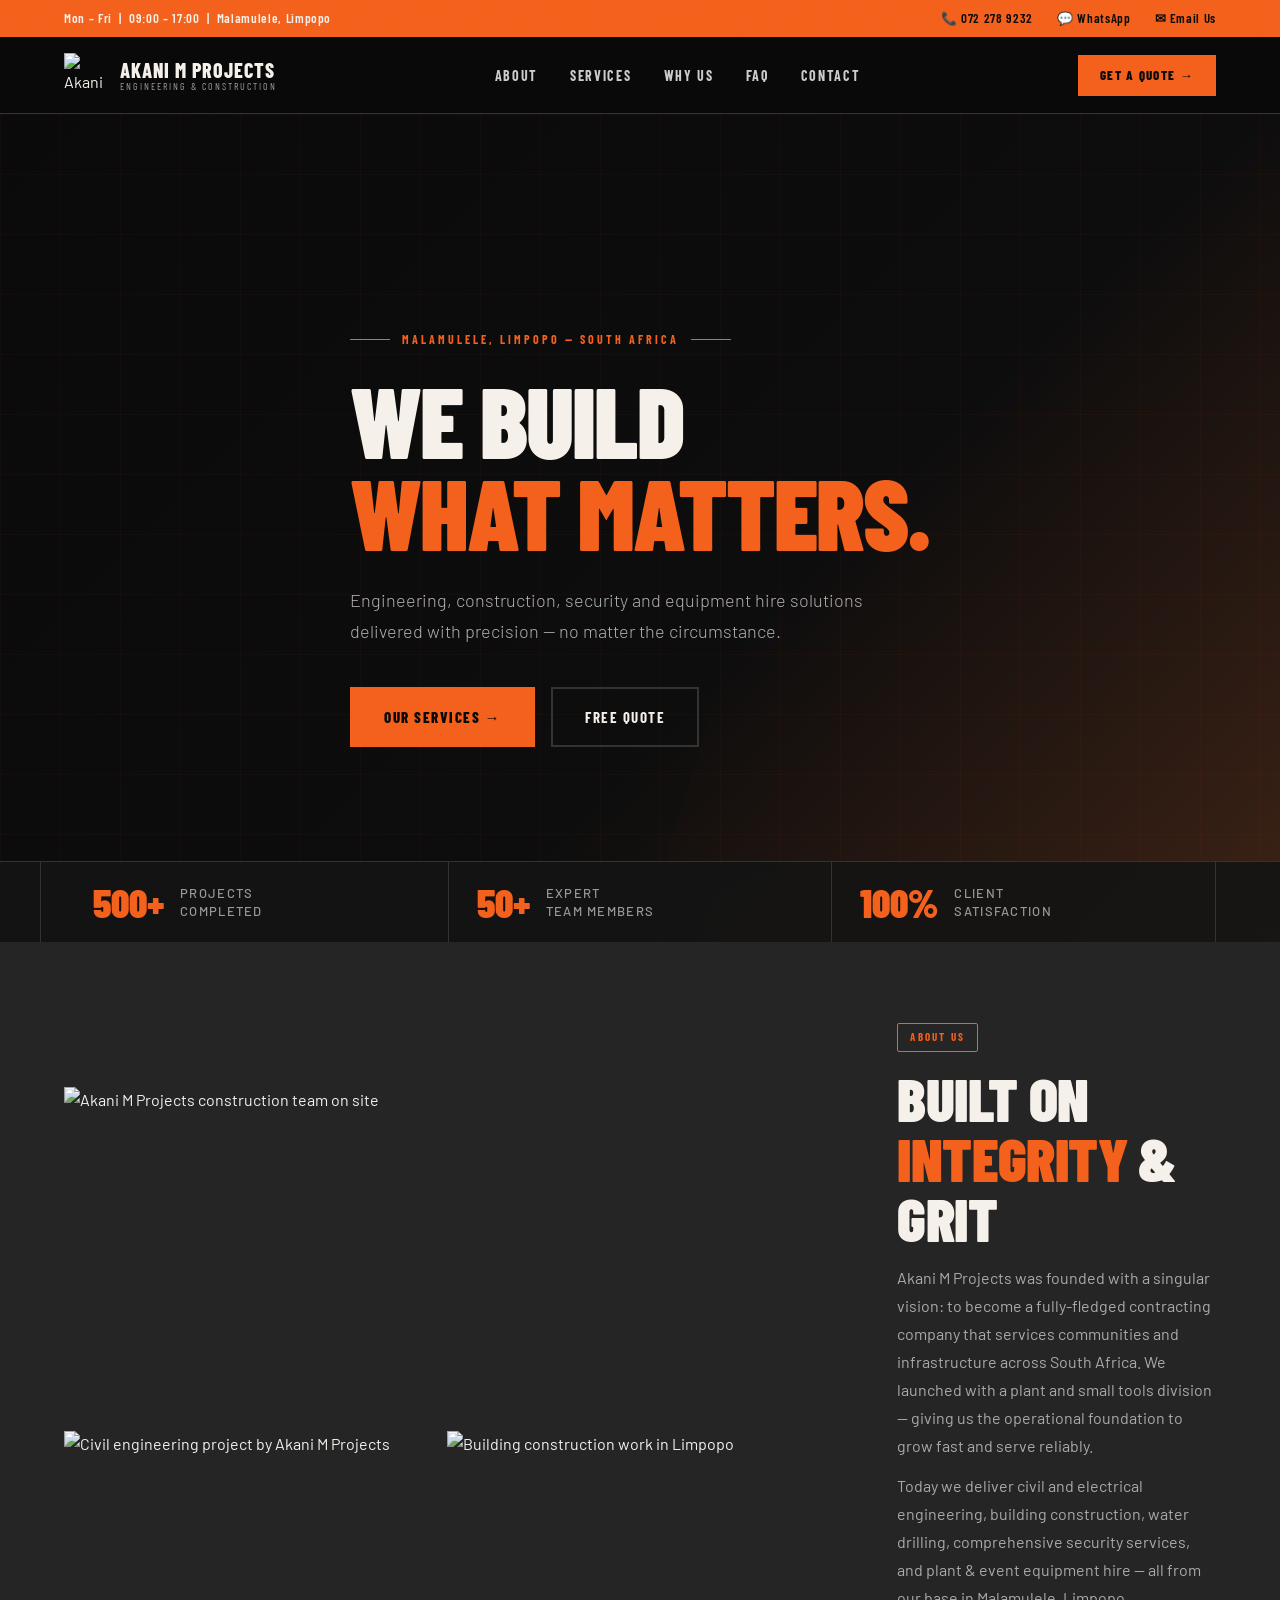
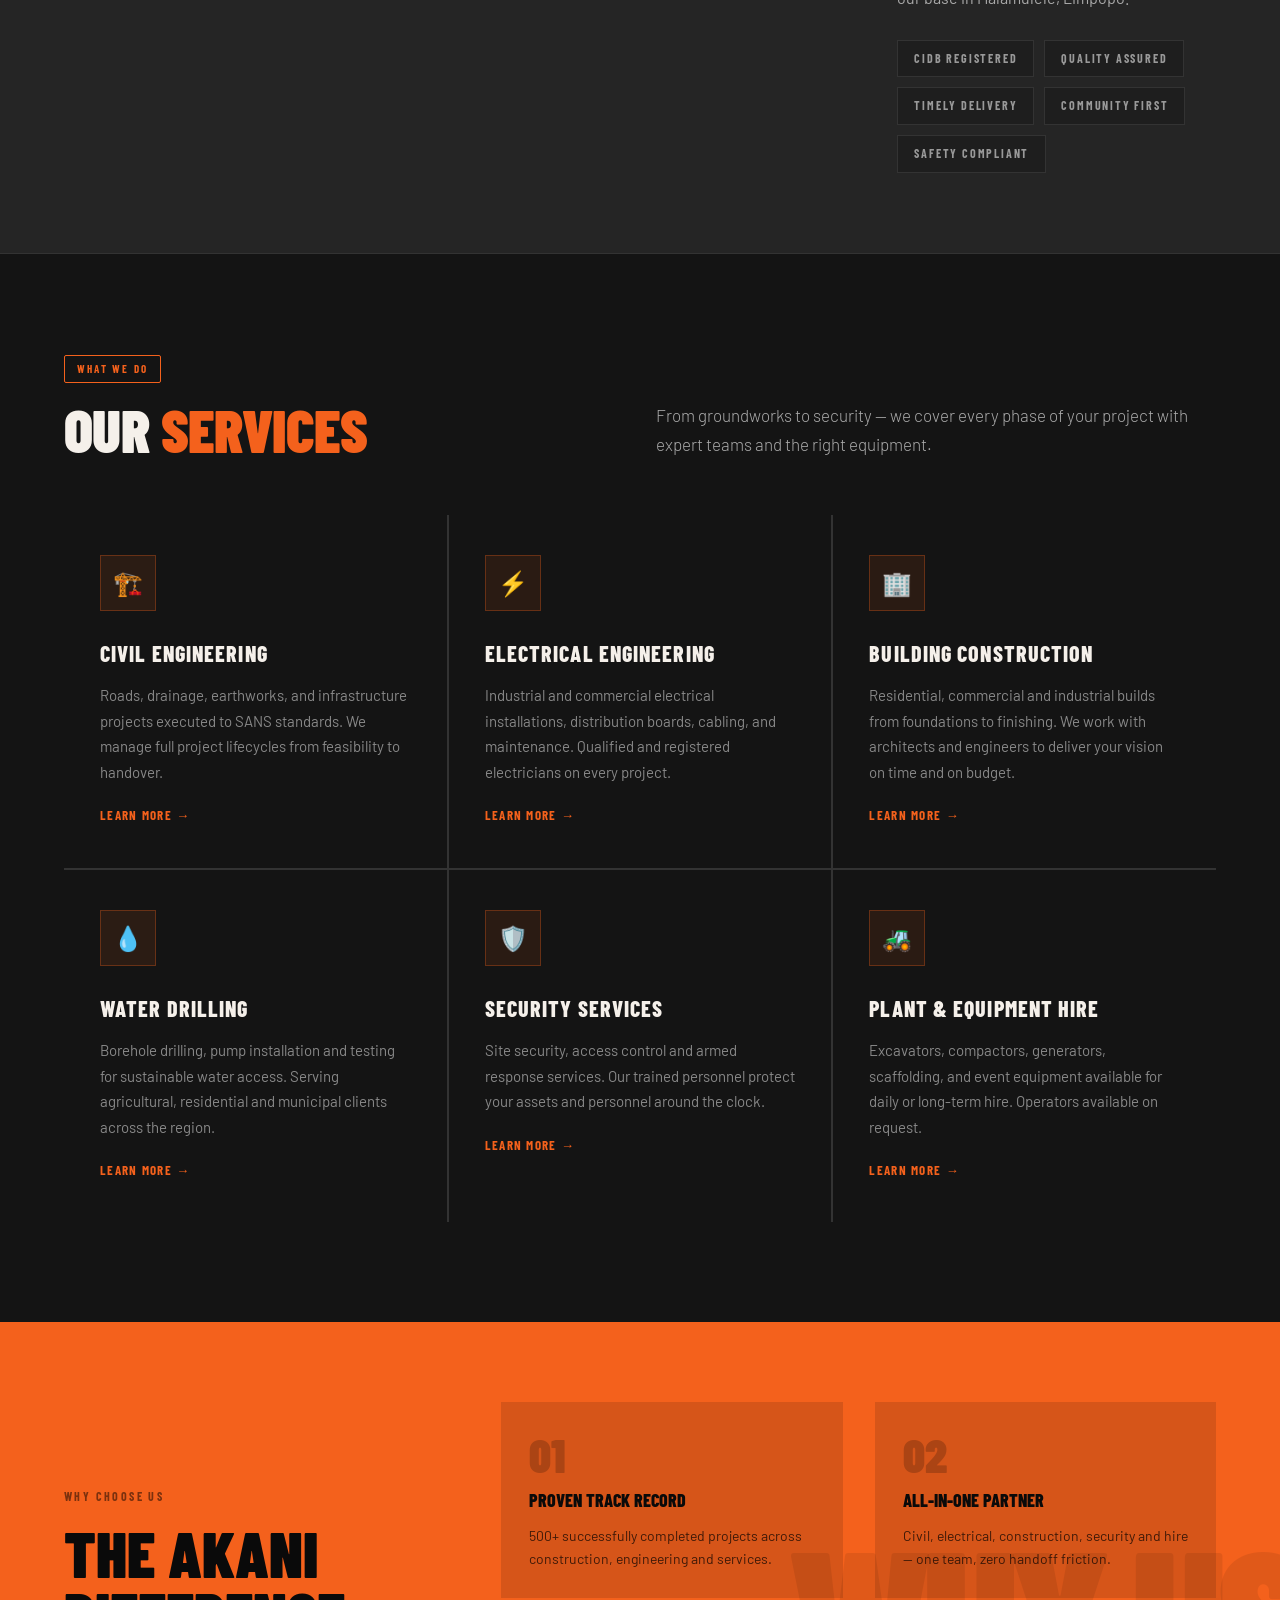
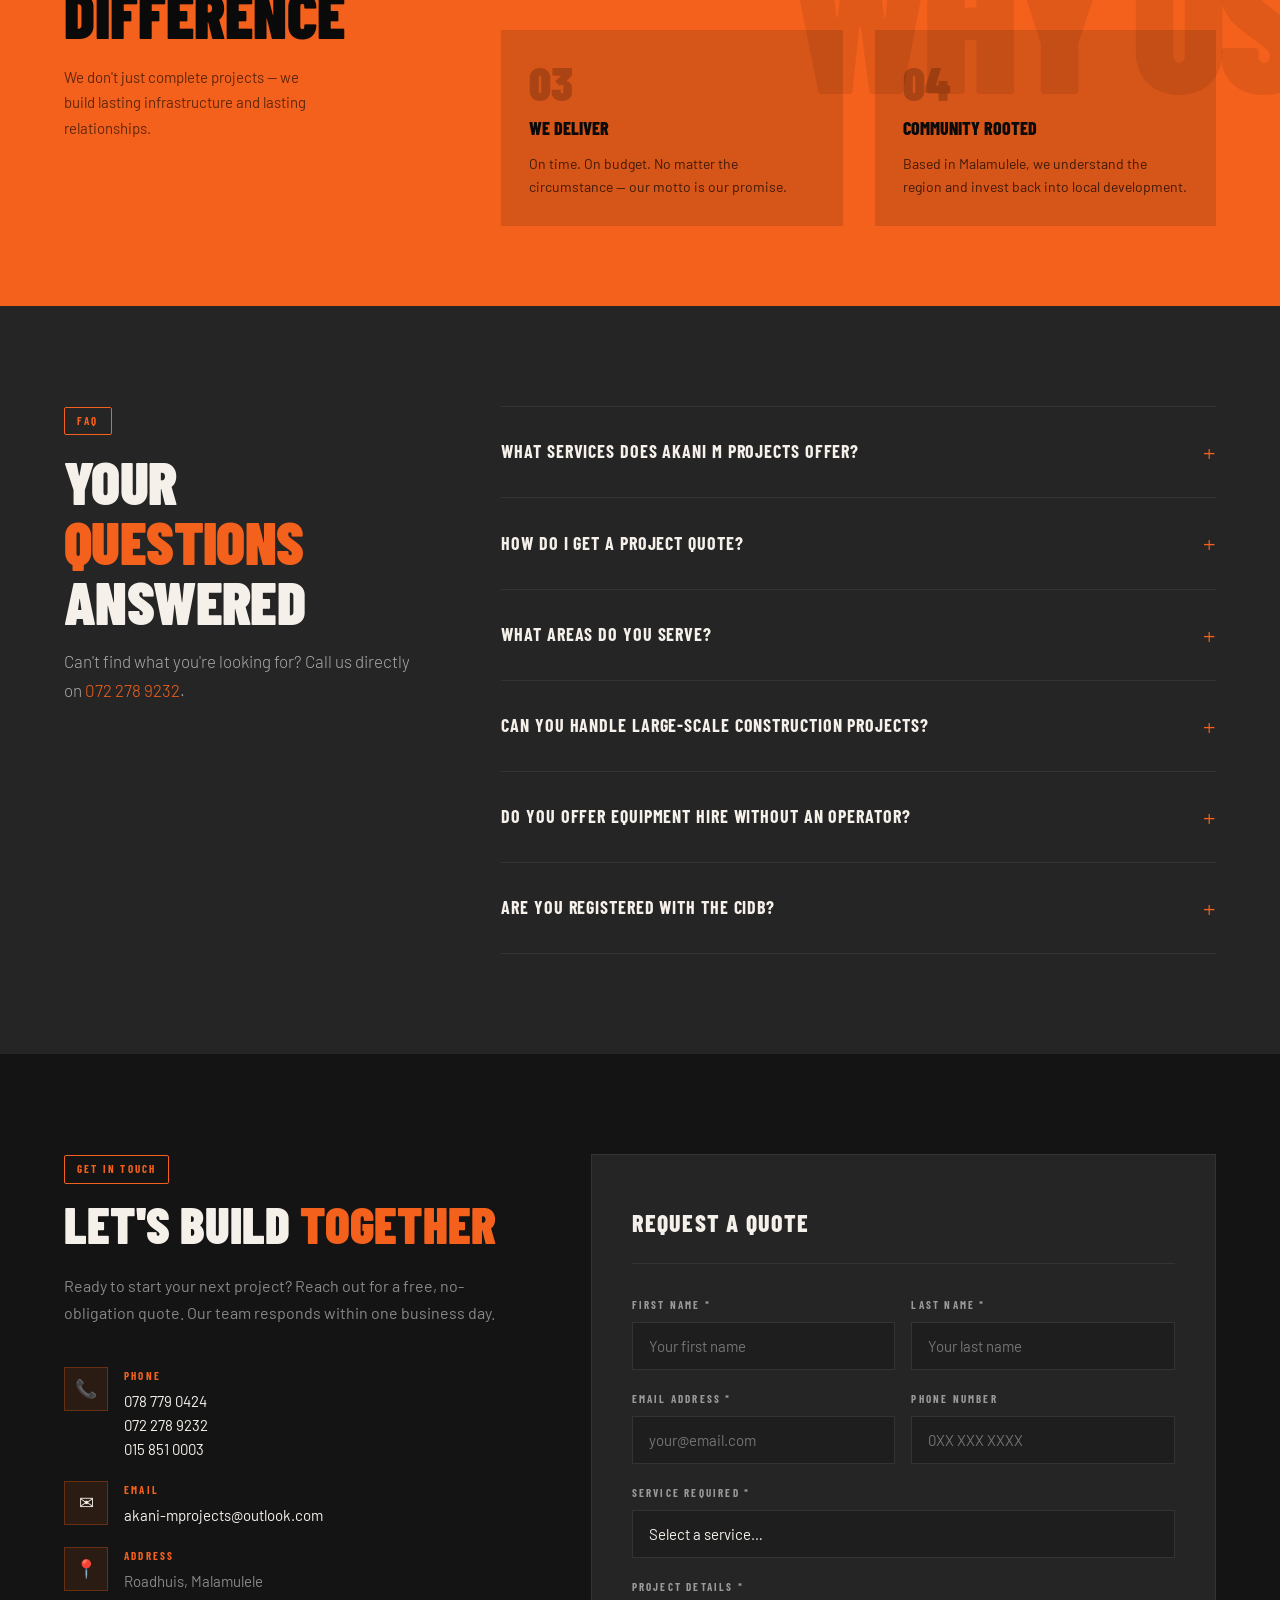
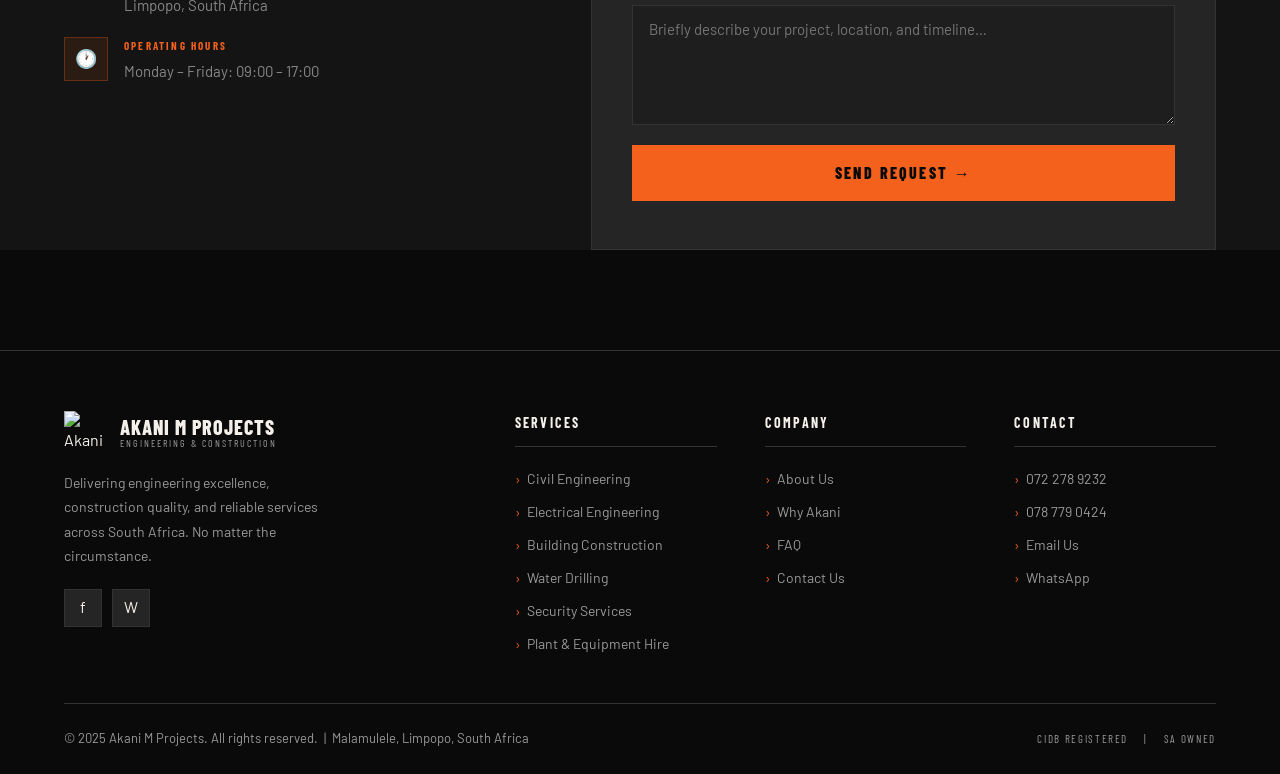
==== commit 90e13245: "Add files via upload" ====
--- a/index.html
+++ b/index.html
@@ -1,579 +1,1582 @@
 <!DOCTYPE html>
-<html  >
+<html lang="en">
 <head>
-  <!-- Site made with Mobirise Website Builder v6.1.12, https://mobirise.com -->
-  <meta charset="UTF-8">
-  <meta http-equiv="X-UA-Compatible" content="IE=edge">
-  <meta name="generator" content="Mobirise v6.1.12, mobirise.com">
-  <meta name="viewport" content="width=device-width, initial-scale=1, minimum-scale=1">
-  <link rel="shortcut icon" href="assets/images/img-20251111-wa0000-removebg-preview-192x192.png" type="image/x-icon">
-  <meta name="description" content="Akani M Projects offers comprehensive civil and electrical engineering solutions. We specialize in building construction, water drilling, and security services. Additionally, access our plant and event equipment hire for your project needs.">
-  
-  
-  <title>Akani M Projects: Engineering, Construction, Security, and Equipment Hire Services</title>
-  <link rel="stylesheet" href="assets/web/assets/mobirise-icons2/mobirise2.css">
-  <link rel="stylesheet" href="assets/bootstrap/css/bootstrap.min.css">
-  <link rel="stylesheet" href="assets/parallax/jarallax.css">
-  <link rel="stylesheet" href="assets/web/assets/gdpr-plugin/gdpr-styles.css">
-  <link rel="stylesheet" href="assets/dropdown/css/style.css">
-  <link rel="stylesheet" href="assets/socicon/css/styles.css">
-  <link rel="stylesheet" href="assets/theme/css/style.css">
-  <link rel="preload" href="https://fonts.googleapis.com/css2?family=Manrope:wght@400;700&display=swap&display=swap" as="style" onload="this.onload=null;this.rel='stylesheet'">
-  <noscript><link rel="stylesheet" href="https://fonts.googleapis.com/css2?family=Manrope:wght@400;700&display=swap&display=swap"></noscript>
-  <link rel="preload" href="https://fonts.googleapis.com/css?family=Inter+Tight:100,200,300,400,500,600,700,800,900,100i,200i,300i,400i,500i,600i,700i,800i,900i&display=swap" as="style" onload="this.onload=null;this.rel='stylesheet'">
-  <noscript><link rel="stylesheet" href="https://fonts.googleapis.com/css?family=Inter+Tight:100,200,300,400,500,600,700,800,900,100i,200i,300i,400i,500i,600i,700i,800i,900i&display=swap"></noscript>
-  <link rel="preload" as="style" href="assets/mobirise/css/mbr-additional.css?v=iwg6ia"><link rel="stylesheet" href="assets/mobirise/css/mbr-additional.css?v=iwg6ia" type="text/css">
-
-  
-  
-  
+  <meta charset="UTF-8" />
+  <meta name="viewport" content="width=device-width, initial-scale=1.0" />
+
+  <!-- ═══════════════════════════════════════
+       SEO META TAGS
+  ════════════════════════════════════════ -->
+  <title>Akani M Projects | Civil Engineering, Construction & Security Services – Malamulele, Limpopo</title>
+  <meta name="description" content="Akani M Projects delivers civil & electrical engineering, building construction, water drilling, security services, and plant & equipment hire across Limpopo and beyond. 500+ projects completed. Contact us today." />
+  <meta name="keywords" content="civil engineering Limpopo, building construction Malamulele, water drilling South Africa, electrical engineering, security services, plant hire, equipment hire, Akani M Projects" />
+  <meta name="author" content="Akani M Projects" />
+  <meta name="robots" content="index, follow" />
+  <link rel="canonical" href="https://www.akanimprojects.com/" />
+  <link rel="manifest" href="/site.webmanifest" />
+
+  <!-- Open Graph / Facebook -->
+  <meta property="og:type" content="website" />
+  <meta property="og:url" content="https://www.akanimprojects.com/" />
+  <meta property="og:title" content="Akani M Projects | Engineering, Construction & Security Services" />
+  <meta property="og:description" content="Trusted civil & electrical engineering, construction, water drilling, security and equipment hire services across Limpopo, South Africa." />
+  <meta property="og:image" content="https://www.akanimprojects.com/assets/images/img-20251111-wa0000-removebg-preview-192x192.png" />
+
+  <!-- Twitter Card -->
+  <meta name="twitter:card" content="summary_large_image" />
+  <meta name="twitter:title" content="Akani M Projects | Engineering & Construction" />
+  <meta name="twitter:description" content="Civil & electrical engineering, construction, water drilling, security and equipment hire in Limpopo." />
+
+  <!-- ═══════════════════════════════════════
+       STRUCTURED DATA (JSON-LD)
+  ════════════════════════════════════════ -->
+  <script type="application/ld+json">
+  {
+    "@context": "https://schema.org",
+    "@type": "LocalBusiness",
+    "name": "Akani M Projects",
+    "image": "https://www.akanimprojects.com/assets/images/img-20251111-wa0000-removebg-preview-192x192.png",
+    "@id": "https://www.akanimprojects.com/",
+    "url": "https://www.akanimprojects.com/",
+    "telephone": ["+27722789232", "+27787790424", "+27158510003"],
+    "email": "akani-mprojects@outlook.com",
+    "address": {
+      "@type": "PostalAddress",
+      "streetAddress": "Roadhuis",
+      "addressLocality": "Malamulele",
+      "addressRegion": "Limpopo",
+      "addressCountry": "ZA"
+    },
+    "openingHoursSpecification": {
+      "@type": "OpeningHoursSpecification",
+      "dayOfWeek": ["Monday","Tuesday","Wednesday","Thursday","Friday"],
+      "opens": "09:00",
+      "closes": "17:00"
+    },
+    "sameAs": ["https://www.facebook.com/akanimalcolmprojects"],
+    "description": "Akani M Projects offers civil and electrical engineering, building construction, water drilling, security services, and plant & equipment hire across South Africa.",
+    "areaServed": "South Africa",
+    "hasOfferCatalog": {
+      "@type": "OfferCatalog",
+      "name": "Engineering & Construction Services",
+      "itemListElement": [
+        {"@type":"Offer","itemOffered":{"@type":"Service","name":"Civil Engineering"}},
+        {"@type":"Offer","itemOffered":{"@type":"Service","name":"Electrical Engineering"}},
+        {"@type":"Offer","itemOffered":{"@type":"Service","name":"Building Construction"}},
+        {"@type":"Offer","itemOffered":{"@type":"Service","name":"Water Drilling"}},
+        {"@type":"Offer","itemOffered":{"@type":"Service","name":"Security Services"}},
+        {"@type":"Offer","itemOffered":{"@type":"Service","name":"Plant Hire"}},
+        {"@type":"Offer","itemOffered":{"@type":"Service","name":"Equipment Hire"}}
+      ]
+    }
+  }
+  </script>
+
+  <!-- Fonts -->
+  <link rel="preconnect" href="https://fonts.googleapis.com" />
+  <link rel="preconnect" href="https://fonts.gstatic.com" crossorigin />
+  <link href="https://fonts.googleapis.com/css2?family=Barlow+Condensed:wght@400;600;700;800;900&family=Barlow:wght@300;400;500;600&display=swap" rel="stylesheet" />
+
+  <style>
+    /* ══════════════════════════════════
+       DESIGN TOKENS
+    ══════════════════════════════════ */
+    :root {
+      --black:    #0a0a0a;
+      --dark:     #141414;
+      --mid:      #1e1e1e;
+      --panel:    #252525;
+      --border:   #333333;
+      --orange:   #f4611c;
+      --orange2:  #e04e0a;
+      --gold:     #d4a017;
+      --white:    #f5f0ea;
+      --muted:    #999999;
+      --font-head:'Barlow Condensed', sans-serif;
+      --font-body:'Barlow', sans-serif;
+      --radius:   4px;
+      --max:      1200px;
+    }
+
+    *, *::before, *::after { box-sizing: border-box; margin: 0; padding: 0; }
+
+    html { scroll-behavior: smooth; }
+
+    body {
+      background: var(--black);
+      color: var(--white);
+      font-family: var(--font-body);
+      font-weight: 400;
+      line-height: 1.65;
+      overflow-x: hidden;
+    }
+
+    img { max-width: 100%; display: block; }
+    a   { color: inherit; text-decoration: none; }
+
+    /* ── UTILITY ───────────────────────── */
+    .container { max-width: var(--max); margin: 0 auto; padding: 0 24px; }
+    .sr-only   { position: absolute; width: 1px; height: 1px; overflow: hidden; clip: rect(0,0,0,0); }
+
+    .tag {
+      display: inline-block;
+      font-family: var(--font-head);
+      font-size: 11px;
+      font-weight: 700;
+      letter-spacing: 0.2em;
+      text-transform: uppercase;
+      color: var(--orange);
+      border: 1px solid var(--orange);
+      padding: 4px 12px;
+      border-radius: 2px;
+      margin-bottom: 16px;
+    }
+
+    .section-title {
+      font-family: var(--font-head);
+      font-weight: 900;
+      font-size: clamp(36px, 5vw, 60px);
+      text-transform: uppercase;
+      line-height: 1;
+      letter-spacing: -0.01em;
+    }
+    .section-title span { color: var(--orange); }
+
+    .section-sub {
+      font-size: 17px;
+      font-weight: 300;
+      color: #aaa;
+      max-width: 560px;
+      margin-top: 16px;
+      line-height: 1.7;
+    }
+
+    /* ══════════════════════════════════
+       NOISE OVERLAY
+    ══════════════════════════════════ */
+    body::before {
+      content: '';
+      position: fixed; inset: 0; z-index: 0;
+      pointer-events: none;
+      background-image: url("data:image/svg+xml,%3Csvg viewBox='0 0 256 256' xmlns='http://www.w3.org/2000/svg'%3E%3Cfilter id='n'%3E%3CfeTurbulence type='fractalNoise' baseFrequency='0.9' numOctaves='4' stitchTiles='stitch'/%3E%3C/filter%3E%3Crect width='100%25' height='100%25' filter='url(%23n)' opacity='0.04'/%3E%3C/svg%3E");
+      opacity: 0.35;
+    }
+
+    /* ══════════════════════════════════
+       TOP BAR
+    ══════════════════════════════════ */
+    .topbar {
+      background: var(--orange);
+      padding: 8px 0;
+      font-family: var(--font-head);
+      font-size: 13px;
+      font-weight: 600;
+      letter-spacing: 0.05em;
+    }
+    .topbar .container {
+      display: flex;
+      justify-content: space-between;
+      align-items: center;
+      flex-wrap: wrap;
+      gap: 8px;
+    }
+    .topbar a { color: var(--black); transition: opacity .2s; }
+    .topbar a:hover { opacity: .7; }
+    .topbar-links { display: flex; gap: 24px; }
+
+    /* ══════════════════════════════════
+       NAVBAR
+    ══════════════════════════════════ */
+    .navbar {
+      position: sticky;
+      top: 0;
+      z-index: 100;
+      background: rgba(10,10,10,0.95);
+      backdrop-filter: blur(12px);
+      border-bottom: 1px solid var(--border);
+      padding: 16px 0;
+      transition: box-shadow .3s;
+    }
+    .navbar.scrolled { box-shadow: 0 4px 40px rgba(244,97,28,.15); }
+
+    .nav-inner {
+      display: flex;
+      align-items: center;
+      justify-content: space-between;
+      gap: 32px;
+    }
+
+    .nav-logo {
+      display: flex;
+      align-items: center;
+      gap: 12px;
+    }
+    .nav-logo img {
+      width: 44px;
+      height: 44px;
+      object-fit: contain;
+    }
+    .nav-logo-text {
+      font-family: var(--font-head);
+      font-weight: 800;
+      font-size: 20px;
+      letter-spacing: 0.05em;
+      text-transform: uppercase;
+      line-height: 1.1;
+    }
+    .nav-logo-text small {
+      display: block;
+      font-size: 10px;
+      font-weight: 400;
+      letter-spacing: 0.2em;
+      color: var(--muted);
+    }
+
+    .nav-links {
+      display: flex;
+      align-items: center;
+      gap: 32px;
+      list-style: none;
+    }
+    .nav-links a {
+      font-family: var(--font-head);
+      font-size: 14px;
+      font-weight: 700;
+      letter-spacing: 0.12em;
+      text-transform: uppercase;
+      color: #ccc;
+      transition: color .2s;
+      position: relative;
+    }
+    .nav-links a::after {
+      content: '';
+      position: absolute;
+      bottom: -4px; left: 0;
+      width: 0; height: 2px;
+      background: var(--orange);
+      transition: width .3s;
+    }
+    .nav-links a:hover { color: var(--white); }
+    .nav-links a:hover::after { width: 100%; }
+
+    .nav-cta {
+      background: var(--orange);
+      color: var(--black) !important;
+      padding: 10px 22px;
+      font-family: var(--font-head);
+      font-size: 13px;
+      font-weight: 800;
+      letter-spacing: 0.1em;
+      text-transform: uppercase;
+      border: none;
+      cursor: pointer;
+      transition: background .2s, transform .1s;
+      display: inline-flex;
+      align-items: center;
+      gap: 8px;
+    }
+    .nav-cta:hover { background: var(--orange2); transform: translateY(-1px); }
+
+    .hamburger {
+      display: none;
+      flex-direction: column;
+      gap: 5px;
+      background: none;
+      border: none;
+      cursor: pointer;
+      padding: 4px;
+    }
+    .hamburger span {
+      display: block;
+      width: 24px; height: 2px;
+      background: var(--white);
+      transition: .3s;
+    }
+
+    /* ══════════════════════════════════
+       HERO
+    ══════════════════════════════════ */
+    .hero {
+      position: relative;
+      min-height: 92vh;
+      display: flex;
+      align-items: center;
+      overflow: hidden;
+      background: var(--dark);
+    }
+
+    .hero-bg {
+      position: absolute; inset: 0; z-index: 0;
+      background:
+        linear-gradient(135deg, rgba(10,10,10,0.97) 0%, rgba(10,10,10,0.7) 60%, rgba(244,97,28,0.12) 100%),
+        url('https://www.akanimprojects.com/assets/images/mbr-893x595.jpg') center/cover no-repeat;
+    }
+
+    /* diagonal accent */
+    .hero-bg::after {
+      content: '';
+      position: absolute;
+      bottom: 0; right: 0;
+      width: 50%; height: 100%;
+      background: linear-gradient(135deg, transparent 40%, rgba(244,97,28,0.07) 100%);
+      clip-path: polygon(40% 0, 100% 0, 100% 100%, 0% 100%);
+    }
+
+    /* grid lines */
+    .hero-grid {
+      position: absolute; inset: 0;
+      background-image:
+        linear-gradient(rgba(244,97,28,0.04) 1px, transparent 1px),
+        linear-gradient(90deg, rgba(244,97,28,0.04) 1px, transparent 1px);
+      background-size: 60px 60px;
+      z-index: 1;
+    }
+
+    .hero-content {
+      position: relative;
+      z-index: 2;
+      max-width: 760px;
+      padding: 100px 0 80px;
+      animation: heroFade .9s ease both;
+    }
+
+    @keyframes heroFade {
+      from { opacity:0; transform: translateY(30px); }
+      to   { opacity:1; transform: translateY(0); }
+    }
+
+    .hero-eyebrow {
+      display: flex;
+      align-items: center;
+      gap: 12px;
+      margin-bottom: 24px;
+    }
+    .hero-eyebrow span {
+      font-family: var(--font-head);
+      font-size: 12px;
+      font-weight: 700;
+      letter-spacing: 0.25em;
+      text-transform: uppercase;
+      color: var(--orange);
+    }
+    .hero-eyebrow::before, .hero-eyebrow::after {
+      content: '';
+      height: 1px;
+      width: 40px;
+      background: var(--orange);
+    }
+
+    .hero h1 {
+      font-family: var(--font-head);
+      font-weight: 900;
+      font-size: clamp(52px, 8vw, 100px);
+      text-transform: uppercase;
+      line-height: 0.92;
+      letter-spacing: -0.02em;
+      margin-bottom: 28px;
+    }
+    .hero h1 em {
+      font-style: normal;
+      color: var(--orange);
+      display: block;
+    }
+
+    .hero-desc {
+      font-size: 18px;
+      font-weight: 300;
+      color: #b0b0b0;
+      max-width: 520px;
+      line-height: 1.7;
+      margin-bottom: 40px;
+    }
+
+    .hero-actions {
+      display: flex;
+      align-items: center;
+      gap: 16px;
+      flex-wrap: wrap;
+    }
+
+    .btn-primary {
+      display: inline-flex;
+      align-items: center;
+      gap: 10px;
+      background: var(--orange);
+      color: var(--black);
+      font-family: var(--font-head);
+      font-weight: 800;
+      font-size: 15px;
+      letter-spacing: 0.1em;
+      text-transform: uppercase;
+      padding: 16px 32px;
+      border: 2px solid var(--orange);
+      cursor: pointer;
+      transition: background .2s, color .2s, transform .15s;
+    }
+    .btn-primary:hover {
+      background: transparent;
+      color: var(--orange);
+      transform: translateY(-2px);
+    }
+
+    .btn-secondary {
+      display: inline-flex;
+      align-items: center;
+      gap: 10px;
+      background: transparent;
+      color: var(--white);
+      font-family: var(--font-head);
+      font-weight: 700;
+      font-size: 15px;
+      letter-spacing: 0.1em;
+      text-transform: uppercase;
+      padding: 16px 32px;
+      border: 2px solid var(--border);
+      cursor: pointer;
+      transition: border-color .2s, color .2s, transform .15s;
+    }
+    .btn-secondary:hover {
+      border-color: var(--orange);
+      color: var(--orange);
+      transform: translateY(-2px);
+    }
+
+    /* hero stats strip */
+    .hero-stats {
+      position: absolute;
+      bottom: 0; left: 0; right: 0;
+      z-index: 3;
+      background: rgba(20,20,20,0.9);
+      border-top: 1px solid var(--border);
+      backdrop-filter: blur(8px);
+    }
+    .hero-stats .container {
+      display: grid;
+      grid-template-columns: repeat(3, 1fr);
+      border-left: 1px solid var(--border);
+    }
+    .stat-item {
+      padding: 20px 28px;
+      border-right: 1px solid var(--border);
+      display: flex;
+      align-items: center;
+      gap: 16px;
+    }
+    .stat-num {
+      font-family: var(--font-head);
+      font-size: 40px;
+      font-weight: 900;
+      color: var(--orange);
+      line-height: 1;
+    }
+    .stat-label {
+      font-size: 13px;
+      font-weight: 500;
+      color: var(--muted);
+      text-transform: uppercase;
+      letter-spacing: 0.1em;
+      line-height: 1.4;
+    }
+
+    /* ══════════════════════════════════
+       ABOUT BAND
+    ══════════════════════════════════ */
+    .about-band {
+      background: var(--panel);
+      border-bottom: 1px solid var(--border);
+      padding: 80px 0;
+    }
+    .about-grid {
+      display: grid;
+      grid-template-columns: 1fr 1fr;
+      gap: 80px;
+      align-items: center;
+    }
+    .about-images {
+      display: grid;
+      grid-template-columns: 1fr 1fr;
+      gap: 12px;
+    }
+    .about-images img {
+      width: 100%;
+      aspect-ratio: 4/3;
+      object-fit: cover;
+      filter: saturate(0.7);
+      transition: filter .4s, transform .4s;
+    }
+    .about-images img:hover {
+      filter: saturate(1);
+      transform: scale(1.03);
+    }
+    .about-images img:first-child {
+      grid-column: 1 / -1;
+      aspect-ratio: 16/7;
+    }
+
+    .about-text p {
+      font-size: 16px;
+      color: #aaa;
+      margin-top: 16px;
+      line-height: 1.75;
+    }
+
+    .about-text p + p { margin-top: 12px; }
+
+    .pillars {
+      display: flex;
+      flex-wrap: wrap;
+      gap: 10px;
+      margin-top: 28px;
+    }
+    .pillar {
+      background: var(--mid);
+      border: 1px solid var(--border);
+      padding: 8px 16px;
+      font-family: var(--font-head);
+      font-size: 12px;
+      font-weight: 700;
+      letter-spacing: 0.15em;
+      text-transform: uppercase;
+      color: var(--muted);
+    }
+
+    /* ══════════════════════════════════
+       SERVICES
+    ══════════════════════════════════ */
+    .services {
+      background: var(--dark);
+      padding: 100px 0;
+    }
+
+    .services-header {
+      display: flex;
+      justify-content: space-between;
+      align-items: flex-end;
+      margin-bottom: 56px;
+      flex-wrap: wrap;
+      gap: 24px;
+    }
+
+    .services-grid {
+      display: grid;
+      grid-template-columns: repeat(auto-fit, minmax(340px, 1fr));
+      gap: 2px;
+      background: var(--border);
+    }
+
+    .service-card {
+      background: var(--dark);
+      padding: 40px 36px;
+      position: relative;
+      overflow: hidden;
+      transition: background .3s;
+    }
+    .service-card::before {
+      content: '';
+      position: absolute;
+      top: 0; left: 0;
+      width: 3px; height: 0;
+      background: var(--orange);
+      transition: height .4s ease;
+    }
+    .service-card:hover { background: var(--mid); }
+    .service-card:hover::before { height: 100%; }
+
+    .service-icon {
+      width: 56px; height: 56px;
+      background: rgba(244,97,28,0.1);
+      border: 1px solid rgba(244,97,28,0.3);
+      display: flex;
+      align-items: center;
+      justify-content: center;
+      margin-bottom: 24px;
+      font-size: 24px;
+    }
+
+    .service-card h3 {
+      font-family: var(--font-head);
+      font-weight: 800;
+      font-size: 22px;
+      text-transform: uppercase;
+      letter-spacing: 0.05em;
+      margin-bottom: 12px;
+    }
+    .service-card p {
+      font-size: 15px;
+      color: #888;
+      line-height: 1.7;
+    }
+    .service-card .service-link {
+      display: inline-flex;
+      align-items: center;
+      gap: 8px;
+      margin-top: 20px;
+      font-family: var(--font-head);
+      font-size: 13px;
+      font-weight: 700;
+      letter-spacing: 0.1em;
+      text-transform: uppercase;
+      color: var(--orange);
+      transition: gap .2s;
+    }
+    .service-card:hover .service-link { gap: 14px; }
+
+    /* ══════════════════════════════════
+       WHY US
+    ══════════════════════════════════ */
+    .why-us {
+      background: var(--orange);
+      padding: 80px 0;
+      position: relative;
+      overflow: hidden;
+    }
+    .why-us::before {
+      content: 'WHY US';
+      position: absolute;
+      right: -20px; top: 50%;
+      transform: translateY(-50%);
+      font-family: var(--font-head);
+      font-size: 200px;
+      font-weight: 900;
+      color: rgba(0,0,0,0.08);
+      pointer-events: none;
+      letter-spacing: -0.05em;
+    }
+    .why-grid {
+      display: grid;
+      grid-template-columns: 1fr 2fr;
+      gap: 80px;
+      align-items: center;
+    }
+    .why-title {
+      font-family: var(--font-head);
+      font-weight: 900;
+      font-size: clamp(40px, 5vw, 64px);
+      text-transform: uppercase;
+      color: var(--black);
+      line-height: 0.95;
+    }
+
+    .why-points {
+      display: grid;
+      grid-template-columns: 1fr 1fr;
+      gap: 32px;
+    }
+    .why-point {
+      background: rgba(0,0,0,0.12);
+      padding: 28px;
+    }
+    .why-point .num {
+      font-family: var(--font-head);
+      font-size: 48px;
+      font-weight: 900;
+      color: rgba(0,0,0,0.2);
+      line-height: 1;
+      margin-bottom: 8px;
+    }
+    .why-point h4 {
+      font-family: var(--font-head);
+      font-size: 18px;
+      font-weight: 800;
+      text-transform: uppercase;
+      color: var(--black);
+      margin-bottom: 8px;
+    }
+    .why-point p { font-size: 14px; color: rgba(0,0,0,0.7); }
+
+    /* ══════════════════════════════════
+       FAQ
+    ══════════════════════════════════ */
+    .faq {
+      background: var(--panel);
+      padding: 100px 0;
+    }
+    .faq-grid {
+      display: grid;
+      grid-template-columns: 1fr 2fr;
+      gap: 80px;
+      align-items: start;
+    }
+    .faq-sticky { position: sticky; top: 100px; }
+
+    .faq-list { display: flex; flex-direction: column; gap: 0; }
+
+    details {
+      border-bottom: 1px solid var(--border);
+    }
+    details:first-child { border-top: 1px solid var(--border); }
+
+    summary {
+      font-family: var(--font-head);
+      font-size: 18px;
+      font-weight: 700;
+      text-transform: uppercase;
+      letter-spacing: 0.05em;
+      padding: 22px 0;
+      cursor: pointer;
+      display: flex;
+      justify-content: space-between;
+      align-items: center;
+      list-style: none;
+      transition: color .2s;
+    }
+    summary:hover { color: var(--orange); }
+    summary::after {
+      content: '+';
+      font-size: 28px;
+      font-weight: 300;
+      color: var(--orange);
+      transition: transform .3s;
+      flex-shrink: 0;
+    }
+    details[open] summary::after { transform: rotate(45deg); }
+
+    .faq-answer {
+      padding-bottom: 20px;
+      font-size: 15px;
+      color: #aaa;
+      line-height: 1.75;
+    }
+
+    /* ══════════════════════════════════
+       CONTACT
+    ══════════════════════════════════ */
+    .contact {
+      background: var(--dark);
+      padding: 100px 0 0;
+    }
+    .contact-grid {
+      display: grid;
+      grid-template-columns: 5fr 7fr;
+      gap: 80px;
+      align-items: start;
+    }
+
+    .contact-info h2 {
+      font-family: var(--font-head);
+      font-weight: 900;
+      font-size: clamp(36px, 4vw, 56px);
+      text-transform: uppercase;
+      line-height: 0.95;
+      margin-bottom: 24px;
+    }
+    .contact-info h2 span { color: var(--orange); }
+
+    .contact-info p {
+      font-size: 16px;
+      color: #888;
+      line-height: 1.7;
+      margin-bottom: 40px;
+    }
+
+    .contact-details { display: flex; flex-direction: column; gap: 20px; }
+    .contact-item {
+      display: flex;
+      gap: 16px;
+      align-items: flex-start;
+    }
+    .contact-item-icon {
+      width: 44px; height: 44px;
+      background: rgba(244,97,28,0.1);
+      border: 1px solid rgba(244,97,28,0.3);
+      display: flex;
+      align-items: center;
+      justify-content: center;
+      font-size: 18px;
+      flex-shrink: 0;
+    }
+    .contact-item-text {
+      font-size: 15px;
+      color: #888;
+      line-height: 1.6;
+    }
+    .contact-item-label {
+      font-family: var(--font-head);
+      font-size: 11px;
+      font-weight: 700;
+      letter-spacing: 0.2em;
+      text-transform: uppercase;
+      color: var(--orange);
+      margin-bottom: 4px;
+    }
+    .contact-item-text a {
+      color: var(--white);
+      transition: color .2s;
+    }
+    .contact-item-text a:hover { color: var(--orange); }
+
+    /* Contact Form */
+    .contact-form {
+      background: var(--panel);
+      border: 1px solid var(--border);
+      padding: 48px 40px;
+    }
+    .form-title {
+      font-family: var(--font-head);
+      font-weight: 800;
+      font-size: 24px;
+      text-transform: uppercase;
+      letter-spacing: 0.05em;
+      margin-bottom: 32px;
+      padding-bottom: 20px;
+      border-bottom: 1px solid var(--border);
+    }
+    .form-row {
+      display: grid;
+      grid-template-columns: 1fr 1fr;
+      gap: 16px;
+    }
+    .form-group {
+      display: flex;
+      flex-direction: column;
+      gap: 8px;
+      margin-bottom: 20px;
+    }
+    .form-group label {
+      font-family: var(--font-head);
+      font-size: 11px;
+      font-weight: 700;
+      letter-spacing: 0.2em;
+      text-transform: uppercase;
+      color: var(--muted);
+    }
+    .form-group input,
+    .form-group select,
+    .form-group textarea {
+      background: var(--mid);
+      border: 1px solid var(--border);
+      color: var(--white);
+      font-family: var(--font-body);
+      font-size: 15px;
+      padding: 14px 16px;
+      outline: none;
+      transition: border-color .2s;
+      border-radius: 0;
+      -webkit-appearance: none;
+    }
+    .form-group input:focus,
+    .form-group select:focus,
+    .form-group textarea:focus {
+      border-color: var(--orange);
+    }
+    .form-group textarea { resize: vertical; min-height: 120px; }
+
+    .form-group select option { background: var(--mid); }
+
+    .form-submit {
+      width: 100%;
+      background: var(--orange);
+      color: var(--black);
+      border: none;
+      font-family: var(--font-head);
+      font-size: 16px;
+      font-weight: 800;
+      letter-spacing: 0.15em;
+      text-transform: uppercase;
+      padding: 18px;
+      cursor: pointer;
+      transition: background .2s, transform .1s;
+      display: flex;
+      align-items: center;
+      justify-content: center;
+      gap: 10px;
+      margin-top: 8px;
+    }
+    .form-submit:hover {
+      background: var(--orange2);
+      transform: translateY(-1px);
+    }
+
+    /* ══════════════════════════════════
+       FOOTER
+    ══════════════════════════════════ */
+    footer {
+      background: var(--black);
+      border-top: 1px solid var(--border);
+      margin-top: 100px;
+      padding: 60px 0 24px;
+    }
+    .footer-grid {
+      display: grid;
+      grid-template-columns: 2fr 1fr 1fr 1fr;
+      gap: 48px;
+      margin-bottom: 48px;
+    }
+    .footer-about .nav-logo { margin-bottom: 16px; }
+    .footer-about p {
+      font-size: 14px;
+      color: var(--muted);
+      line-height: 1.75;
+      max-width: 280px;
+    }
+    .footer-social {
+      display: flex;
+      gap: 10px;
+      margin-top: 20px;
+    }
+    .social-icon {
+      width: 38px; height: 38px;
+      background: var(--panel);
+      border: 1px solid var(--border);
+      display: flex;
+      align-items: center;
+      justify-content: center;
+      font-size: 16px;
+      transition: background .2s, border-color .2s;
+    }
+    .social-icon:hover {
+      background: var(--orange);
+      border-color: var(--orange);
+    }
+
+    .footer-col h4 {
+      font-family: var(--font-head);
+      font-size: 14px;
+      font-weight: 700;
+      letter-spacing: 0.15em;
+      text-transform: uppercase;
+      color: var(--white);
+      margin-bottom: 20px;
+      padding-bottom: 12px;
+      border-bottom: 1px solid var(--border);
+    }
+    .footer-col ul { list-style: none; display: flex; flex-direction: column; gap: 10px; }
+    .footer-col ul li a {
+      font-size: 14px;
+      color: var(--muted);
+      transition: color .2s;
+      display: flex;
+      align-items: center;
+      gap: 6px;
+    }
+    .footer-col ul li a::before {
+      content: '›';
+      color: var(--orange);
+    }
+    .footer-col ul li a:hover { color: var(--white); }
+
+    .footer-bottom {
+      border-top: 1px solid var(--border);
+      padding-top: 24px;
+      display: flex;
+      justify-content: space-between;
+      align-items: center;
+      flex-wrap: wrap;
+      gap: 12px;
+    }
+    .footer-bottom p {
+      font-size: 13px;
+      color: var(--muted);
+    }
+    .footer-bottom .accreditations {
+      display: flex;
+      gap: 16px;
+      font-family: var(--font-head);
+      font-size: 11px;
+      letter-spacing: 0.15em;
+      text-transform: uppercase;
+      color: var(--muted);
+    }
+
+    /* ══════════════════════════════════
+       SCROLL-ANIMATE
+    ══════════════════════════════════ */
+    .reveal {
+      opacity: 0;
+      transform: translateY(32px);
+      transition: opacity .7s ease, transform .7s ease;
+    }
+    .reveal.visible {
+      opacity: 1;
+      transform: translateY(0);
+    }
+
+    /* ══════════════════════════════════
+       MOBILE NAV
+    ══════════════════════════════════ */
+    .mobile-menu {
+      display: none;
+      flex-direction: column;
+      background: var(--dark);
+      border-top: 1px solid var(--border);
+      padding: 20px 24px;
+      gap: 12px;
+    }
+    .mobile-menu.open { display: flex; }
+    .mobile-menu a {
+      font-family: var(--font-head);
+      font-size: 16px;
+      font-weight: 700;
+      letter-spacing: 0.1em;
+      text-transform: uppercase;
+      color: #ccc;
+      padding: 8px 0;
+      border-bottom: 1px solid var(--border);
+    }
+    .mobile-menu a:hover { color: var(--orange); }
+
+    /* ══════════════════════════════════
+       RESPONSIVE
+    ══════════════════════════════════ */
+    @media (max-width: 960px) {
+      .nav-links { display: none; }
+      .nav-cta   { display: none; }
+      .hamburger { display: flex; }
+
+      .about-grid  { grid-template-columns: 1fr; }
+      .why-grid    { grid-template-columns: 1fr; }
+      .faq-grid    { grid-template-columns: 1fr; }
+      .contact-grid{ grid-template-columns: 1fr; }
+      .footer-grid { grid-template-columns: 1fr 1fr; }
+      .hero-stats .container { grid-template-columns: 1fr; }
+      .stat-item { border-right: none; border-bottom: 1px solid var(--border); }
+    }
+
+    @media (max-width: 640px) {
+      .topbar .container { justify-content: center; }
+      .topbar-left       { display: none; }
+      .hero h1           { font-size: 52px; }
+      .services-grid     { grid-template-columns: 1fr; }
+      .form-row          { grid-template-columns: 1fr; }
+      .footer-grid       { grid-template-columns: 1fr; }
+      .why-points        { grid-template-columns: 1fr; }
+      .contact-form      { padding: 28px 20px; }
+    }
+  </style>
 </head>
+
 <body>
-  
-  <section data-bs-version="5.1" class="menu menu2 cid-v60EbUnfB9" once="menu" id="menu-5-v60EbUnfB9">
-	
-
-	<nav class="navbar navbar-dropdown navbar-fixed-top navbar-expand-lg">
-		<div class="container">
-			<div class="navbar-brand">
-				<span class="navbar-logo">
-					<a href="https://mobiri.se">
-						<img src="assets/images/img-20251111-wa0000-removebg-preview-192x192.png" alt="Mobirise Website Builder" style="height: 4.3rem;">
-					</a>
-				</span>
-				<span class="navbar-caption-wrap"><a class="navbar-caption text-black text-primary display-4" href="index.html">Akanimprojects</a></span>
-			</div>
-			<button class="navbar-toggler" type="button" data-toggle="collapse" data-bs-toggle="collapse" data-target="#navbarSupportedContent" data-bs-target="#navbarSupportedContent" aria-controls="navbarNavAltMarkup" aria-expanded="false" aria-label="Toggle navigation">
-				<div class="hamburger">
-					<span></span>
-					<span></span>
-					<span></span>
-					<span></span>
-				</div>
-			</button>
-			<div class="collapse navbar-collapse" id="navbarSupportedContent">
-				<ul class="navbar-nav nav-dropdown" data-app-modern-menu="true"><li class="nav-item dropdown">
-						<a class="nav-link link text-black dropdown-toggle show display-4" href="https://mobiri.se" data-toggle="dropdown-submenu" data-bs-toggle="dropdown" data-bs-auto-close="outside" aria-expanded="true">Services</a><div class="dropdown-menu show" aria-labelledby="dropdown-304" data-bs-popper="none"><a class="text-black dropdown-item text-primary display-4" href="page1.html#news07-7"><p>Civil Engineering</p></a><a class="text-black show dropdown-item text-primary display-4" href="page1.html#gallery5-u">Water Drilling</a><a class="text-black show dropdown-item text-primary display-4" href="page1.html#header01-l">Electrical Engineering</a><a class="text-black show dropdown-item text-primary display-4" href="page1.html#article05-q">Security Services</a><a class="text-black show dropdown-item text-primary display-4" href="page1.html#news07-9">Building Construction</a><a class="text-black show dropdown-item text-primary display-4" href="page1.html#gallery3-s">Plant Hire</a><a class="text-black show dropdown-item text-primary display-4" href="page1.html#gallery3-i">Equipment Hire</a></div>
-					</li>
-					<li class="nav-item">
-						<a class="nav-link link text-black text-primary display-4" href="page2.html" aria-expanded="false">About</a>
-					</li></ul>
-				<div class="icons-menu">
-					<a class="iconfont-wrapper" href="tel:+2722789232">
-						<span class="p-2 mbr-iconfont mobi-mbri-phone mobi-mbri"></span>
-					</a>
-					<a class="iconfont-wrapper" href="https://wa.me/27722789232">
-						<span class="p-2 mbr-iconfont socicon-whatsapp socicon" style="color: rgb(19, 249, 38); fill: rgb(19, 249, 38);"></span>
-					</a>
-					<a class="iconfont-wrapper" href="mailto:akani-mprojects@outlook.com?subject=online%20enquiry">
-						<span class="p-2 mbr-iconfont socicon-mail socicon" style="color: rgb(0, 0, 0); fill: rgb(0, 0, 0);"></span>
-					</a>
-					
-				</div>
-				<div class="navbar-buttons mbr-section-btn"><a class="btn btn-primary display-4" href="index.html#contacts-1-v60EbUHkFx">Contact Us</a></div>
-			</div>
-		</div>
-	</nav>
-</section>
-
-<section data-bs-version="5.1" class="header18 cid-v60EbUnZsa mbr-fullscreen mbr-parallax-background" id="hero-15-v60EbUnZsa">
-  
-
-  <div class="mbr-overlay" style="opacity: 0.9; background-color: rgb(0, 0, 0);"></div>
-  <div class="container-fluid">
-    <div class="row">
-      <div class="content-wrap col-12 col-md-12">
-        <h1 class="mbr-section-title mbr-fonts-style mbr-white mb-4 display-1"><p><strong>AKANI M PROJECTS</strong></p></h1>
-        
-        <p class="mbr-fonts-style mbr-text mbr-white mb-4 display-7">WE DELIVER NO MATTER THE CIRCUMSTANCE.</p>
-        
+
+  <!-- ════════════════════════════
+       TOP BAR
+  ════════════════════════════ -->
+  <div class="topbar" role="complementary" aria-label="Contact quick links">
+    <div class="container">
+      <span class="topbar-left">Mon – Fri &nbsp;|&nbsp; 09:00 – 17:00 &nbsp;|&nbsp; Malamulele, Limpopo</span>
+      <div class="topbar-links">
+        <a href="tel:+27722789232" aria-label="Call Akani M Projects">📞 072 278 9232</a>
+        <a href="https://wa.me/27722789232" aria-label="WhatsApp Akani M Projects" target="_blank" rel="noopener noreferrer">💬 WhatsApp</a>
+        <a href="mailto:akani-mprojects@outlook.com?subject=Online%20Enquiry" aria-label="Email Akani M Projects">✉ Email Us</a>
       </div>
     </div>
   </div>
-</section>
-
-<section data-bs-version="5.1" class="article05 cid-v60EbUnGWd" id="about-us-5-v60EbUnGWd">
-  
-
-  
-  
-
-  <div class="container">
-    <div class="row justify-content-center align-items-center">
-      <div class="col-12">
-        <div class="card-wrapper">
-          <div class="row">
-            <div class="col-12 col-md-12 col-lg-5 image-wrapper">
-              <img class="w-100" src="assets/images/mbr-893x595.jpg" alt="Mobirise Website Builder">
+
+  <!-- ════════════════════════════
+       NAVBAR
+  ════════════════════════════ -->
+  <header>
+    <nav class="navbar" id="mainNav" role="navigation" aria-label="Main navigation">
+      <div class="container">
+        <div class="nav-inner">
+          <a href="/" class="nav-logo" aria-label="Akani M Projects Home">
+            <img src="https://www.akanimprojects.com/assets/images/img-20251111-wa0000-removebg-preview-192x192.png"
+                 alt="Akani M Projects Logo" width="44" height="44" loading="eager" />
+            <div class="nav-logo-text">
+              Akani M Projects
+              <small>Engineering &amp; Construction</small>
             </div>
-            <div class="col-12 col-lg col-md-12">
-              <div class="text-wrapper align-left">
-                <h1 class="mbr-section-title mbr-fonts-style mb-4 display-1"><strong>welcome to our world</strong></h1>
-                <p class="mbr-text mbr-fonts-style mb-3 display-7">Akani M Projects was created with the intention of procuring and starting complimentary companies in the construction industry. Upon&nbsp;kicking off the goal of becoming a fully-fledged contracting company the best way we saw to introduce the company was to procure a small tools and plant company.</p>
-                <p class="mbr-text mbr-fonts-style mb-3 display-7">Our expertise extends to water drilling, ensuring sustainable water access, and robust security services for peace of mind. We are committed to powering progress and securing communities.</p>
-                <p class="mbr-text mbr-fonts-style display-7">Additionally, we offer plant and event equipment hire, providing the necessary resources to bring your projects and events to life. Akani M Projects is your trusted partner for all your infrastructure and operational needs.</p>
-                
-              </div>
+          </a>
+
+          <ul class="nav-links">
+            <li><a href="/about.html">About</a></li>
+            <li><a href="/services.html">Services</a></li>
+            <li><a href="#why-us">Why Us</a></li>
+            <li><a href="#faq">FAQ</a></li>
+            <li><a href="#contact">Contact</a></li>
+          </ul>
+
+          <a href="#contact" class="nav-cta" aria-label="Get a free quote">Get a Quote →</a>
+
+          <button class="hamburger" id="hamburgerBtn" aria-label="Open mobile menu" aria-expanded="false">
+            <span></span><span></span><span></span>
+          </button>
+        </div>
+      </div>
+
+      <!-- Mobile menu -->
+      <nav class="mobile-menu" id="mobileMenu" aria-label="Mobile navigation">
+        <a href="/about.html">About</a>
+        <a href="/services.html">Services</a>
+        <a href="#why-us">Why Us</a>
+        <a href="#faq">FAQ</a>
+        <a href="#contact">Contact</a>
+        <a href="tel:+27722789232" style="color:var(--orange);">📞 Call Now</a>
+      </nav>
+    </nav>
+  </header>
+
+  <main>
+    <!-- ════════════════════════════
+         HERO
+    ════════════════════════════ -->
+    <section class="hero" aria-labelledby="heroHeading">
+      <div class="hero-bg" role="img" aria-label="Construction site background"></div>
+      <div class="hero-grid" aria-hidden="true"></div>
+
+      <div class="container">
+        <div class="hero-content">
+          <div class="hero-eyebrow" aria-hidden="true">
+            <span>Malamulele, Limpopo — South Africa</span>
+          </div>
+
+          <h1 id="heroHeading">
+            We Build<br />
+            <em>What Matters.</em>
+          </h1>
+
+          <p class="hero-desc">
+            Engineering, construction, security and equipment hire solutions delivered with precision — no matter the circumstance.
+          </p>
+
+          <div class="hero-actions">
+            <a href="#services" class="btn-primary" aria-label="Explore our services">
+              Our Services →
+            </a>
+            <a href="#contact" class="btn-secondary" aria-label="Get a free project quote">
+              Free Quote
+            </a>
+          </div>
+        </div>
+      </div>
+
+      <div class="hero-stats" aria-label="Company statistics">
+        <div class="container">
+          <div class="stat-item">
+            <div class="stat-num" aria-label="500 plus projects completed">500+</div>
+            <div class="stat-label">Projects<br />Completed</div>
+          </div>
+          <div class="stat-item">
+            <div class="stat-num" aria-label="50 plus expert team members">50+</div>
+            <div class="stat-label">Expert<br />Team Members</div>
+          </div>
+          <div class="stat-item">
+            <div class="stat-num" aria-label="100 percent client satisfaction">100%</div>
+            <div class="stat-label">Client<br />Satisfaction</div>
+          </div>
+        </div>
+      </div>
+    </section>
+
+    <!-- ════════════════════════════
+         ABOUT
+    ════════════════════════════ -->
+    <section class="about-band" id="about" aria-labelledby="aboutHeading">
+      <div class="container">
+        <div class="about-grid">
+          <div class="about-images reveal">
+            <img src="https://www.akanimprojects.com/assets/images/photo-1504307651254-35680f356dfd.jpeg"
+                 alt="Akani M Projects construction team on site" loading="lazy" width="760" height="332" />
+            <img src="https://www.akanimprojects.com/assets/images/photo-1587582423116-ec07293f0395.jpeg"
+                 alt="Civil engineering project by Akani M Projects" loading="lazy" width="370" height="278" />
+            <img src="https://www.akanimprojects.com/assets/images/photo-1542621334-a254cf47733d.jpeg"
+                 alt="Building construction work in Limpopo" loading="lazy" width="370" height="278" />
+          </div>
+
+          <div class="about-text reveal">
+            <div class="tag">About Us</div>
+            <h2 class="section-title" id="aboutHeading">Built on <span>Integrity</span> &amp; Grit</h2>
+            <p>
+              Akani M Projects was founded with a singular vision: to become a fully-fledged contracting company that services communities and infrastructure across South Africa. We launched with a plant and small tools division — giving us the operational foundation to grow fast and serve reliably.
+            </p>
+            <p>
+              Today we deliver civil and electrical engineering, building construction, water drilling, comprehensive security services, and plant &amp; event equipment hire — all from our base in Malamulele, Limpopo.
+            </p>
+            <div class="pillars">
+              <span class="pillar">CIDB Registered</span>
+              <span class="pillar">Quality Assured</span>
+              <span class="pillar">Timely Delivery</span>
+              <span class="pillar">Community First</span>
+              <span class="pillar">Safety Compliant</span>
             </div>
           </div>
         </div>
       </div>
-    </div>
-  </div>
-</section>
-
-<section data-bs-version="5.1" class="gallery10 cid-v60EbUnAVJ" id="features-61-v60EbUnAVJ">
-  
-
-
-  <div class="container-fluid">
-
-      <div class="loop-container">
-        <div class="item display-1" data-linewords="Civil Engineering | Electrical Engineering | Building Construction | Water Drilling | Security Services | Equipment Hire | Plant Hire" data-direction="-1" data-speed="0.03">☁️ Best offers ☁️ Free delivery ☁️ Perfect design ☁️ Comfort ☁️ Support 24/7 ☁️ Vibes</div>
-
-        <div class="item display-1" data-linewords="Civil Engineering | Electrical Engineering | Building Construction | Water Drilling | Security Services | Equipment Hire | Plant Hire" data-direction="-1" data-speed="0.03">☁️ Best offers ☁️ Free delivery ☁️ Perfect design ☁️ Comfort ☁️ Support 24/7 ☁️ Vibes</div>
+    </section>
+
+    <!-- ════════════════════════════
+         SERVICES
+    ════════════════════════════ -->
+    <section class="services" id="services" aria-labelledby="servicesHeading">
+      <div class="container">
+        <div class="services-header reveal">
+          <div>
+            <div class="tag">What We Do</div>
+            <h2 class="section-title" id="servicesHeading">Our <span>Services</span></h2>
+          </div>
+          <p class="section-sub">
+            From groundworks to security — we cover every phase of your project with expert teams and the right equipment.
+          </p>
+        </div>
+
+        <div class="services-grid">
+
+          <article class="service-card reveal">
+            <div class="service-icon" aria-hidden="true">🏗️</div>
+            <h3>Civil Engineering</h3>
+            <p>Roads, drainage, earthworks, and infrastructure projects executed to SANS standards. We manage full project lifecycles from feasibility to handover.</p>
+            <a href="/services.html#civil-engineering" class="service-link" aria-label="Learn more about civil engineering">Learn More →</a>
+          </article>
+
+          <article class="service-card reveal">
+            <div class="service-icon" aria-hidden="true">⚡</div>
+            <h3>Electrical Engineering</h3>
+            <p>Industrial and commercial electrical installations, distribution boards, cabling, and maintenance. Qualified and registered electricians on every project.</p>
+            <a href="/services.html#electrical-engineering" class="service-link" aria-label="Learn more about electrical engineering">Learn More →</a>
+          </article>
+
+          <article class="service-card reveal">
+            <div class="service-icon" aria-hidden="true">🏢</div>
+            <h3>Building Construction</h3>
+            <p>Residential, commercial and industrial builds from foundations to finishing. We work with architects and engineers to deliver your vision on time and on budget.</p>
+            <a href="/services.html#building-construction" class="service-link" aria-label="Learn more about building construction">Learn More →</a>
+          </article>
+
+          <article class="service-card reveal">
+            <div class="service-icon" aria-hidden="true">💧</div>
+            <h3>Water Drilling</h3>
+            <p>Borehole drilling, pump installation and testing for sustainable water access. Serving agricultural, residential and municipal clients across the region.</p>
+            <a href="/services.html#water-drilling" class="service-link" aria-label="Learn more about water drilling services">Learn More →</a>
+          </article>
+
+          <article class="service-card reveal">
+            <div class="service-icon" aria-hidden="true">🛡️</div>
+            <h3>Security Services</h3>
+            <p>Site security, access control and armed response services. Our trained personnel protect your assets and personnel around the clock.</p>
+            <a href="/services.html#security-services" class="service-link" aria-label="Learn more about security services">Learn More →</a>
+          </article>
+
+          <article class="service-card reveal">
+            <div class="service-icon" aria-hidden="true">🚜</div>
+            <h3>Plant &amp; Equipment Hire</h3>
+            <p>Excavators, compactors, generators, scaffolding, and event equipment available for daily or long-term hire. Operators available on request.</p>
+            <a href="/services.html#plant-equipment-hire" class="service-link" aria-label="Learn more about plant and equipment hire">Learn More →</a>
+          </article>
+
+        </div>
       </div>
-    
-  </div>
-</section>
-
-<section data-bs-version="5.1" class="image02 cid-v60EbUGkz8 mbr-fullscreen mbr-parallax-background" id="image-13-v60EbUGkz8">
-    
-    
+    </section>
+
+    <!-- ════════════════════════════
+         WHY US
+    ════════════════════════════ -->
+    <section class="why-us" id="why-us" aria-labelledby="whyHeading">
+      <div class="container">
+        <div class="why-grid">
+          <div class="reveal">
+            <p style="font-family:var(--font-head);font-size:12px;font-weight:700;letter-spacing:.2em;text-transform:uppercase;color:rgba(0,0,0,.5);margin-bottom:16px;">Why Choose Us</p>
+            <h2 class="why-title" id="whyHeading">The Akani<br/>Difference</h2>
+            <p style="font-size:15px;color:rgba(0,0,0,.6);margin-top:20px;max-width:260px;line-height:1.7;">We don't just complete projects — we build lasting infrastructure and lasting relationships.</p>
+          </div>
+          <div class="why-points">
+            <div class="why-point reveal">
+              <div class="num">01</div>
+              <h4>Proven Track Record</h4>
+              <p>500+ successfully completed projects across construction, engineering and services.</p>
+            </div>
+            <div class="why-point reveal">
+              <div class="num">02</div>
+              <h4>All-In-One Partner</h4>
+              <p>Civil, electrical, construction, security and hire — one team, zero handoff friction.</p>
+            </div>
+            <div class="why-point reveal">
+              <div class="num">03</div>
+              <h4>We Deliver</h4>
+              <p>On time. On budget. No matter the circumstance — our motto is our promise.</p>
+            </div>
+            <div class="why-point reveal">
+              <div class="num">04</div>
+              <h4>Community Rooted</h4>
+              <p>Based in Malamulele, we understand the region and invest back into local development.</p>
+            </div>
+          </div>
+        </div>
+      </div>
+    </section>
+
+    <!-- ════════════════════════════
+         FAQ
+    ════════════════════════════ -->
+    <section class="faq" id="faq" aria-labelledby="faqHeading">
+      <div class="container">
+        <div class="faq-grid">
+          <div class="faq-sticky reveal">
+            <div class="tag">FAQ</div>
+            <h2 class="section-title" id="faqHeading">Your <span>Questions</span><br/>Answered</h2>
+            <p class="section-sub" style="margin-top:16px;">
+              Can't find what you're looking for? Call us directly on <a href="tel:+27722789232" style="color:var(--orange);">072 278 9232</a>.
+            </p>
+          </div>
+
+          <div class="faq-list reveal">
+
+            <details>
+              <summary>What services does Akani M Projects offer?</summary>
+              <div class="faq-answer">
+                <p>We offer a comprehensive suite including civil engineering, electrical engineering, building construction, water drilling (borehole), security services, and plant &amp; event equipment hire.</p>
+              </div>
+            </details>
+
+            <details>
+              <summary>How do I get a project quote?</summary>
+              <div class="faq-answer">
+                <p>Fill in the contact form on this page, call us on 072 278 9232, or send us a WhatsApp message. We'll respond within one business day with a detailed, no-obligation quote.</p>
+              </div>
+            </details>
+
+            <details>
+              <summary>What areas do you serve?</summary>
+              <div class="faq-answer">
+                <p>Our primary base is Malamulele, Limpopo. We service clients across the Limpopo province and take on projects across South Africa depending on scope and scale.</p>
+              </div>
+            </details>
+
+            <details>
+              <summary>Can you handle large-scale construction projects?</summary>
+              <div class="faq-answer">
+                <p>Absolutely. Our team, equipment fleet and project management systems are built for both small residential works and major infrastructure contracts. We welcome projects of all scales.</p>
+              </div>
+            </details>
+
+            <details>
+              <summary>Do you offer equipment hire without an operator?</summary>
+              <div class="faq-answer">
+                <p>Yes — plant and equipment can be hired with or without an operator. We have qualified operators available on request to ensure safe and efficient use of all machinery.</p>
+              </div>
+            </details>
+
+            <details>
+              <summary>Are you registered with the CIDB?</summary>
+              <div class="faq-answer">
+                <p>Yes, Akani M Projects is registered and compliant with South African contracting regulations. Please contact us for specific registration details relevant to your tender or project.</p>
+              </div>
+            </details>
+
+          </div>
+        </div>
+      </div>
+    </section>
+
+    <!-- ════════════════════════════
+         CONTACT
+    ════════════════════════════ -->
+    <section class="contact" id="contact" aria-labelledby="contactHeading">
+      <div class="container">
+        <div class="contact-grid">
+
+          <div class="contact-info reveal">
+            <div class="tag">Get In Touch</div>
+            <h2 id="contactHeading">Let's Build <span>Together</span></h2>
+            <p>Ready to start your next project? Reach out for a free, no-obligation quote. Our team responds within one business day.</p>
+
+            <address class="contact-details" style="font-style:normal;">
+              <div class="contact-item">
+                <div class="contact-item-icon" aria-hidden="true">📞</div>
+                <div>
+                  <div class="contact-item-label">Phone</div>
+                  <div class="contact-item-text">
+                    <a href="tel:+27787790424">078 779 0424</a><br/>
+                    <a href="tel:+27722789232">072 278 9232</a><br/>
+                    <a href="tel:+27158510003">015 851 0003</a>
+                  </div>
+                </div>
+              </div>
+
+              <div class="contact-item">
+                <div class="contact-item-icon" aria-hidden="true">✉</div>
+                <div>
+                  <div class="contact-item-label">Email</div>
+                  <div class="contact-item-text">
+                    <a href="mailto:akani-mprojects@outlook.com?subject=Online%20Enquiry">akani-mprojects@outlook.com</a>
+                  </div>
+                </div>
+              </div>
+
+              <div class="contact-item">
+                <div class="contact-item-icon" aria-hidden="true">📍</div>
+                <div>
+                  <div class="contact-item-label">Address</div>
+                  <div class="contact-item-text">Roadhuis, Malamulele<br/>Limpopo, South Africa</div>
+                </div>
+              </div>
+
+              <div class="contact-item">
+                <div class="contact-item-icon" aria-hidden="true">🕐</div>
+                <div>
+                  <div class="contact-item-label">Operating Hours</div>
+                  <div class="contact-item-text">Monday – Friday: 09:00 – 17:00</div>
+                </div>
+              </div>
+            </address>
+          </div>
+
+          <div class="contact-form reveal" role="form" aria-labelledby="formTitle">
+            <h3 class="form-title" id="formTitle">Request a Quote</h3>
+            <form action="mailto:akani-mprojects@outlook.com" method="post" enctype="text/plain">
+              <div class="form-row">
+                <div class="form-group">
+                  <label for="fname">First Name *</label>
+                  <input type="text" id="fname" name="first_name" placeholder="Your first name" required autocomplete="given-name" />
+                </div>
+                <div class="form-group">
+                  <label for="lname">Last Name *</label>
+                  <input type="text" id="lname" name="last_name" placeholder="Your last name" required autocomplete="family-name" />
+                </div>
+              </div>
+              <div class="form-row">
+                <div class="form-group">
+                  <label for="email">Email Address *</label>
+                  <input type="email" id="email" name="email" placeholder="your@email.com" required autocomplete="email" />
+                </div>
+                <div class="form-group">
+                  <label for="phone">Phone Number</label>
+                  <input type="tel" id="phone" name="phone" placeholder="0XX XXX XXXX" autocomplete="tel" />
+                </div>
+              </div>
+              <div class="form-group">
+                <label for="service">Service Required *</label>
+                <select id="service" name="service" required>
+                  <option value="" disabled selected>Select a service…</option>
+                  <option value="civil">Civil Engineering</option>
+                  <option value="electrical">Electrical Engineering</option>
+                  <option value="construction">Building Construction</option>
+                  <option value="drilling">Water Drilling</option>
+                  <option value="security">Security Services</option>
+                  <option value="plant">Plant Hire</option>
+                  <option value="equipment">Equipment Hire</option>
+                  <option value="other">Other / Multiple</option>
+                </select>
+              </div>
+              <div class="form-group">
+                <label for="message">Project Details *</label>
+                <textarea id="message" name="message" placeholder="Briefly describe your project, location, and timeline…" required></textarea>
+              </div>
+              <button type="submit" class="form-submit" aria-label="Submit your quote request">
+                Send Request →
+              </button>
+            </form>
+          </div>
+
+        </div>
+      </div>
+    </section>
+  </main>
+
+  <!-- ════════════════════════════
+       FOOTER
+  ════════════════════════════ -->
+  <footer>
     <div class="container">
-        <div class="row"></div>
-    </div>
-</section>
-
-<section data-bs-version="5.1" class="gallery07 cid-v60EbUGxjb" id="gallery-14-v60EbUGxjb">
-  
-  
-  <div class="container-fluid gallery-wrapper">
-    <div class="row justify-content-center">
-      <div class="col-12 content-head">
-        
+      <div class="footer-grid">
+        <div class="footer-about">
+          <div class="nav-logo">
+            <img src="https://www.akanimprojects.com/assets/images/img-20251111-wa0000-removebg-preview-192x192.png"
+                 alt="Akani M Projects Logo" width="40" height="40" loading="lazy" />
+            <div class="nav-logo-text">
+              Akani M Projects
+              <small>Engineering &amp; Construction</small>
+            </div>
+          </div>
+          <p>Delivering engineering excellence, construction quality, and reliable services across South Africa. No matter the circumstance.</p>
+          <div class="footer-social">
+            <a href="https://www.facebook.com/akanimalcolmprojects" class="social-icon"
+               aria-label="Akani M Projects on Facebook" target="_blank" rel="noopener noreferrer">f</a>
+            <a href="https://wa.me/27722789232" class="social-icon"
+               aria-label="Akani M Projects on WhatsApp" target="_blank" rel="noopener noreferrer">W</a>
+          </div>
+        </div>
+
+        <div class="footer-col">
+          <h4>Services</h4>
+          <ul>
+            <li><a href="#services">Civil Engineering</a></li>
+            <li><a href="#services">Electrical Engineering</a></li>
+            <li><a href="#services">Building Construction</a></li>
+            <li><a href="#services">Water Drilling</a></li>
+            <li><a href="#services">Security Services</a></li>
+            <li><a href="#services">Plant &amp; Equipment Hire</a></li>
+          </ul>
+        </div>
+
+        <div class="footer-col">
+          <h4>Company</h4>
+          <ul>
+            <li><a href="#about">About Us</a></li>
+            <li><a href="#why-us">Why Akani</a></li>
+            <li><a href="#faq">FAQ</a></li>
+            <li><a href="#contact">Contact Us</a></li>
+          </ul>
+        </div>
+
+        <div class="footer-col">
+          <h4>Contact</h4>
+          <ul>
+            <li><a href="tel:+27722789232">072 278 9232</a></li>
+            <li><a href="tel:+27787790424">078 779 0424</a></li>
+            <li><a href="mailto:akani-mprojects@outlook.com?subject=Online%20Enquiry">Email Us</a></li>
+            <li><a href="https://wa.me/27722789232" target="_blank" rel="noopener noreferrer">WhatsApp</a></li>
+          </ul>
+        </div>
       </div>
-    </div>
-    <div class="grid-container">
-      <div class="grid-container-3 moving-left" style="transform: translate3d(-200px, 0px, 0px);">
-        <div class="grid-item">
-          <img src="assets/images/photo-1591588582259-e675bd2e6088.jpeg" alt="Mobirise Website Builder">
-        </div>
-        <div class="grid-item">
-          <img src="assets/images/photo-1587582423116-ec07293f0395.jpeg" alt="Mobirise Website Builder">
-        </div>
-        <div class="grid-item">
-          <img src="assets/images/photo-1504307651254-35680f356dfd.jpeg" alt="Mobirise Website Builder">
-        </div>
-        <div class="grid-item">
-          <img src="assets/images/photo-1542621334-a254cf47733d.jpeg" alt="Mobirise Website Builder">
+
+      <div class="footer-bottom">
+        <p>© 2025 Akani M Projects. All rights reserved. &nbsp;|&nbsp; Malamulele, Limpopo, South Africa</p>
+        <div class="accreditations">
+          <span>CIDB Registered</span>
+          <span>|</span>
+          <span>SA Owned</span>
         </div>
       </div>
     </div>
-  </div>
-</section>
-
-<section data-bs-version="5.1" class="features10 cid-v60EbUG5Ck" id="metrics-2-v60EbUG5Ck">
-  
-
-  
-  
-  <div class="container">
-    
-    <div class="row justify-content-center">
-      <div class="item features-without-image col-12 col-md-6 col-lg-4">
-        <div class="item-wrapper">
-          <div class="card-box align-left">
-            
-            <p class="card-title mbr-fonts-style mb-3 display-1"><strong>500+</strong>
-            </p>
-            <p class="card-text mbr-fonts-style mb-3 display-7">Projects Completed</p>
-            
-          </div>
-        </div>
-      </div>
-      <div class="item features-without-image col-12 col-md-6 col-lg-4">
-        <div class="item-wrapper">
-          <div class="card-box align-left">
-            
-            <p class="card-title mbr-fonts-style mb-3 display-1">
-              <strong>50+</strong>
-            </p>
-            <p class="card-text mbr-fonts-style mb-3 display-7">Expert Teams</p>
-            
-          </div>
-        </div>
-      </div>
-      <div class="item features-without-image col-12 col-md-6 col-lg-4">
-        <div class="item-wrapper">
-          <div class="card-box align-left">
-            
-            <p class="card-title mbr-fonts-style mb-3 display-1">
-              <strong>100%</strong>
-            </p>
-            <p class="card-text mbr-fonts-style mb-3 display-7">Client Satisfaction</p>
-            
-          </div>
-        </div>
-      </div>
-    </div>
-  </div>
-</section>
-
-<section data-bs-version="5.1" class="features03 cid-v60EbUHo0a" id="news-1-v60EbUHo0a">
-  
-  
-  <div class="container-fluid">
-    <div class="row justify-content-center mb-5">
-      <div class="col-12 content-head">
-        
-      </div>
-    </div>
-    <div class="row">
-      <div class="item features-image col-12 col-md-6 col-lg-3 active">
-        <div class="item-wrapper">
-          <div class="item-img mb-3">
-            <img src="assets/images/mbr-510x331.jpg" alt="Mobirise Website Builder" title="" data-slide-to="0" data-bs-slide-to="0">
-          </div>
-          <div class="item-content align-left">
-            <h5 class="item-title mbr-fonts-style mt-0 mb-2 display-5"><strong>Civil Engineering</strong></h5>
-            
-            
-            <div class="mbr-section-btn item-footer"><a href="page1.html#news07-7" class="btn item-btn btn-primary display-7">more info</a></div>
-          </div>
-        </div>
-      </div>
-      <div class="item features-image col-12 col-md-6 col-lg-3">
-        <div class="item-wrapper">
-          <div class="item-img mb-3">
-            <img src="assets/images/hub-83-500x500.png" alt="Mobirise Website Builder" title="" data-slide-to="1" data-bs-slide-to="1">
-          </div>
-          <div class="item-content align-left">
-            <h5 class="item-title mbr-fonts-style mb-2 mt-0 display-5">
-              <strong>Water Drilling</strong></h5>
-            
-            
-            <div class="mbr-section-btn item-footer"><a href="page1.html#gallery5-u" class="btn item-btn btn-primary display-7">more info</a></div>
-          </div>
-        </div>
-      </div>
-      <div class="item features-image col-12 col-md-6 col-lg-3">
-        <div class="item-wrapper">
-          <div class="item-img mb-3">
-            <img src="assets/images/1766330757477-510x425.jpg" alt="Mobirise Website Builder" title="" data-slide-to="2" data-bs-slide-to="2">
-          </div>
-          <div class="item-content align-left">
-            <h5 class="item-title mbr-fonts-style mb-2 mt-0 display-5"><strong>Security Services</strong></h5>
-            
-            
-            <div class="mbr-section-btn item-footer"><a href="page1.html#article05-q" class="btn item-btn btn-primary display-7">more info</a></div>
-          </div>
-        </div>
-      </div>
-      <div class="item features-image col-12 col-md-6 col-lg-3">
-        <div class="item-wrapper">
-          <div class="item-img mb-3">
-            <img src="assets/images/1436335589-96-mykatrade-plant-hire-400x300.png" alt="Mobirise Website Builder" title="" data-slide-to="3" data-bs-slide-to="3">
-          </div>
-          <div class="item-content align-left">
-            <h5 class="item-title mbr-fonts-style mb-2 mt-0 display-5">
-              <strong>Plant Hire&nbsp;</strong></h5>
-            
-            
-            <div class="mbr-section-btn item-footer"><a href="page1.html#gallery3-s" class="btn item-btn btn-primary display-7">more info</a></div>
-          </div>
-        </div>
-      </div><div class="item features-image col-12 col-md-6 col-lg-3">
-        <div class="item-wrapper">
-          <div class="item-img mb-3">
-            <img src="assets/images/fbt-vha118.2sa-vha406a-horizon-combo-two-removebg-preview-491x508.png" alt="Mobirise Website Builder" title="" data-slide-to="4" data-bs-slide-to="4">
-          </div>
-          <div class="item-content align-left">
-            <h5 class="item-title mbr-fonts-style mb-2 mt-0 display-5"><strong>Equipment Hire&nbsp;</strong></h5>
-            
-            
-            <div class="mbr-section-btn item-footer"><a href="page1.html#gallery3-i" class="btn item-btn btn-primary display-7">more info</a></div>
-          </div>
-        </div>
-      </div><div class="item features-image col-12 col-md-6 col-lg-3">
-        <div class="item-wrapper">
-          <div class="item-img mb-3">
-            <img src="assets/images/mbr-510x342.jpg" alt="Mobirise Website Builder" title="" data-slide-to="5" data-bs-slide-to="6">
-          </div>
-          <div class="item-content align-left">
-            <h5 class="item-title mbr-fonts-style mb-2 mt-0 display-5"><strong>Building Construction&nbsp;</strong></h5>
-            
-            
-            <div class="mbr-section-btn item-footer"><a href="page1.html" class="btn item-btn btn-primary display-7">more info</a></div>
-          </div>
-        </div>
-      </div><div class="item features-image col-12 col-md-6 col-lg-3">
-        <div class="item-wrapper">
-          <div class="item-img mb-3">
-            <img src="assets/images/mbr-510x340.jpg" alt="Mobirise Website Builder" title="" data-slide-to="6" data-bs-slide-to="7">
-          </div>
-          <div class="item-content align-left">
-            <h5 class="item-title mbr-fonts-style mb-2 mt-0 display-5"><strong>Electrical Engineering&nbsp;</strong></h5>
-            
-            
-            <div class="mbr-section-btn item-footer"><a href="page1.html#header01-l" class="btn item-btn btn-primary display-7">more info</a></div>
-          </div>
-        </div>
-      </div>
-    </div>
-  </div>
-</section>
-
-<section data-bs-version="5.1" class="list1 cid-v60EbUHIPs" id="faq-1-v60EbUHIPs">
-    
-    
-    <div class="container">
-        <div class="row justify-content-center">
-            <div class="col-12 col-md-12 col-lg-10 m-auto">
-                <div class="content">
-                    <div class="row justify-content-center mb-5">
-                        <div class="col-12 content-head">
-                            <div class="mbr-section-head">
-                                <h4 class="mbr-section-title mbr-fonts-style align-center mb-0 display-2">
-                                    <strong>Your Questions Answered</strong>
-                                </h4>
-                                
-                            </div>
-                        </div>
-                    </div>
-                    <div id="bootstrap-accordion_8" class="panel-group accordionStyles accordion" role="tablist" aria-multiselectable="true">
-                        <div class="card">
-                            <div class="card-header" role="tab" id="headingOne">
-                                <a role="button" class="panel-title collapsed" data-toggle="collapse" data-bs-toggle="collapse" data-core="" href="#collapse1_8" aria-expanded="false" aria-controls="collapse1">
-                                    <h6 class="panel-title-edit mbr-semibold mbr-fonts-style mb-0 display-5">What services do you offer?</h6>
-                                    <span class="sign mbr-iconfont mobi-mbri-arrow-down"></span>
-                                </a>
-                            </div>
-                            <div id="collapse1_8" class="panel-collapse noScroll collapse" role="tabpanel" aria-labelledby="headingOne" data-parent="#accordion" data-bs-parent="#bootstrap-accordion_8">
-                                <div class="panel-body">
-                                    <p class="mbr-fonts-style panel-text display-7">Akani M Projects provides a comprehensive suite of services including civil engineering, electrical engineering, building construction, water drilling, security services, and equipment hire for plants and events.</p>
-                                </div>
-                            </div>
-                        </div>
-                        <div class="card">
-                            <div class="card-header" role="tab" id="headingOne">
-                                <a role="button" class="panel-title collapsed" data-toggle="collapse" data-bs-toggle="collapse" data-core="" href="#collapse2_8" aria-expanded="false" aria-controls="collapse2">
-                                    <h6 class="panel-title-edit mbr-semibold mbr-fonts-style mb-0 display-5">How do I get a quote?</h6>
-                                    <span class="sign mbr-iconfont mobi-mbri-arrow-down"></span>
-                                </a>
-                            </div>
-                            <div id="collapse2_8" class="panel-collapse noScroll collapse" role="tabpanel" aria-labelledby="headingOne" data-parent="#accordion" data-bs-parent="#bootstrap-accordion_8">
-                                <div class="panel-body">
-                                    <p class="mbr-fonts-style panel-text display-7">Please reach out to our team through the contact form or call us directly, and we'll be happy to provide a detailed quote for your project.</p>
-                                </div>
-                            </div>
-                        </div>
-                        <div class="card">
-                            <div class="card-header" role="tab" id="headingOne">
-                                <a role="button" class="panel-title collapsed" data-toggle="collapse" data-bs-toggle="collapse" data-core="" href="#collapse3_8" aria-expanded="false" aria-controls="collapse3">
-                                    <h6 class="panel-title-edit mbr-semibold mbr-fonts-style mb-0 display-5">What areas do you serve?</h6>
-                                    <span class="sign mbr-iconfont mobi-mbri-arrow-down"></span>
-                                </a>
-                            </div>
-                            <div id="collapse3_8" class="panel-collapse noScroll collapse" role="tabpanel" aria-labelledby="headingOne" data-parent="#accordion" data-bs-parent="#bootstrap-accordion_8">
-                                <div class="panel-body">
-                                    <p class="mbr-fonts-style panel-text display-7">We serve clients across the region, undertaking projects of varying scales and complexities.</p>
-                                </div>
-                            </div>
-                        </div>
-                        <div class="card">
-                            <div class="card-header" role="tab" id="headingOne">
-                                <a role="button" class="panel-title collapsed" data-toggle="collapse" data-bs-toggle="collapse" data-core="" href="#collapse4_8" aria-expanded="false" aria-controls="collapse4">
-                                    <h6 class="panel-title-edit mbr-semibold mbr-fonts-style mb-0 display-5">Can you handle large-scale projects?</h6>
-                                    <span class="sign mbr-iconfont mobi-mbri-arrow-down"></span>
-                                </a>
-                            </div>
-                            <div id="collapse4_8" class="panel-collapse noScroll collapse" role="tabpanel" aria-labelledby="headingOne" data-parent="#accordion" data-bs-parent="#bootstrap-accordion_8">
-                                <div class="panel-body">
-                                    <p class="mbr-fonts-style panel-text display-7">Absolutely! Our expertise and resources are well-equipped to manage large-scale civil and construction projects.</p>
-                                </div>
-                            </div>
-                        </div>
-                        <div class="card">
-                            <div class="card-header" role="tab" id="headingOne">
-                                <a role="button" class="panel-title collapsed" data-toggle="collapse" data-bs-toggle="collapse" data-core="" href="#collapse5_8" aria-expanded="false" aria-controls="collapse5">
-                                    <h6 class="panel-title-edit mbr-semibold mbr-fonts-style mb-0 display-5">What makes Akanni M Projects unique?</h6>
-                                    <span class="sign mbr-iconfont mobi-mbri-arrow-down"></span>
-                                </a>
-                            </div>
-                            <div id="collapse5_8" class="panel-collapse noScroll collapse" role="tabpanel" aria-labelledby="headingOne" data-parent="#accordion" data-bs-parent="#bootstrap-accordion_8">
-                                <div class="panel-body">
-                                    <p class="mbr-fonts-style panel-text display-7">Our commitment to quality, timely delivery, and innovative solutions sets us apart in all the sectors we operate in.</p>
-                                </div>
-                            </div>
-                        </div>
-                        
-                    </div>
-                </div>
-            </div>
-        </div>
-    </div>
-</section>
-
-<section data-bs-version="5.1" class="header14 cid-v60EbUHFwK" id="call-to-action-10-v60EbUHFwK">
-    
-
-    
-    
-    <div class="container">
-        <div class="row justify-content-center">
-            <div class="card col-12 col-md-12 col-lg-10">
-                <div class="card-wrapper">
-                    <div class="card-box align-center">
-                        <h1 class="card-title mbr-fonts-style mb-4 display-1">
-                            <strong>Build Your Future With Us</strong>
-                        </h1>
-                        <p class="mbr-text mbr-fonts-style mb-4 display-7">Let's bring your vision to life with our expert engineering and construction services.</p>
-                        
-                    </div>
-                </div>
-            </div>
-        </div>
-    </div>
-</section>
-
-<section data-bs-version="5.1" class="social05 cid-v60EbUHBk3" id="follow-us-2-v60EbUHBk3">
-    
-
-    
-
-    <div class="container">
-        <div class="row">
-            <h3 class="mbr-section-title align-center mb-5 mbr-fonts-style display-2">
-                <strong>Connect With Us</strong>
-            </h3>
-            <div class="col-12">
-                <div class="social-row">
-                    <div class="soc-item">
-                        <a href="https://www.facebook.com/akanimalcolmprojects" target="_blank">
-                            <span class="mbr-iconfont socicon-facebook socicon"></span>
-                        </a>
-                    </div>
-                    <div class="soc-item">
-                        <a href="https://wa.me/27722789232">
-                            <span class="mbr-iconfont socicon-whatsapp socicon" style="color: rgb(19, 249, 38); fill: rgb(19, 249, 38);"></span>
-                        </a>
-                    </div>
-                    <div class="soc-item">
-                        <a href="mailto:akani-mprojects@outlook.com?subject=online%20enquiry">
-                            <span class="mbr-iconfont socicon-mail socicon"></span>
-                        </a>
-                    </div>
-                    <div class="soc-item">
-                        <a href="tel:+27722789232">
-                            <span class="mbr-iconfont mobi-mbri-phone mobi-mbri" style="color: rgb(0, 0, 0); fill: rgb(0, 0, 0);"></span>
-                        </a>
-                    </div>
-                    <div class="soc-item">
-                        <a href="tel:+27722789232">
-                            <span class="mbr-iconfont mobi-mbri-phone mobi-mbri" style="color: rgb(255, 166, 0); fill: rgb(255, 166, 0);"></span>
-                        </a>
-                    </div>
-                </div>
-            </div>
-        </div>
-    </div>
-</section>
-
-<section data-bs-version="5.1" class="contacts01 cid-v60EbUHkFx" id="contacts-1-v60EbUHkFx">
-    
-
-    
-    
-    <div class="container">
-        <div class="row justify-content-center">
-            <div class="col-12 content-head">
-                <div class="mbr-section-head mb-5">
-                    <h3 class="mbr-section-title mbr-fonts-style align-center mb-0 display-2">
-                        <strong>Our Contacts</strong>
-                    </h3>
-                    
-                </div>
-            </div>
-        </div>
-        <div class="row">
-            <div class="item features-without-image col-12 col-md-3 active">
-                <div class="item-wrapper">
-                    <div class="text-wrapper">
-                        <h6 class="card-title mbr-fonts-style mb-3 display-5">
-                            <strong>Phone</strong>
-                        </h6>
-                        <p class="mbr-text mbr-fonts-style display-7"><strong>078 779 0424<br>072 278 9232<br>015 851 0003</strong></p>
-                    </div>
-                </div>
-            </div>
-            <div class="item features-without-image col-12 col-md-3">
-                <div class="item-wrapper">
-                    <div class="text-wrapper">
-                        <h6 class="card-title mbr-fonts-style mb-3 display-5">
-                            <strong>Email</strong>
-                        </h6>
-                        <p class="mbr-text mbr-fonts-style display-7">akani-mprojects@outlook.com</p>
-                    </div>
-                </div>
-            </div>
-            <div class="item features-without-image col-12 col-md-3">
-                <div class="item-wrapper">
-                    <div class="text-wrapper">
-                        <h6 class="card-title mbr-fonts-style mb-3 display-5">
-                            <strong>Address</strong>
-                        </h6>
-                        <p class="mbr-text mbr-fonts-style display-7"><strong>Roadhuis, Malamulele</strong></p>
-                    </div>
-                </div>
-            </div>
-            <div class="item features-without-image col-12 col-md-3">
-                <div class="item-wrapper">
-                    <div class="text-wrapper">
-                        <h6 class="card-title mbr-fonts-style mb-3 display-5">
-                            <strong>Hours Of Operation</strong>
-                        </h6>
-                        <p class="mbr-text mbr-fonts-style display-7">Monday - Friday: 9 AM - 5 PM</p>
-                    </div>
-                </div>
-            </div>
-        </div>
-    </div>
-</section>
-
-<section data-bs-version="5.1" class="footer2 cid-v60EbUHika" once="footers" id="footer02-2">
-    
-
-    
-    
-
-    <div class="container">
-        <div class="row">
-            <div class="col-12 col-lg-6 center mt-2 mb-3">
-                <p class="mbr-fonts-style copyright mb-0 display-7">© 2025 Akanni M Projects. All rights reserved.</p>
-            </div>
-            <div class="col-12 col-lg-6 center">
-                <div class="row-links mt-2 mb-3">
-                    <ul class="row-links-soc">
-                        
-                        
-                        
-                        
-                    <li class="row-links-soc-item mbr-fonts-style display-7">
-                            <a href="page2.html" class="text-white text-primary">About</a>
-                        </li><li class="row-links-soc-item mbr-fonts-style display-7">
-                            <a href="page1.html" class="text-white text-primary">Services</a>
-                        </li><li class="row-links-soc-item mbr-fonts-style display-7">
-                            <a href="index.html#gallery-14-v60EbUGxjb" class="text-white text-primary">Projects</a>
-                        </li><li class="row-links-soc-item mbr-fonts-style display-7">
-                            <a href="index.html#follow-us-2-v60EbUHBk3" class="text-white text-primary">Contact</a>
-                        </li></ul>
-                </div>
-            </div>
-        </div>
-    </div>
-</section><section class="display-7" style="padding: 0;align-items: center;justify-content: center;flex-wrap: wrap;    align-content: center;display: flex;position: relative;height: 4rem;"><a href="https://mobiri.se/" style="flex: 1 1;height: 4rem;position: absolute;width: 100%;z-index: 1;"><img alt="" style="height: 4rem;" src="[data-uri]"></a><p style="margin: 0;text-align: center;" class="display-7">&#8204;</p><a style="z-index:1" href="https://mobirise.com/builder/no-code-website-builder.html">No Code Website Builder</a></section><script src="assets/bootstrap/js/bootstrap.bundle.min.js"></script>  <script src="assets/parallax/jarallax.js"></script>  <script src="assets/smoothscroll/smooth-scroll.js"></script>  <script src="assets/ytplayer/index.js"></script>  <script src="assets/dropdown/js/navbar-dropdown.js"></script>  <script src="assets/scrollgallery/scroll-gallery.js"></script>  <script src="assets/mbr-switch-arrow/mbr-switch-arrow.js"></script>  <script src="assets/theme/js/script.js"></script>  
-  
-  
+  </footer>
+
+  <!-- ════════════════════════════
+       SCRIPTS
+  ════════════════════════════ -->
+  <script>
+    // ── Navbar scroll shadow
+    const nav = document.getElementById('mainNav');
+    window.addEventListener('scroll', () => {
+      nav.classList.toggle('scrolled', window.scrollY > 40);
+    }, { passive: true });
+
+    // ── Hamburger toggle
+    const btn  = document.getElementById('hamburgerBtn');
+    const menu = document.getElementById('mobileMenu');
+    btn.addEventListener('click', () => {
+      const open = menu.classList.toggle('open');
+      btn.setAttribute('aria-expanded', open);
+    });
+    // Close on link click
+    menu.querySelectorAll('a').forEach(a => a.addEventListener('click', () => {
+      menu.classList.remove('open');
+      btn.setAttribute('aria-expanded', false);
+    }));
+
+    // ── Scroll reveal
+    const revealEls = document.querySelectorAll('.reveal');
+    const observer  = new IntersectionObserver(entries => {
+      entries.forEach(e => {
+        if (e.isIntersecting) {
+          e.target.classList.add('visible');
+          observer.unobserve(e.target);
+        }
+      });
+    }, { threshold: 0.12 });
+    revealEls.forEach(el => observer.observe(el));
+
+    // ── Active nav link on scroll
+    const sections = document.querySelectorAll('section[id]');
+    const navLinks  = document.querySelectorAll('.nav-links a');
+    const io = new IntersectionObserver(entries => {
+      entries.forEach(e => {
+        if (e.isIntersecting) {
+          navLinks.forEach(a => a.classList.remove('active'));
+          const link = document.querySelector(`.nav-links a[href="#${e.target.id}"]`);
+          if (link) link.classList.add('active');
+        }
+      });
+    }, { threshold: 0.5 });
+    sections.forEach(s => io.observe(s));
+  </script>
 </body>
-</html>+</html>
